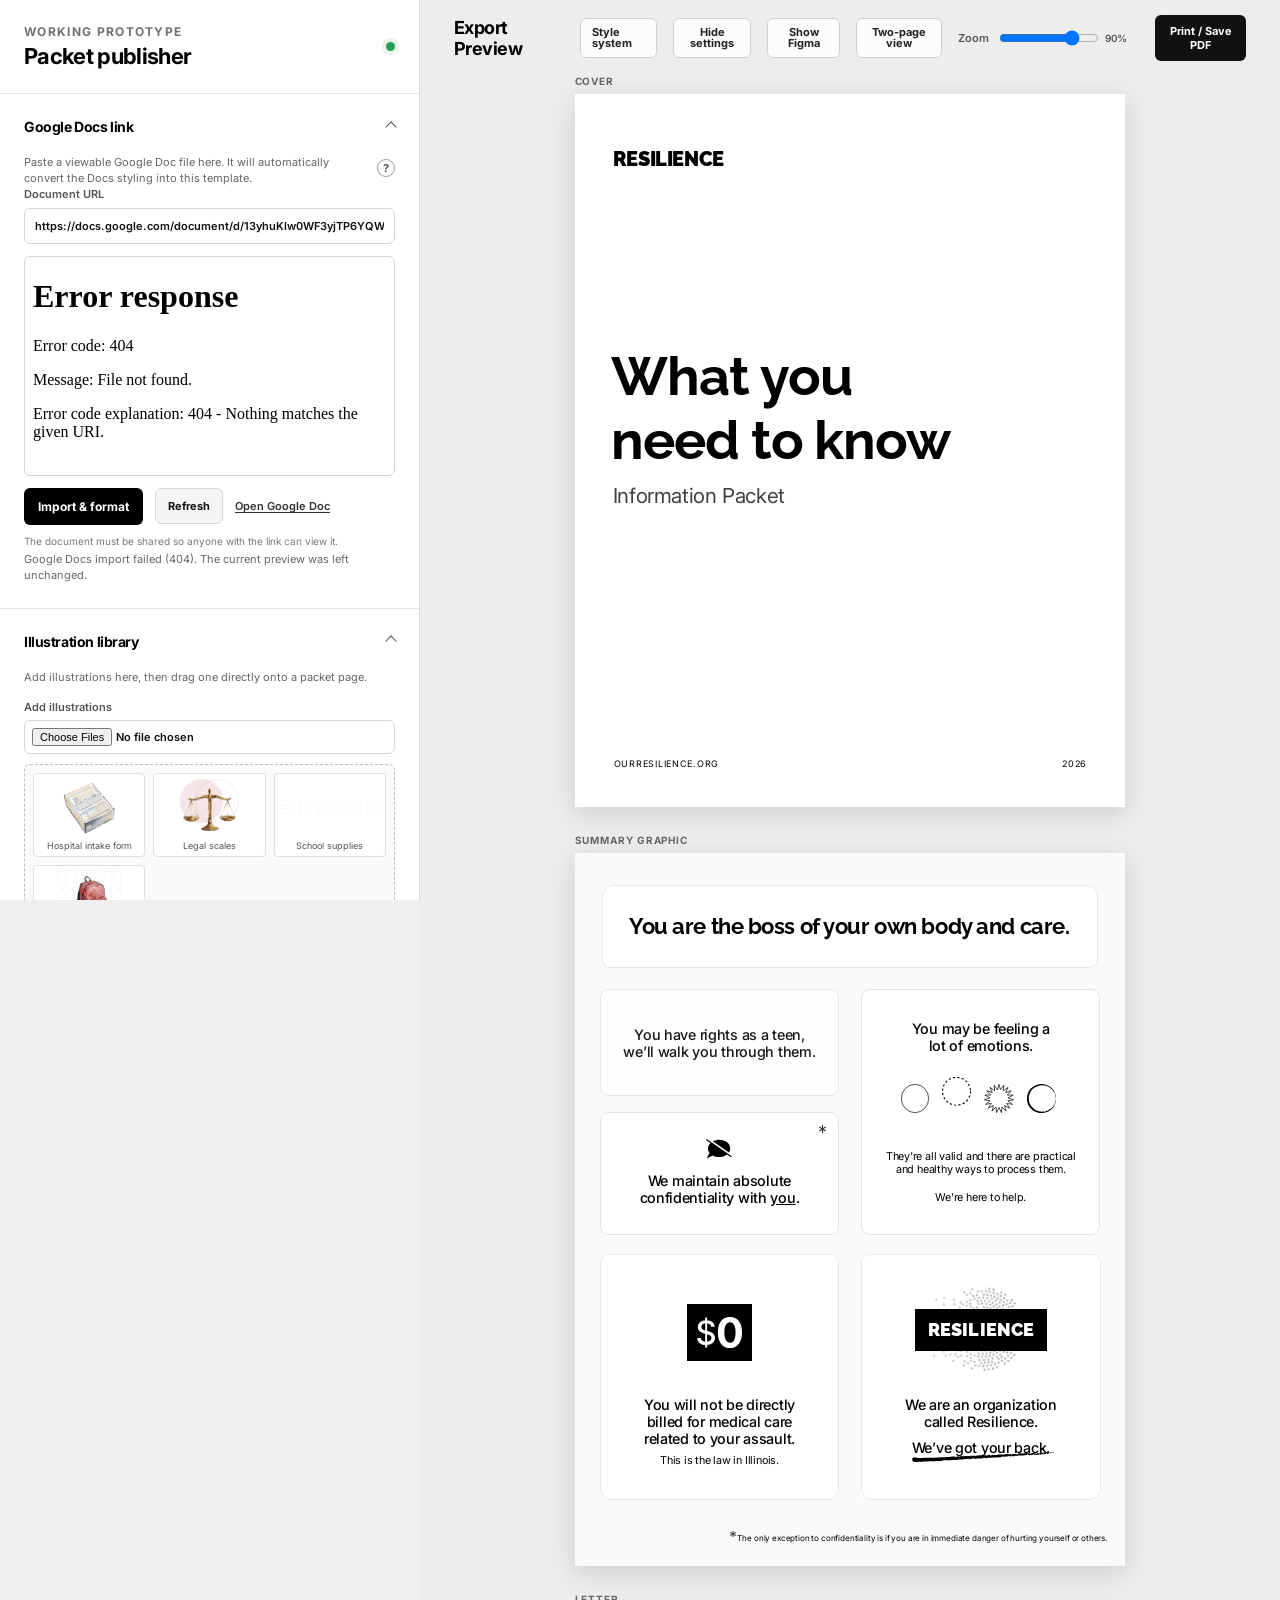
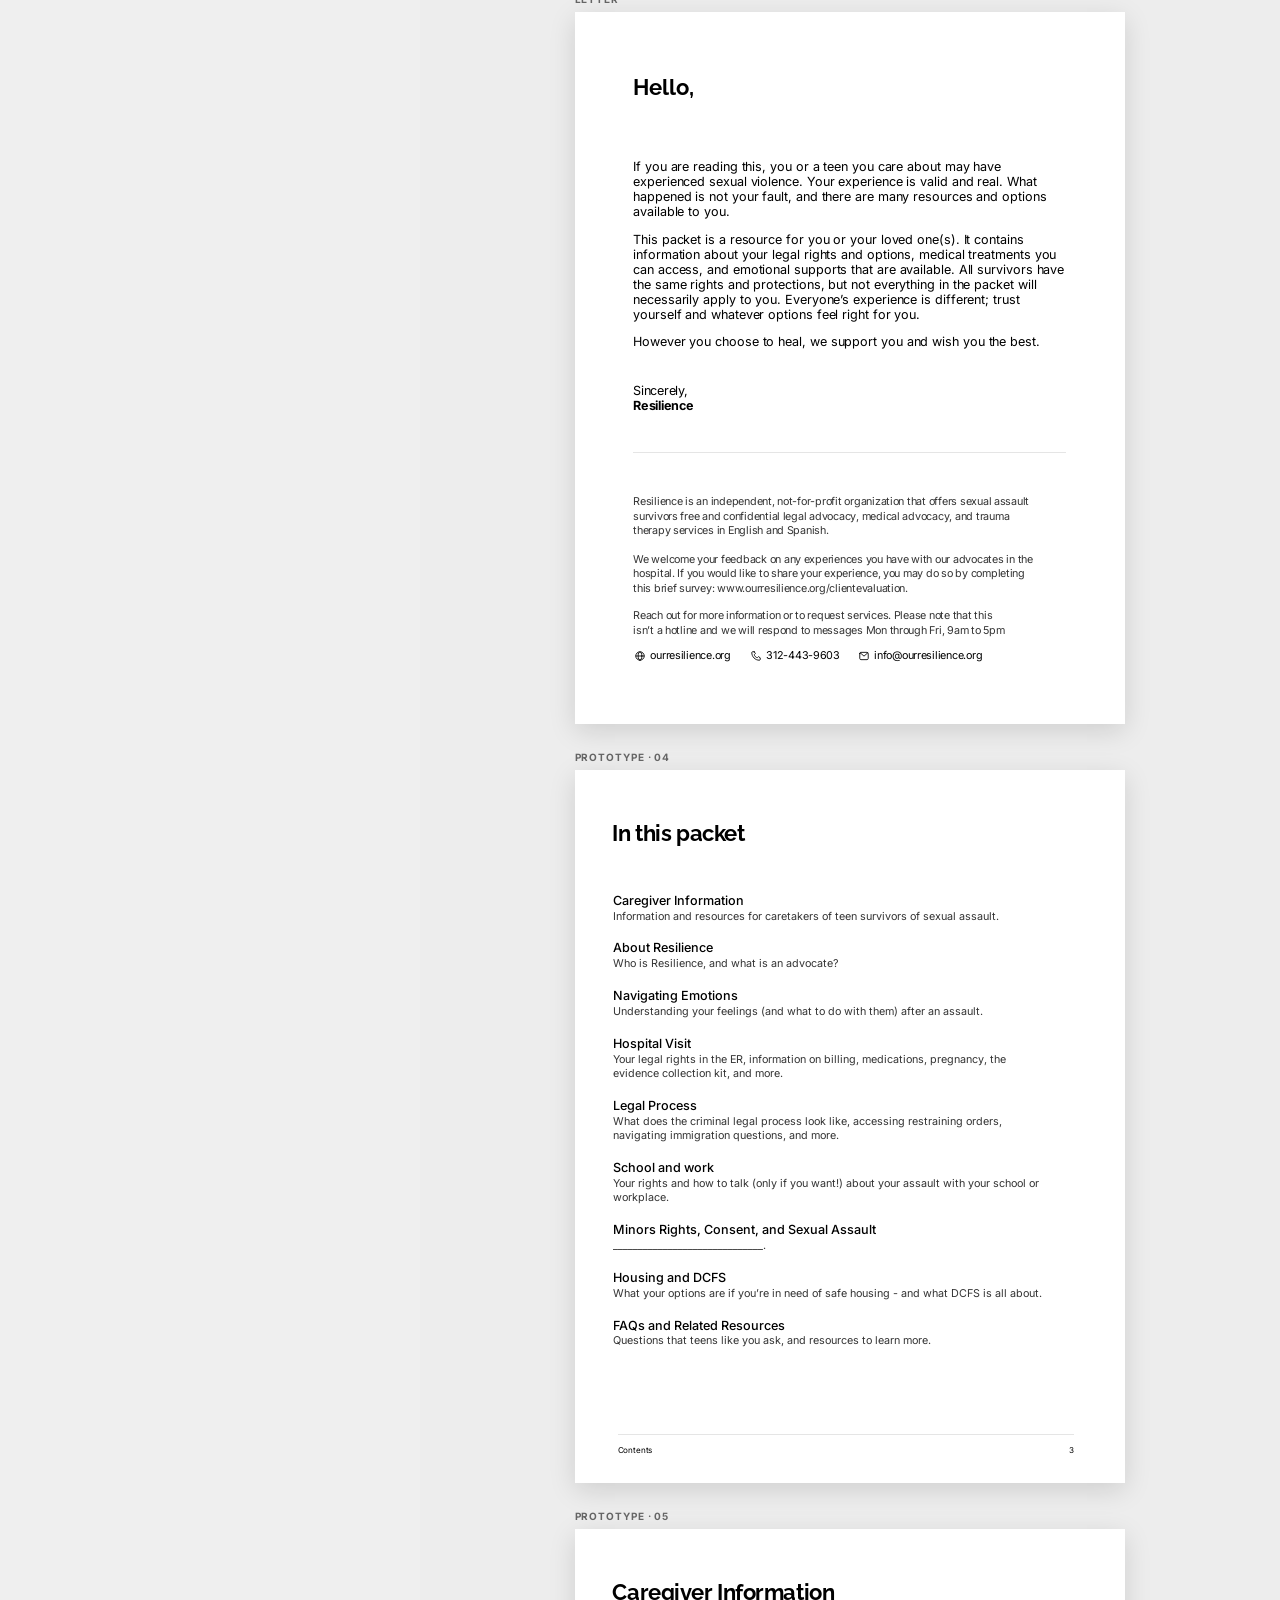
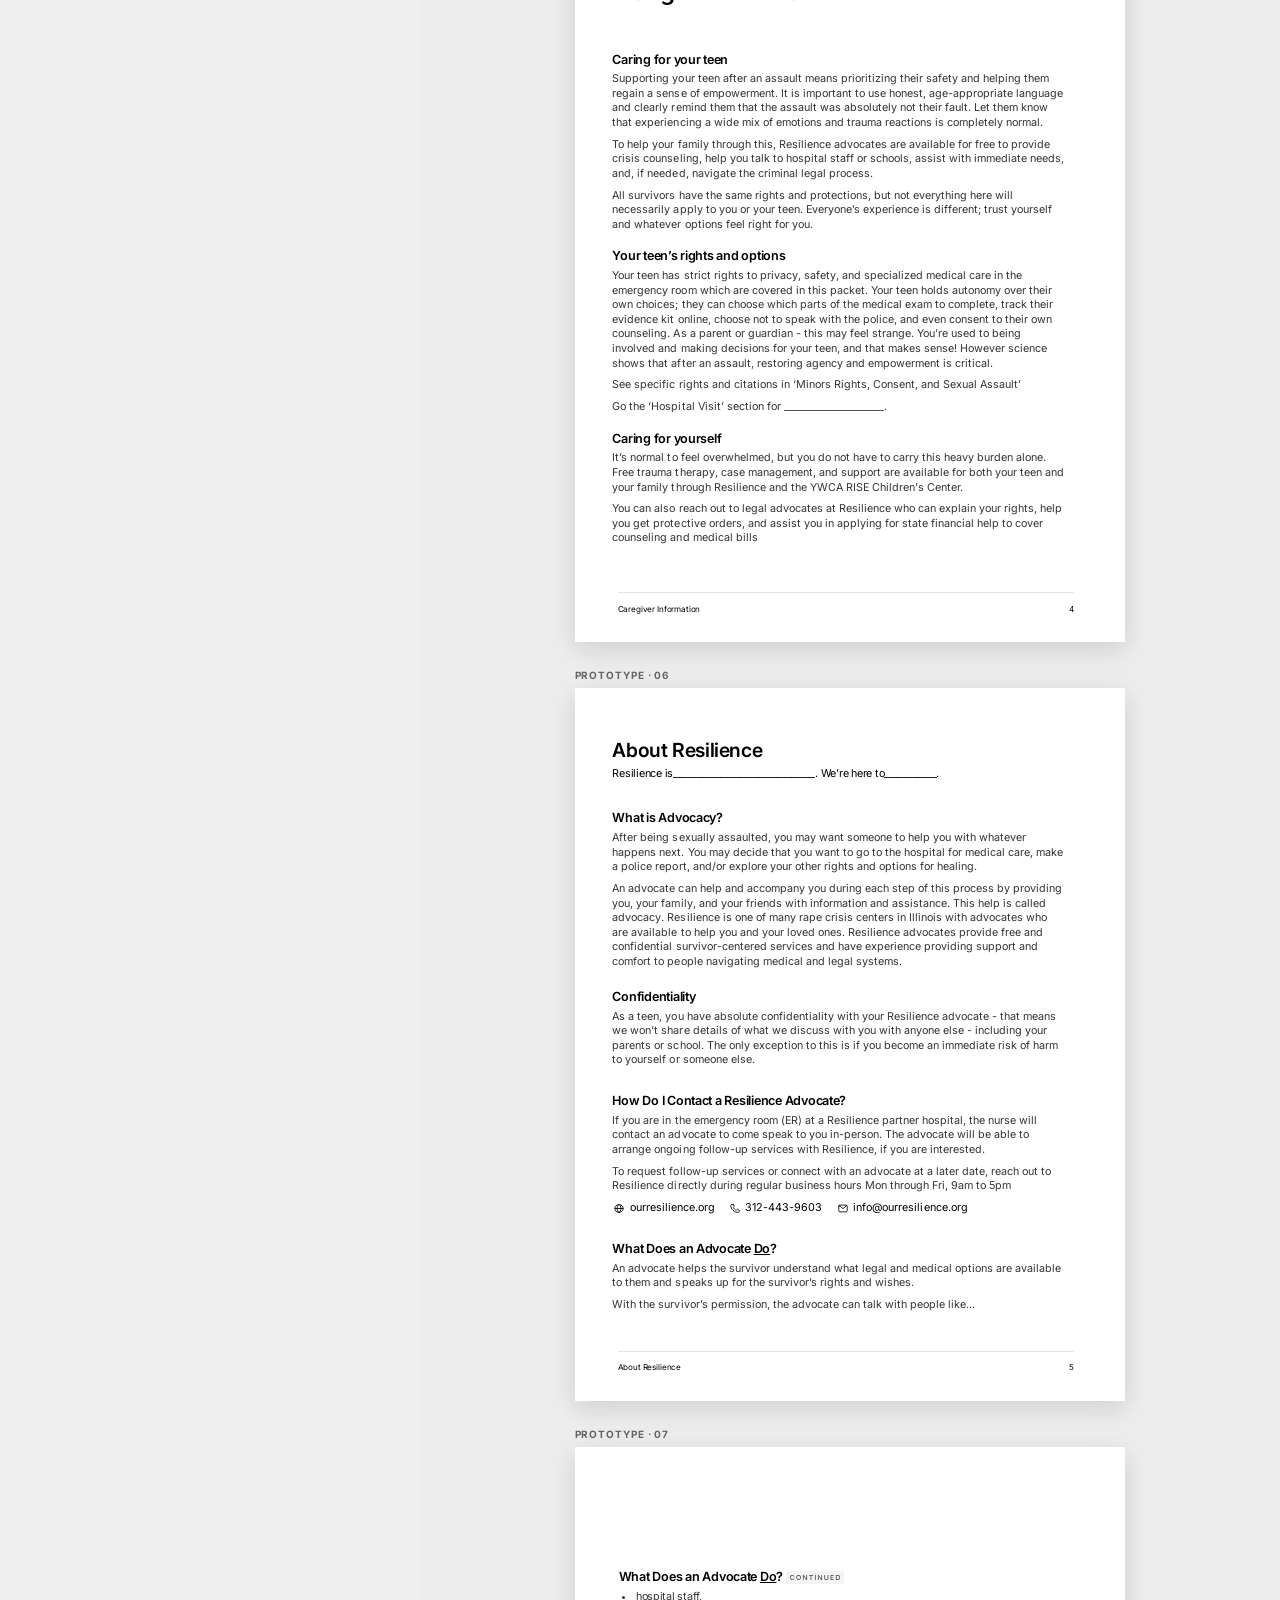
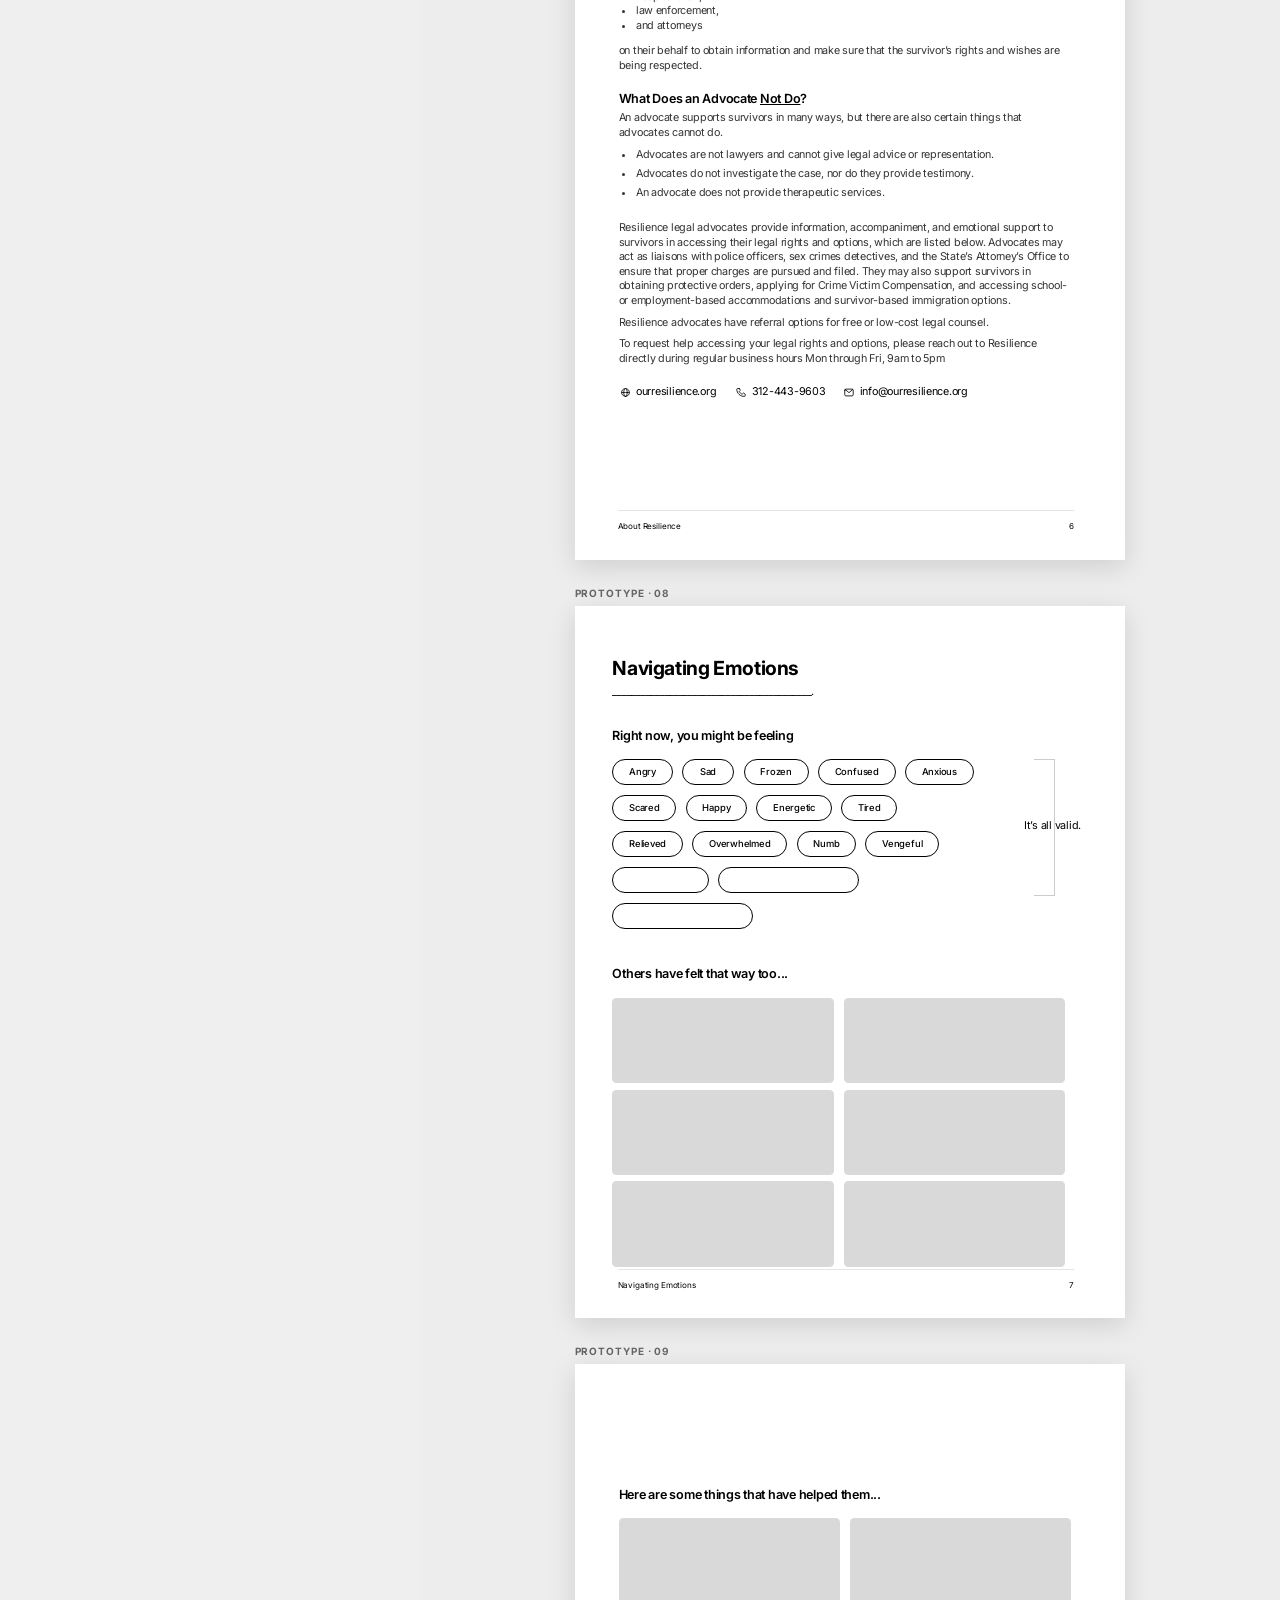
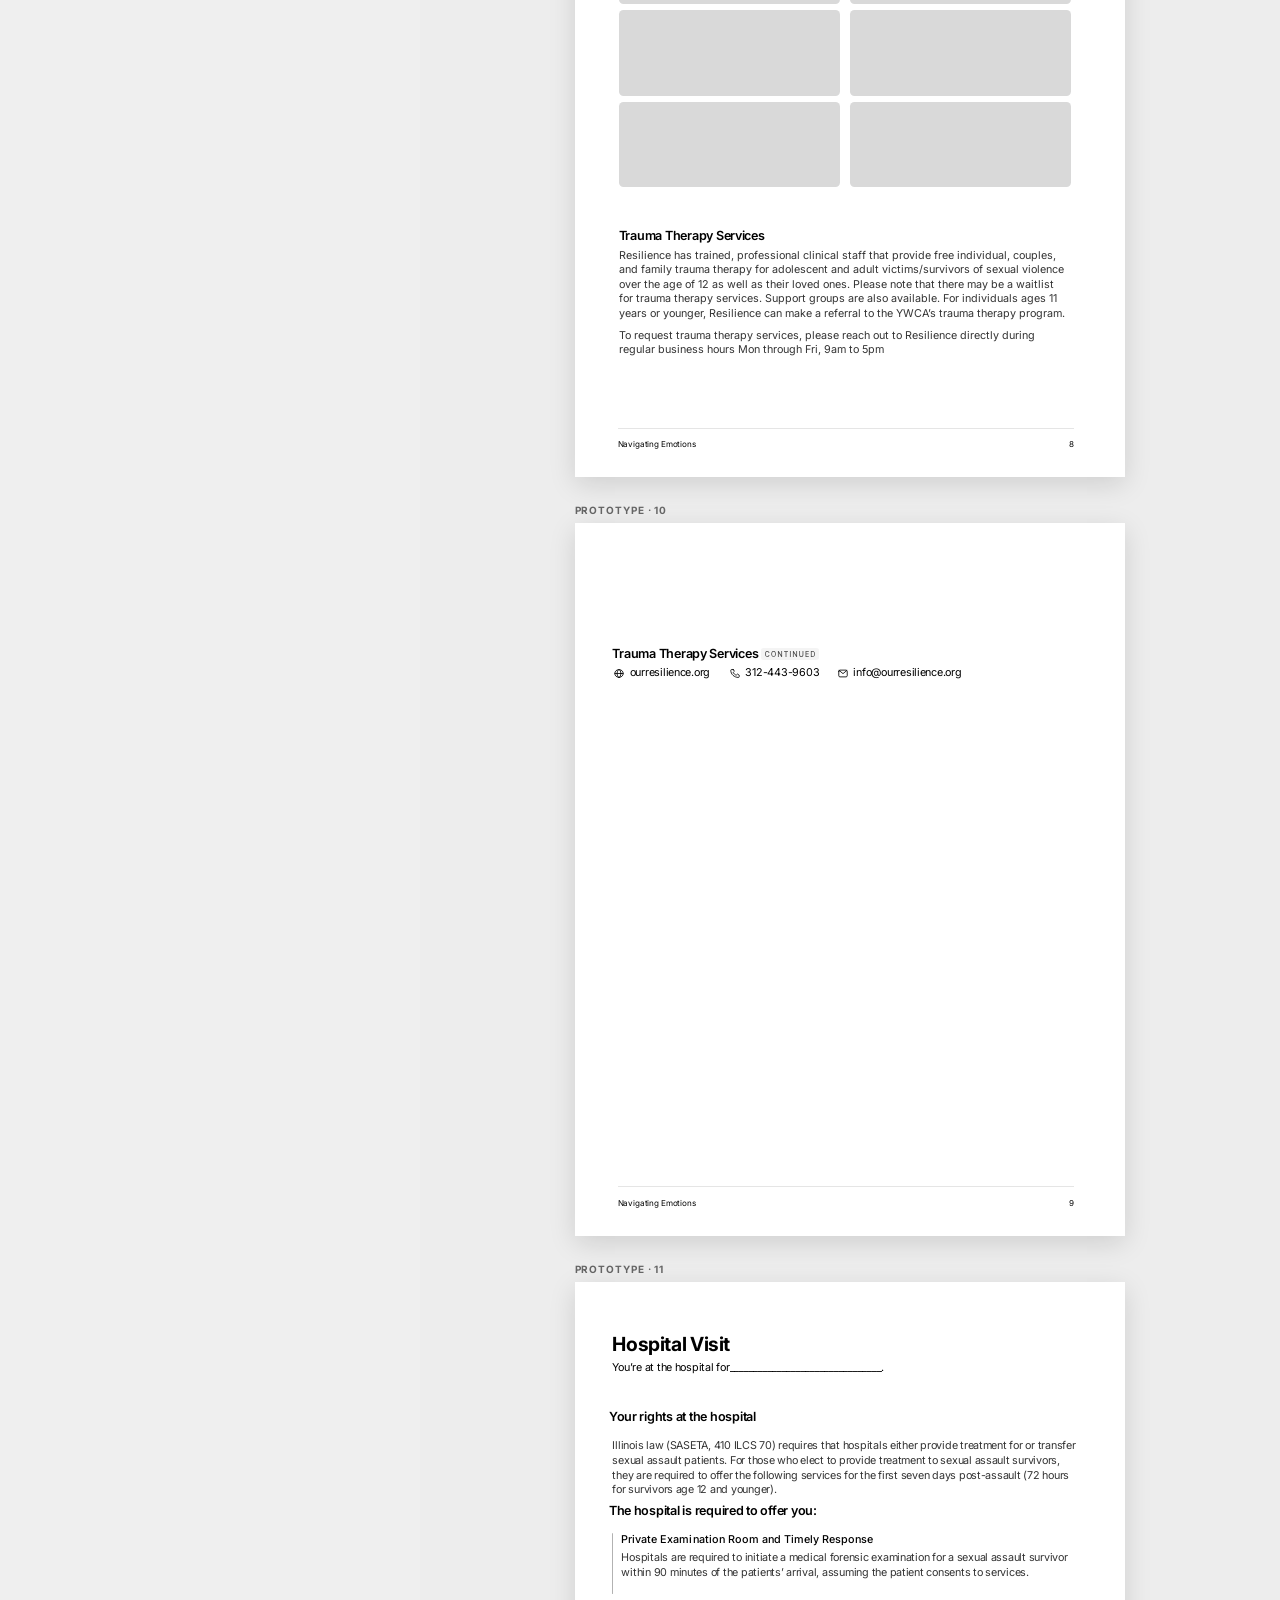
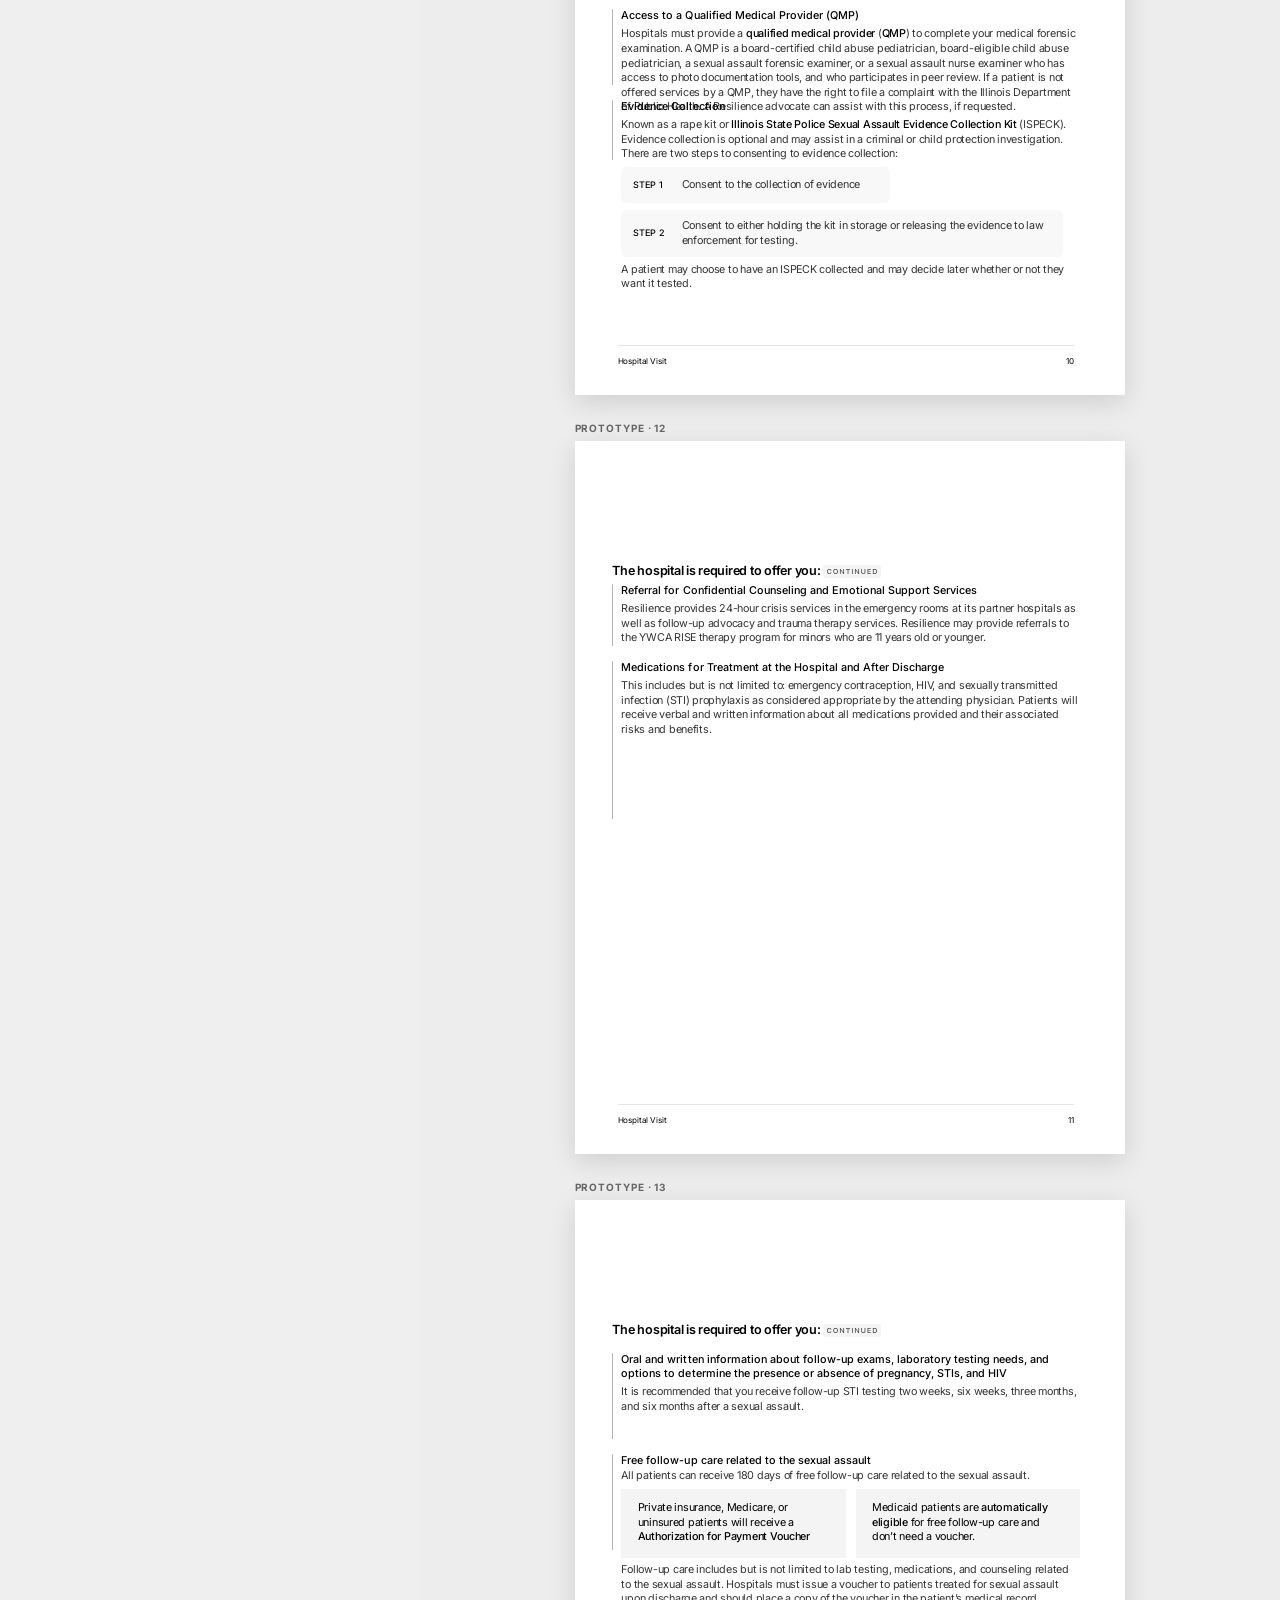
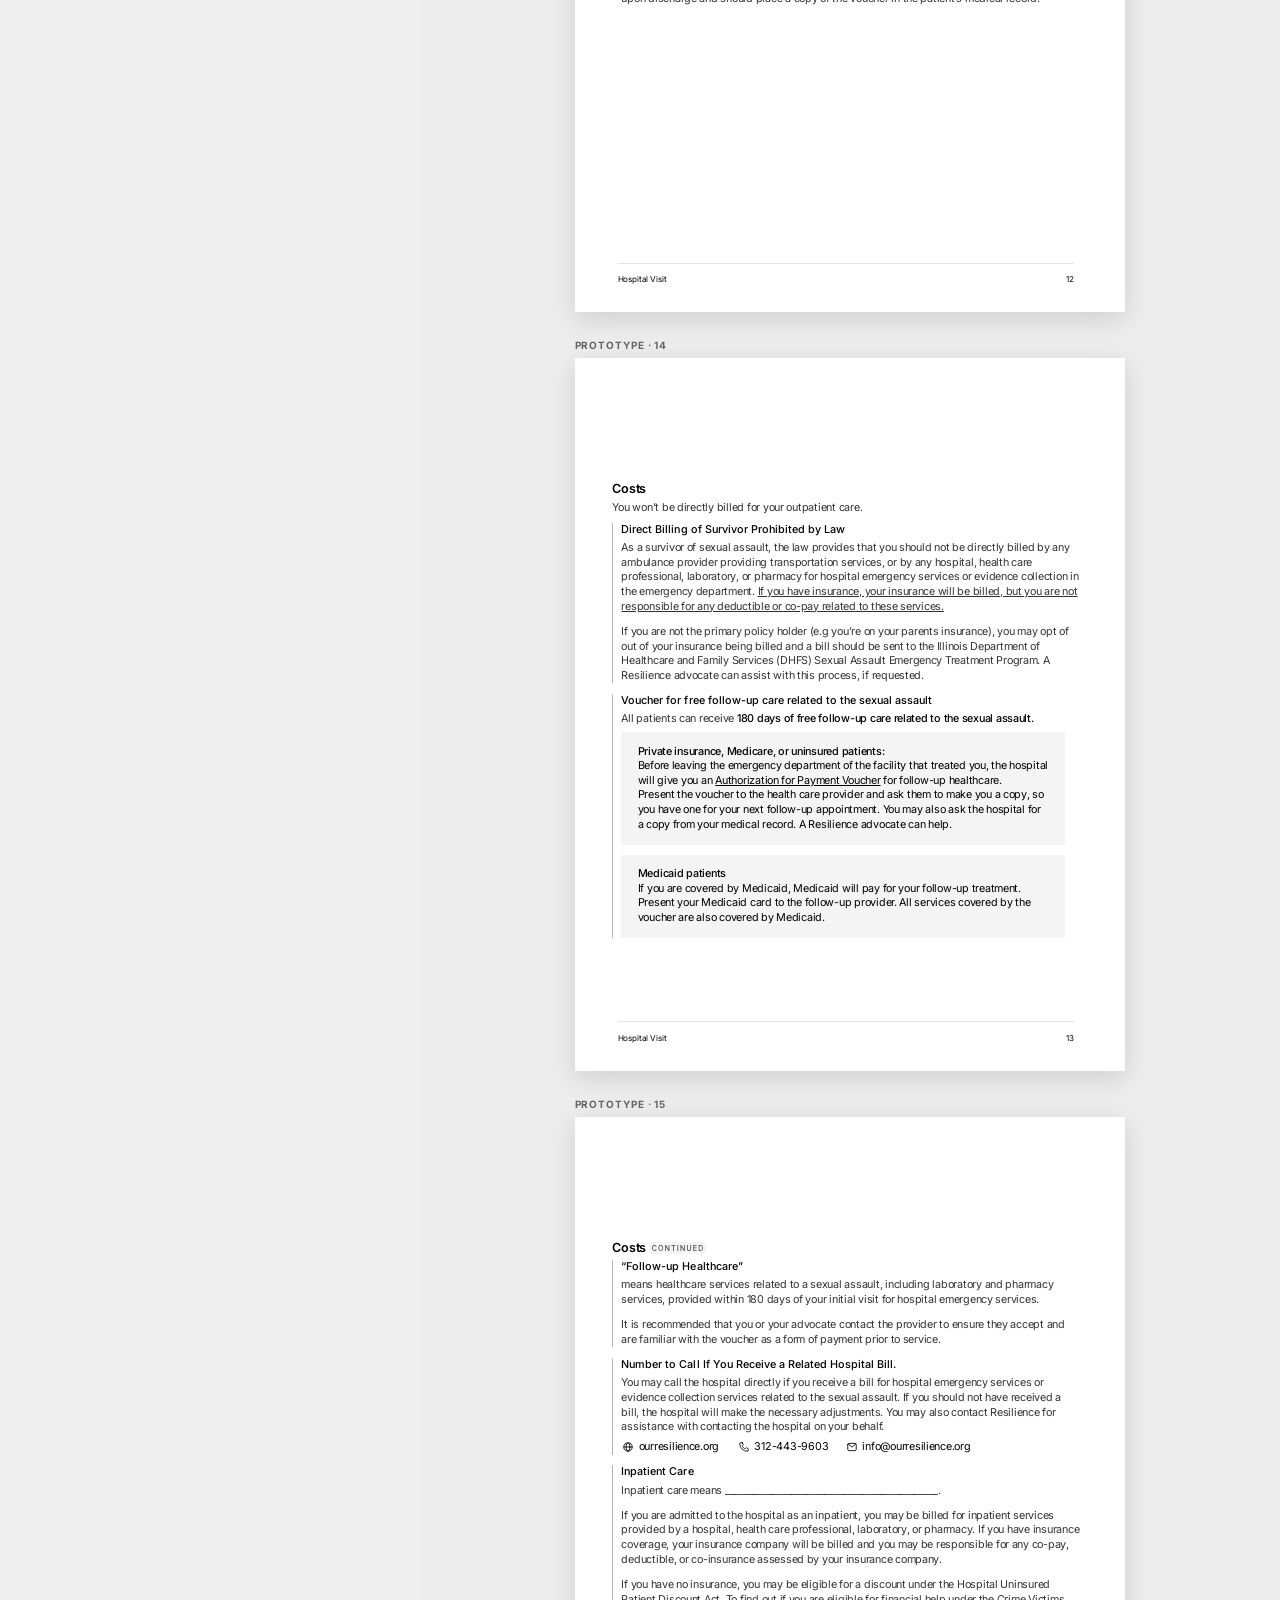
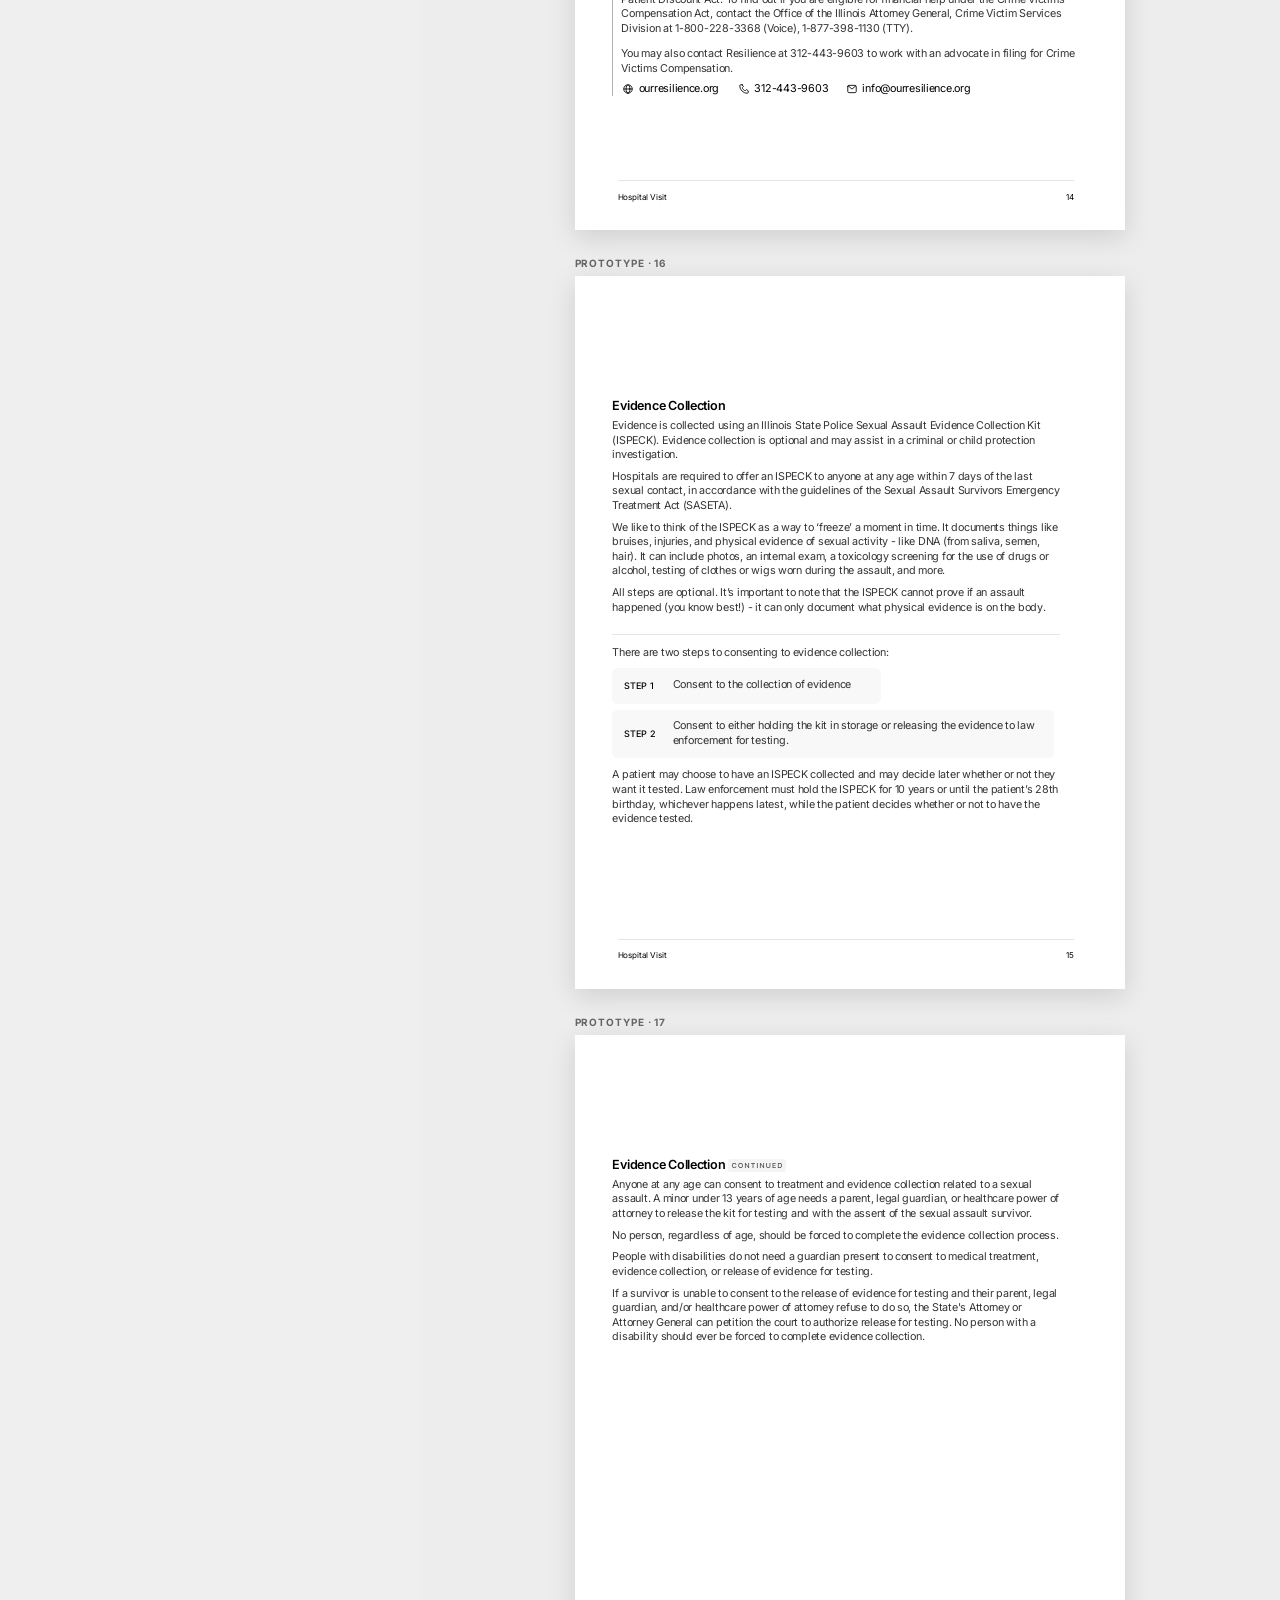
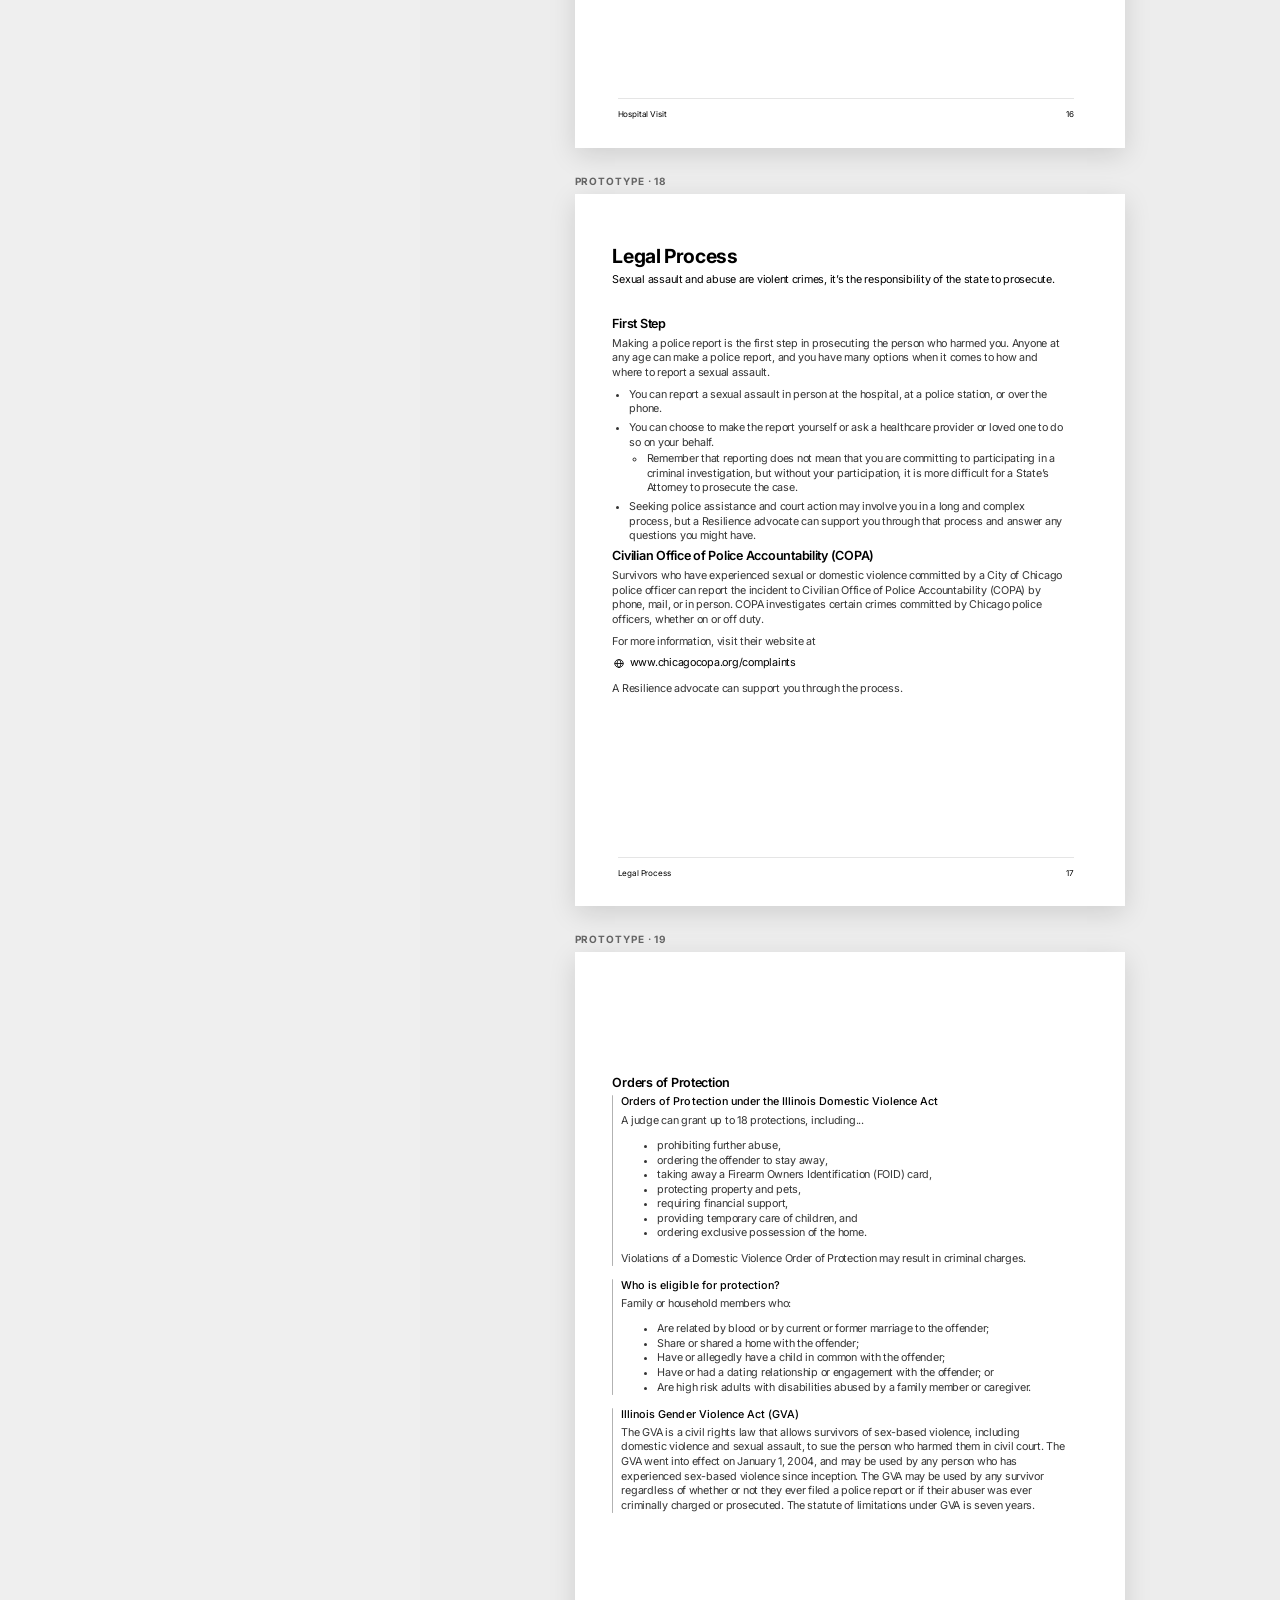
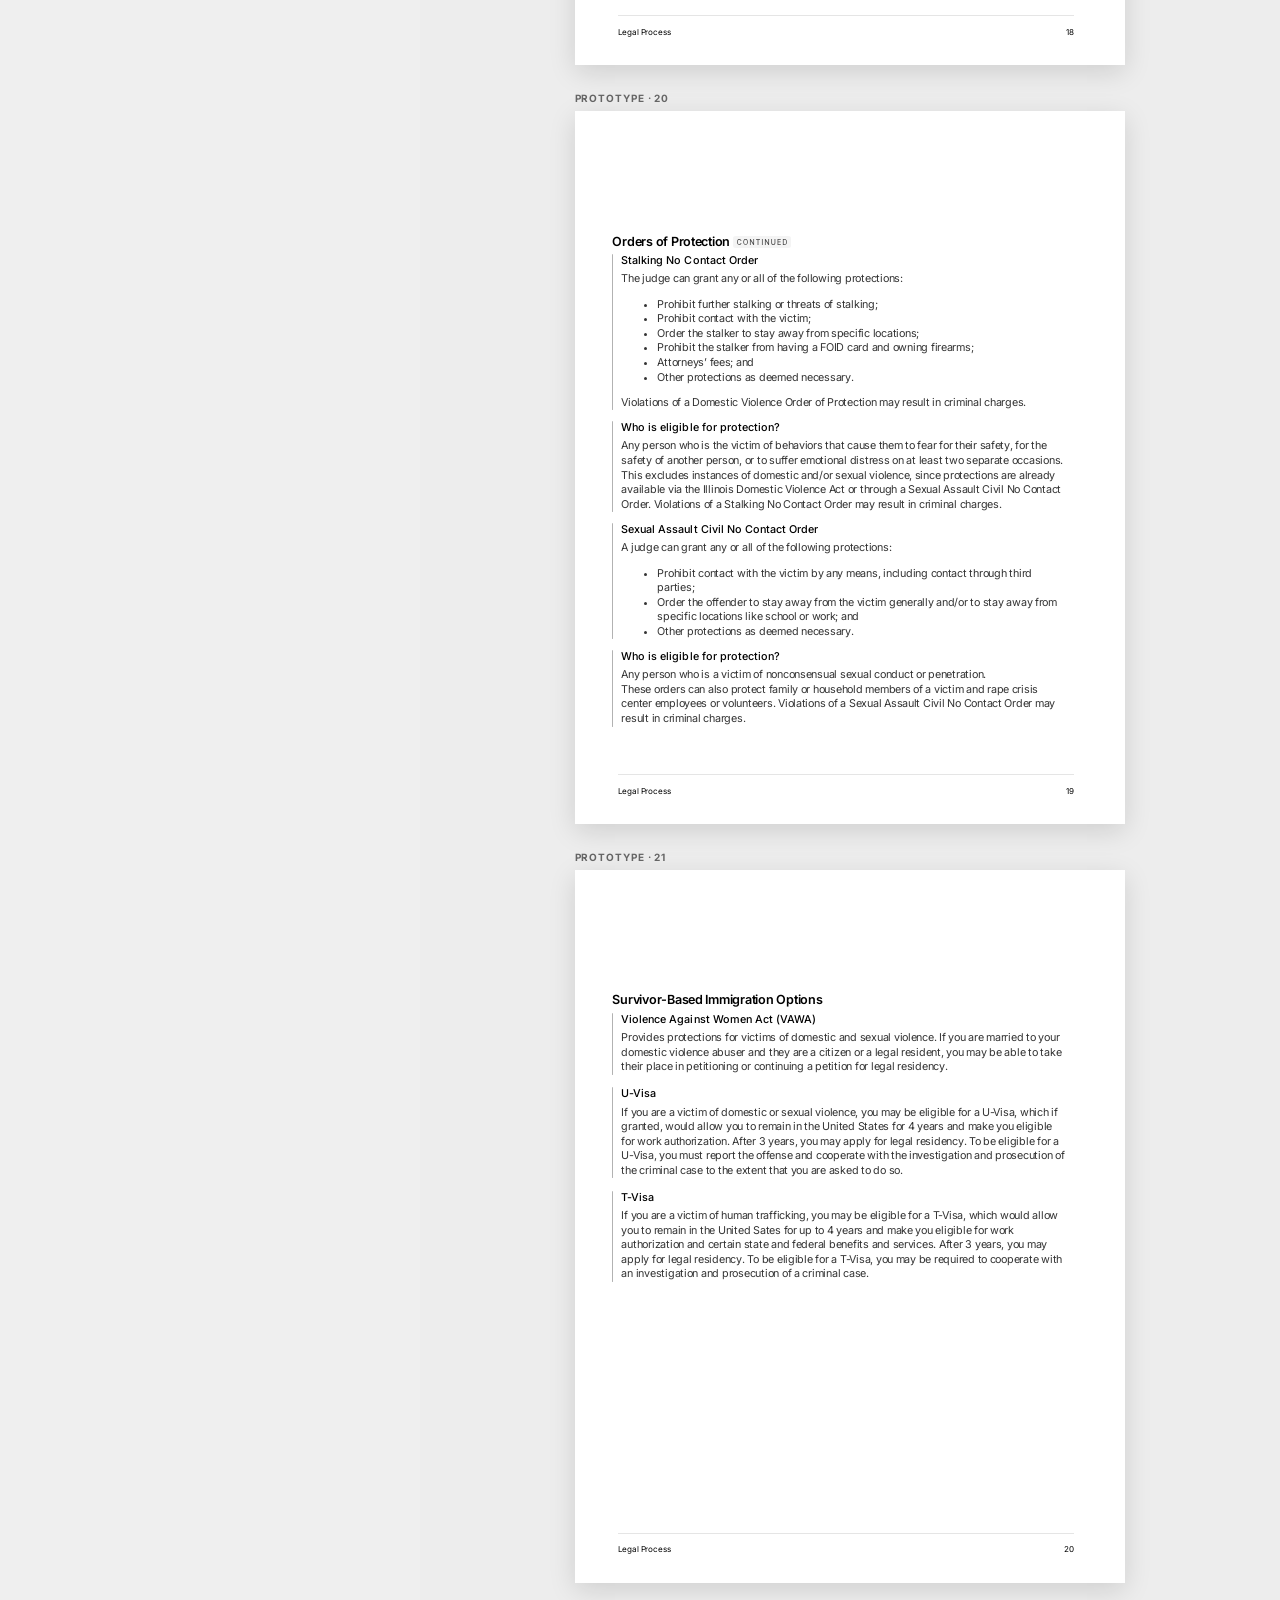
==== index.html @ 8c3f649d "Improve cover title layout and Docs preview" ====
<!doctype html>
<html lang="en">
  <head>
    <meta charset="UTF-8" />
    <meta name="viewport" content="width=device-width, initial-scale=1.0" />
    <title>Resilience Packet Publisher — Prototype</title>
    <link rel="stylesheet" href="styles.css?v=20260714-11" />
  </head>
  <body>
    <main class="app-shell figma-hidden">
      <aside id="publisherSettings" class="editor-panel">
        <header class="editor-header">
          <div>
            <p class="eyebrow">Working prototype</p>
            <h1>Packet publisher</h1>
          </div>
          <span class="status-dot" title="Changes render locally"></span>
        </header>

        <details class="editor-section settings-section" aria-labelledby="source-content" open>
          <summary><h2 id="source-content">Google Docs link</h2></summary>
          <div class="settings-section-content">
            <div class="source-intro-row">
              <p class="settings-section-intro">Paste a viewable Google Doc file here. It will automatically convert the Docs styling into this template.</p>
              <details class="import-help">
                <summary aria-label="Google Docs import help">?</summary>
                <div class="import-help-popover">
                  <p>Format its headings, copy, lists, links, tables, and red bracketed page directives into the packet.</p>
                  <p>Put <strong><code>[Cover]</code></strong>, <strong><code>[Summary Graphic]</code></strong>, or <strong><code>[Letter]</code></strong> in red on its own line to select a special page style. Use a red <strong><code>&lt;page break&gt;</code></strong> on its own line or immediately before content to force that content onto a new page.</p>
                </div>
              </details>
            </div>
            <label class="source-link-control" for="docsUrl">
              Document URL
              <input
                id="docsUrl"
                type="url"
                inputmode="url"
                autocomplete="url"
                spellcheck="false"
                placeholder="Paste link here"
                value="https://docs.google.com/document/d/13yhuKlw0WF3yjTP6YQW87R5v5gYrE31CMm5VcE5GNC8/edit?tab=t.nn8dmo3ghr8e"
              />
            </label>
            <div id="docsLinkPreview" class="source-doc-preview" hidden>
              <iframe id="docsPreviewFrame" title="Google Doc preview" loading="lazy"></iframe>
            </div>
            <div class="source-link-actions">
              <button id="importButton" class="primary-button" type="button">Import &amp; format</button>
              <button id="refreshButton" class="source-refresh-button" type="button">Refresh</button>
              <a id="openDocsLink" class="text-link" href="#" target="_blank" rel="noreferrer">Open Google Doc</a>
            </div>
            <p class="source-access-note">The document must be shared so anyone with the link can view it.</p>
            <p id="importSummary" class="import-summary" aria-live="polite" hidden></p>
            <div id="docsSource" hidden></div>
          </div>
        </details>

        <details class="editor-section settings-section illustration-library-section" aria-labelledby="illustration-library-heading" open>
          <summary><h2 id="illustration-library-heading">Illustration library</h2></summary>
          <div class="settings-section-content">
            <p class="settings-section-intro">Add illustrations here, then drag one directly onto a packet page.</p>
            <label class="illustration-upload-control" for="illustrationInput">
              Add illustrations
              <input id="illustrationInput" type="file" accept="image/png,image/jpeg,image/webp,image/gif,image/svg+xml" multiple />
            </label>
            <div id="illustrationLibrary" class="illustration-library" aria-live="polite">
              <p class="illustration-library-empty">Drop illustration files here, or add them above. Then drag a thumbnail onto the packet.</p>
            </div>
            <div class="illustration-save-row">
              <button id="saveIllustrations" class="source-refresh-button" type="button">Save illustrations</button>
              <p id="illustrationSaveStatus" class="illustration-save-status" aria-live="polite"></p>
            </div>
          </div>
        </details>

      </aside>

      <section class="preview-panel" aria-labelledby="preview-heading">
        <header class="preview-toolbar">
          <div>
            <h2 id="preview-heading">Export Preview</h2>
          </div>
          <div class="preview-actions">
            <a class="toolbar-button toolbar-link" href="style-guide.html">Style system</a>
            <button
              id="toggleSettings"
              class="toolbar-button"
              type="button"
              aria-controls="publisherSettings"
              aria-expanded="true"
            >
              Hide settings
            </button>
            <button
              id="toggleFigma"
              class="toolbar-button"
              type="button"
              aria-controls="pages"
              aria-pressed="true"
            >
              Show Figma
            </button>
            <button
              id="toggleSpread"
              class="toolbar-button"
              type="button"
              aria-controls="pages"
              aria-pressed="false"
            >
              Two-page view
            </button>
            <label class="zoom-control">
              Zoom
              <input id="zoomRange" type="range" min="55" max="100" value="90" />
              <span id="zoomValue">90%</span>
            </label>
            <button id="printButton" class="secondary-button" type="button">Print / Save PDF</button>
          </div>
        </header>
        <div id="renderWarnings" class="render-warnings" aria-live="polite"></div>
        <div id="printBlocker" class="print-blocker" aria-live="assertive"></div>
        <div id="pages" class="pages" aria-label="Rendered packet pages"></div>
      </section>
    </main>

    <div id="measurementStage" class="measurement-stage" aria-hidden="true"></div>
    <script src="packet-content.js?v=20260713-14"></script>
  <script type="module" src="app.js?v=20260714-23"></script>
  </body>
</html>
---- styles.css ----
@font-face {
  font-family: "Inter";
  src: url("assets/fonts/Inter-Variable.ttf") format("truetype");
  font-style: normal;
  font-weight: 100 900;
  font-display: swap;
}

@font-face {
  font-family: "Raleway";
  src: url("assets/fonts/Raleway-Variable.ttf") format("truetype");
  font-style: normal;
  font-weight: 100 900;
  font-display: swap;
}

:root {
  color-scheme: light;
  --ink: #000;
  --muted-ink: rgba(0, 0, 0, 0.8);
  --paper: #fff;
  --soft: #fafafa;
  --rule: #e5e5e5;
  --control-border: #d7d7d7;
  --page-scale: 0.9;
  --page-width: 612px;
  --page-height: 792px;
  --content-width: 520px;
  --content-height: 600px;
}

* {
  box-sizing: border-box;
}

html,
body {
  margin: 0;
  min-height: 100%;
  font-family: Inter, Arial, sans-serif;
  color: var(--ink);
  background: #efefef;
}

button,
input,
select,
textarea {
  font: inherit;
}

button {
  cursor: pointer;
}

.app-shell {
  display: grid;
  grid-template-columns: minmax(340px, 420px) minmax(0, 1fr);
  min-height: 100vh;
  transition: grid-template-columns 180ms ease;
}

.app-shell.settings-collapsed {
  grid-template-columns: 0 minmax(0, 1fr);
}

.editor-panel {
  position: sticky;
  top: 0;
  z-index: 2;
  height: 100vh;
  overflow-y: auto;
  background: #fff;
  border-right: 1px solid #d8d8d8;
  transition: opacity 120ms ease;
}

.app-shell.settings-collapsed .editor-panel {
  overflow: hidden;
  border-right: 0;
  opacity: 0;
  visibility: hidden;
  pointer-events: none;
}

.editor-header,
.editor-section {
  padding: 24px;
  border-bottom: 1px solid #e8e8e8;
}

.settings-section {
  padding: 0;
}

.settings-section > summary {
  display: flex;
  align-items: center;
  justify-content: space-between;
  gap: 16px;
  padding: 24px;
  cursor: pointer;
  list-style: none;
}

.settings-section > summary::-webkit-details-marker {
  display: none;
}

.settings-section > summary::after {
  width: 7px;
  height: 7px;
  border-right: 1.5px solid #555;
  border-bottom: 1.5px solid #555;
  content: "";
  transform: rotate(45deg);
  transition: transform 120ms ease;
}

.settings-section[open] > summary::after {
  transform: rotate(225deg);
}

.settings-section-content {
  padding: 0 24px 24px;
}

.editor-header,
.section-heading-row,
.preview-toolbar,
.preview-actions {
  display: flex;
  align-items: center;
  justify-content: space-between;
  gap: 16px;
}

.eyebrow {
  margin: 0 0 4px;
  color: #707070;
  font-size: 12px;
  font-weight: 700;
  letter-spacing: 0.11em;
  text-transform: uppercase;
}

.editor-header h1,
.preview-toolbar h2,
.editor-section h2 {
  margin: 0;
  letter-spacing: -0.03em;
}

.editor-header h1 {
  font-size: 22px;
}

.status-dot {
  width: 9px;
  height: 9px;
  border-radius: 50%;
  background: #2a9c55;
  box-shadow: 0 0 0 4px rgba(42, 156, 85, 0.12);
}

.editor-section h2 {
  font-size: 14px;
}

.section-heading-row {
  align-items: flex-start;
  margin-bottom: 14px;
}

.section-heading-row p,
.settings-section-intro,
.import-summary {
  margin: 4px 0 0;
  color: #666;
  font-size: 11px;
  line-height: 1.45;
}

label {
  display: grid;
  gap: 6px;
  color: #555;
  font-size: 11px;
  font-weight: 600;
}

input,
select,
textarea {
  width: 100%;
  min-width: 0;
  border: 1px solid var(--control-border);
  border-radius: 6px;
  background: #fff;
  color: #111;
}

input {
  height: 36px;
  padding: 0 10px;
}

textarea {
  min-height: 58px;
  padding: 9px 10px;
  line-height: 1.4;
  resize: vertical;
}

select {
  height: 30px;
  padding: 0 8px;
  font-size: 11px;
}

input:focus,
select:focus,
textarea:focus {
  outline: 2px solid #111;
  outline-offset: 1px;
}

.settings-section-intro {
  margin: -4px 0 0;
}

.source-intro-row {
  display: flex;
  align-items: flex-start;
  gap: 8px;
}

.source-intro-row .settings-section-intro {
  flex: 1;
}

.import-help {
  position: relative;
  flex: none;
}

.import-help > summary {
  display: grid;
  width: 18px;
  height: 18px;
  place-items: center;
  border: 1px solid #999;
  border-radius: 50%;
  color: #555;
  cursor: help;
  font-size: 11px;
  font-weight: 700;
  line-height: 1;
  list-style: none;
}

.import-help > summary::-webkit-details-marker {
  display: none;
}

.import-help > summary:hover,
.import-help[open] > summary {
  border-color: #111;
  color: #111;
}

.import-help-popover {
  position: absolute;
  z-index: 10;
  top: 26px;
  right: 0;
  width: 275px;
  padding: 10px 12px;
  border: 1px solid #d6d6d6;
  border-radius: 6px;
  background: #fff;
  box-shadow: 0 8px 20px rgba(0, 0, 0, 0.12);
  color: #555;
  font-size: 11px;
  font-weight: 400;
  line-height: 1.45;
}

.import-help-popover p {
  margin: 0;
}

.import-help-popover p + p {
  margin-top: 8px;
}

.import-help-popover code {
  color: #222;
  font-size: 10px;
}

.page-directive-note {
  margin-top: 8px;
}

.page-directive-note code {
  color: #222;
  font-size: 10px;
  font-weight: 650;
}

.source-link-control {
  gap: 7px;
}

.illustration-upload-control {
  margin-top: 14px;
}

.illustration-upload-control input {
  height: auto;
  padding: 7px;
  font-size: 11px;
}

.illustration-library {
  display: grid;
  grid-template-columns: repeat(3, minmax(0, 1fr));
  gap: 8px;
  min-height: 86px;
  margin-top: 10px;
  padding: 8px;
  border: 1px dashed #bdbdbd;
  border-radius: 6px;
  background: #fafafa;
}

.illustration-library.is-drop-target {
  border-color: #111;
  background: #f1f1f1;
}

.illustration-library-empty {
  grid-column: 1 / -1;
  align-self: center;
  margin: 0;
  color: #777;
  font-size: 10px;
  line-height: 1.4;
  text-align: center;
}

.illustration-library-item {
  min-width: 0;
  padding: 5px;
  border: 1px solid #e0e0e0;
  border-radius: 4px;
  background: #fff;
  cursor: grab;
}

.illustration-library-item.is-dragging {
  opacity: 0.45;
}

.illustration-library-item img {
  display: block;
  width: 100%;
  height: 58px;
  object-fit: contain;
}

.illustration-library-item p {
  overflow: hidden;
  margin: 4px 0 0;
  color: #555;
  font-size: 9px;
  line-height: 1.2;
  text-align: center;
  text-overflow: ellipsis;
  white-space: nowrap;
}

.illustration-save-row {
  display: flex;
  align-items: center;
  gap: 8px;
  margin-top: 10px;
}

.illustration-save-status {
  margin: 0;
  color: #777;
  font-size: 10px;
  line-height: 1.3;
}

.illustration-save-status.is-dirty {
  color: #9b5b12;
}

.source-link-control input[aria-invalid="true"] {
  border-color: #b42318;
}

.source-doc-preview {
  overflow: hidden;
  margin-top: 12px;
  height: 220px;
  border: 1px solid #d6d6d6;
  border-radius: 6px;
  background: #fff;
}

.source-doc-preview iframe {
  display: block;
  width: 100%;
  height: 100%;
  border: 0;
}

.source-link-actions {
  display: flex;
  align-items: center;
  gap: 12px;
  margin-top: 12px;
}

.source-link-actions .primary-button {
  width: auto;
  margin-top: 0;
  white-space: nowrap;
}

.source-refresh-button {
  min-height: 36px;
  padding: 9px 12px;
  border: 1px solid #d6d6d6;
  border-radius: 6px;
  background: #f5f5f5;
  color: #111;
  font-size: 11px;
  font-weight: 700;
  white-space: nowrap;
}

.source-access-note {
  margin: 9px 0 0;
  color: #777;
  font-size: 10px;
  line-height: 1.4;
}

.primary-button:disabled,
.source-refresh-button:disabled {
  cursor: wait;
  opacity: 0.55;
}

.text-link {
  color: #333;
  font-size: 11px;
  font-weight: 600;
  text-underline-offset: 2px;
}

.primary-button,
.secondary-button,
.toolbar-button {
  border: 0;
  border-radius: 6px;
}

.primary-button {
  width: 100%;
  margin-top: 12px;
  padding: 11px 14px;
  background: #000;
  color: #fff;
  font-size: 12px;
  font-weight: 700;
}

.secondary-button {
  padding: 9px 13px;
  background: #111;
  color: #fff;
  font-size: 11px;
  font-weight: 700;
}

.toolbar-button {
  display: inline-flex;
  min-height: 32px;
  align-items: center;
  justify-content: center;
  padding: 8px 11px;
  border: 1px solid #cfcfcf;
  background: rgba(255, 255, 255, 0.82);
  color: #222;
  font-size: 11px;
  font-weight: 700;
  line-height: 1;
  text-decoration: none;
}

.preview-panel {
  min-width: 0;
  overflow-x: auto;
  padding: 0 34px 48px;
  background: #ededed;
}

.preview-toolbar {
  position: sticky;
  top: 0;
  z-index: 1;
  min-height: 76px;
  padding: 14px 0;
  background: rgba(237, 237, 237, 0.94);
  backdrop-filter: blur(12px);
}

.preview-toolbar h2 {
  font-size: 18px;
}

.zoom-control {
  grid-template-columns: auto 100px 34px;
  align-items: center;
  gap: 8px;
}

.zoom-control input {
  height: auto;
  padding: 0;
}

.zoom-control span {
  color: #555;
  font-size: 10px;
  font-variant-numeric: tabular-nums;
}

.render-warnings {
  display: none;
  max-width: 680px;
  margin: 0 auto 14px;
  padding: 10px 12px;
  border: 1px solid #e2b75c;
  border-radius: 6px;
  background: #fff8e8;
  color: #644a12;
  font-size: 11px;
  line-height: 1.45;
}

.render-warnings.is-visible {
  display: block;
}

.print-blocker {
  display: none;
}

.pages {
  display: flex;
  flex-direction: column;
  align-items: center;
  gap: 28px;
  min-width: max-content;
}

.page-comparison {
  display: grid;
  grid-template-columns: repeat(2, max-content);
  align-items: start;
  gap: 24px;
}

.app-shell.figma-hidden .page-comparison {
  grid-template-columns: max-content;
}

.app-shell.figma-hidden .figma-reference-column {
  display: none;
}

.app-shell.two-page-preview .pages {
  display: grid;
  grid-template-columns: repeat(2, max-content);
  align-items: start;
  justify-content: center;
  gap: 28px 24px;
}

.app-shell.two-page-preview .page-comparison {
  grid-template-columns: max-content;
}

.app-shell.two-page-preview .figma-reference-column {
  display: none;
}

.app-shell.two-page-preview .page-comparison.page-style-cover {
  grid-column: 1 / -1;
  justify-self: center;
}

.app-shell.two-page-preview #toggleSpread {
  border-color: #111;
  background: #111;
  color: #fff;
}

.comparison-column {
  display: grid;
  gap: 8px;
  margin: 0;
}

.comparison-label {
  margin: 0;
  color: #666;
  font-size: 10px;
  font-weight: 700;
  letter-spacing: 0.09em;
  line-height: 1;
  text-transform: uppercase;
}

.figma-reference-page {
  display: block;
  width: var(--page-width);
  height: var(--page-height);
  zoom: var(--page-scale);
  background: var(--paper);
  box-shadow: 0 8px 28px rgba(0, 0, 0, 0.13);
}

.paper {
  position: relative;
  flex: none;
  width: var(--page-width);
  height: var(--page-height);
  overflow: hidden;
  zoom: var(--page-scale);
  background: var(--paper);
  box-shadow: 0 8px 28px rgba(0, 0, 0, 0.13);
}

.cover-page {
  font-family: Inter, sans-serif;
}

.cover-brand {
  position: absolute;
  top: 59px;
  left: 42.53px;
  margin: 0;
  font-family: Raleway, sans-serif;
  font-size: 22.461px;
  font-weight: 900;
  letter-spacing: -0.4492px;
}

.cover-heading-group {
  position: absolute;
  top: 369px;
  left: 40.53px;
  width: 413.325px;
  transform: translateY(-50%);
}

.cover-title {
  margin: 0;
  font-family: Raleway, sans-serif;
  font-size: 60px;
  font-weight: 700;
  line-height: normal;
  letter-spacing: -1.2px;
}

.cover-subtitle {
  margin: 12px 0 0 2px;
  color: rgba(0, 0, 0, 0.75);
  font-size: 23px;
  font-weight: 400;
  letter-spacing: -0.44px;
}

.cover-meta {
  position: absolute;
  top: 737.67px;
  margin: 0;
  font-size: 10px;
  letter-spacing: 0.8px;
  text-transform: uppercase;
}

.cover-site {
  left: 43.53px;
}

.cover-year {
  right: 42.72px;
}

.chapter-title {
  position: absolute;
  top: 56px;
  left: 42px;
  margin: 0;
  font-size: 21.607px;
  font-weight: 700;
  line-height: normal;
  letter-spacing: -0.4321px;
}

.chapter-dek {
  position: absolute;
  top: 88px;
  left: 42px;
  width: var(--content-width);
  margin: 0;
  color: #000;
  font-size: 12px;
  line-height: normal;
  letter-spacing: -0.29px;
}

.orientation-page {
  background: #fafafa;
}

.orientation-banner {
  position: absolute;
  top: 36px;
  left: 30.12px;
  width: 551.288px;
  height: 92.273px;
}

.orientation-title {
  position: absolute;
  top: 68px;
  left: 305.12px;
  width: auto;
  margin: 0;
  transform: translateX(-50%);
  font-family: Raleway, sans-serif;
  font-size: 24px;
  font-weight: 700;
  letter-spacing: -0.48px;
  text-align: center;
  white-space: nowrap;
}

.orientation-card {
  position: absolute;
  display: flex;
  flex-direction: column;
  align-items: center;
  justify-content: center;
  border: 1px solid #e5e5e5;
  border-radius: 9.149px;
  background: #fff;
  overflow: hidden;
  text-align: center;
}

.orientation-card p {
  margin: 0;
  font-size: 16px;
  font-weight: 500;
  letter-spacing: -0.32px;
}

.orientation-card b {
  position: absolute;
  top: 61.67px;
  left: 59.31px;
  z-index: 2;
  width: 147.544px;
  height: 45.806px;
  padding-top: 11.05px;
  background: #000;
  color: #fff;
  font-family: Raleway, sans-serif;
  font-size: 20.26px;
  font-weight: 900;
  letter-spacing: 0.2026px;
}

.orientation-card small {
  position: absolute;
  margin: 0;
  font-size: 12px;
  line-height: normal;
  letter-spacing: -0.24px;
}

.orientation-rights {
  top: 151.14px;
  left: 28px;
  width: 265.842px;
  height: 119.459px;
  opacity: 0.9;
}

.orientation-rights p {
  width: 214px;
}

.orientation-emotions {
  top: 151.14px;
  left: 318.41px;
  width: 265.917px;
  height: 273.15px;
}

.orientation-emotions > p {
  position: absolute;
  top: 33.07px;
  width: 155px;
}

.orientation-emotion-icons {
  position: absolute;
  top: 103.25px;
  left: 42.61px;
  display: flex;
  width: 173px;
  align-items: center;
  justify-content: space-between;
}

.orientation-emotion-icons img {
  width: 31.899px;
  height: 31.899px;
}

.orientation-emotion-icons img:nth-child(2) {
  transform: translateY(-8px);
}

.orientation-emotion-icons img:nth-child(3) {
  width: 34.838px;
  height: 34.838px;
}

.orientation-emotions small:nth-of-type(1) {
  top: 177.86px;
  width: 221px;
}

.orientation-emotions small:nth-of-type(2) {
  top: 223.23px;
}

.orientation-confidentiality {
  top: 288.37px;
  left: 28px;
  width: 265.842px;
  height: 135.927px;
}

.orientation-confidentiality p {
  position: absolute;
  top: 65.23px;
  width: 184.285px;
}

.orientation-conf-icon {
  position: absolute;
  top: 28.63px;
  left: 117px;
  width: 29px;
  height: 22px;
}


.orientation-card-asterisk {
  position: absolute;
  top: 13.07px;
  right: 13.06px;
  width: 8.626px;
  height: 9.149px;
}

.orientation-billing,
.orientation-organization {
  top: 445.75px;
  width: 265.917px;
  height: 273.15px;
  border: 0;
}

.orientation-billing {
  left: 28px;
}

.orientation-organization {
  left: 318.51px;
}

.orientation-card-bg {
  position: absolute;
  inset: 0;
  width: 100%;
  height: 100%;
}

.orientation-billing-mark {
  position: absolute;
  top: 56.1px;
  left: 97.03px;
  display: grid;
  width: 71.782px;
  height: 62.733px;
  place-items: center;
  background: #000;
}

.orientation-billing-mark img {
  width: 50.381px;
  height: 34.597px;
}

.orientation-billing p {
  position: absolute;
  top: 157.78px;
  width: 205.72px;
}

.orientation-billing small {
  top: 222.17px;
  width: 142px;
}

.orientation-org-photo {
  position: absolute;
  top: 25.86px;
  left: 71.26px;
  width: 118.014px;
  height: 111.5px;
  mix-blend-mode: multiply;
  object-fit: cover;
  opacity: 0.5;
}

.orientation-organization p {
  position: absolute;
  top: 157.35px;
  width: 181.778px;
}

.orientation-organization small {
  top: 205.4px;
  width: 181.778px;
  font-size: 16px;
  font-weight: 500;
  letter-spacing: -0.32px;
}

.orientation-underline {
  position: absolute;
  top: 220px;
  left: 56.89px;
  width: 157.156px;
  height: 11.289px;
}

.orientation-footnote-asterisk {
  position: absolute;
  top: 753.75px;
  left: 172.56px;
  width: 6.564px;
  height: 6.564px;
}

.orientation-footnote {
  position: absolute;
  top: 756.28px;
  left: 181px;
  right: 29px;
  margin: 0;
  font-size: 9px;
  line-height: normal;
  letter-spacing: -0.18px;
  text-align: right;
  white-space: nowrap;
}

.letter-salutation {
  position: absolute;
  top: 70.43px;
  left: 65px;
  margin: 0;
  font-family: Raleway, sans-serif;
  font-size: 24px;
  font-weight: 700;
}

.letter-main {
  position: absolute;
  top: 164px;
  left: 65px;
  width: 485px;
  font-size: 14px;
  line-height: normal;
  letter-spacing: -0.09px;
}

.letter-main p {
  margin: 0 0 14px;
}

.letter-signoff {
  position: absolute;
  top: 412.89px;
  left: 65px;
  margin: 0;
  font-size: 14px;
  width: 427.5px;
  line-height: normal;
  letter-spacing: -0.2902px;
}

.letter-notes {
  position: absolute;
  top: 489px;
  left: 65px;
  width: 481px;
  padding-top: 0;
  color: var(--muted-ink);
  font-size: 12px;
  line-height: 1.35;
  letter-spacing: -0.2902px;
}

.letter-page.has-divider .letter-notes {
  border-top: 0.68px solid #e5e5e5;
}

.letter-notes p {
  position: absolute;
  left: 0;
  width: 457px;
  margin: 0;
}

.letter-notes p:nth-child(1) { top: 47px; }
.letter-notes p:nth-child(2) { top: 111px; }
.letter-notes p:nth-child(3) { top: 174px; width: 421.2px; }

.letter-notes .contact-row {
  position: absolute;
  top: 218px;
  left: 0;
  margin: 0;
}

.imported-letter-body {
  position: absolute;
  top: 164px;
  left: 65px;
  display: grid;
  width: 485px;
  gap: 22px;
}

.is-imported-letter .letter-main,
.is-imported-letter .letter-signoff {
  position: static;
  width: auto;
}

.is-imported-letter .letter-notes {
  display: grid;
  align-content: start;
  gap: 10px;
  padding-top: 34px;
  font-size: 12px;
  line-height: 1.35;
}

.is-imported-letter .letter-notes p,
.is-imported-letter .letter-notes .contact-row {
  position: static;
  width: 457px;
  margin: 0;
}

.is-imported-letter .letter-notes .contact-row {
  margin-top: 4px;
}

.contents-list {
  position: absolute;
  top: 136px;
  left: 43px;
  display: grid;
  width: 481px;
  gap: 0;
}

.contents-entry {
  display: grid;
  height: 53px;
  align-content: start;
  gap: 2px;
}

.contents-entry:nth-child(4),
.contents-entry:nth-child(5),
.contents-entry:nth-child(6) {
  height: 69px;
}

.contents-entry strong {
  font-size: 14px;
  font-weight: 500;
}

.contents-entry span {
  color: var(--muted-ink);
  font-size: 12px;
  line-height: 1.35;
}

.page-content,
.measurement-content {
  width: var(--content-width);
  font-size: 12px;
}

/* The Minors Rights table system uses Figma's wider 529px content rail.
   Apply it from the content itself so live Google Doc imports measure and
   render the same way as the bundled frame-specific pages. */
.page-content:has(.content-table),
.measurement-content:has(.content-table) {
  width: 529px;
}

.page-content {
  position: absolute;
  top: 136px;
  left: 42px;
  height: var(--content-height);
}

.subsection {
  width: 100%;
  padding-bottom: 28px;
}

/* An empty H2 that introduces an H3 keeps an 18px heading-to-heading gap. */
.subsection.is-heading-anchor {
  padding-bottom: 12px;
}

.subsection.parent-continuation {
  padding-bottom: 12px;
}

.subsection-level-3 {
  padding-bottom: 16px;
}

.subsection.has-doc-blank-before {
  padding-top: calc(var(--doc-blank-lines, 1) * 16.2px);
}

.subsection.is-nested {
  position: relative;
  padding-left: 12px;
  padding-bottom: 18px;
}

.subsection.is-nested::before {
  position: absolute;
  top: 0;
  bottom: 16px;
  left: 0;
  width: 2px;
  background: rgba(17, 17, 17, 0.18);
  content: "";
}

.subsection.is-nested.is-chapter-last::before,
.subsection.is-nested.continues-next-page::before {
  bottom: 0;
}

.subsection.is-chapter-last,
.subsection.is-page-terminal {
  padding-bottom: 0;
}

.subsection.continues-next-page {
  padding-bottom: 0;
}

.subsection.continues-next-page > .content-block:last-child {
  margin-bottom: 0 !important;
}

.subsection-heading-row {
  min-height: 17px;
  margin: 0 0 6px;
}

.subsection-heading {
  margin: 0;
  font-size: 14px;
  font-weight: 600;
  line-height: normal;
  letter-spacing: -0.29025px;
}

.subsection.is-nested .subsection-heading {
  font-size: 12px;
}

.subsection.is-nested .subsection-heading-row {
  margin-bottom: 4px;
}

.subsection-heading strong {
  font-weight: inherit;
}

.continued-badge {
  display: inline-flex;
  width: 64px;
  height: 14px;
  align-items: center;
  justify-content: center;
  vertical-align: middle;
  border-radius: 3px;
  background: rgba(217, 217, 217, 0.3);
  font-size: 6px;
  font-weight: 700;
  letter-spacing: 0.08em;
}

.continued-badge img {
  display: block;
  width: 56px;
  height: 6px;
}

.content-block {
  margin: 0 0 12px;
  color: var(--muted-ink);
  font-size: 12px;
  font-weight: 400;
  line-height: 1.35;
  letter-spacing: -0.29025px;
}

.content-block.has-doc-blank-before {
  margin-top: calc(var(--doc-blank-lines, 1) * 16.2px);
}

.content-block:last-child {
  margin-bottom: 0;
}

/* Keep body-copy rhythm consistent across all page-specific frame refinements. */
.page-content p.content-block {
  margin-bottom: 8px !important;
}

.page-content p.content-block:last-child {
  margin-bottom: 0 !important;
}

.content-block strong {
  color: #000;
  font-weight: 500;
}

.content-list {
  padding-left: 18px;
}

.content-list li {
  margin: 0 0 5px;
  padding-left: 1px;
}

/* Preserve Google Docs list hierarchy without the browser's oversized nested-list indent. */
.content-list li > ul,
.content-list li > ol {
  margin: 2px 0 0;
  padding-left: 18px;
}

.content-list li > ul {
  list-style-type: circle;
}

.content-list li > ul > li,
.content-list li > ol > li {
  margin-bottom: 0;
}

.content-table {
  width: 529px;
  overflow: hidden;
  border: 1px solid #ccc;
  border-collapse: separate;
  border-radius: 6px;
  border-spacing: 0;
  color: #000;
  line-height: normal;
  letter-spacing: 0.01px;
  table-layout: fixed;
}

.content-table th,
.content-table td {
  padding: 15px 19px;
  border: 0;
  border-bottom: 1px solid #ccc;
  text-align: left;
  vertical-align: top;
}

.content-table th {
  font-weight: 600;
}

.content-table strong {
  font-weight: 700;
}

.content-table tr:last-child > * {
  border-bottom: 0;
}

.content-table tr > * + * {
  border-left: 0;
}

.content-table ul,
.content-table ol {
  margin: 8px 0 0;
  padding-left: 18px;
}

.content-table li {
  margin: 0;
}

/* Figma 1 × 3 information cards use a slightly roomier 15.5px vertical inset. */
.content-table.table-single-column {
  margin-bottom: 14px;
}

.content-table.table-single-column th,
.content-table.table-single-column td {
  padding: 15.5px 19px;
}

.content-table p {
  margin: 0;
}

.content-table.table-single-column tr:nth-child(2) > * {
  padding-top: 16px;
  padding-bottom: 15px;
}

.content-table.table-single-column:last-child {
  margin-bottom: 0;
}

.table-gap {
  display: block;
  height: 8px;
}

.citation-cell {
  padding-block: 15.5px !important;
}

.citation-columns {
  display: flex;
  gap: 27px;
  align-items: flex-start;
  white-space: nowrap;
}

.table-police-report tr:last-child td {
  padding-block: 10px;
}

.emotion-exercise {
  position: relative;
  min-height: 195px;
  padding-right: 64px;
}

.emotion-prompt {
  margin-bottom: 13px;
  color: #000;
  font-size: 14px;
  font-weight: 600;
}

.emotion-pills {
  display: flex;
  flex-wrap: wrap;
  gap: 7px;
  align-content: flex-start;
}

.emotion-pill {
  display: inline-flex;
  min-width: 58px;
  height: 29.63px;
  align-items: center;
  justify-content: center;
  padding: 0 12px;
  border: 1px solid #9b9b9b;
  border-radius: 999px;
  color: #000;
  font-size: 10.458px;
  font-weight: 500;
  letter-spacing: -0.18px;
}

.emotion-reassurance {
  position: absolute;
  top: 82px;
  right: 0;
  width: 52px;
  margin: 0;
  color: #000;
  font-size: 12px;
  font-weight: 600;
}

.emotion-reassurance::before {
  position: absolute;
  top: -50px;
  bottom: -50px;
  left: -12px;
  width: 7px;
  border: solid #000;
  border-width: 1px 0 1px 1px;
  content: "";
}

.visual-grid-block {
  margin: 0;
}

.visual-grid-label {
  margin-bottom: 12px;
  color: #000;
  font-size: 14px;
  font-weight: 600;
}

.visual-grid {
  display: grid;
  grid-template-columns: repeat(2, 1fr);
  gap: 7px 11px;
}

.visual-grid-cell {
  height: 95px;
  border-radius: 5px;
  background: #d9d9d9;
}

.content-image {
  margin: 0 0 12px;
}

.preview-illustration {
  --illustration-x: 0px;
  --illustration-y: 0px;
  position: relative;
  z-index: 2;
  cursor: grab;
  touch-action: none;
  transform: translate(var(--illustration-x), var(--illustration-y));
  transition: box-shadow 120ms ease, outline-color 120ms ease;
}

.preview-illustration:focus-visible,
.preview-illustration:hover {
  outline: 1px dashed #777;
  outline-offset: 5px;
}

.preview-illustration::after {
  position: absolute;
  top: -25px;
  left: 0;
  padding: 3px 6px;
  border-radius: 3px;
  background: #111;
  color: #fff;
  content: "Drag to place";
  font-size: 9px;
  font-weight: 600;
  line-height: 1;
  opacity: 0;
  pointer-events: none;
  transition: opacity 120ms ease;
  white-space: nowrap;
}

.preview-illustration:hover::after,
.preview-illustration:focus-visible::after {
  opacity: 1;
}

.preview-illustration.is-dragging {
  cursor: grabbing;
  outline: 1px dashed #111;
  outline-offset: 5px;
  transition: none;
  user-select: none;
}

.placed-illustration {
  position: absolute;
  z-index: 3;
  width: 132px;
  margin: 0;
}

.placed-illustration img {
  width: 100%;
}

.placed-illustration::after {
  content: "Drag to place · pull corner to resize";
}

.illustration-remove {
  position: absolute;
  top: -9px;
  right: -9px;
  display: grid;
  width: 19px;
  height: 19px;
  place-items: center;
  padding: 0;
  border: 1px solid #111;
  border-radius: 50%;
  background: #fff;
  color: #111;
  cursor: pointer;
  font: 16px/1 Inter, sans-serif;
  opacity: 0;
  transition: opacity 120ms ease;
}

.placed-illustration:hover .illustration-remove,
.placed-illustration:focus-within .illustration-remove,
.placed-illustration:hover .illustration-resize,
.placed-illustration:focus-within .illustration-resize {
  opacity: 1;
}

.illustration-resize {
  position: absolute;
  right: -8px;
  bottom: -8px;
  width: 18px;
  height: 18px;
  padding: 0;
  border: 1px solid #111;
  border-radius: 2px;
  background: #fff;
  cursor: nwse-resize;
  opacity: 0;
  touch-action: none;
  transition: opacity 120ms ease;
}

.illustration-resize::before {
  position: absolute;
  right: 3px;
  bottom: 3px;
  width: 7px;
  height: 7px;
  border-right: 2px solid #111;
  border-bottom: 2px solid #111;
  content: "";
}

.placed-illustration.is-resizing {
  cursor: nwse-resize;
  outline: 1px dashed #111;
  outline-offset: 5px;
  transition: none;
  user-select: none;
}

.paper.is-illustration-drop-target {
  outline: 2px dashed #111;
  outline-offset: -8px;
}

.content-image img {
  display: block;
  width: auto;
  max-width: 100%;
  height: auto;
  border-radius: 5px;
}

.content-image figcaption {
  margin-top: 6px;
  color: #666;
  font-size: 10px;
  line-height: 1.35;
}

.contact-row {
  display: grid;
  grid-template-columns: 128.65px 120px minmax(0, 1fr);
  align-items: center;
  gap: 0;
  color: #000;
  font-size: 12px;
  letter-spacing: -0.29px;
}

.contact-entry {
  display: inline-flex;
  align-items: center;
  gap: 3.83px;
  white-space: nowrap;
}

.contact-icon {
  display: block;
  width: 15.3px;
  height: 15.3px;
}

.process-steps {
  display: grid;
  gap: 7px;
  overflow: visible;
}

.process-step {
  display: grid;
  min-height: 40px;
  grid-template-columns: 54px 1fr;
  align-items: center;
  width: 491px;
  padding: 10px 13px;
  border-radius: 6px;
  background: rgba(217, 217, 217, 0.2);
}

.process-step + .process-step {
  min-height: 53px;
  border-top: 0;
}

.process-step:first-child {
  width: 298px;
}

.process-step strong {
  font-size: 10px;
  font-weight: 500;
  letter-spacing: 0.1px;
}

.card-grid {
  display: grid;
  grid-template-columns: repeat(2, minmax(0, 1fr));
  gap: 11px;
}

.card-grid article {
  padding: 14px 18px;
  background: rgba(217, 217, 217, 0.3);
  color: #000;
  font-size: 12px;
  line-height: 1.35;
}

.card-grid-imported article {
  min-height: 74px;
}

.card-grid article:only-child {
  grid-column: 1 / -1;
}

.card-grid img {
  display: block;
  max-width: 100%;
  height: auto;
}

.card-grid article:only-child,
.card-grid article:nth-last-child(2):first-child,
.card-grid article:nth-last-child(2):first-child ~ article {
  min-height: 74px;
}

.card-grid-stack {
  grid-template-columns: 1fr;
}

.card-grid-stack article {
  width: 493px;
  min-height: 0;
}

.card-grid-stack article:first-child { min-height: 142px; }
.card-grid-stack article:last-child { min-height: 105px; }

.callout {
  position: relative;
  padding-left: 10px;
}

.callout::before {
  position: absolute;
  top: 0;
  bottom: 0;
  left: 0;
  width: 1px;
  border-radius: 5px;
  background: rgba(0, 0, 0, 0.3);
  content: "";
}

.callout-title {
  display: block;
  margin-bottom: 4px;
  color: #000;
  font-weight: 600;
  letter-spacing: 0.01px;
}

.callout p {
  margin: 12px 0 0;
}

.card-grid article p {
  margin: 0;
}

/* Figma: callout copy starts exactly 20px below the title baseline anchor. */
.callout-title + p {
  margin-top: 0;
}

.callout-group {
  display: grid;
  gap: 6px;
}

.callout-group .content-block {
  margin: 0;
}

.section-divider {
  position: relative;
  width: 503px;
  height: 26px;
  margin: 0;
}

.section-divider::after {
  position: absolute;
  top: 13px;
  left: 0;
  width: 497px;
  height: 0.675px;
  background: #e5e5e5;
  content: "";
}

.resource-link {
  display: flex;
  align-items: center;
  gap: 3.83px;
  color: #000;
}

.resource-link img {
  width: 15.3px;
  height: 15.3px;
}

.callout-copy > :first-child {
  margin-top: 0;
}

.callout-copy > :last-child {
  margin-bottom: 0;
}

.callout p:last-child,
.card-grid article p:last-child {
  margin-bottom: 0;
}

.packet-footer {
  position: absolute;
  top: 736.81px;
  left: 47.8px;
  width: 506.81px;
  height: 32px;
  border-top: 0.68px solid #e5e5e5;
  color: #000;
  font-size: 9px;
  letter-spacing: -0.18px;
}

.footer-label,
.footer-number {
  position: absolute;
  top: 11.47px;
}

.footer-label {
  left: 0;
}

.footer-number {
  right: 0;
  text-align: right;
}

/* Frame-level refinements preserve deliberate variations in the source packet. */
.letter-120 .chapter-title,
.letter-121 .chapter-title {
  font-family: Raleway, sans-serif;
  font-size: 24px;
  font-weight: 700;
  letter-spacing: -0.48px;
}

.letter-121 .page-content,
.letter-122 .page-content,
.letter-129 .page-content,
.letter-132 .page-content,
.letter-133 .page-content {
  width: 503px;
}

.letter-121 .content-block,
.letter-122 .content-block {
  letter-spacing: 0.01px;
}

.letter-121 .subsection:not(.is-chapter-last) {
  padding-bottom: 18px;
}

.letter-122 .chapter-title {
  font-weight: 600;
}

.letter-122 .subsection:nth-child(1) { padding-bottom: 22px; }
.letter-122 .subsection:nth-child(2) { padding-bottom: 28px; }
.letter-122 .subsection:nth-child(3) { padding-bottom: 28px; }

.letter-122 .subsection:nth-child(3) > .content-block:nth-child(2) { margin-bottom: 8px; }
.letter-122 .subsection:nth-child(3) > .content-block:nth-child(3) { margin-bottom: 7px; }

.letter-123 .subsection:first-child {
  padding-bottom: 27px;
}

.letter-123 .subsection:nth-child(2) > .subsection-heading-row {
  margin-bottom: 17px;
}

.letter-123 .subsection:nth-child(2) > .content-block,
.letter-124 .subsection > .content-block,
.letter-125 .subsection > .content-block,
.letter-126 .subsection > .content-block {
  margin-bottom: 17px;
}

.letter-123 .callout-group {
  display: block;
}

.letter-123 .subsection:nth-child(2) > .callout:nth-child(2) { height: 53px; }
.letter-123 .subsection:nth-child(2) > .callout:nth-child(3) { height: 116px; }
.letter-123 .subsection:nth-child(2) > .callout:nth-child(4) { height: 226px; }

.letter-123 .callout-group .process-steps {
  margin-top: 10px;
}

.letter-123 .callout-group > .callout-copy:last-of-type,
.letter-123 .callout-group > .process-steps + .callout-copy {
  margin-top: 14px;
}

.letter-124 .subsection-heading-row {
  margin-bottom: 22px;
  transform: translate(-4px, 5px);
}

.letter-124 .subsection,
.letter-126 .subsection {
  padding-bottom: 0;
}

.letter-124 .subsection > .callout:nth-child(2) { height: 68px; }
.letter-124 .subsection > .callout:nth-child(3) { height: 84px; }
.letter-124 .subsection > .callout:nth-child(4) { height: 67px; }
.letter-124 .subsection > .callout:nth-child(5) {
  height: 180px;
  margin-bottom: 0;
}

.letter-125 .subsection > .callout:nth-child(3) { height: 176px; }
.letter-125 .subsection > .callout:nth-child(4) { height: 299px; }

.letter-126 .subsection-heading-row {
  margin-bottom: 17px;
}

.letter-126 .subsection > .callout:nth-child(2) { height: 96px; }
.letter-126 .subsection > .callout:nth-child(3) { height: 106px; }
.letter-126 .subsection > .callout:nth-child(4) {
  height: 248px;
  margin-bottom: 0;
}

.letter-126 .subsection > .callout:nth-child(4) p + p {
  margin-top: 10px;
}

.letter-129 .subsection:first-child > .subsection-heading-row {
  margin-bottom: 17px;
}

.letter-129 .subsection:first-child {
  padding-bottom: 41px;
}

.letter-129 .subsection:nth-child(2) > .subsection-heading-row {
  margin-bottom: 18px;
}

.letter-129 .emotion-exercise {
  min-height: 150px;
  padding-right: 110px;
}

.letter-129 .emotion-pills {
  width: 405px;
  gap: 10.46px;
}

.letter-129 .emotion-pill {
  min-width: 58px;
  height: 29.63px;
  padding: 0 17.43px;
  border: 0.871px solid #000;
  border-radius: 46.188px;
  letter-spacing: -0.2529px;
}

.letter-129 .emotion-pill:nth-child(14) { width: 107.191px; }
.letter-129 .emotion-pill:nth-child(15),
.letter-129 .emotion-pill:nth-child(16) { width: 155.994px; }

.letter-129 .emotion-reassurance {
  top: 62px;
  right: auto;
  left: 444px;
  z-index: 1;
  display: grid;
  width: 90px;
  height: 26px;
  place-items: center;
  background: #fff;
  font-weight: 400;
  text-align: center;
}

.letter-129 .emotion-reassurance::before {
  top: -62px;
  bottom: auto;
  left: 24px;
  z-index: -1;
  width: 22.5px;
  height: 150px;
  border: 1px solid rgba(0, 0, 0, 0.2);
  border-left: 0;
}

.letter-129 .visual-grid,
.letter-131 .visual-grid {
  grid-template-columns: 246px 246px;
}

.letter-130 .page-content,
.letter-131 .page-content {
  left: 49px;
  width: 503px;
}

.letter-130 .subsection:first-child {
  padding-bottom: 19px;
}

.letter-130 .subsection:first-child .content-list li {
  margin-bottom: 0;
}

.letter-130 .subsection:nth-child(2) > .content-list {
  margin-bottom: 23px;
}

.letter-130 .subsection:nth-child(2) > .content-block:nth-child(4) {
  margin-bottom: 8px;
}

.letter-130 .subsection:nth-child(2) > .content-block:nth-child(5) {
  margin-bottom: 8px;
}

.letter-130 .subsection:nth-child(2) > .contact-row {
  position: relative;
  top: 13px;
}

.letter-131 .subsection:first-child > .subsection-heading-row {
  margin-bottom: 18px;
}

.letter-131 .subsection:first-child {
  padding-bottom: 45px;
}

.letter-131 .subsection:nth-child(2) > .content-block {
  margin-bottom: 15px;
  letter-spacing: 0.01px;
}

.letter-132 .chapter-dek,
.letter-134 .chapter-dek {
  color: var(--muted-ink);
  font-size: 12px;
  line-height: 1.35;
  letter-spacing: -0.2902px;
}

.letter-122 .chapter-dek,
.letter-129 .chapter-dek,
.letter-132 .chapter-dek {
  width: 503px;
}

.letter-134 .chapter-dek {
  width: 529px;
}

.letter-132 .subsection:first-child {
  padding-bottom: 40px;
}

.letter-132 .subsection:nth-child(2) > .content-block:nth-child(3) {
  margin-bottom: 7px;
}

.letter-132 .resource-link {
  margin-bottom: 8px;
}

.letter-133 .subsection:first-child {
  padding-bottom: 17px;
}

.letter-127 .subsection > .content-block:nth-child(5) {
  margin-bottom: 10px;
}

.letter-127 .section-divider {
  margin-bottom: 8px;
}

.letter-127 .section-divider + .content-block {
  margin-bottom: 15px;
}

.letter-127 .process-steps {
  margin-bottom: 17px;
}

.letter-134 .page-content,
.letter-135 .page-content,
.letter-136 .page-content,
.letter-137 .page-content {
  width: 529px;
}

.letter-134 .subsection,
.letter-135 .subsection,
.letter-136 .subsection,
.letter-137 .subsection {
  padding-bottom: 0;
}

.letter-134 .subsection-heading-row,
.letter-135 .subsection-heading-row,
.letter-136 .subsection-heading-row,
.letter-137 .subsection-heading-row {
  margin-bottom: 12px;
}

.letter-134 .content-table,
.letter-135 .content-table,
.letter-136 .content-table,
.letter-137 .content-table {
  margin-bottom: 14px;
}

/* New numbered Figma pages added in the 01–25 sequence. */
.page-17 .page-content,
.page-18 .page-content,
.page-19 .page-content,
.page-21 .page-content {
  width: 503px;
}

.page-17 .subsection,
.page-18 .subsection,
.page-19 .subsection,
.page-21 .subsection {
  padding-bottom: 0;
}

.page-17 .callout,
.page-18 .callout,
.page-19 .callout,
.page-21 .callout {
  margin-bottom: 14px;
}

.measurement-stage {
  position: fixed;
  top: 0;
  left: -10000px;
  width: var(--content-width);
  visibility: hidden;
  pointer-events: none;
}

.measurement-content {
  font-family: Inter, sans-serif;
}

@media (max-width: 980px) {
  .app-shell {
    display: block;
  }

  .editor-panel {
    position: relative;
    height: auto;
    max-height: none;
  }

  .app-shell.settings-collapsed .editor-panel {
    display: none;
  }

  .preview-panel {
    padding-inline: 16px;
  }
}

@page {
  size: letter;
  margin: 0;
}

@media print {
  html,
  body,
  .paper {
    -webkit-print-color-adjust: exact;
    print-color-adjust: exact;
  }

  body,
  .preview-panel {
    background: #fff;
  }

  .editor-panel,
  .preview-toolbar,
  .render-warnings {
    display: none !important;
  }

  .app-shell {
    display: block;
  }

  .preview-panel {
    padding: 0;
  }

  .pages {
    display: block;
    min-width: 0;
  }

  .app-shell.two-page-preview .pages {
    display: block;
  }

  .app-shell.two-page-preview .page-comparison.page-style-cover {
    display: block;
  }

  .page-comparison {
    display: block;
    break-after: page;
  }

  .page-comparison:last-child {
    break-after: auto;
  }

  .figma-reference-column {
    display: none;
  }

  .comparison-label {
    display: none;
  }

  .paper {
    zoom: 1.333333;
    box-shadow: none;
  }

  .preview-illustration {
    cursor: auto;
  }

  .preview-illustration::after {
    display: none;
  }

  .illustration-remove,
  .illustration-resize {
    display: none;
  }

  .paper.is-illustration-drop-target {
    outline: 0;
  }

  body.has-fatal-overflow .pages {
    display: none;
  }

  body.has-fatal-overflow .print-blocker {
    display: block;
    margin: 72px;
    color: #000;
    font: 16px/1.5 Inter, sans-serif;
  }
}
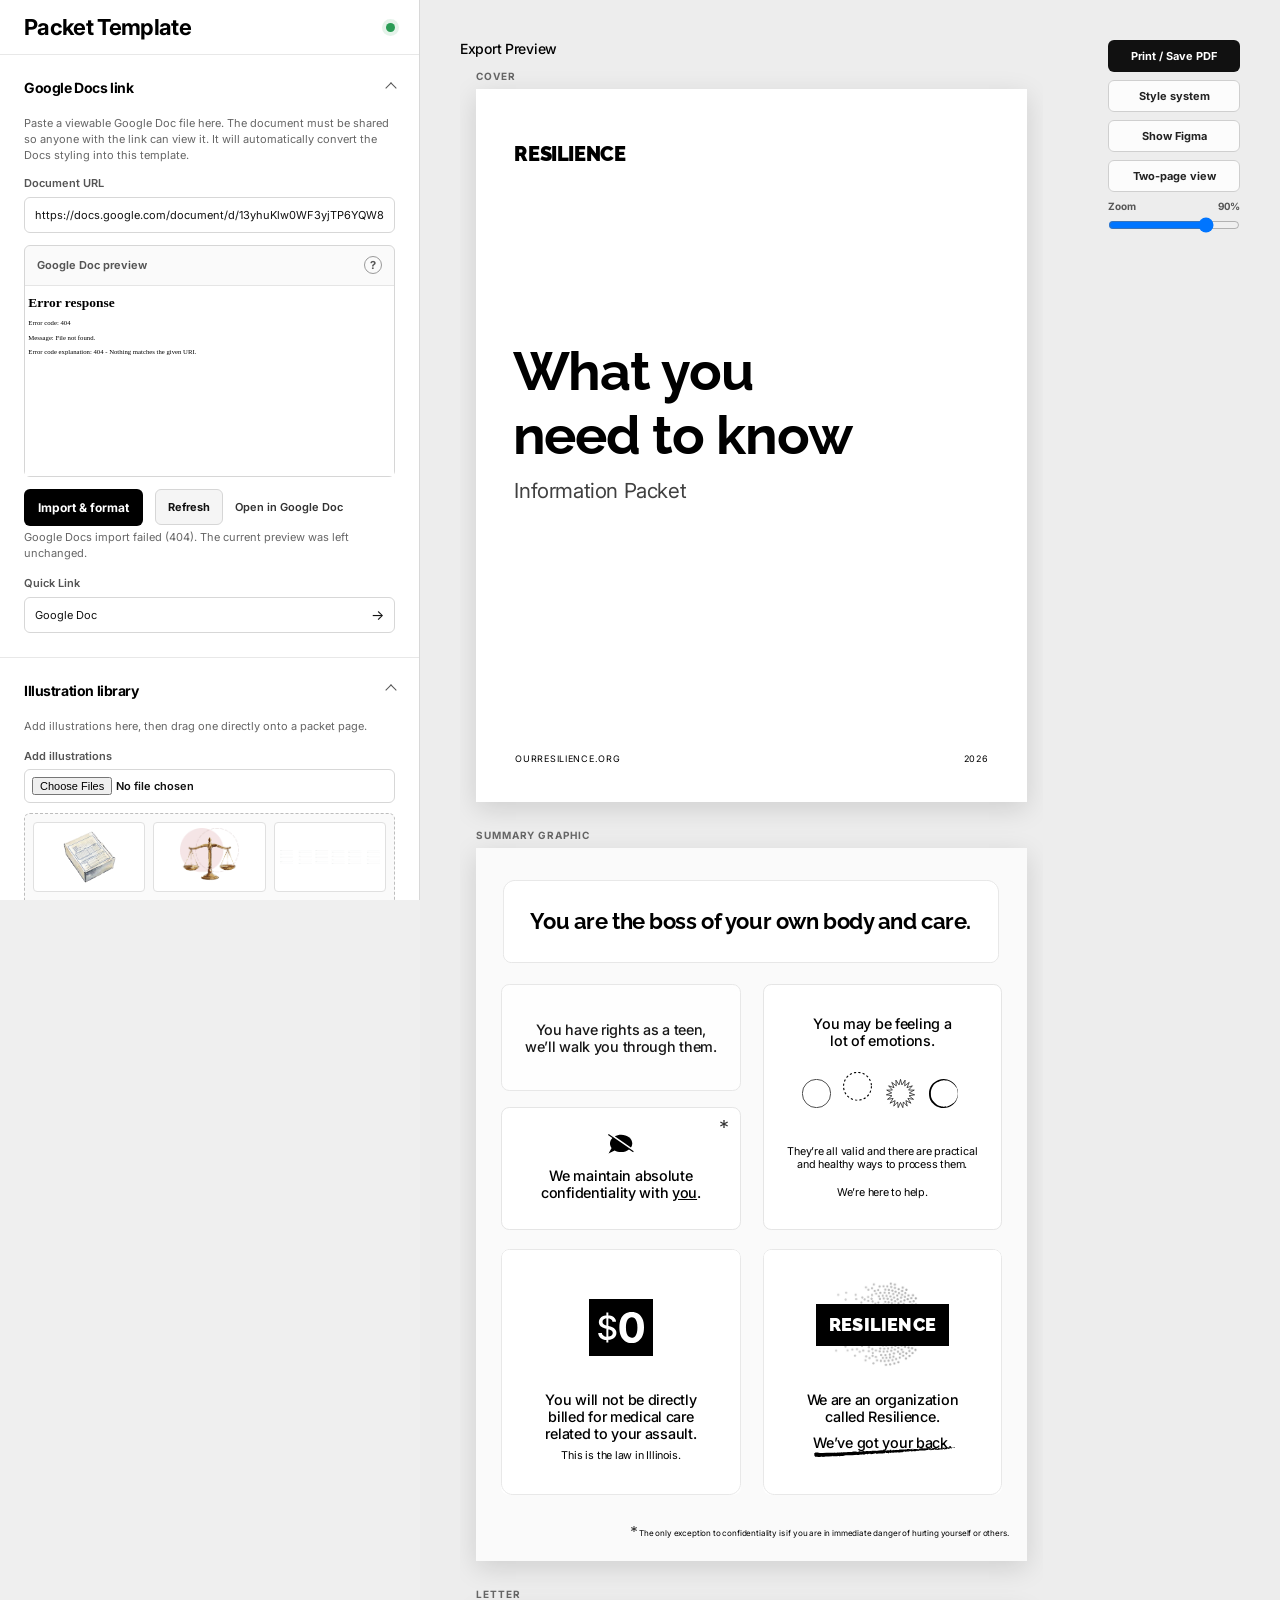
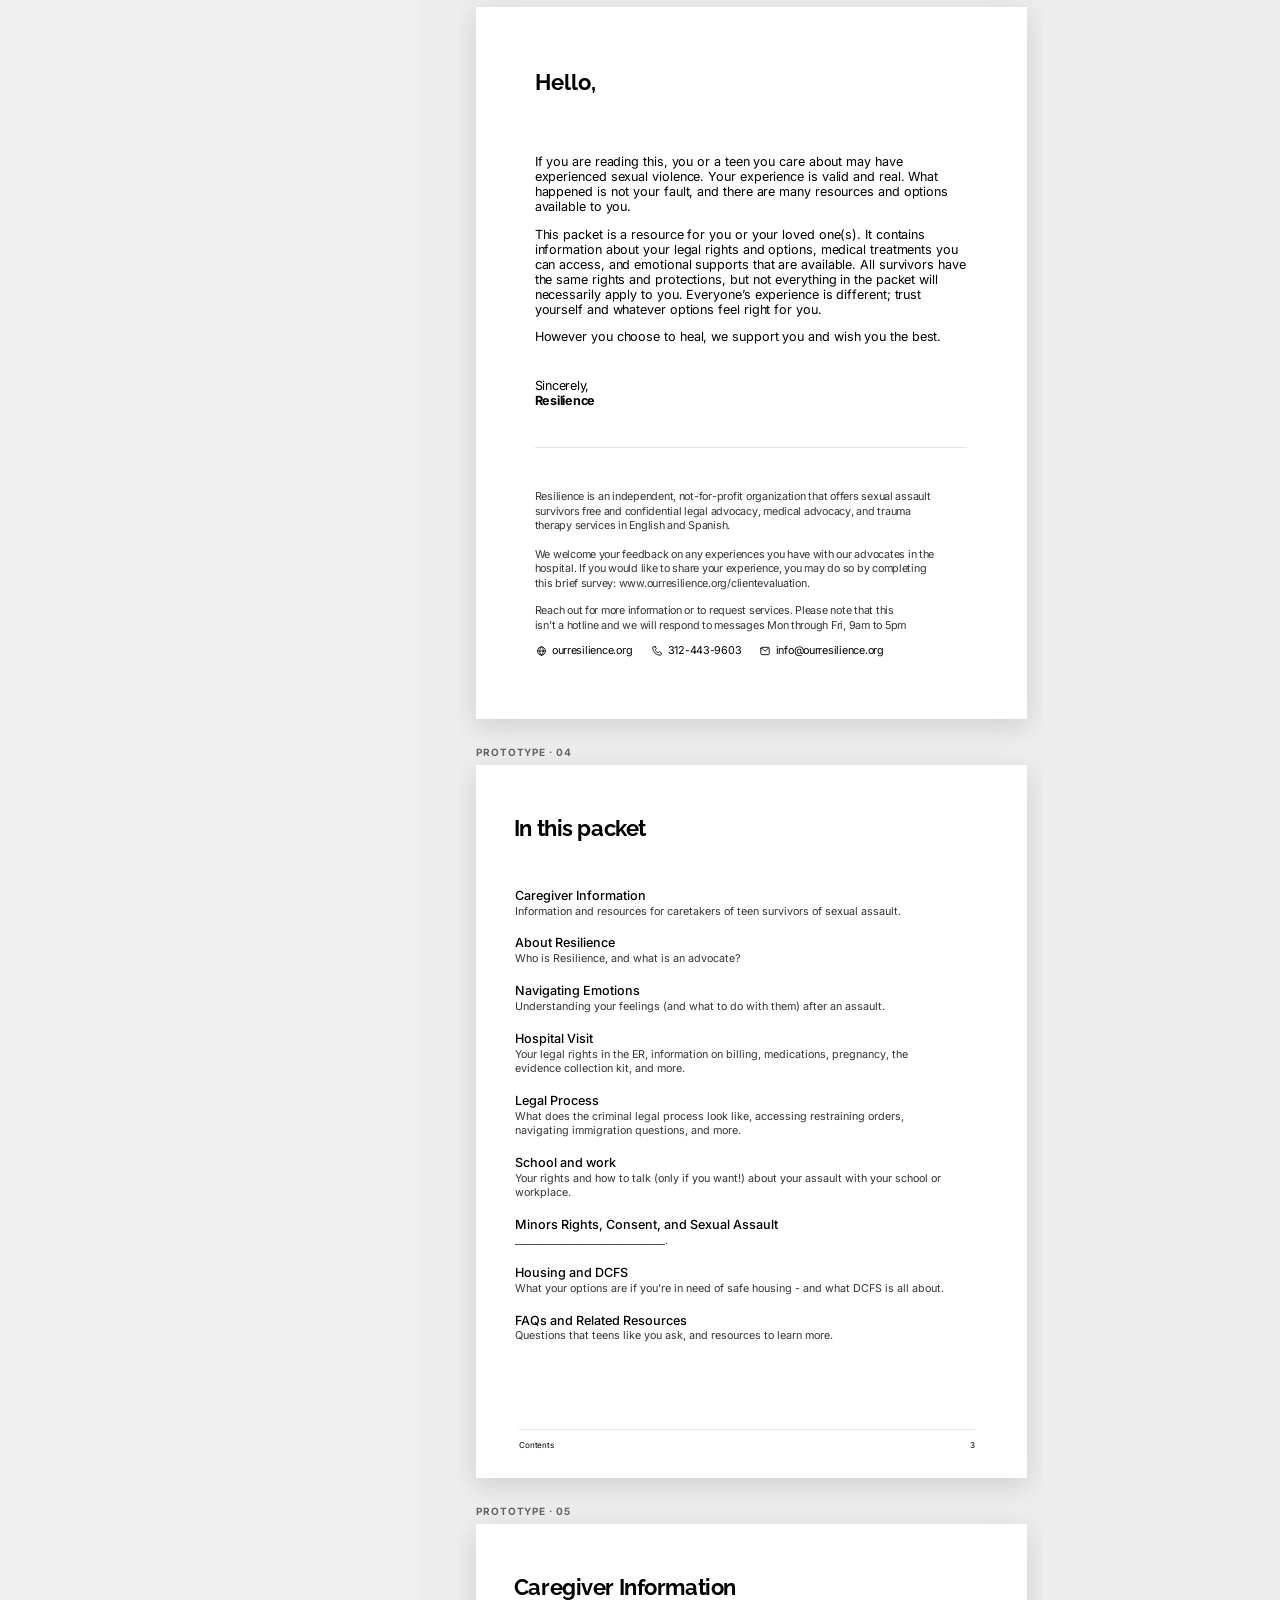
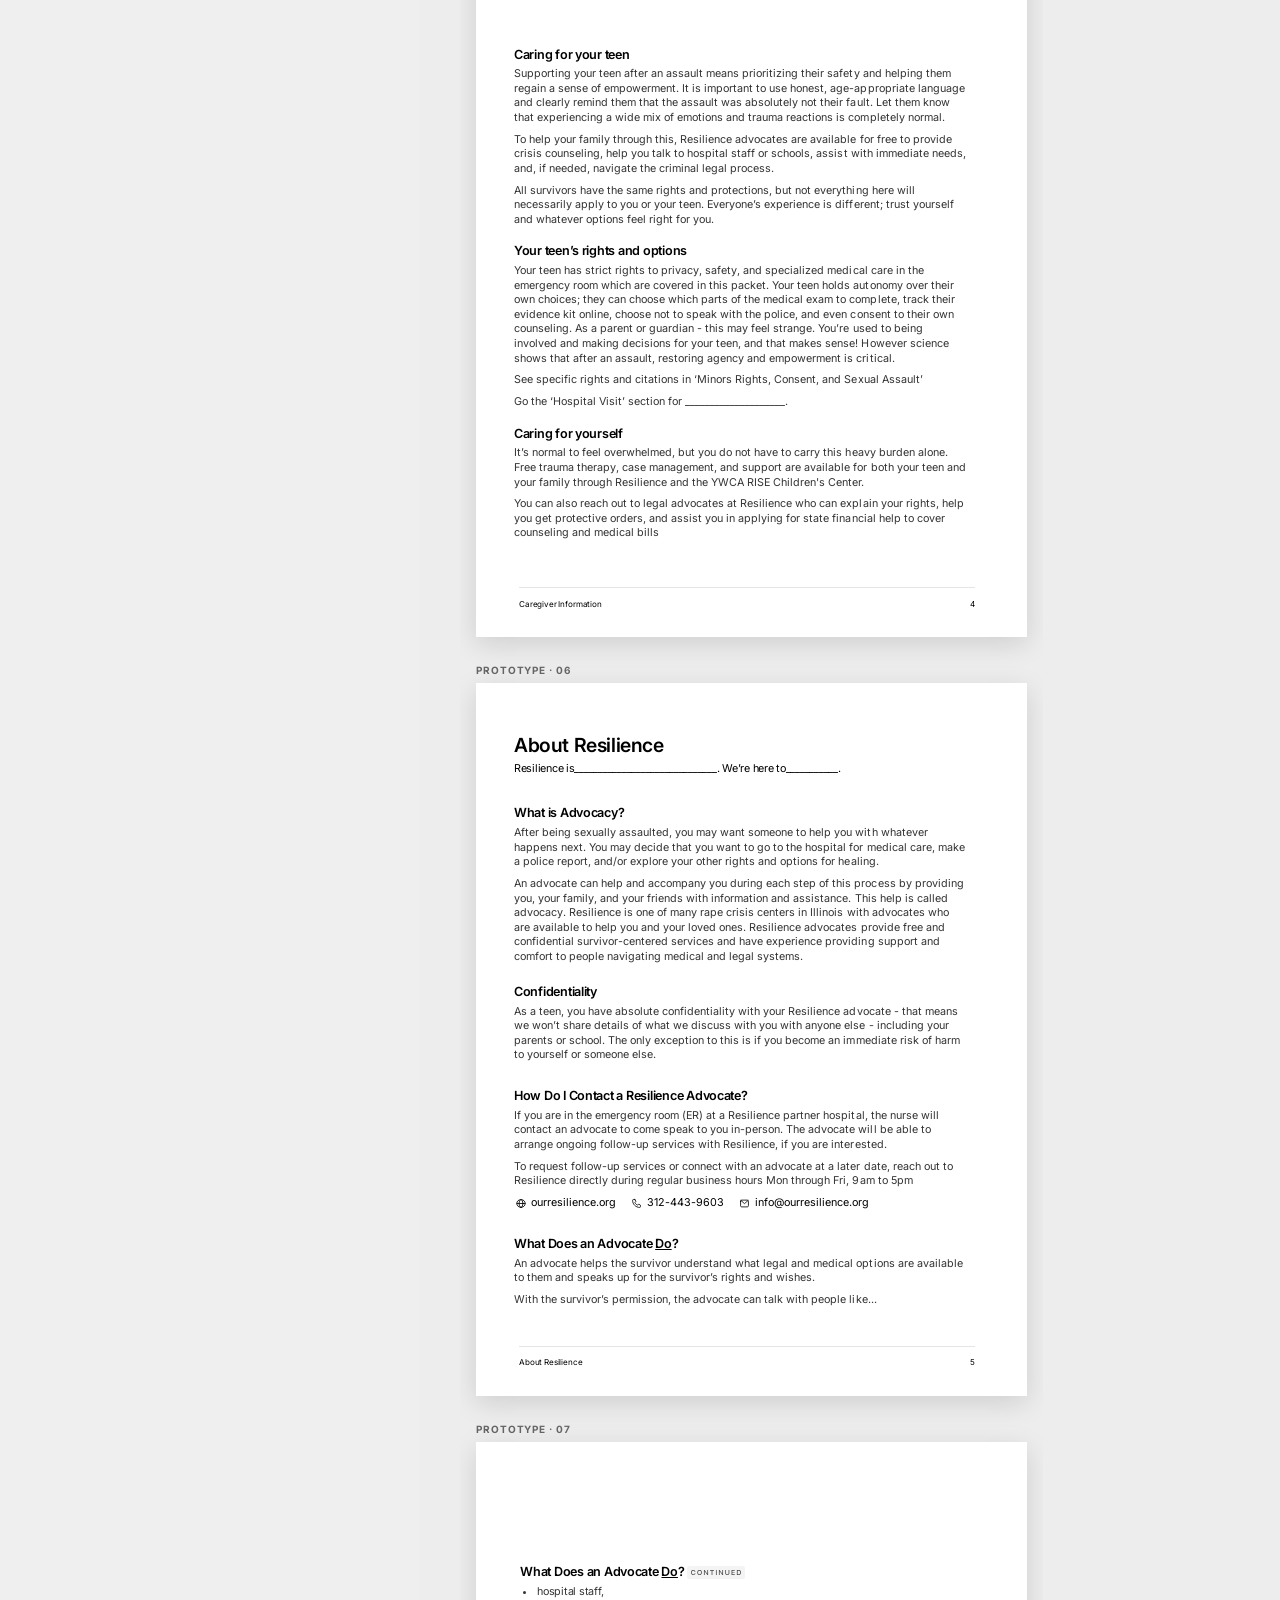
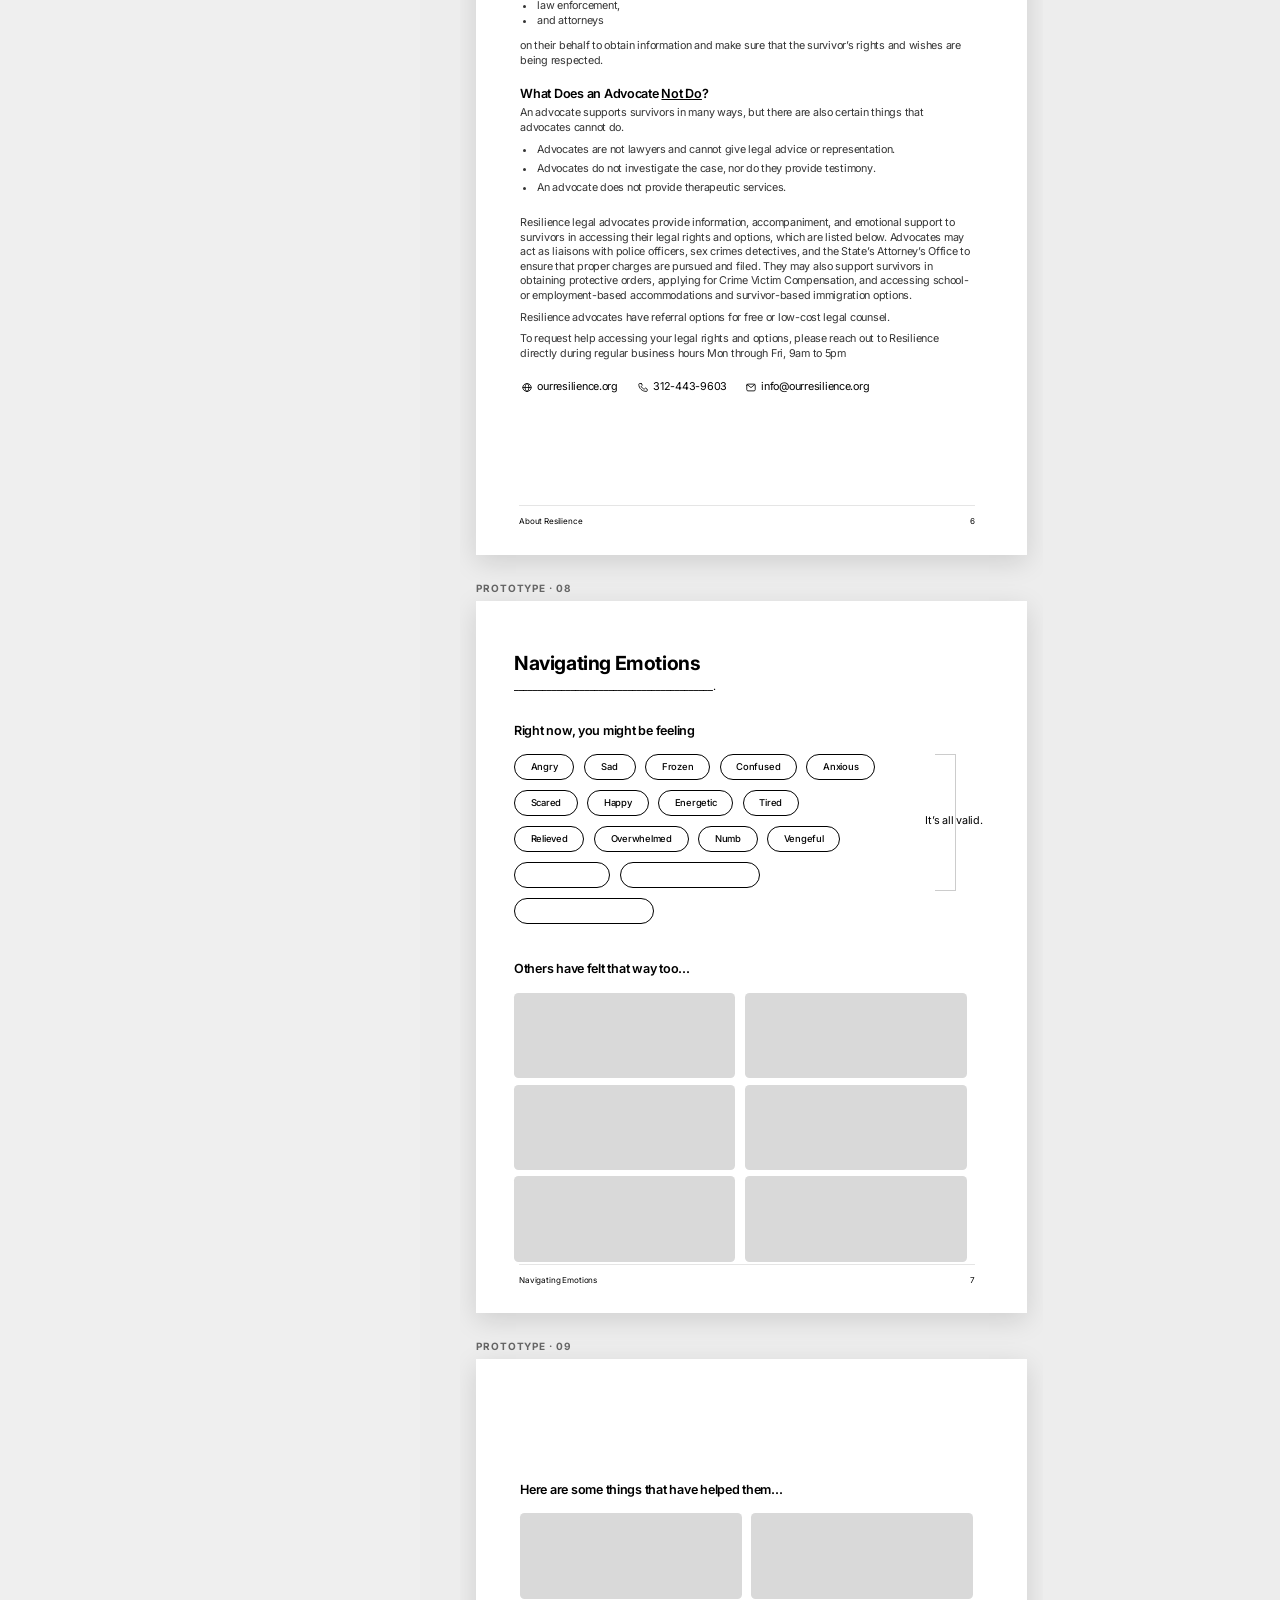
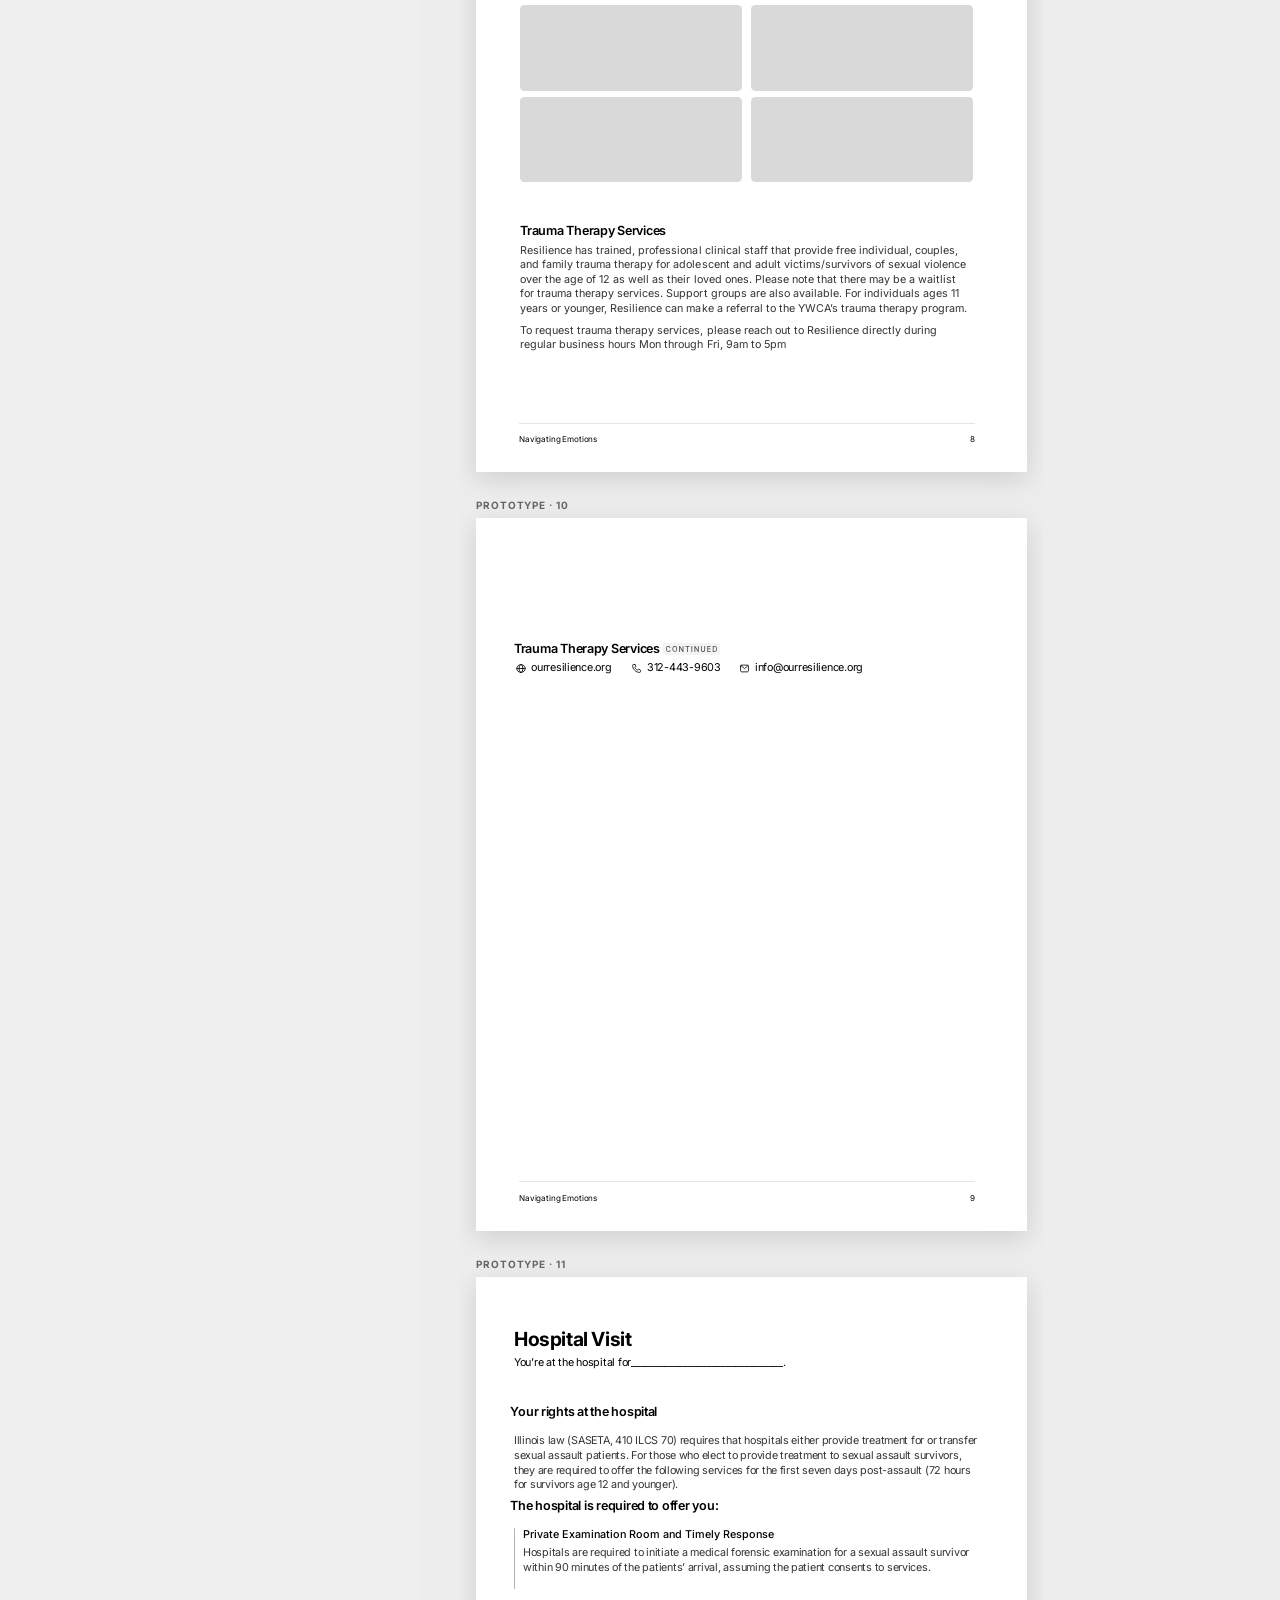
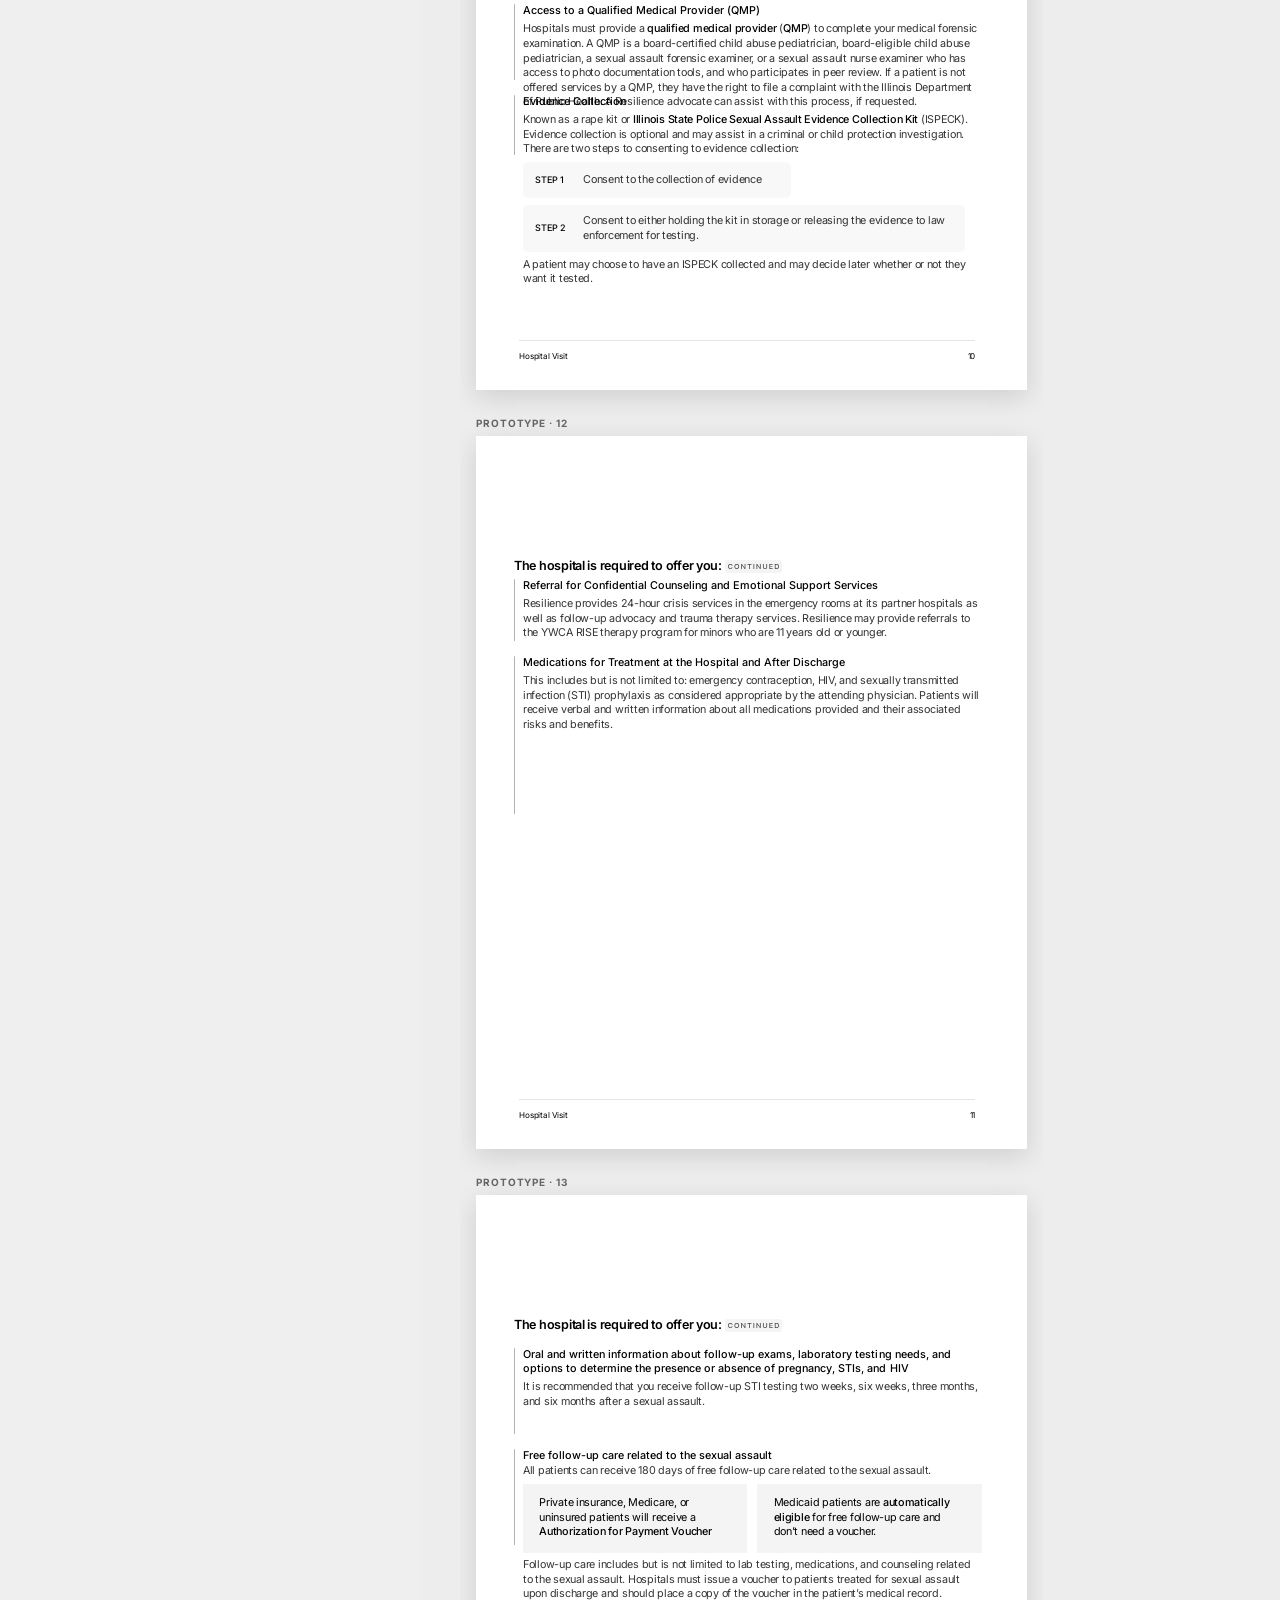
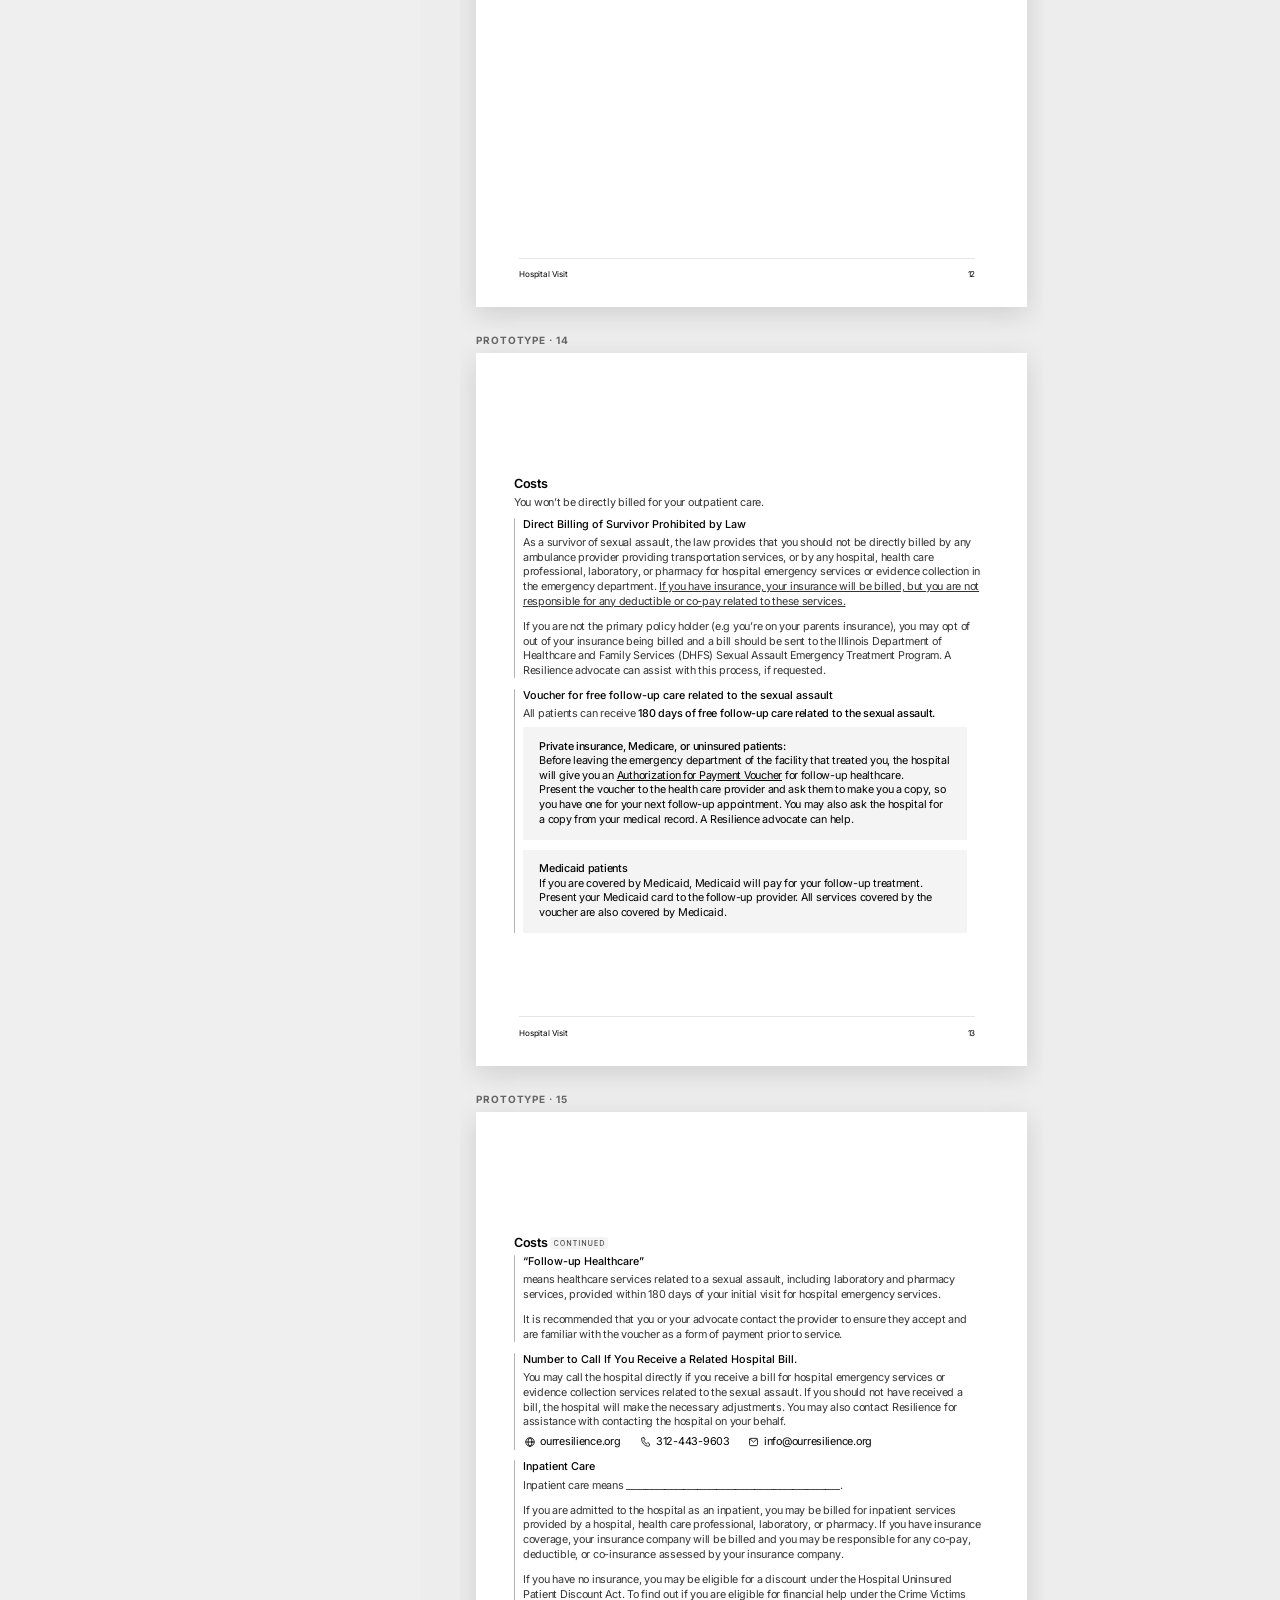
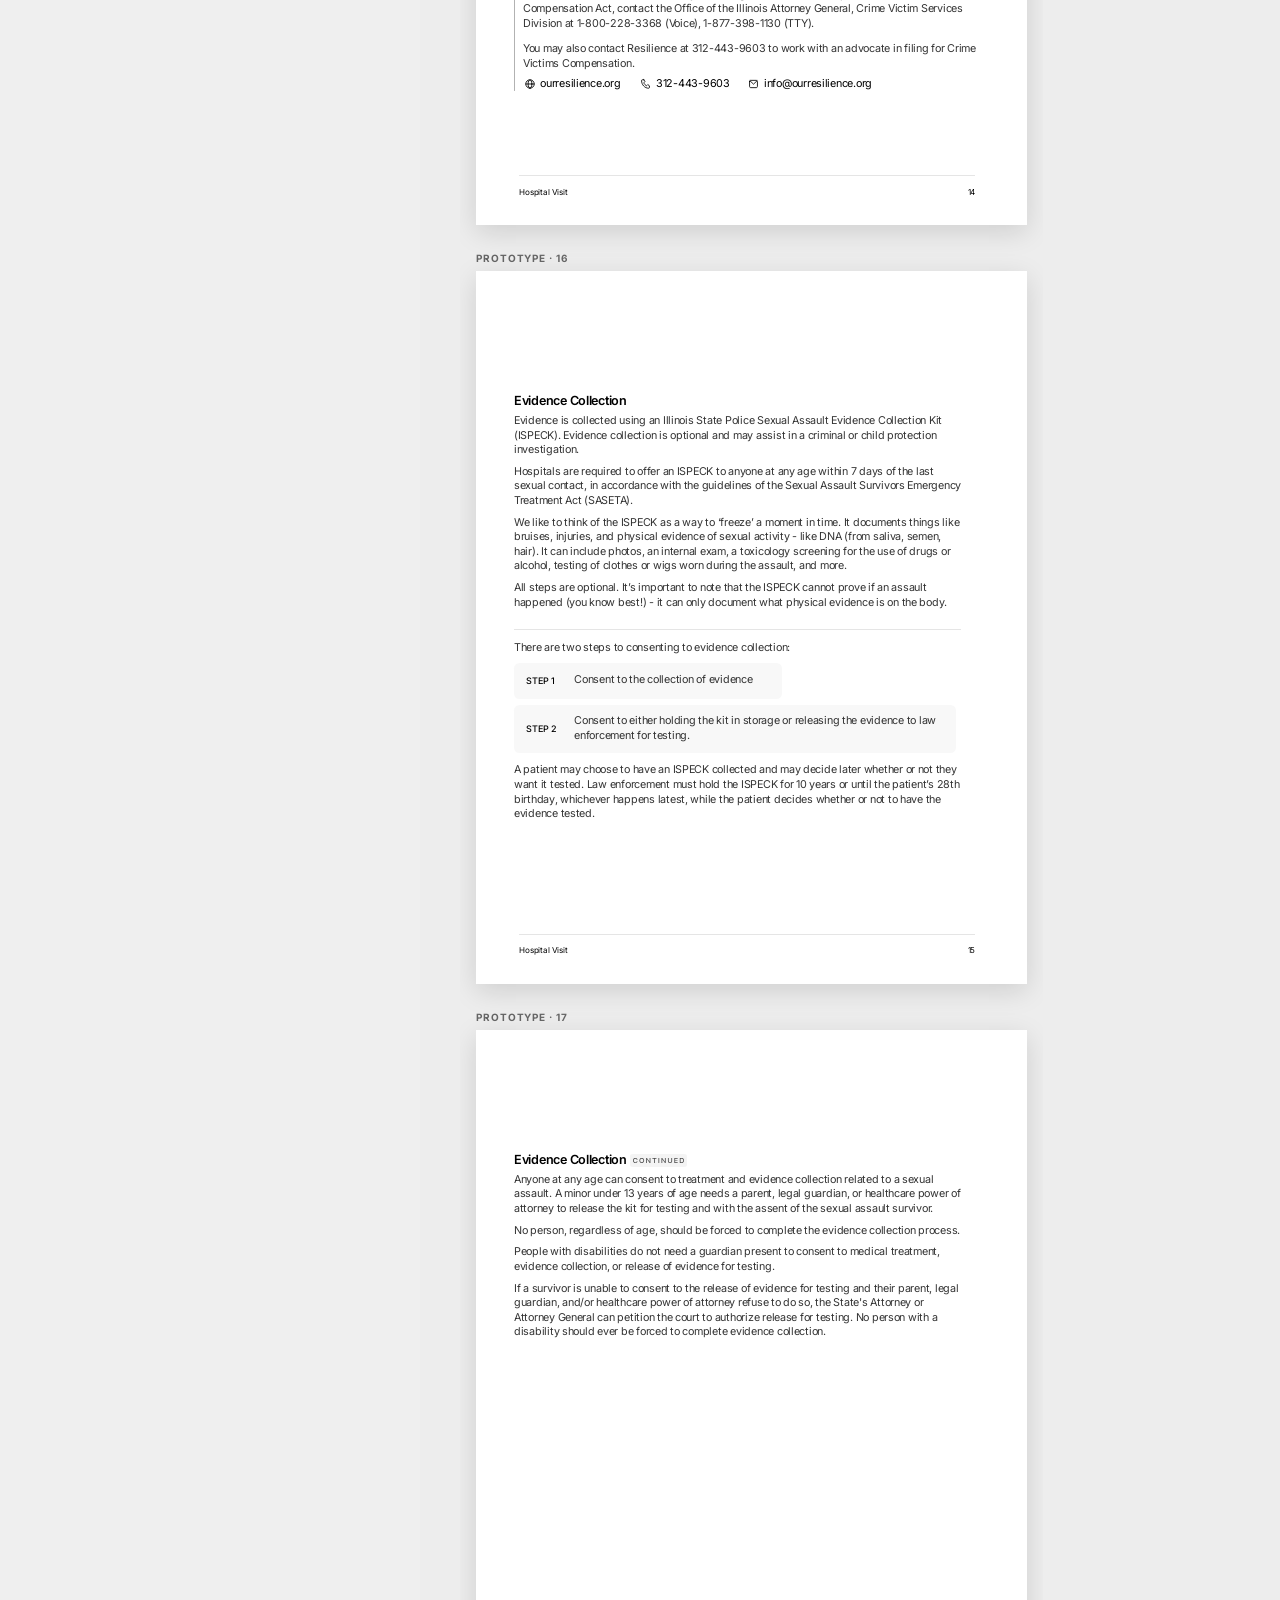
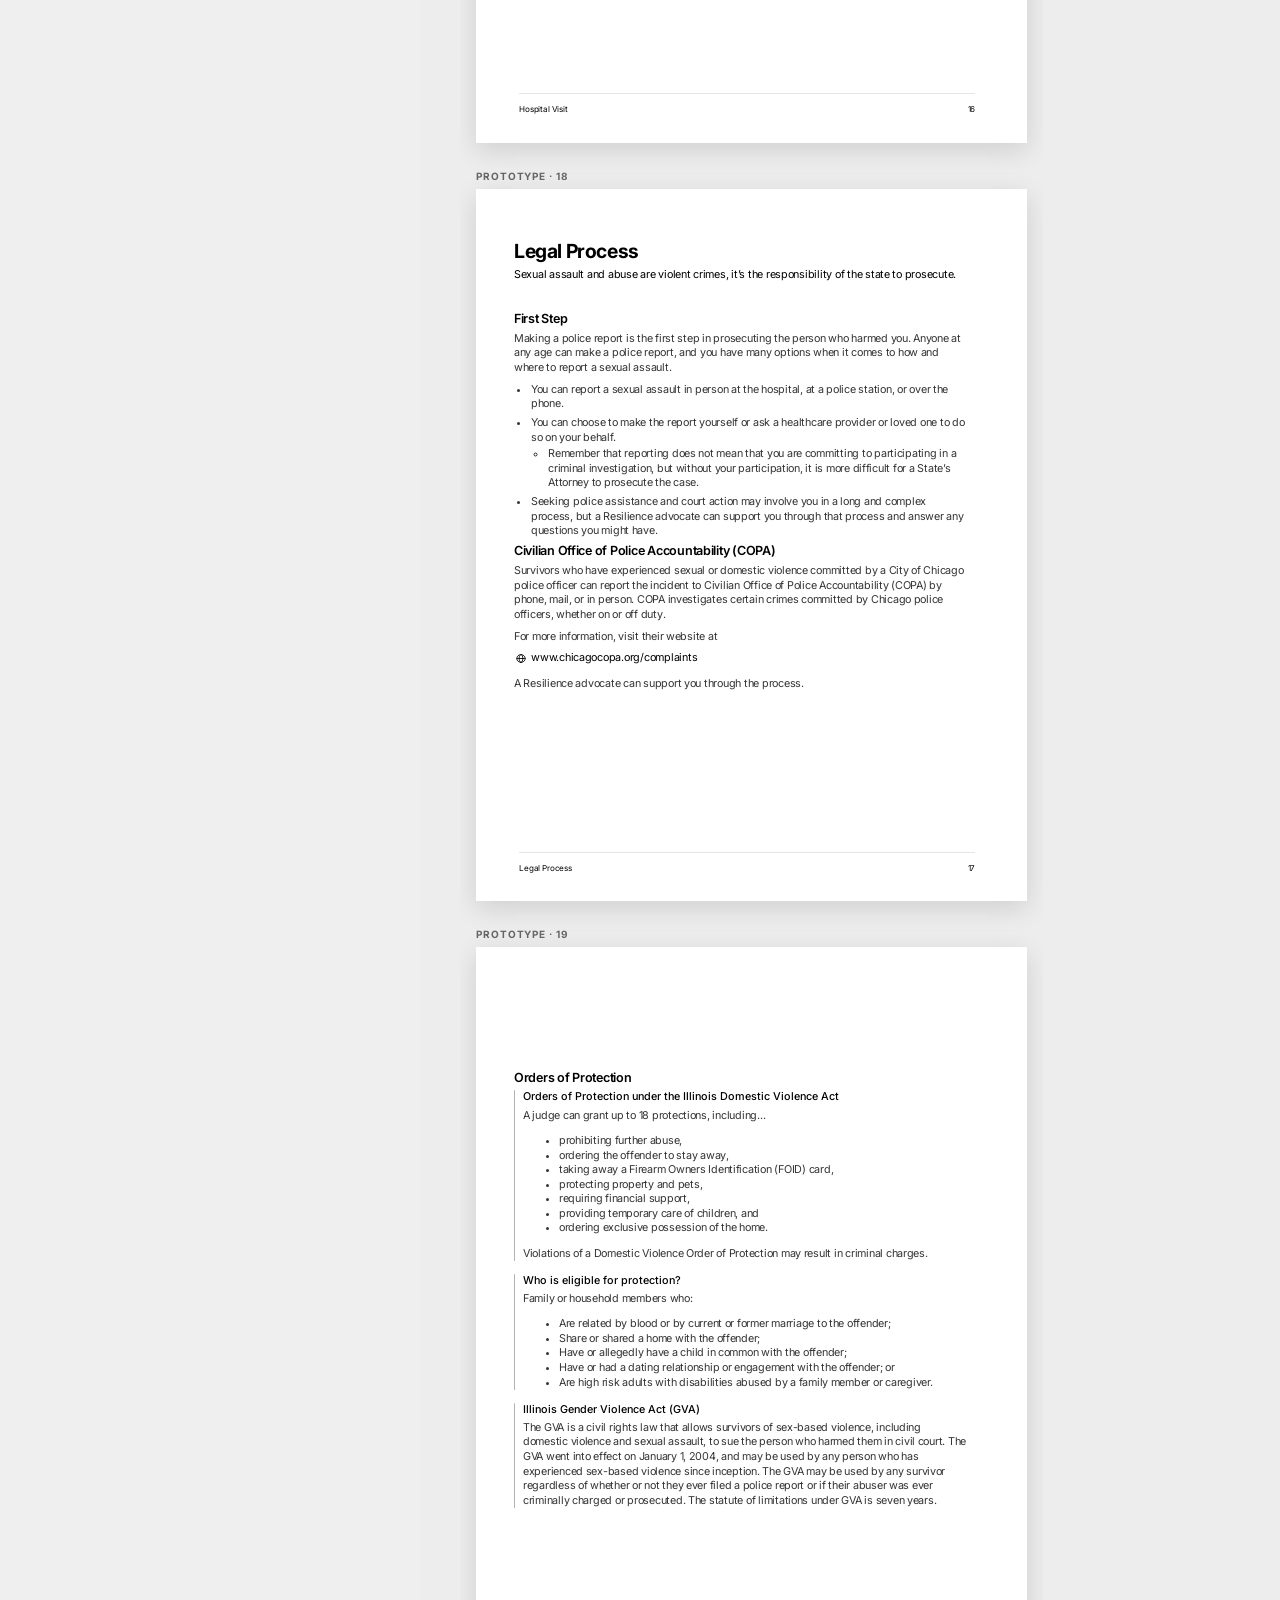
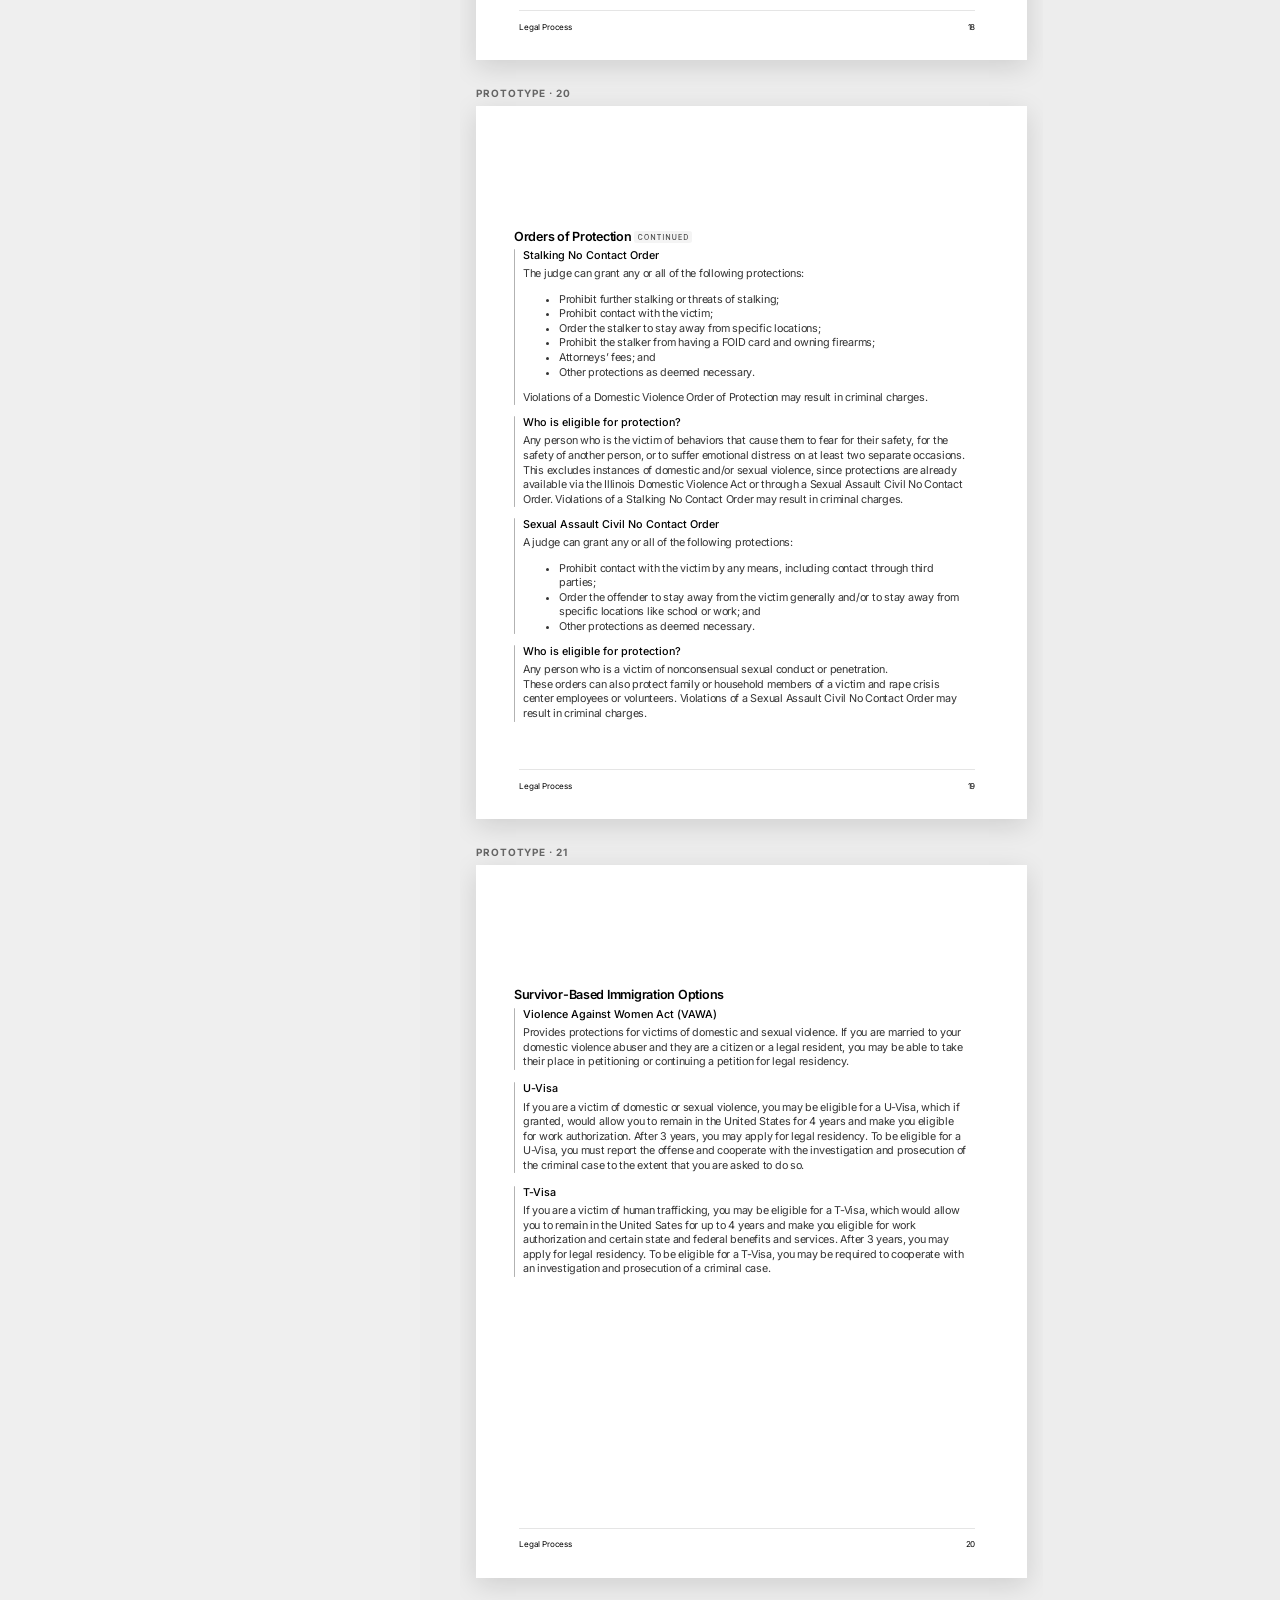
==== commit 8a2aca6d: "Refine packet publisher controls" ====
--- a/index.html
+++ b/index.html
@@ -4,16 +4,13 @@
     <meta charset="UTF-8" />
     <meta name="viewport" content="width=device-width, initial-scale=1.0" />
     <title>Resilience Packet Publisher — Prototype</title>
-    <link rel="stylesheet" href="styles.css?v=20260714-11" />
+    <link rel="stylesheet" href="styles.css?v=20260715-32" />
   </head>
   <body>
     <main class="app-shell figma-hidden">
       <aside id="publisherSettings" class="editor-panel">
         <header class="editor-header">
-          <div>
-            <p class="eyebrow">Working prototype</p>
-            <h1>Packet publisher</h1>
-          </div>
+          <h1>Packet Template</h1>
           <span class="status-dot" title="Changes render locally"></span>
         </header>
 
@@ -21,14 +18,7 @@
           <summary><h2 id="source-content">Google Docs link</h2></summary>
           <div class="settings-section-content">
             <div class="source-intro-row">
-              <p class="settings-section-intro">Paste a viewable Google Doc file here. It will automatically convert the Docs styling into this template.</p>
-              <details class="import-help">
-                <summary aria-label="Google Docs import help">?</summary>
-                <div class="import-help-popover">
-                  <p>Format its headings, copy, lists, links, tables, and red bracketed page directives into the packet.</p>
-                  <p>Put <strong><code>[Cover]</code></strong>, <strong><code>[Summary Graphic]</code></strong>, or <strong><code>[Letter]</code></strong> in red on its own line to select a special page style. Use a red <strong><code>&lt;page break&gt;</code></strong> on its own line or immediately before content to force that content onto a new page.</p>
-                </div>
-              </details>
+              <p class="settings-section-intro">Paste a viewable Google Doc file here. The document must be shared so anyone with the link can view it. It will automatically convert the Docs styling into this template.</p>
             </div>
             <label class="source-link-control" for="docsUrl">
               Document URL
@@ -43,15 +33,31 @@
               />
             </label>
             <div id="docsLinkPreview" class="source-doc-preview" hidden>
-              <iframe id="docsPreviewFrame" title="Google Doc preview" loading="lazy"></iframe>
+              <div class="source-doc-preview-title">
+                <span id="docsPreviewTitle">Google Doc preview</span>
+                <details class="import-help">
+                  <summary aria-label="Google Docs import help">?</summary>
+                  <div class="import-help-popover">
+                    <p>Format its headings, copy, lists, links, tables, and red bracketed page directives into the packet.</p>
+                    <p>Put <strong><code>[Cover]</code></strong>, <strong><code>[Summary Graphic]</code></strong>, or <strong><code>[Letter]</code></strong> in red on its own line to select a special page style. Use a red <strong><code>&lt;page break&gt;</code></strong> on its own line or immediately before content to force that content onto a new page.</p>
+                    <p><a class="import-help-link" href="style-guide.html">View the full style guide</a></p>
+                  </div>
+                </details>
+              </div>
+              <div class="source-doc-preview-frame">
+                <iframe id="docsPreviewFrame" title="Google Doc preview" loading="lazy"></iframe>
+              </div>
             </div>
             <div class="source-link-actions">
               <button id="importButton" class="primary-button" type="button">Import &amp; format</button>
               <button id="refreshButton" class="source-refresh-button" type="button">Refresh</button>
-              <a id="openDocsLink" class="text-link" href="#" target="_blank" rel="noreferrer">Open Google Doc</a>
+              <a id="openDocsLink" class="text-link" href="#" target="_blank" rel="noreferrer">Open in Google Doc</a>
             </div>
-            <p class="source-access-note">The document must be shared so anyone with the link can view it.</p>
             <p id="importSummary" class="import-summary" aria-live="polite" hidden></p>
+            <div id="quickLinkSection" class="quick-link-section" hidden>
+              <span class="quick-link-label">Quick Link</span>
+              <button id="quickLink" class="quick-link" type="button"></button>
+            </div>
             <div id="docsSource" hidden></div>
           </div>
         </details>
@@ -78,20 +84,17 @@
 
       <section class="preview-panel" aria-labelledby="preview-heading">
         <header class="preview-toolbar">
-          <div>
-            <h2 id="preview-heading">Export Preview</h2>
+          <h2 id="preview-heading">Export Preview</h2>
+        </header>
+        <div class="preview-content">
+          <div class="preview-main">
+            <div id="renderWarnings" class="render-warnings" aria-live="polite"></div>
+            <div id="printBlocker" class="print-blocker" aria-live="assertive"></div>
+            <div id="pages" class="pages" aria-label="Rendered packet pages"></div>
           </div>
-          <div class="preview-actions">
+          <div class="preview-controls">
+            <button id="printButton" class="secondary-button" type="button">Print / Save PDF</button>
             <a class="toolbar-button toolbar-link" href="style-guide.html">Style system</a>
-            <button
-              id="toggleSettings"
-              class="toolbar-button"
-              type="button"
-              aria-controls="publisherSettings"
-              aria-expanded="true"
-            >
-              Hide settings
-            </button>
             <button
               id="toggleFigma"
               class="toolbar-button"
@@ -111,21 +114,17 @@
               Two-page view
             </button>
             <label class="zoom-control">
-              Zoom
+              <span class="zoom-label">Zoom</span>
+              <span id="zoomValue">90%</span>
               <input id="zoomRange" type="range" min="55" max="100" value="90" />
-              <span id="zoomValue">90%</span>
             </label>
-            <button id="printButton" class="secondary-button" type="button">Print / Save PDF</button>
           </div>
-        </header>
-        <div id="renderWarnings" class="render-warnings" aria-live="polite"></div>
-        <div id="printBlocker" class="print-blocker" aria-live="assertive"></div>
-        <div id="pages" class="pages" aria-label="Rendered packet pages"></div>
+        </div>
       </section>
     </main>
 
     <div id="measurementStage" class="measurement-stage" aria-hidden="true"></div>
     <script src="packet-content.js?v=20260713-14"></script>
-  <script type="module" src="app.js?v=20260714-23"></script>
+    <script type="module" src="app.js?v=20260715-34"></script>
   </body>
 </html>
--- a/styles.css
+++ b/styles.css
@@ -57,11 +57,6 @@
   display: grid;
   grid-template-columns: minmax(340px, 420px) minmax(0, 1fr);
   min-height: 100vh;
-  transition: grid-template-columns 180ms ease;
-}
-
-.app-shell.settings-collapsed {
-  grid-template-columns: 0 minmax(0, 1fr);
 }
 
 .editor-panel {
@@ -72,21 +67,16 @@
   overflow-y: auto;
   background: #fff;
   border-right: 1px solid #d8d8d8;
-  transition: opacity 120ms ease;
-}
-
-.app-shell.settings-collapsed .editor-panel {
-  overflow: hidden;
-  border-right: 0;
-  opacity: 0;
-  visibility: hidden;
-  pointer-events: none;
 }
 
 .editor-header,
 .editor-section {
   padding: 24px;
   border-bottom: 1px solid #e8e8e8;
+}
+
+.editor-header {
+  padding-block: 14px;
 }
 
 .settings-section {
@@ -233,6 +223,7 @@
   display: flex;
   align-items: flex-start;
   gap: 8px;
+  margin-bottom: 12px;
 }
 
 .source-intro-row .settings-section-intro {
@@ -299,6 +290,12 @@
   font-size: 10px;
 }
 
+.import-help-link {
+  color: #222;
+  font-weight: 650;
+  text-underline-offset: 2px;
+}
+
 .page-directive-note {
   margin-top: 8px;
 }
@@ -311,6 +308,54 @@
 
 .source-link-control {
   gap: 7px;
+}
+
+.source-link-control input {
+  font-weight: 400;
+}
+
+.quick-link-section {
+  display: grid;
+  gap: 7px;
+  margin-top: 14px;
+  color: #555;
+  font-size: 11px;
+  font-weight: 600;
+}
+
+.quick-link-label {
+  line-height: 1.3;
+}
+
+.quick-link {
+  display: flex;
+  width: 100%;
+  min-height: 36px;
+  align-items: center;
+  justify-content: space-between;
+  gap: 10px;
+  padding: 8px 10px;
+  border: 1px solid var(--control-border);
+  border-radius: 6px;
+  background: #fff;
+  color: #111;
+  cursor: pointer;
+  font-size: 11px;
+  font-weight: 400;
+  line-height: 1.3;
+  text-align: left;
+}
+
+.quick-link::after {
+  content: "→";
+  font-size: 14px;
+  line-height: 1;
+  text-decoration: none;
+}
+
+.quick-link:disabled {
+  cursor: wait;
+  opacity: 0.55;
 }
 
 .illustration-upload-control {
@@ -370,17 +415,6 @@
   object-fit: contain;
 }
 
-.illustration-library-item p {
-  overflow: hidden;
-  margin: 4px 0 0;
-  color: #555;
-  font-size: 9px;
-  line-height: 1.2;
-  text-align: center;
-  text-overflow: ellipsis;
-  white-space: nowrap;
-}
-
 .illustration-save-row {
   display: flex;
   align-items: center;
@@ -404,19 +438,46 @@
 }
 
 .source-doc-preview {
-  overflow: hidden;
   margin-top: 12px;
-  height: 220px;
   border: 1px solid #d6d6d6;
   border-radius: 6px;
+  background: #fafafa;
+}
+
+.source-doc-preview-title {
+  display: flex;
+  align-items: center;
+  justify-content: space-between;
+  gap: 12px;
+  min-height: 40px;
+  margin: 0;
+  padding: 0 12px;
+  color: #555;
+  font-size: 11px;
+  font-weight: 650;
+  border-bottom: 1px solid #e5e5e5;
+}
+
+.source-doc-preview-title > span {
+  min-width: 0;
+  overflow: hidden;
+  text-overflow: ellipsis;
+  white-space: nowrap;
+}
+
+.source-doc-preview-frame {
+  height: 190px;
+  overflow: hidden;
   background: #fff;
 }
 
 .source-doc-preview iframe {
   display: block;
-  width: 100%;
-  height: 100%;
+  width: 238.1%;
+  height: 238.1%;
   border: 0;
+  transform: scale(0.42);
+  transform-origin: top left;
 }
 
 .source-link-actions {
@@ -461,7 +522,7 @@
   color: #333;
   font-size: 11px;
   font-weight: 600;
-  text-underline-offset: 2px;
+  text-decoration: none;
 }
 
 .primary-button,
@@ -504,42 +565,90 @@
   text-decoration: none;
 }
 
+#toggleFigma[hidden] {
+  display: none;
+}
+
 .preview-panel {
   min-width: 0;
+  padding: 0 40px 48px;
+  background: #ededed;
+}
+
+.preview-toolbar {
+  margin: 0;
+  padding: 40px 0 14px;
+}
+
+.preview-content {
+  display: grid;
+  grid-template-columns: minmax(0, 1fr) 181px;
+  align-items: start;
+  gap: 16px;
+}
+
+.preview-main {
+  min-width: 0;
   overflow-x: auto;
-  padding: 0 34px 48px;
-  background: #ededed;
-}
-
-.preview-toolbar {
+}
+
+.preview-controls {
+  display: grid;
+  width: 181px;
   position: sticky;
-  top: 0;
+  top: 40px;
   z-index: 1;
-  min-height: 76px;
-  padding: 14px 0;
-  background: rgba(237, 237, 237, 0.94);
-  backdrop-filter: blur(12px);
+  justify-items: end;
+  gap: 8px;
+}
+
+@media (min-width: 981px) {
+  .preview-controls {
+    margin-top: -36px;
+  }
+}
+
+.preview-controls .toolbar-button,
+.preview-controls .secondary-button {
+  width: 132px;
+}
+
+.preview-controls .zoom-control {
+  justify-self: end;
 }
 
 .preview-toolbar h2 {
-  font-size: 18px;
+  font-size: 14px;
+  font-weight: 500;
+  letter-spacing: -0.02em;
 }
 
 .zoom-control {
-  grid-template-columns: auto 100px 34px;
+  display: grid;
+  width: 132px;
+  grid-template-columns: 1fr auto;
   align-items: center;
-  gap: 8px;
-}
-
-.zoom-control input {
-  height: auto;
-  padding: 0;
-}
-
-.zoom-control span {
+  gap: 4px 8px;
   color: #555;
   font-size: 10px;
+  font-weight: 700;
+}
+
+.zoom-control input {
+  grid-column: 1 / -1;
+  width: 100%;
+  height: auto;
+  margin: 0;
+  padding: 0;
+}
+
+.zoom-control span {
+  font-size: 10px;
   font-variant-numeric: tabular-nums;
+}
+
+.zoom-control #zoomValue {
+  justify-self: end;
 }
 
 .render-warnings {
@@ -604,7 +713,7 @@
 
 .app-shell.two-page-preview .page-comparison.page-style-cover {
   grid-column: 1 / -1;
-  justify-self: center;
+  justify-self: start;
 }
 
 .app-shell.two-page-preview #toggleSpread {
@@ -2180,10 +2289,6 @@
     max-height: none;
   }
 
-  .app-shell.settings-collapsed .editor-panel {
-    display: none;
-  }
-
   .preview-panel {
     padding-inline: 16px;
   }
@@ -2209,6 +2314,7 @@
 
   .editor-panel,
   .preview-toolbar,
+  .preview-controls,
   .render-warnings {
     display: none !important;
   }
@@ -2219,6 +2325,14 @@
 
   .preview-panel {
     padding: 0;
+  }
+
+  .preview-content {
+    padding: 0;
+  }
+
+  .preview-main {
+    overflow: visible;
   }
 
   .pages {
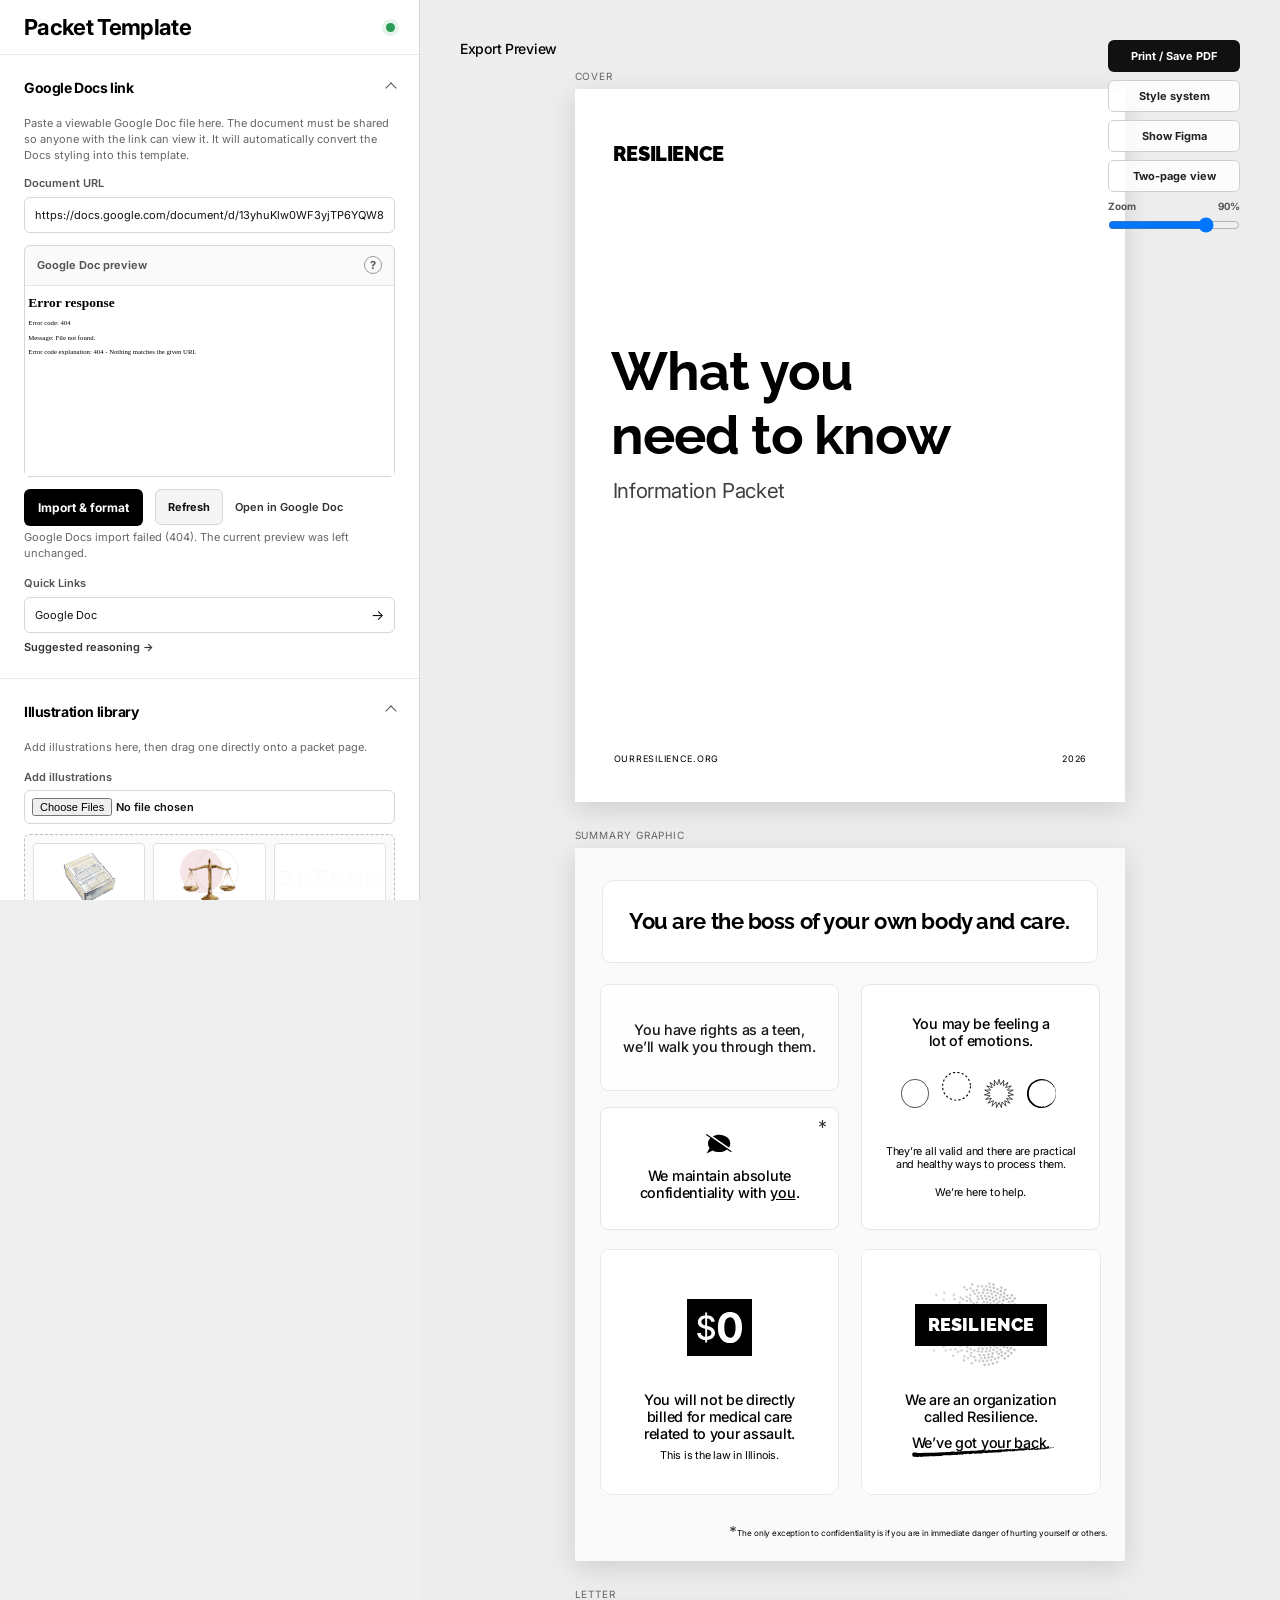
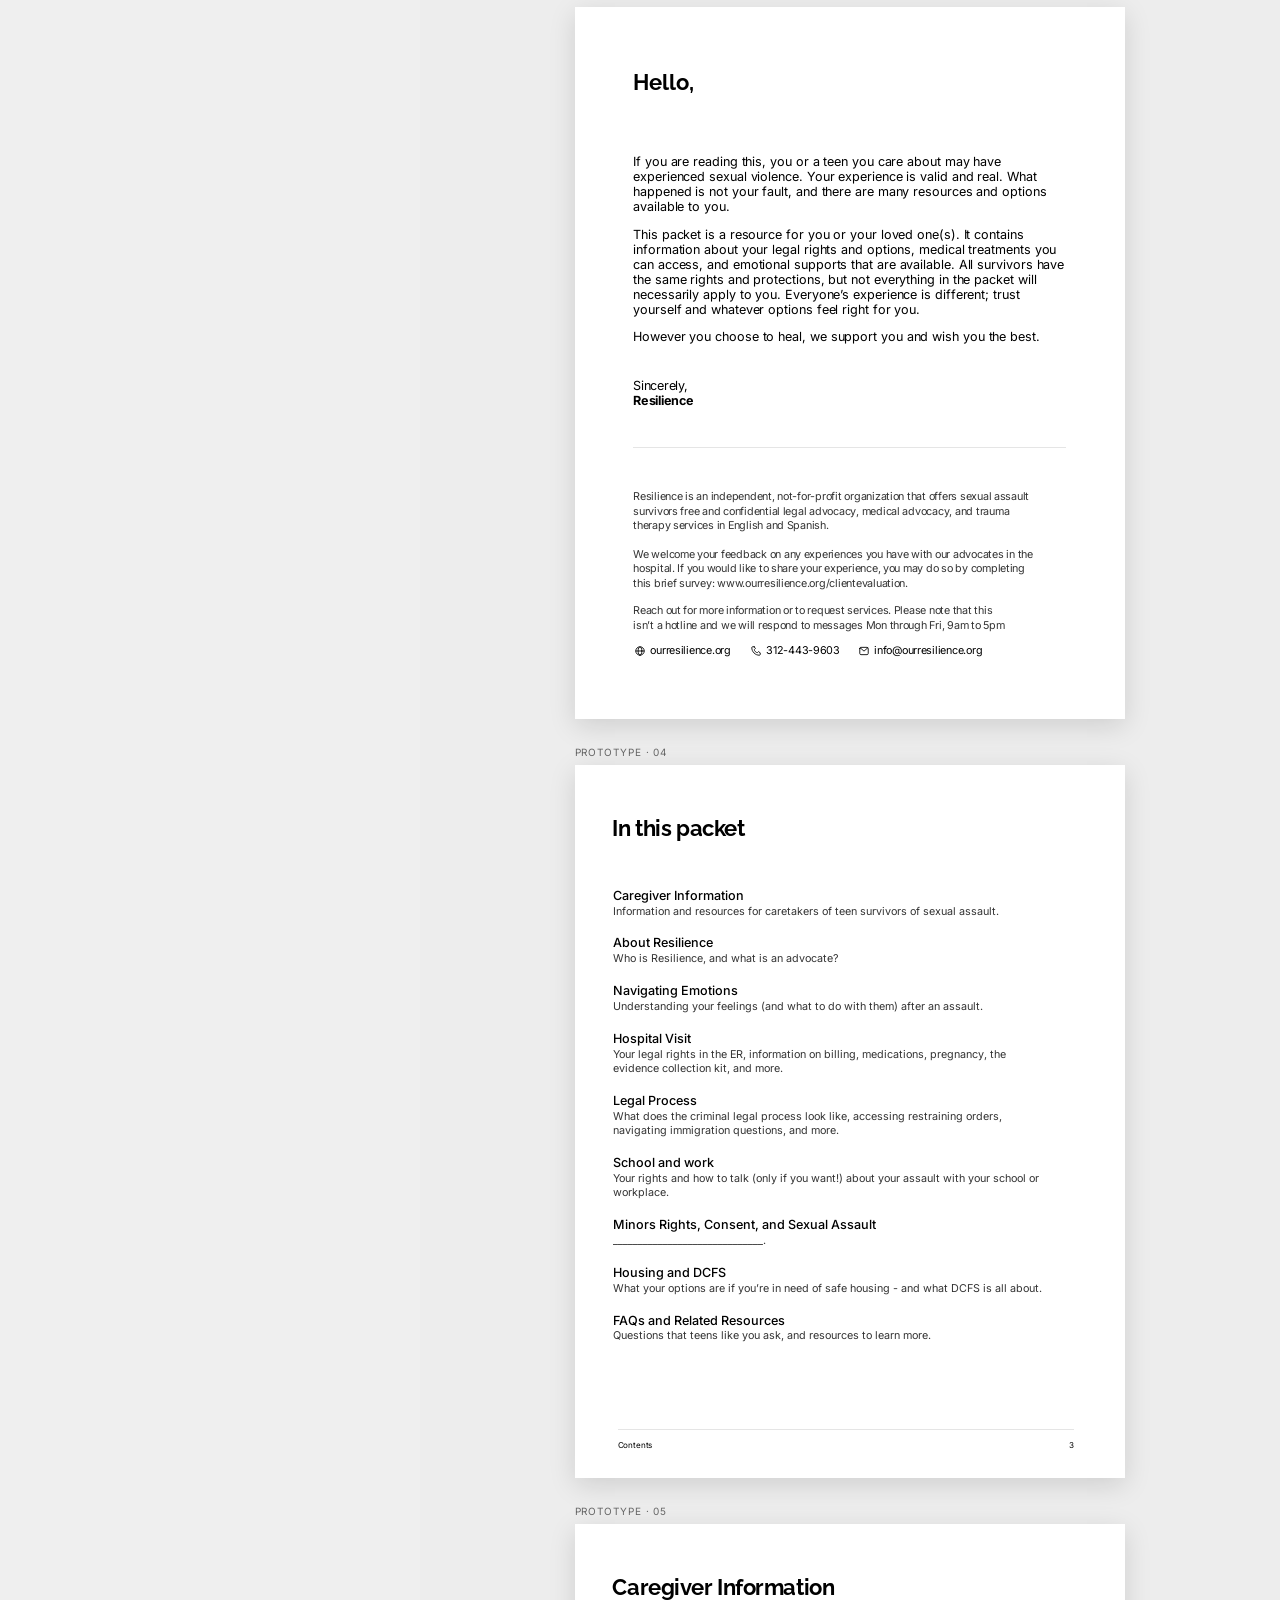
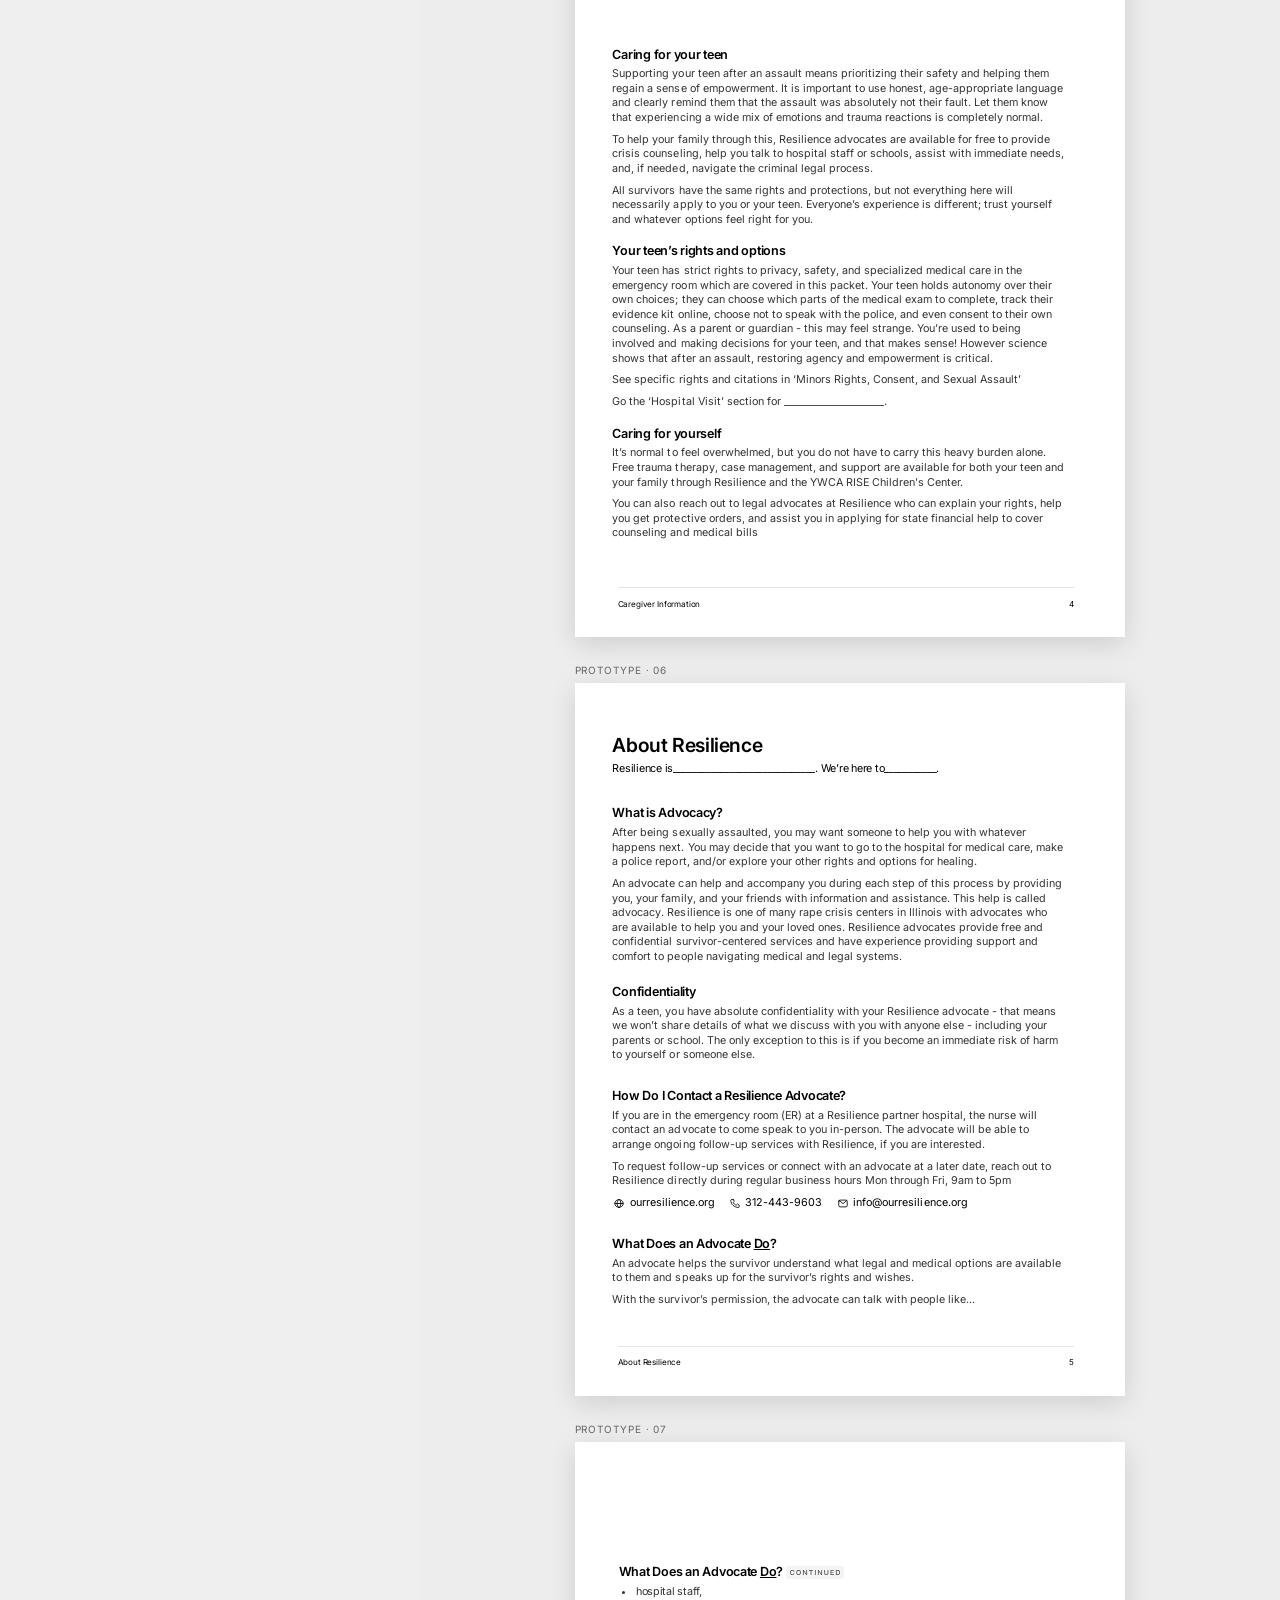
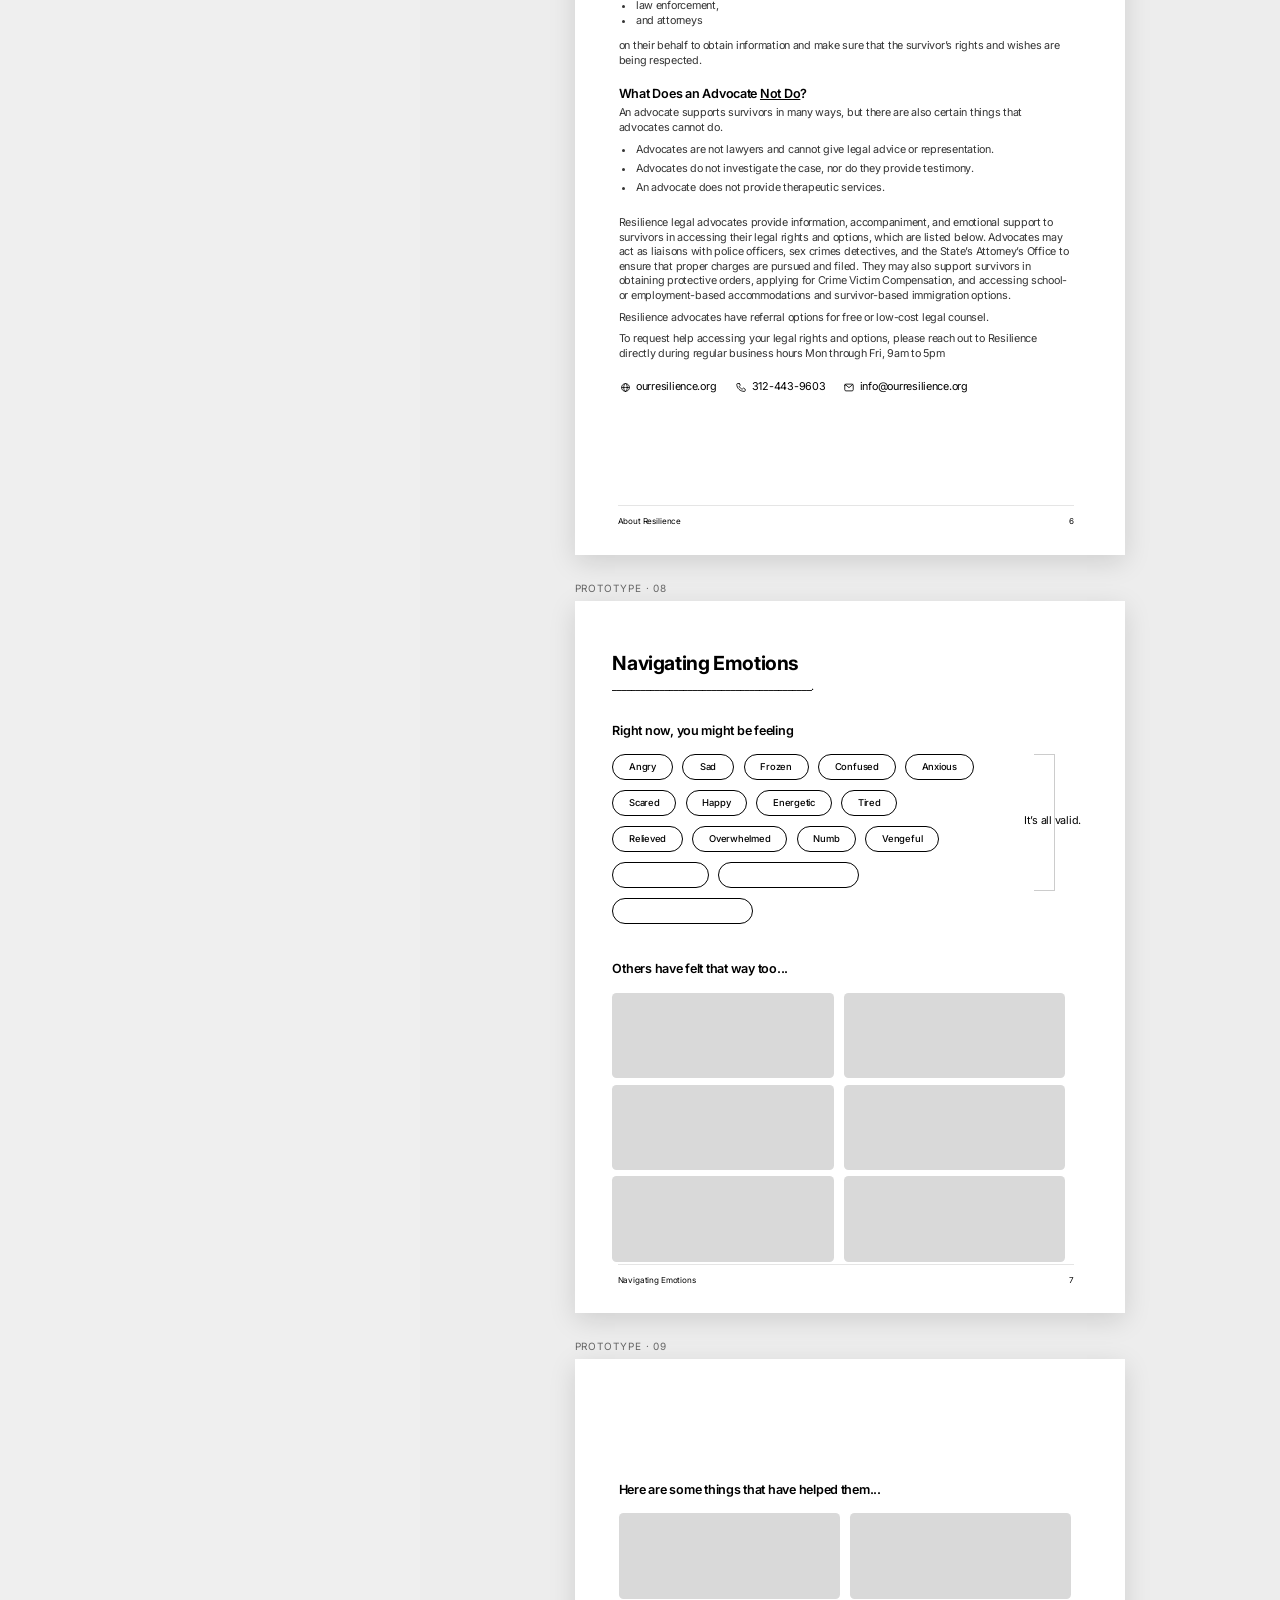
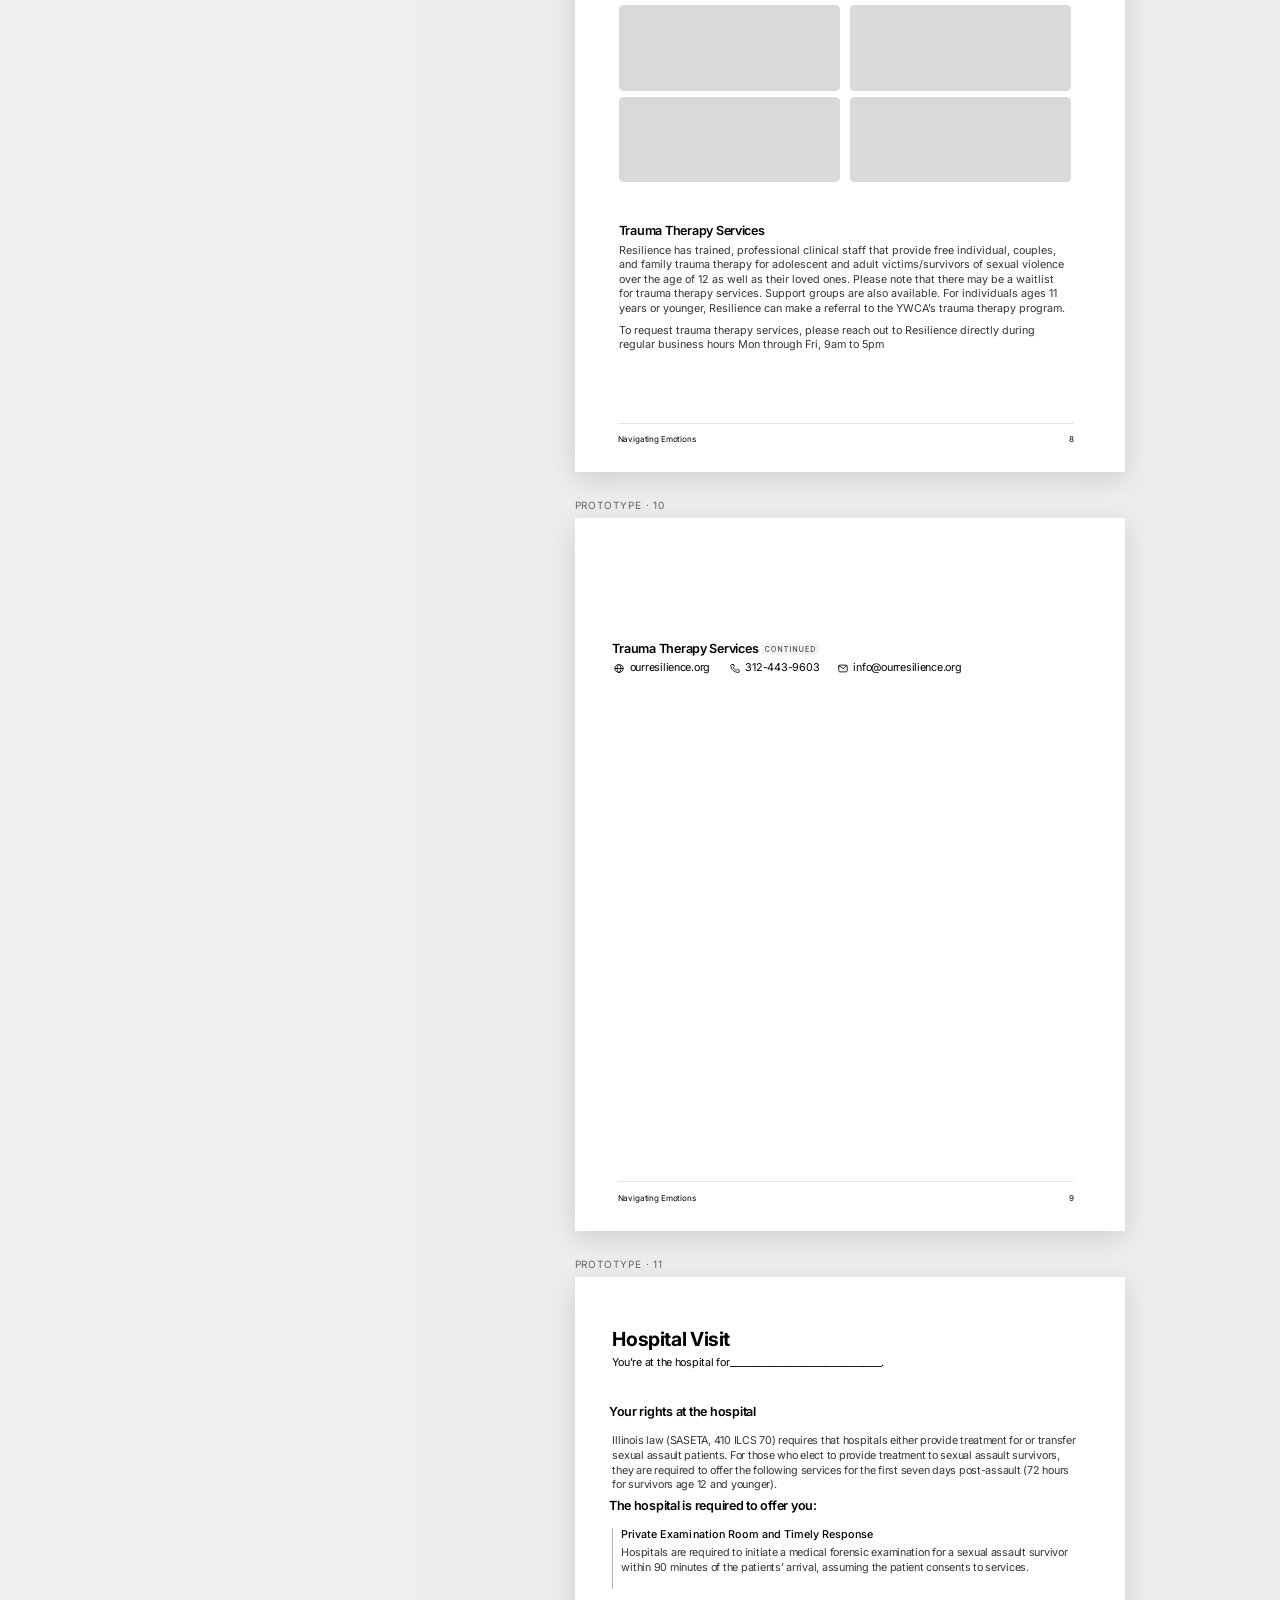
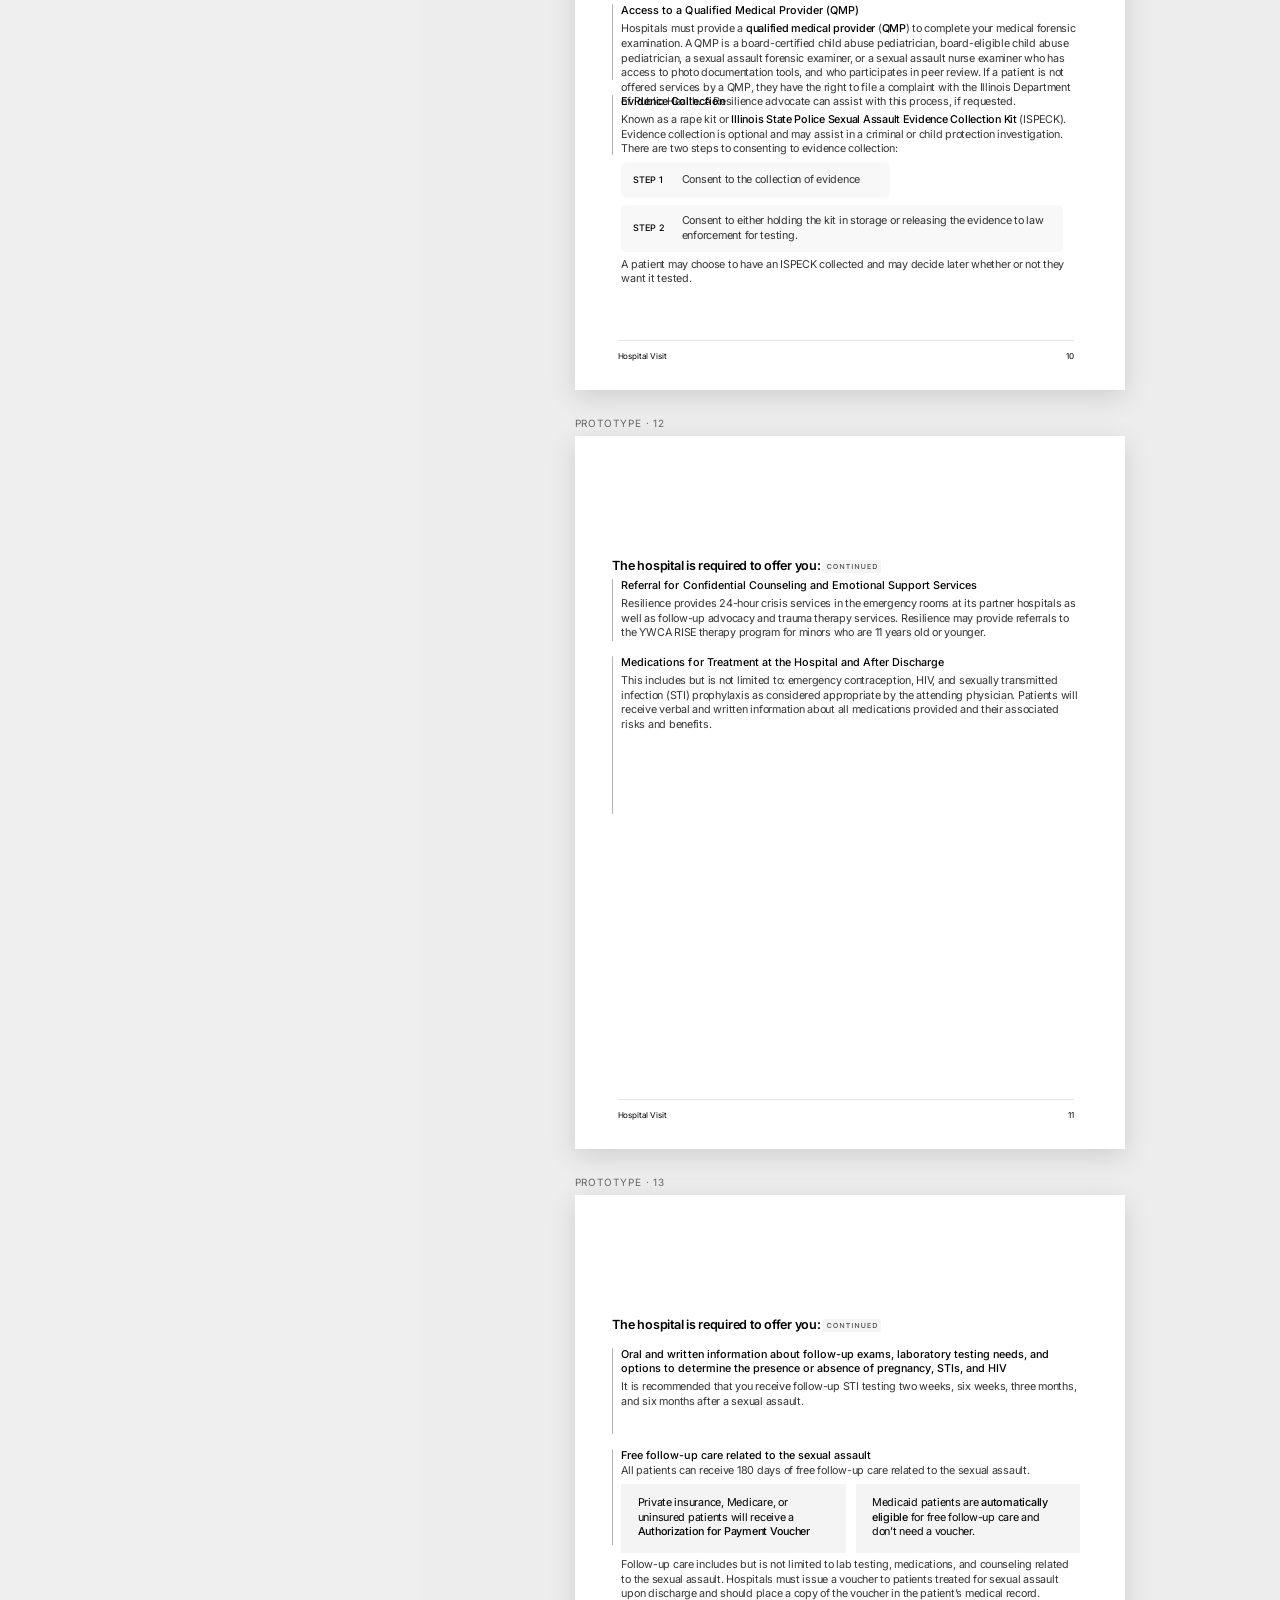
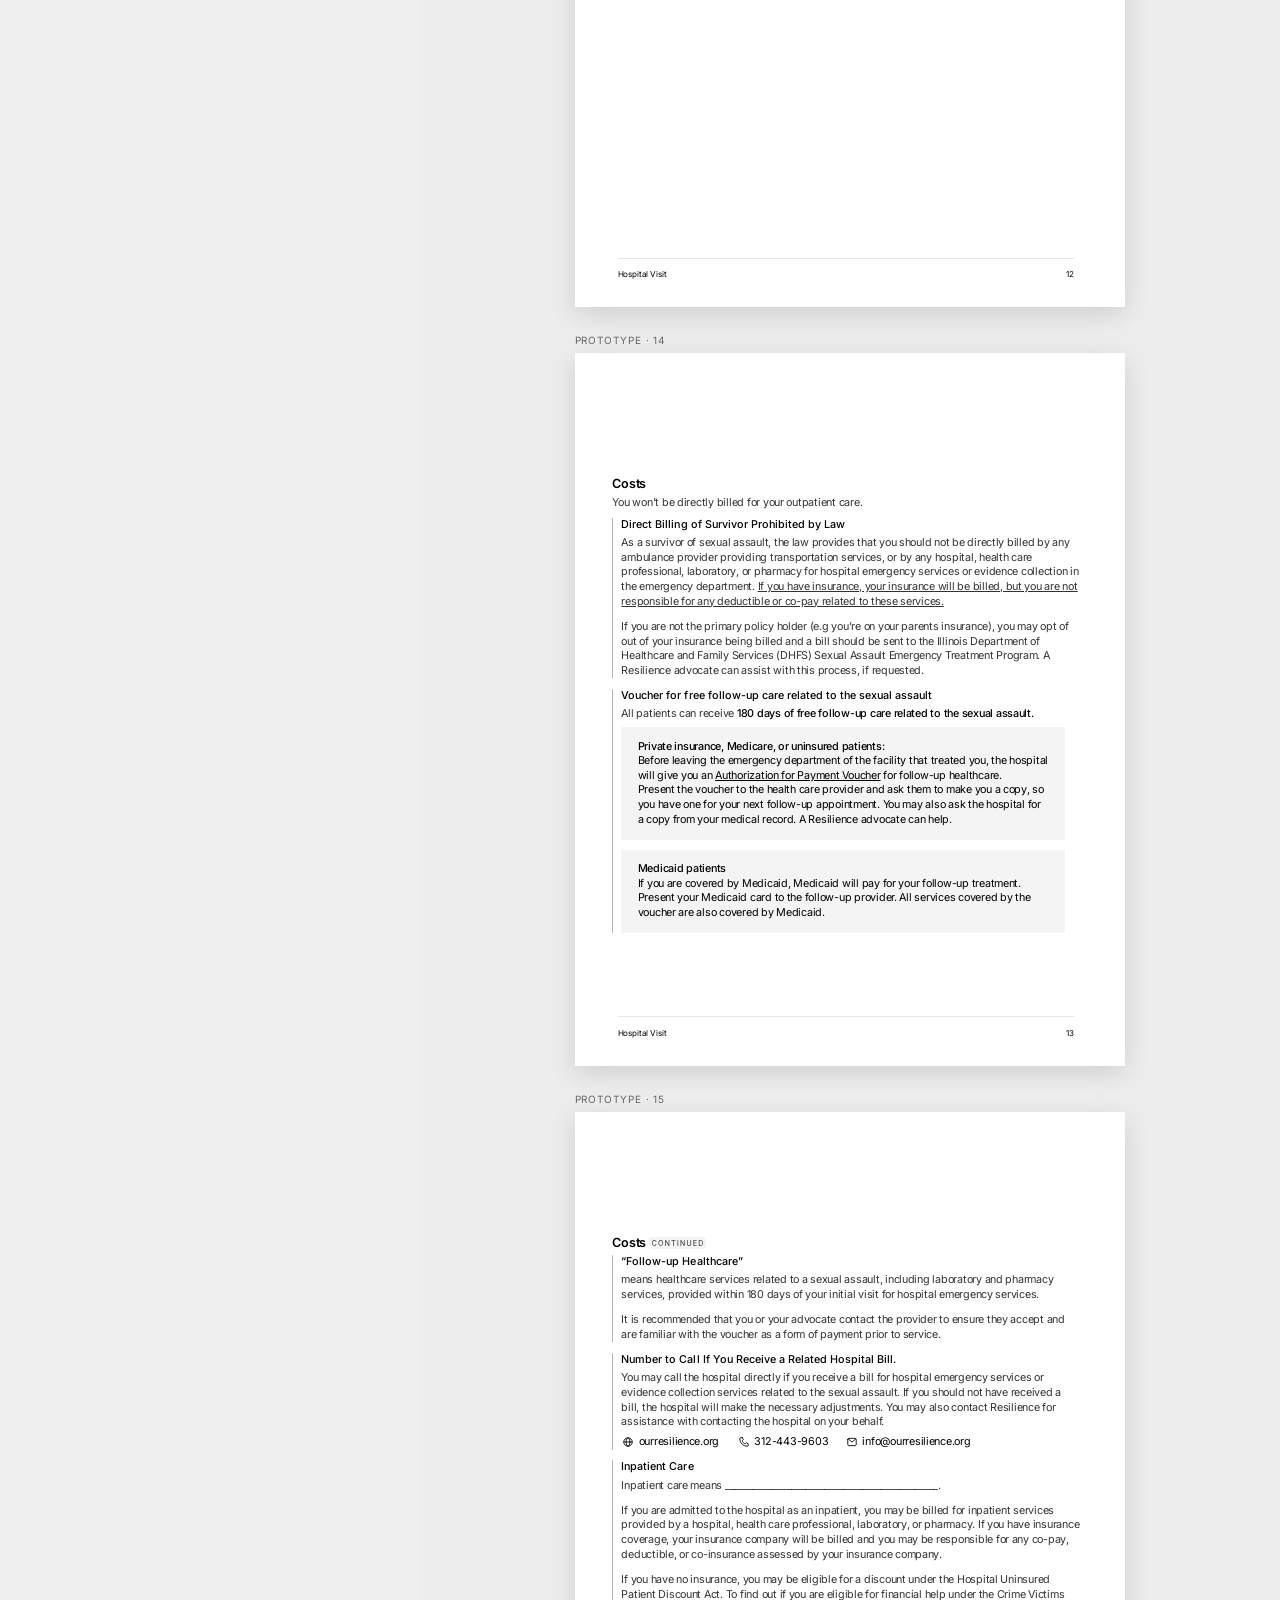
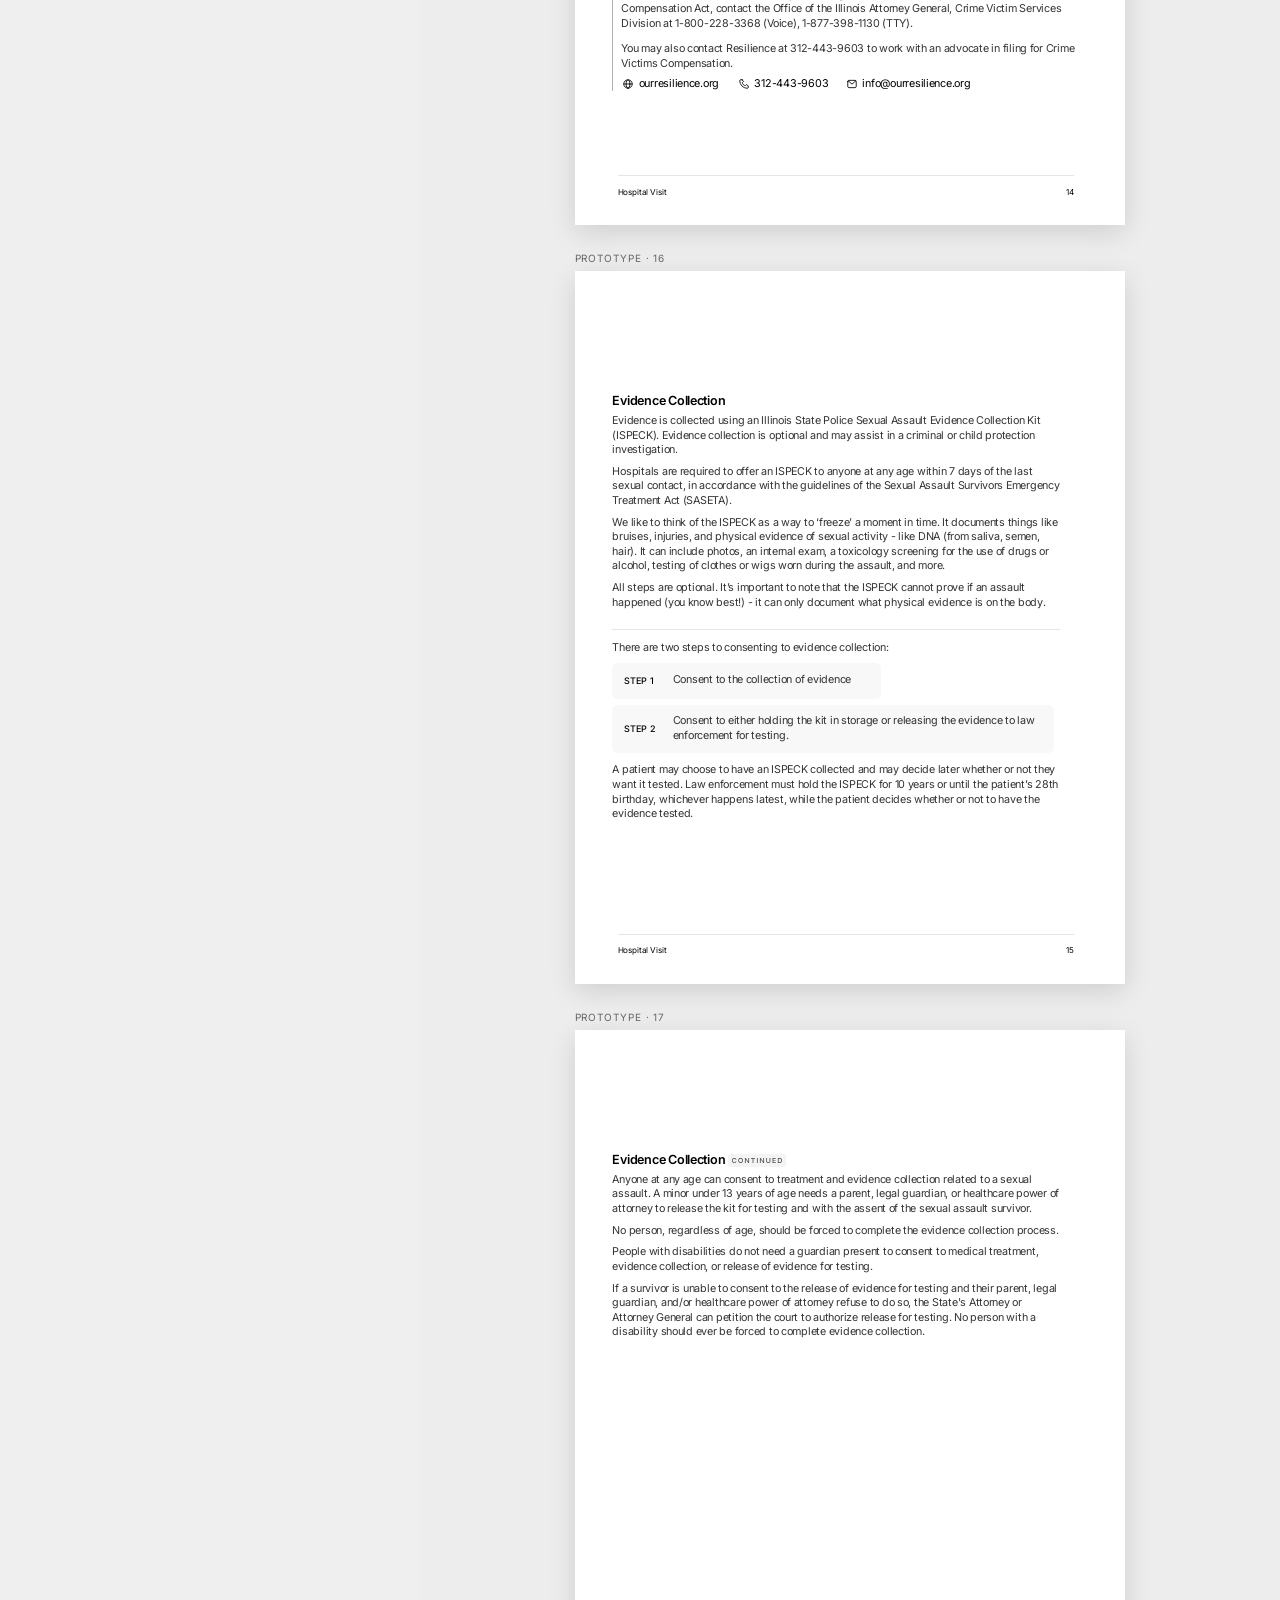
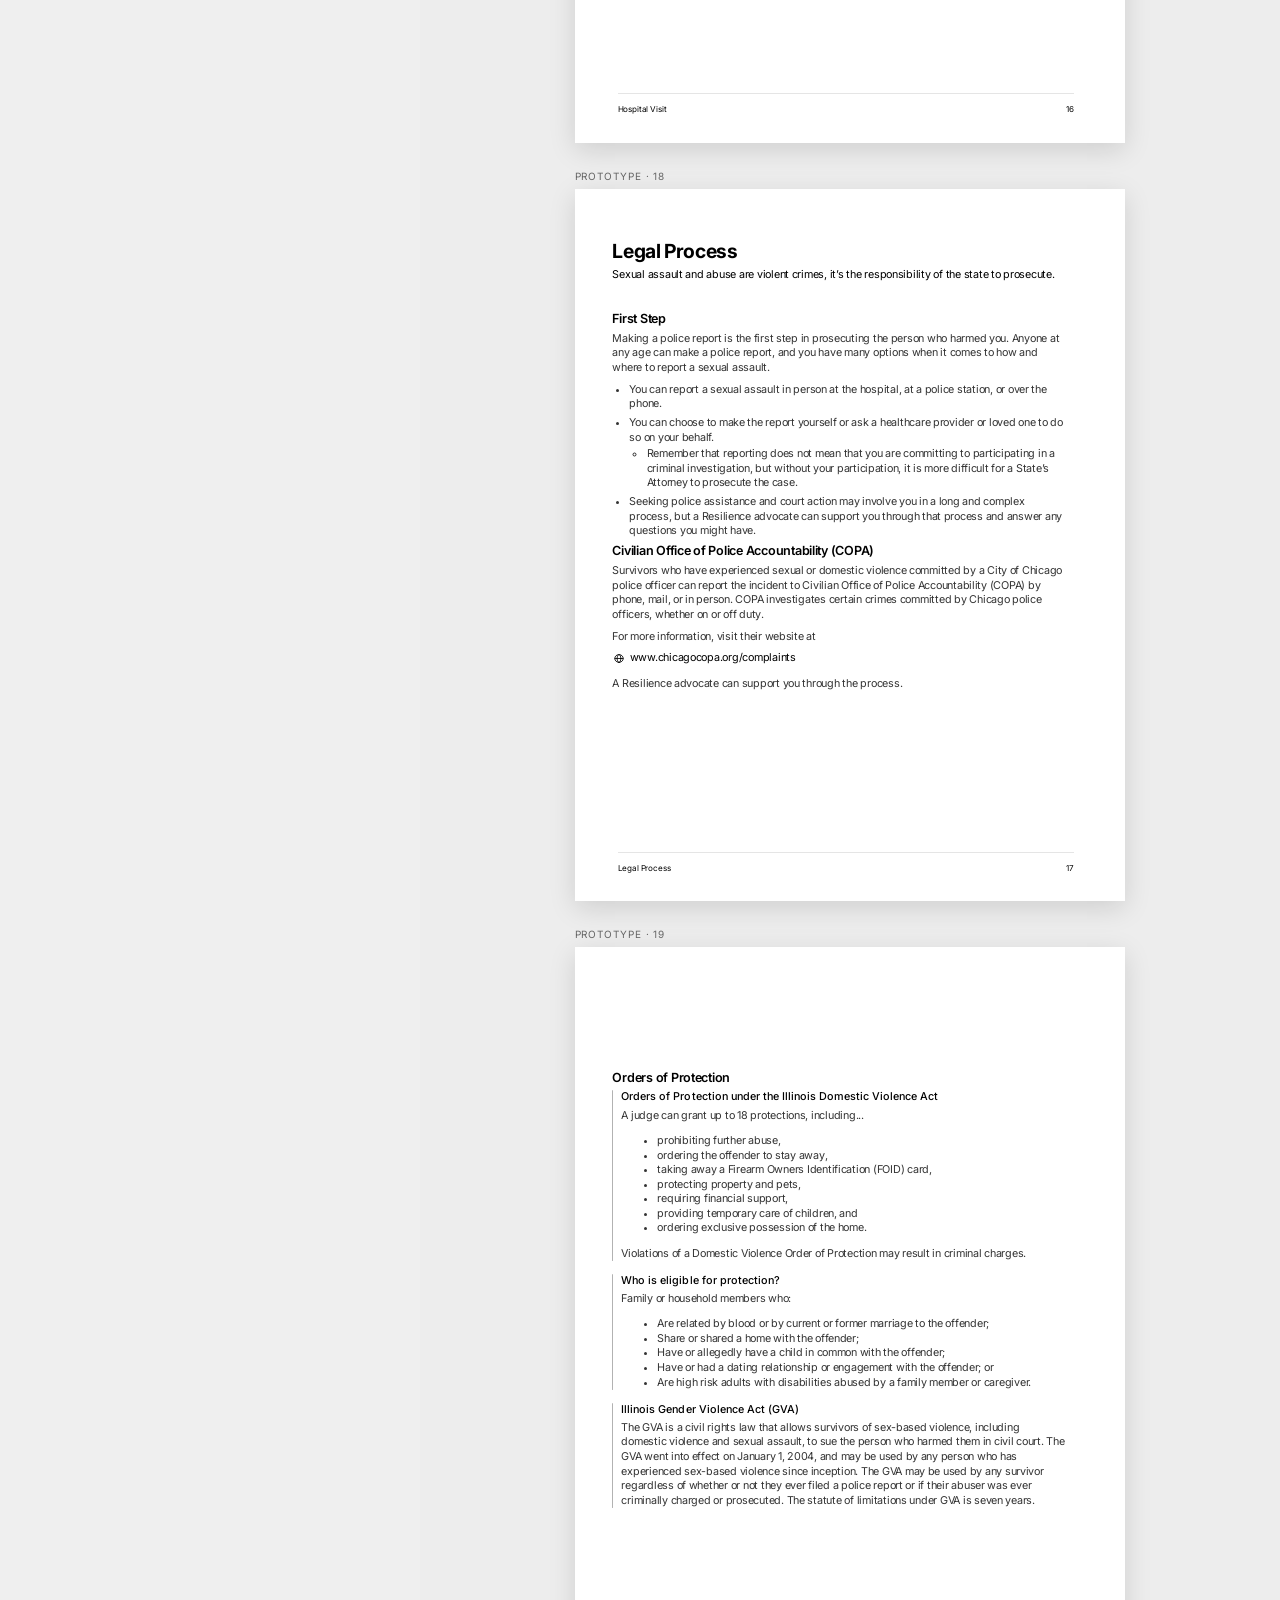
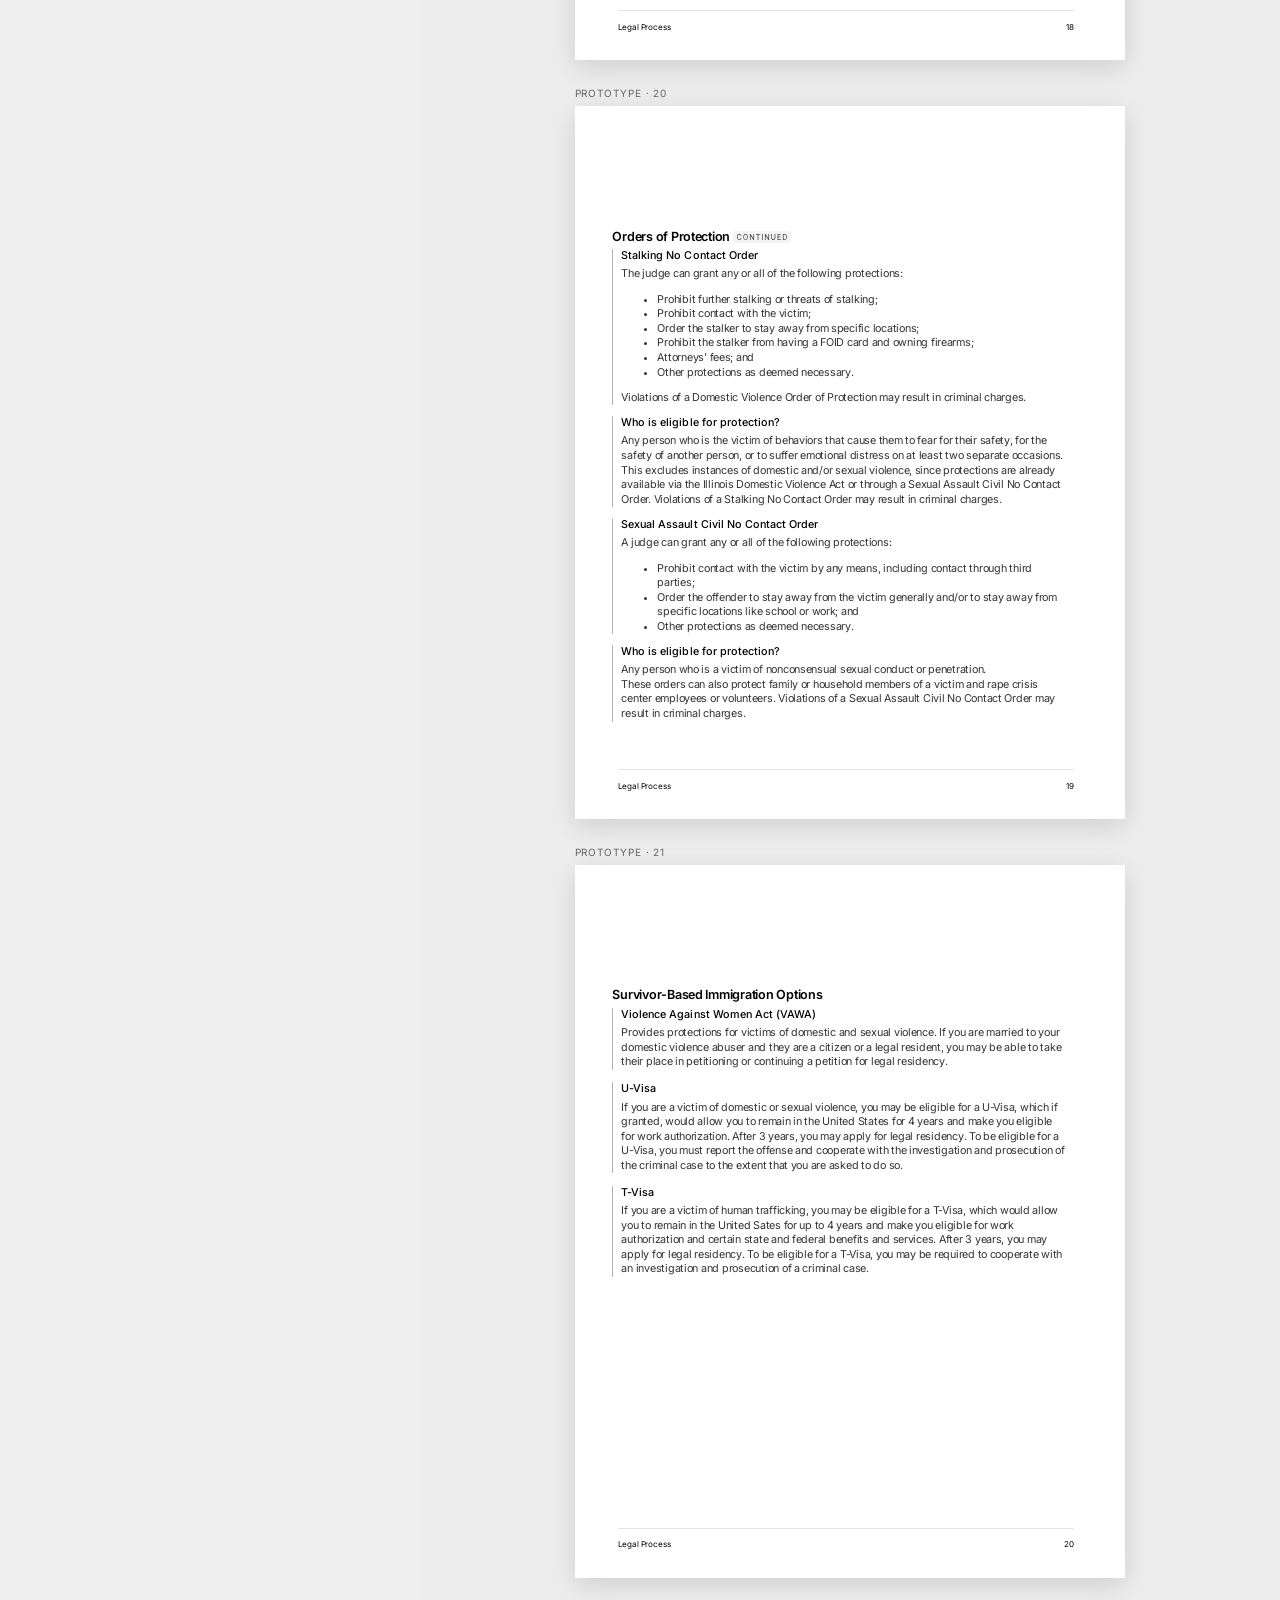
==== commit 7a9a7063: "Improve imported links and preview layout behavior" ====
--- a/index.html
+++ b/index.html
@@ -4,7 +4,7 @@
     <meta charset="UTF-8" />
     <meta name="viewport" content="width=device-width, initial-scale=1.0" />
     <title>Resilience Packet Publisher — Prototype</title>
-    <link rel="stylesheet" href="styles.css?v=20260715-32" />
+    <link rel="stylesheet" href="styles.css?v=20260715-39" />
   </head>
   <body>
     <main class="app-shell figma-hidden">
@@ -55,8 +55,16 @@
             </div>
             <p id="importSummary" class="import-summary" aria-live="polite" hidden></p>
             <div id="quickLinkSection" class="quick-link-section" hidden>
-              <span class="quick-link-label">Quick Link</span>
+              <span class="quick-link-label">Quick Links</span>
               <button id="quickLink" class="quick-link" type="button"></button>
+              <a
+                class="text-link"
+                href="https://www.figma.com/design/nX8yFtz9kKYPjBQSy8Q3W8/RESILIENCE-CHICAGO?node-id=77-1097&amp;t=CzXVT5BcOEFCDduS-1"
+                target="_blank"
+                rel="noreferrer"
+              >
+                Suggested reasoning -&gt;
+              </a>
             </div>
             <div id="docsSource" hidden></div>
           </div>
@@ -125,6 +133,6 @@
 
     <div id="measurementStage" class="measurement-stage" aria-hidden="true"></div>
     <script src="packet-content.js?v=20260713-14"></script>
-    <script type="module" src="app.js?v=20260715-34"></script>
+    <script type="module" src="app.js?v=20260715-38"></script>
   </body>
 </html>
--- a/styles.css
+++ b/styles.css
@@ -603,7 +603,19 @@
 }
 
 @media (min-width: 981px) {
+  .preview-content {
+    grid-template-columns: minmax(0, 1fr);
+  }
+
+  .preview-main,
   .preview-controls {
+    grid-column: 1;
+    grid-row: 1;
+  }
+
+  .preview-controls {
+    align-self: start;
+    justify-self: end;
     margin-top: -36px;
   }
 }
@@ -716,12 +728,6 @@
   justify-self: start;
 }
 
-.app-shell.two-page-preview #toggleSpread {
-  border-color: #111;
-  background: #111;
-  color: #fff;
-}
-
 .comparison-column {
   display: grid;
   gap: 8px;
@@ -732,7 +738,7 @@
   margin: 0;
   color: #666;
   font-size: 10px;
-  font-weight: 700;
+  font-weight: 400;
   letter-spacing: 0.09em;
   line-height: 1;
   text-transform: uppercase;
@@ -756,6 +762,12 @@
   zoom: var(--page-scale);
   background: var(--paper);
   box-shadow: 0 8px 28px rgba(0, 0, 0, 0.13);
+}
+
+.paper a {
+  color: inherit;
+  cursor: pointer;
+  text-decoration: none;
 }
 
 .cover-page {
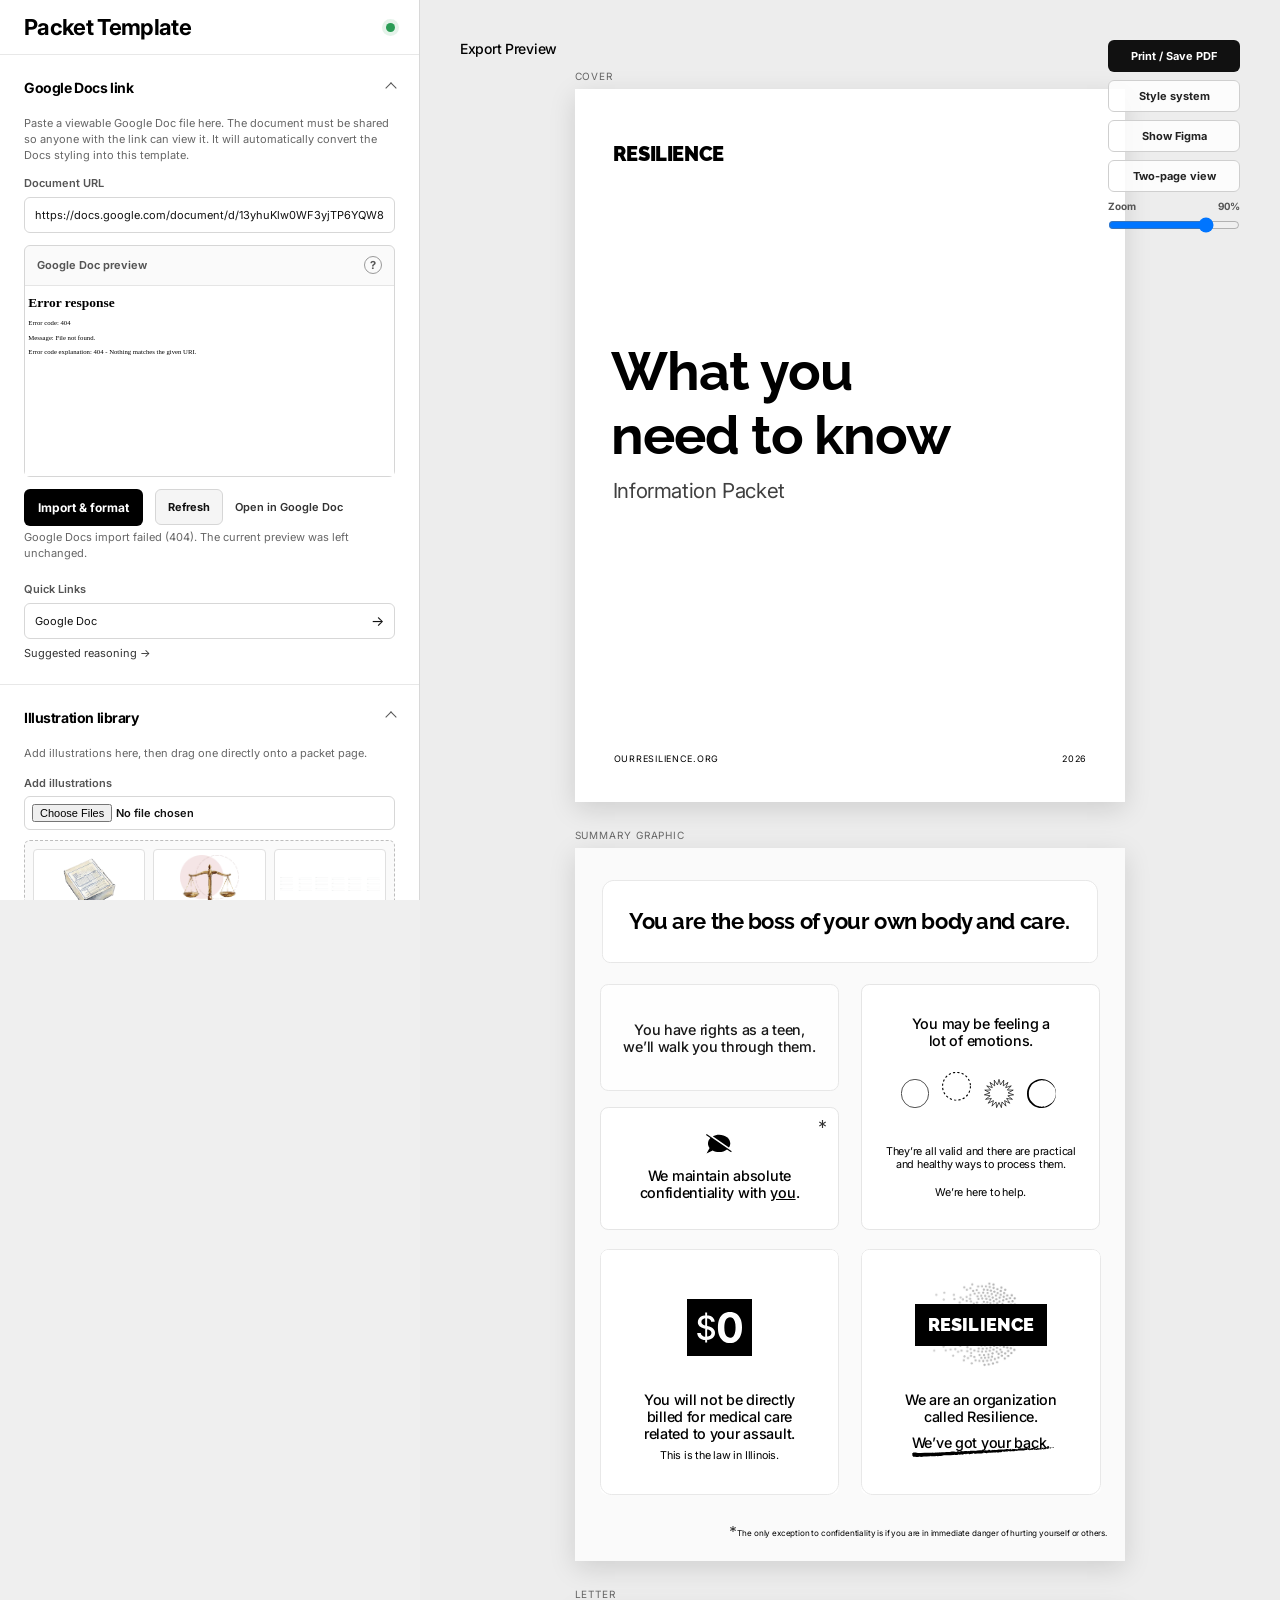
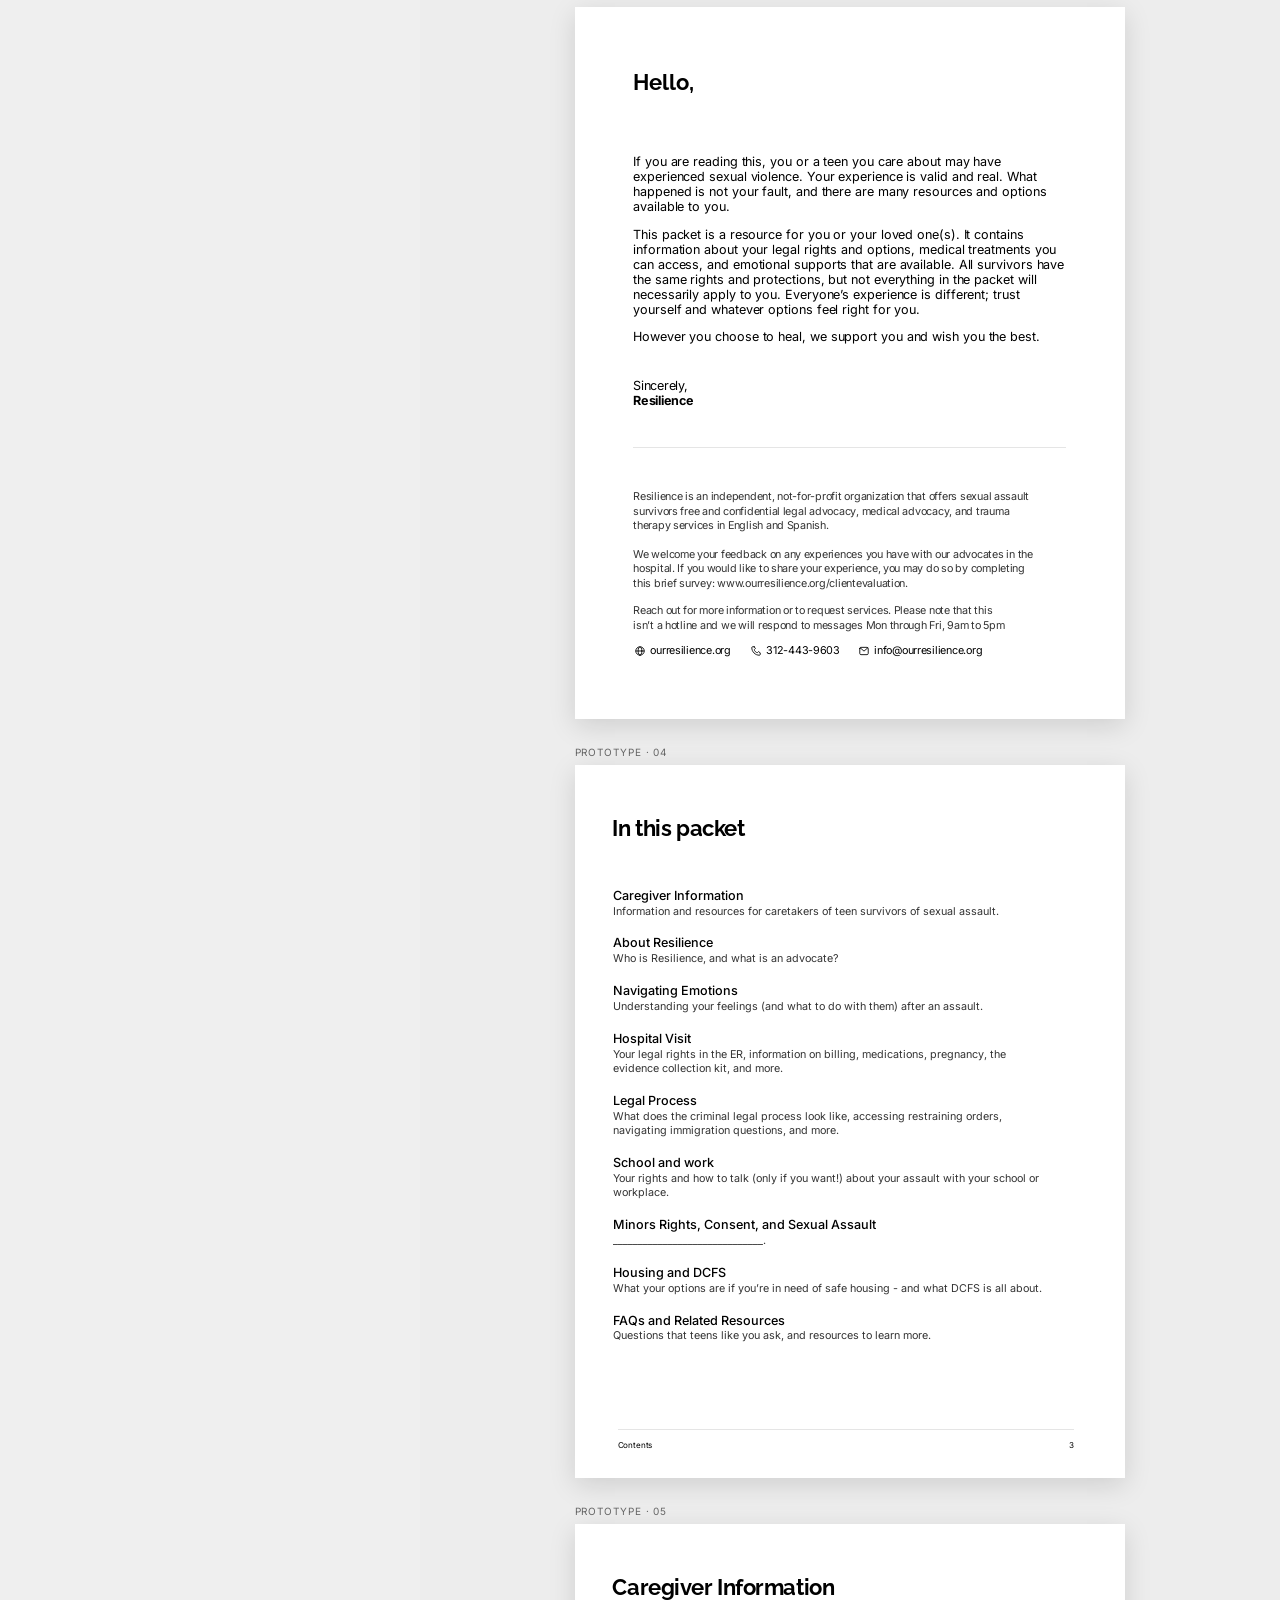
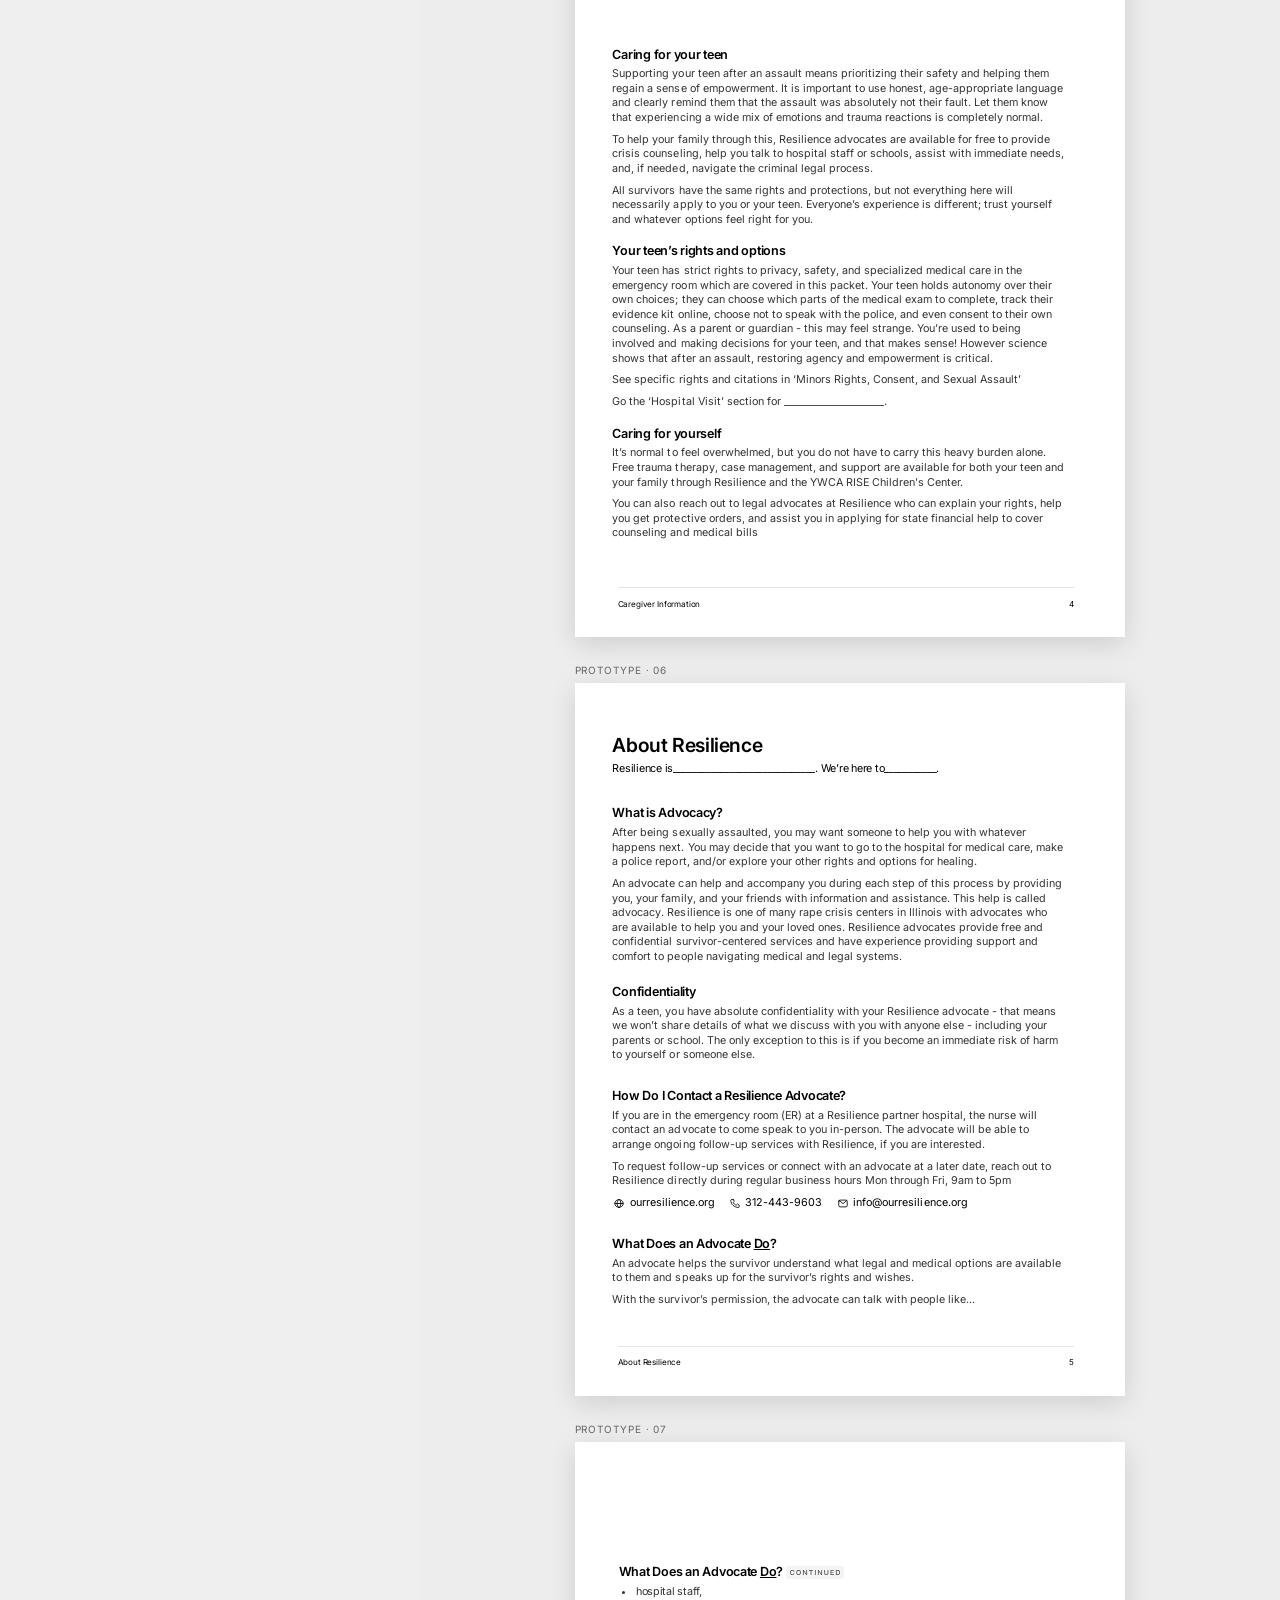
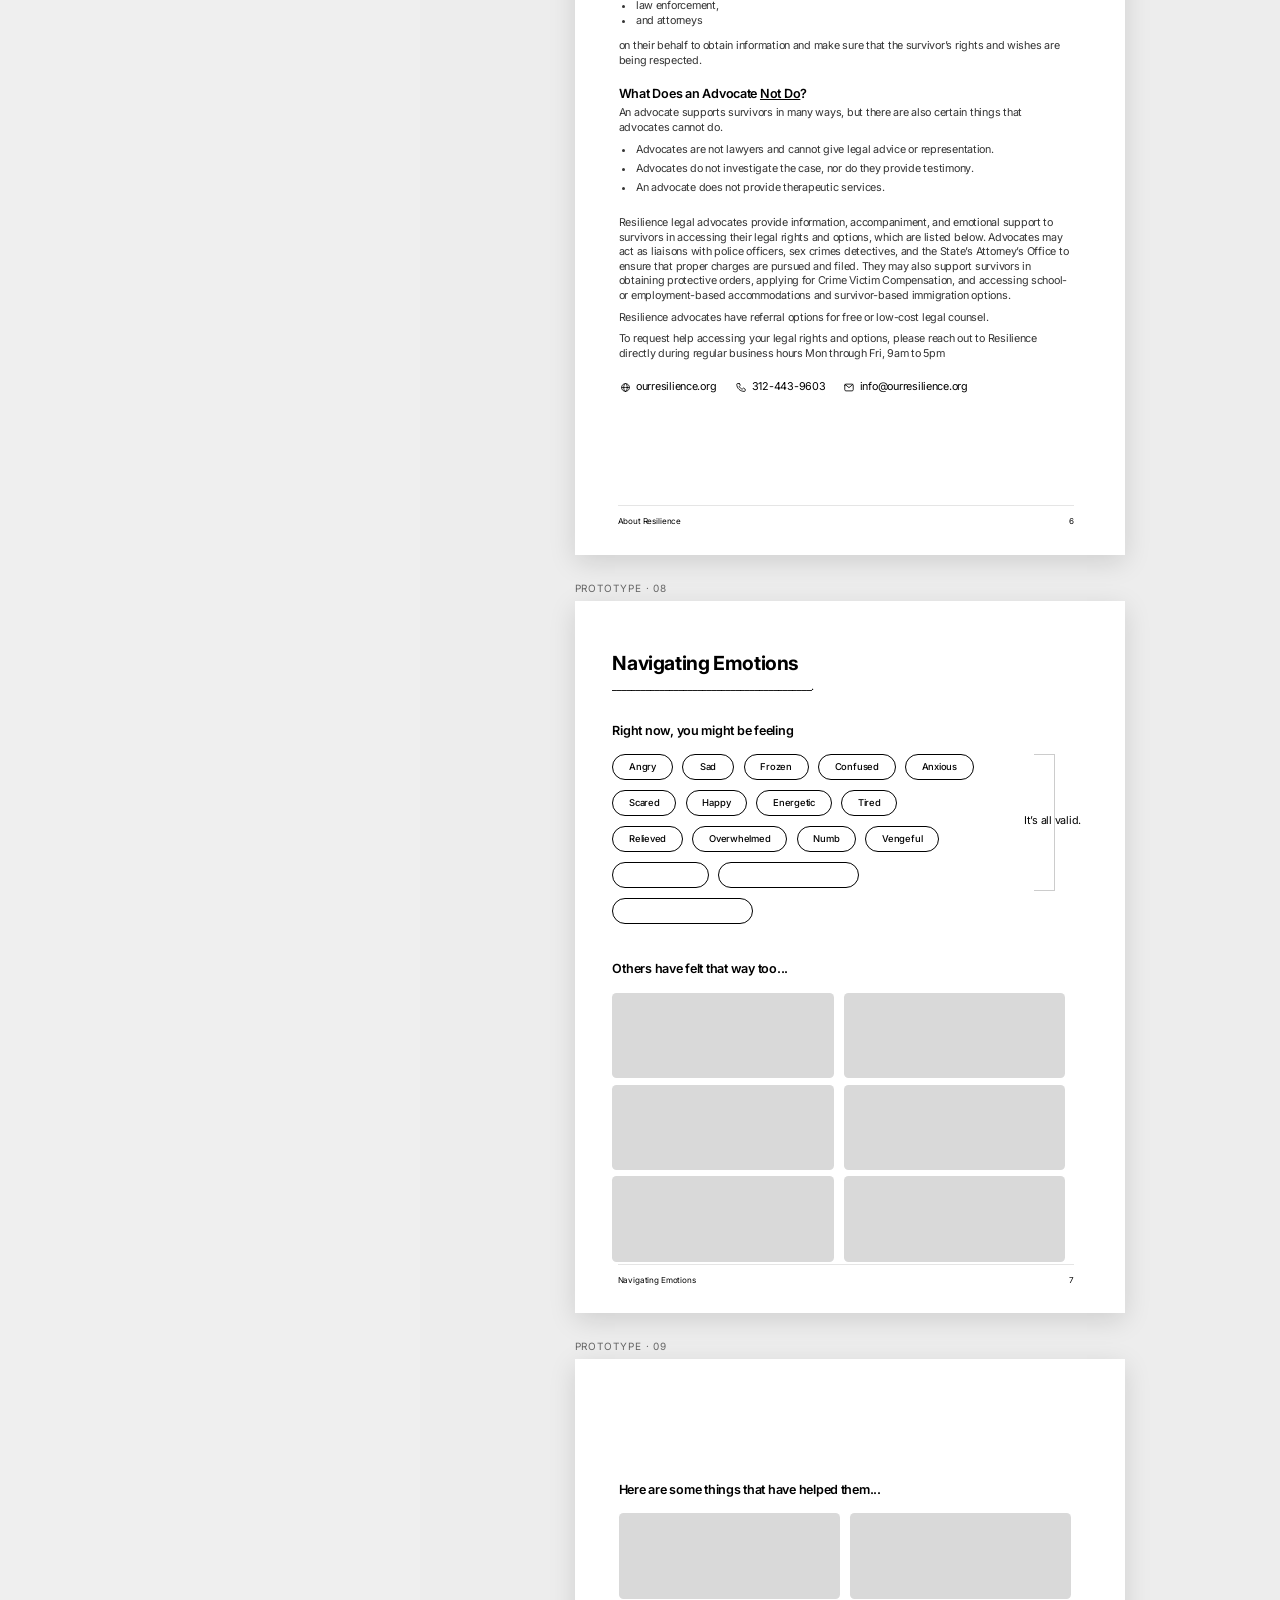
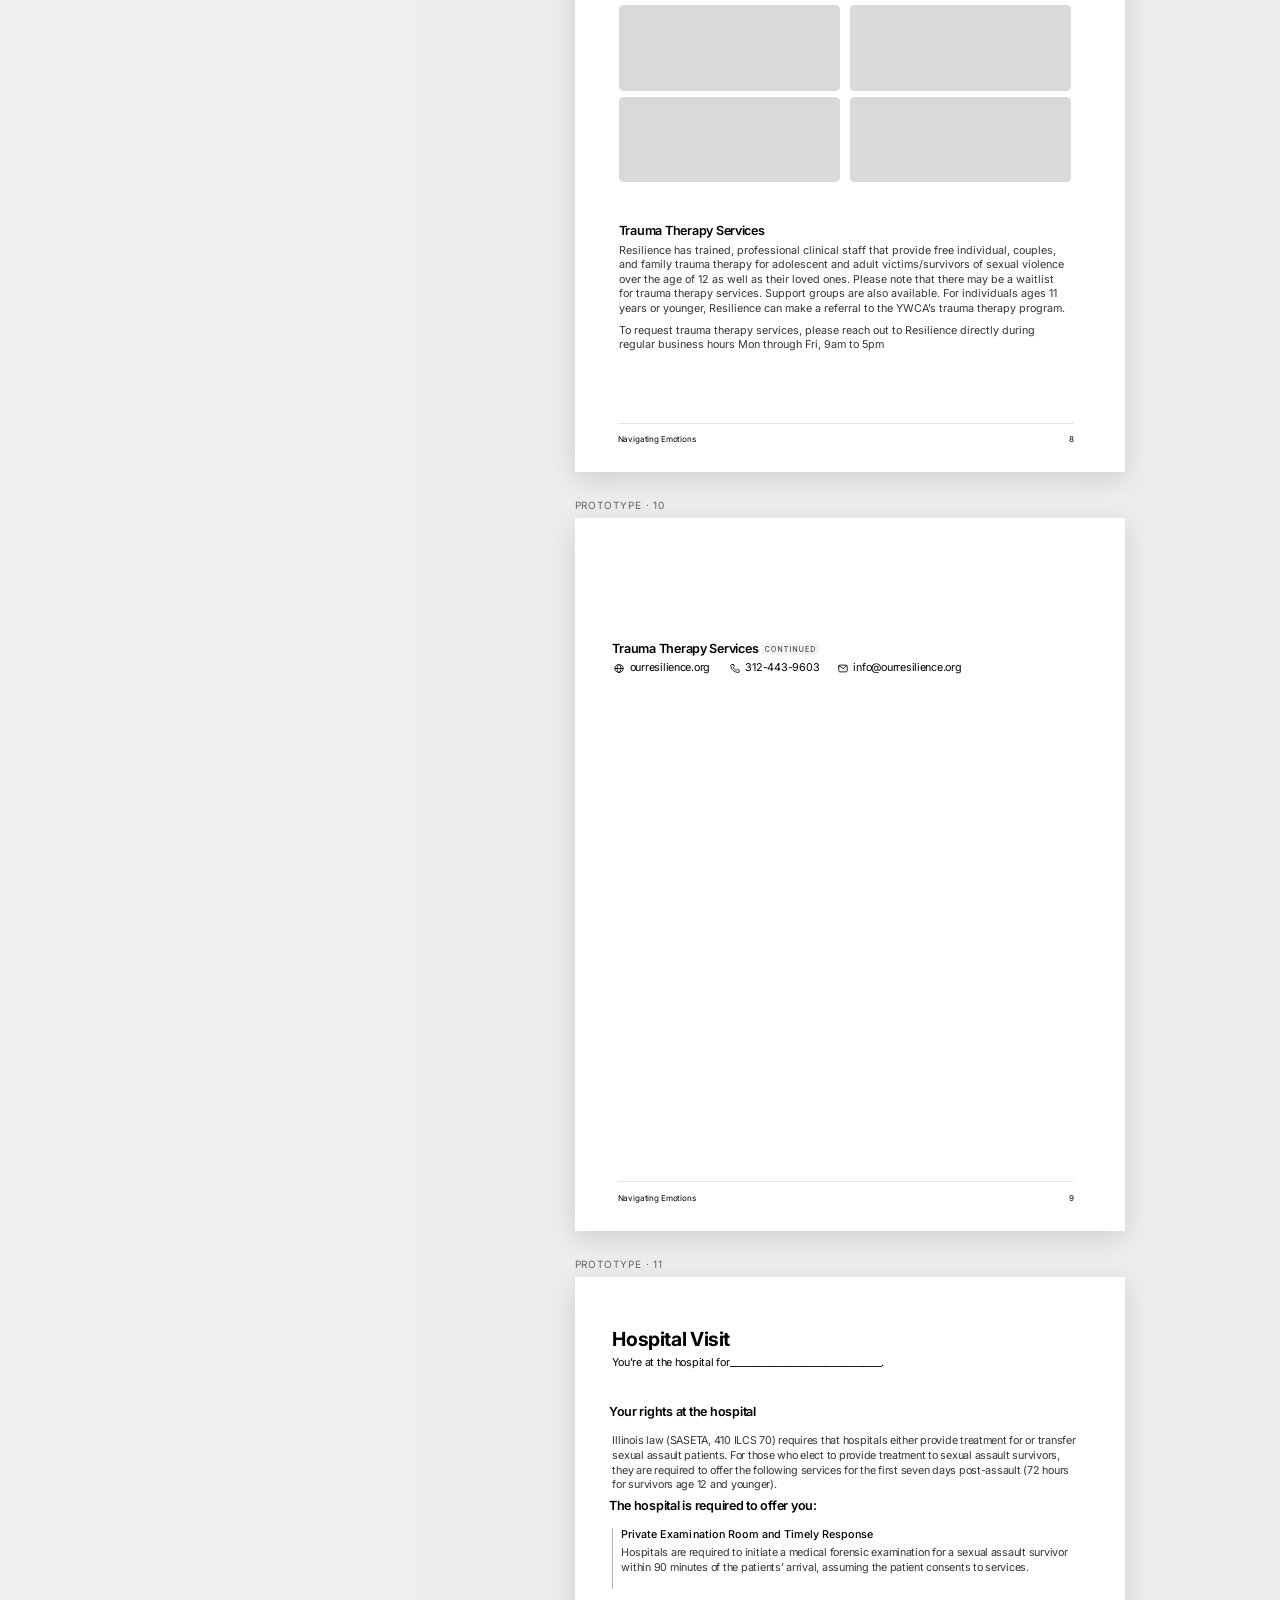
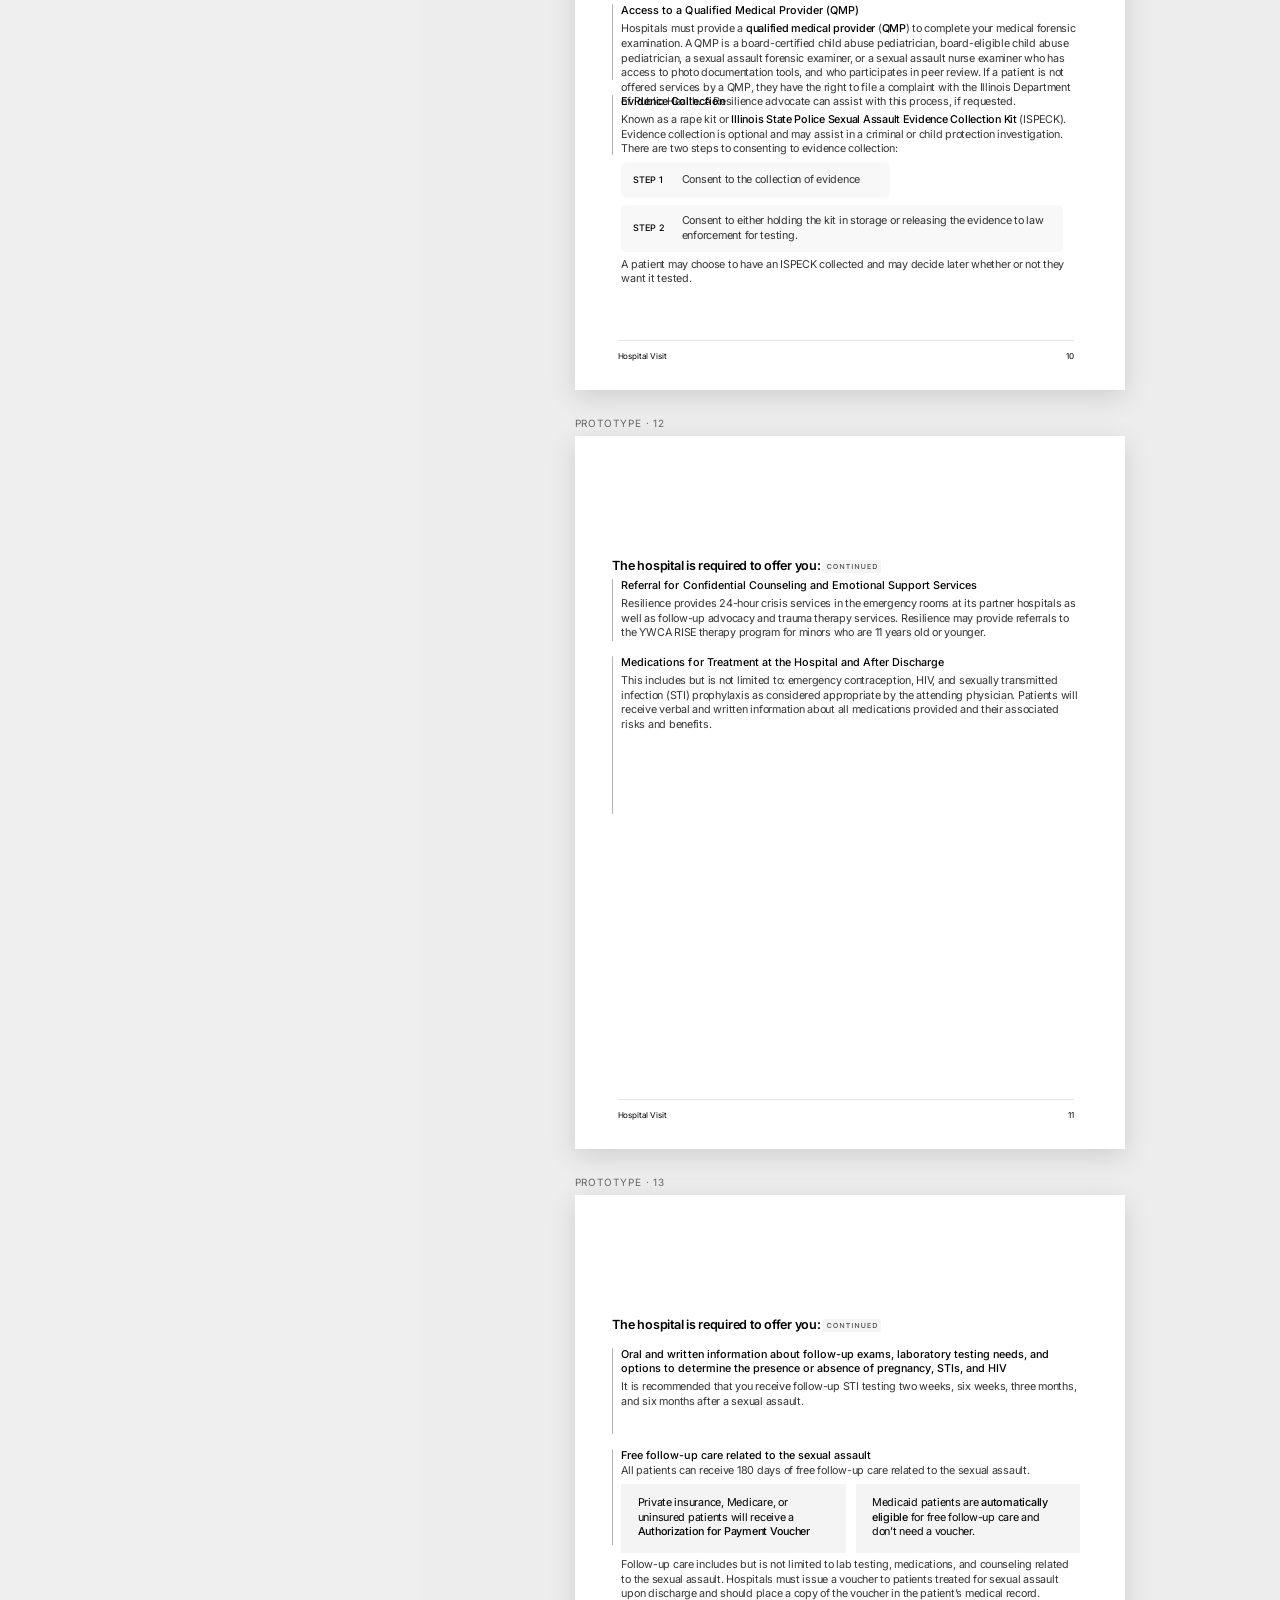
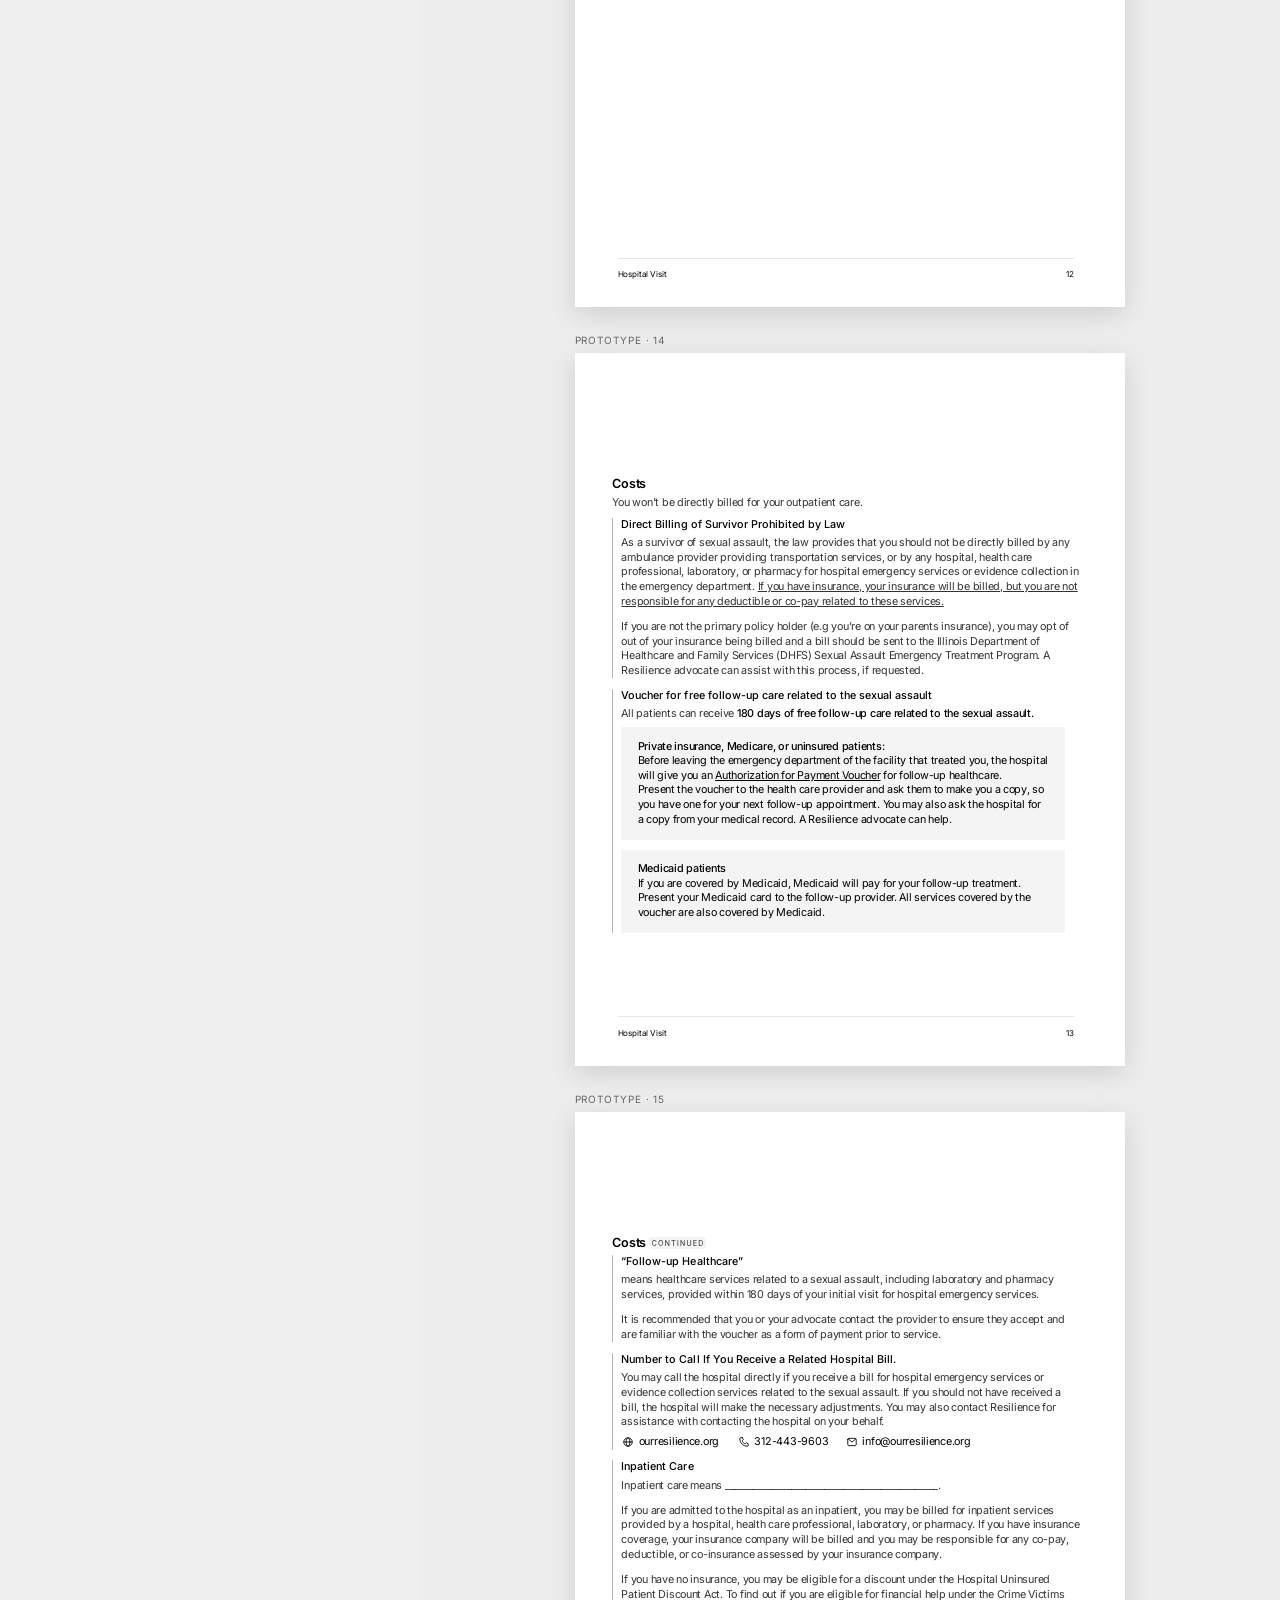
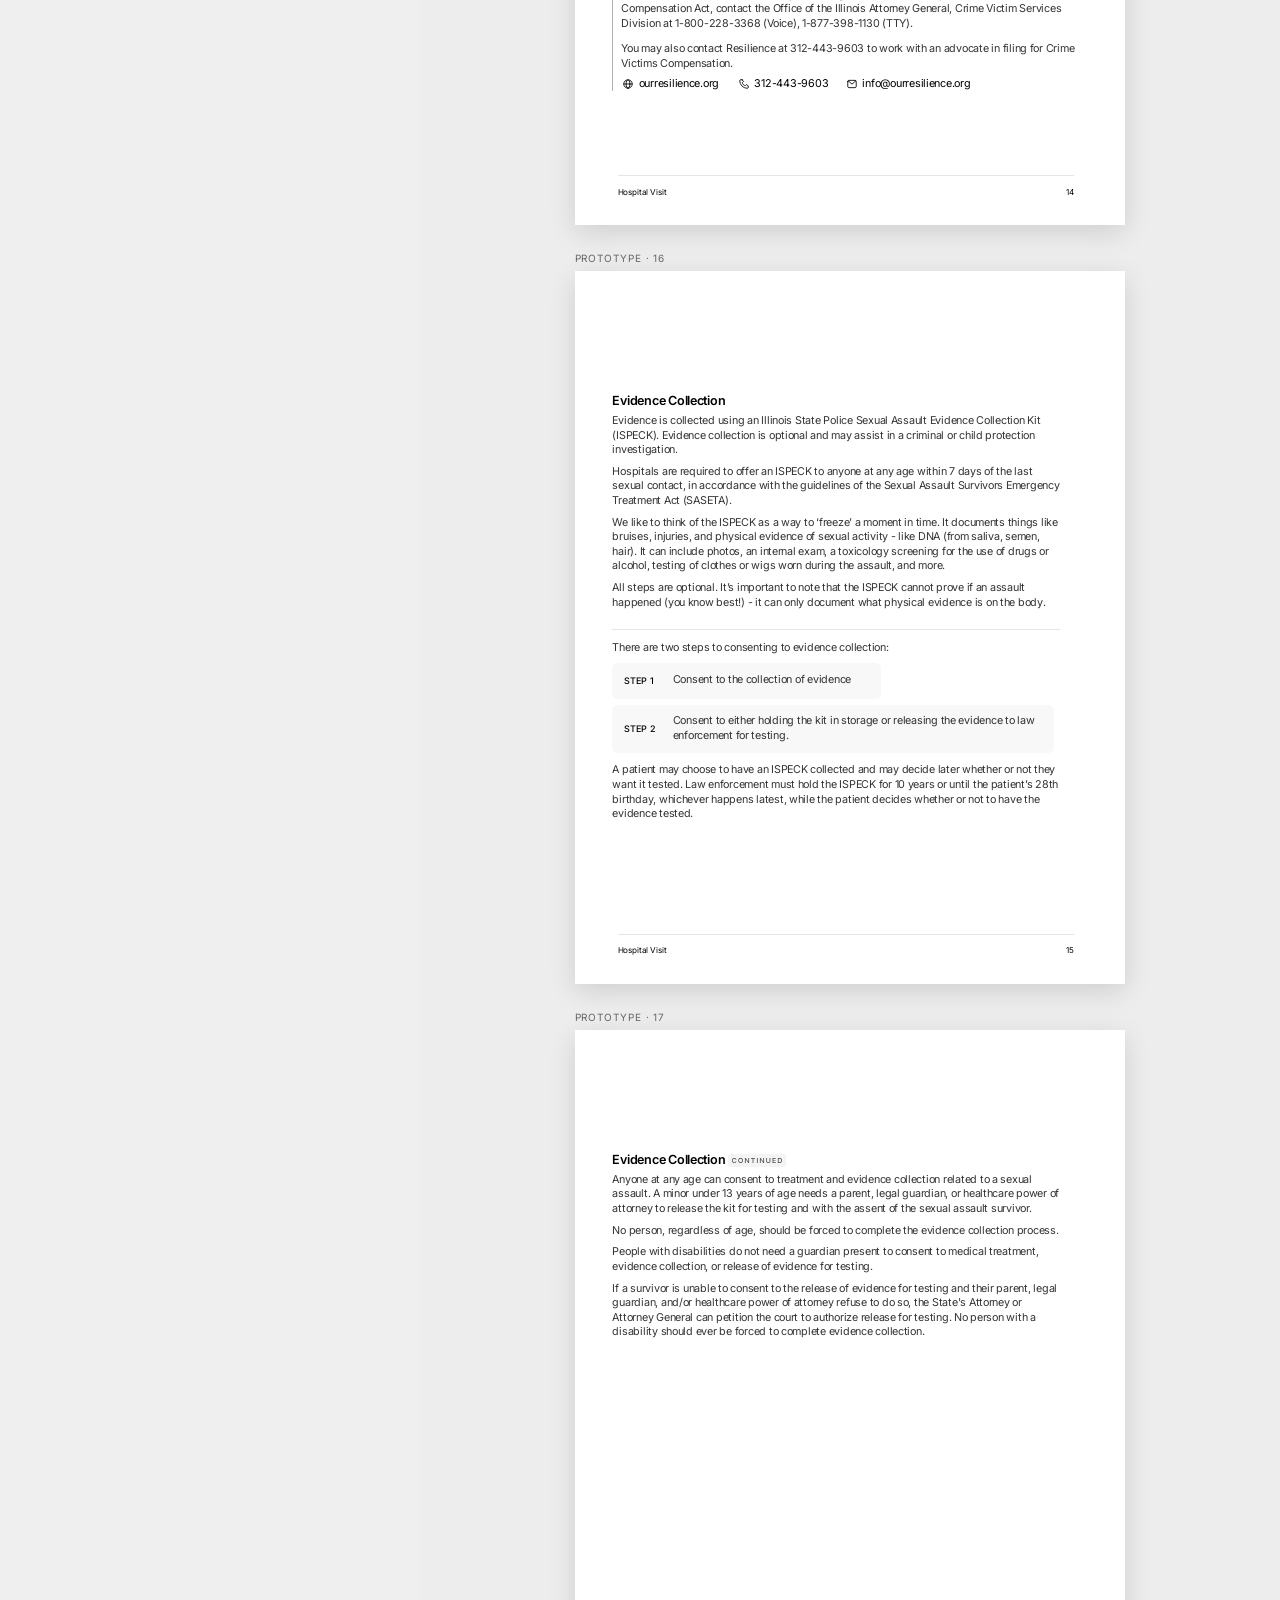
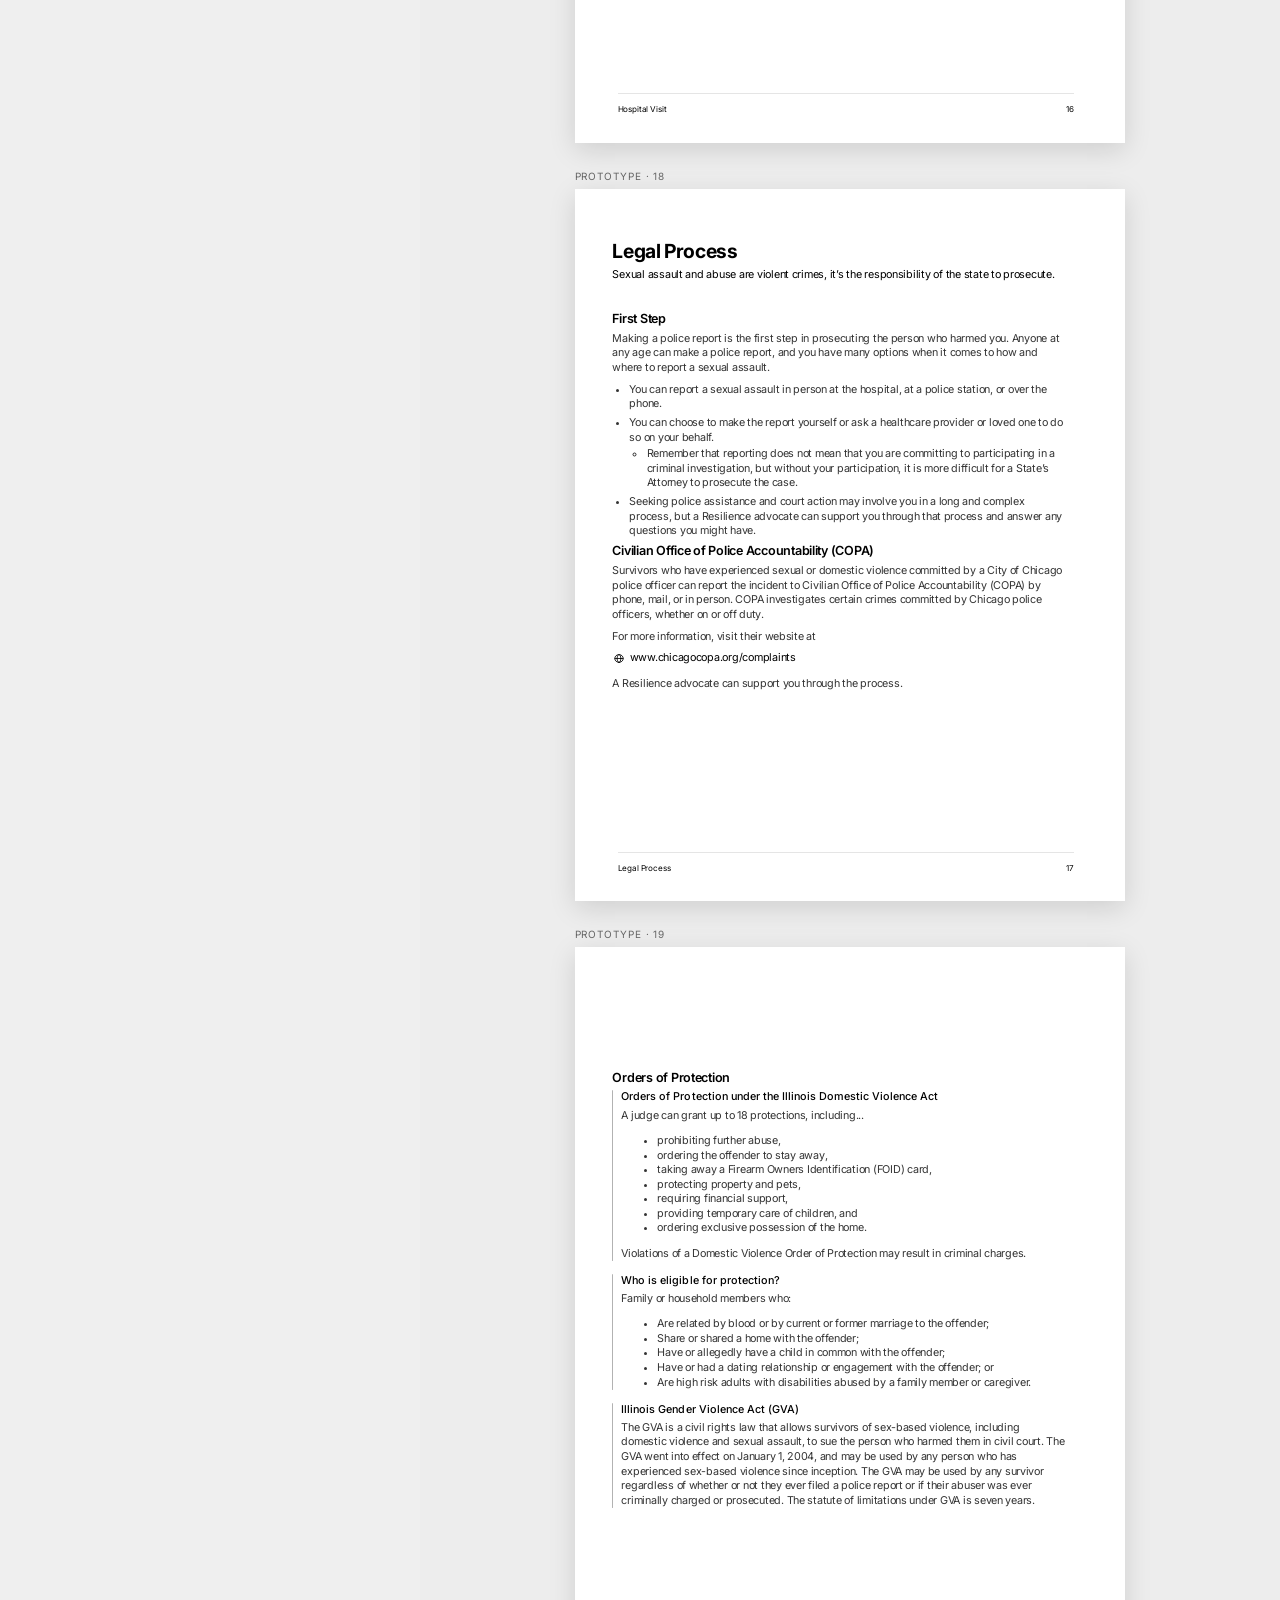
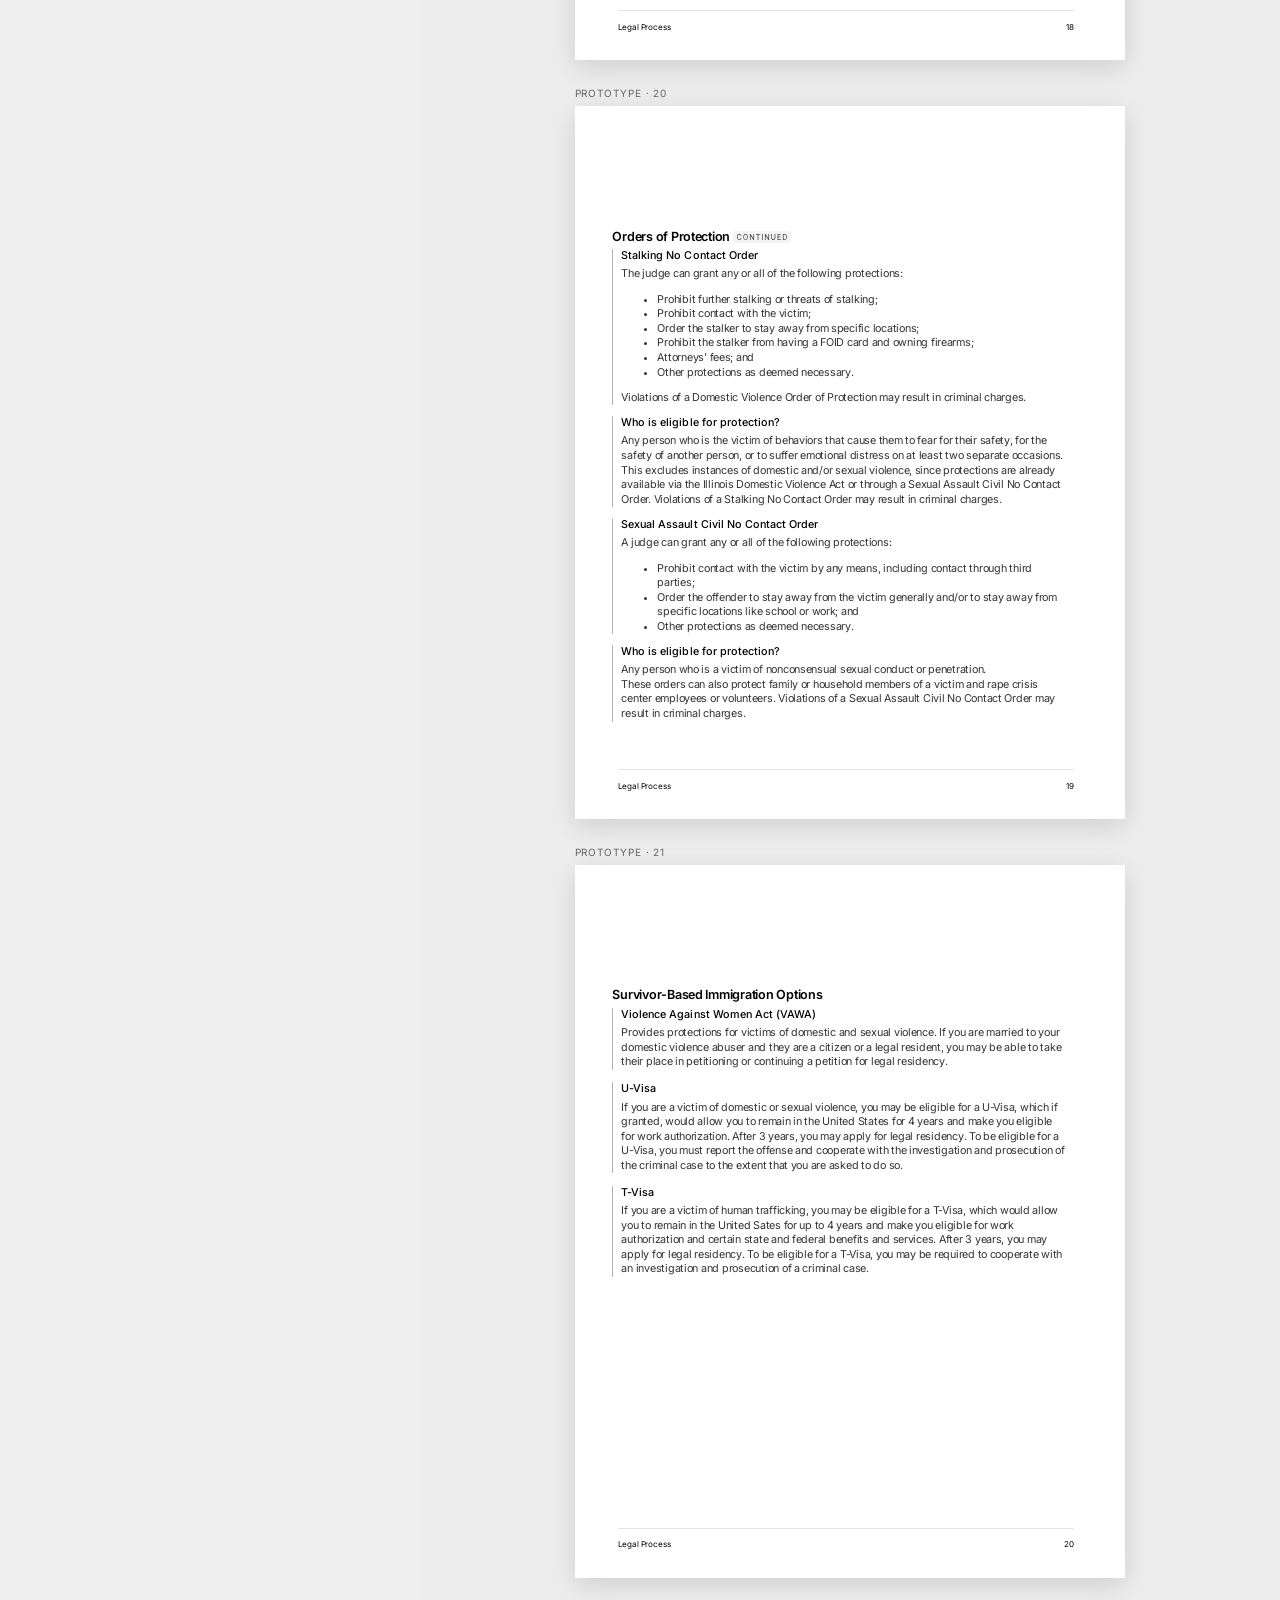
==== commit 43e2ad4d: "Add suggested reasoning quick link" ====
--- a/index.html
+++ b/index.html
@@ -58,7 +58,7 @@
               <span class="quick-link-label">Quick Links</span>
               <button id="quickLink" class="quick-link" type="button"></button>
               <a
-                class="text-link"
+                class="text-link quick-link-suggestion"
                 href="https://www.figma.com/design/nX8yFtz9kKYPjBQSy8Q3W8/RESILIENCE-CHICAGO?node-id=77-1097&amp;t=CzXVT5BcOEFCDduS-1"
                 target="_blank"
                 rel="noreferrer"
--- a/styles.css
+++ b/styles.css
@@ -317,7 +317,7 @@
 .quick-link-section {
   display: grid;
   gap: 7px;
-  margin-top: 14px;
+  margin-top: 20px;
   color: #555;
   font-size: 11px;
   font-weight: 600;
@@ -525,6 +525,10 @@
   text-decoration: none;
 }
 
+.quick-link-suggestion {
+  font-weight: 400;
+}
+
 .primary-button,
 .secondary-button,
 .toolbar-button {
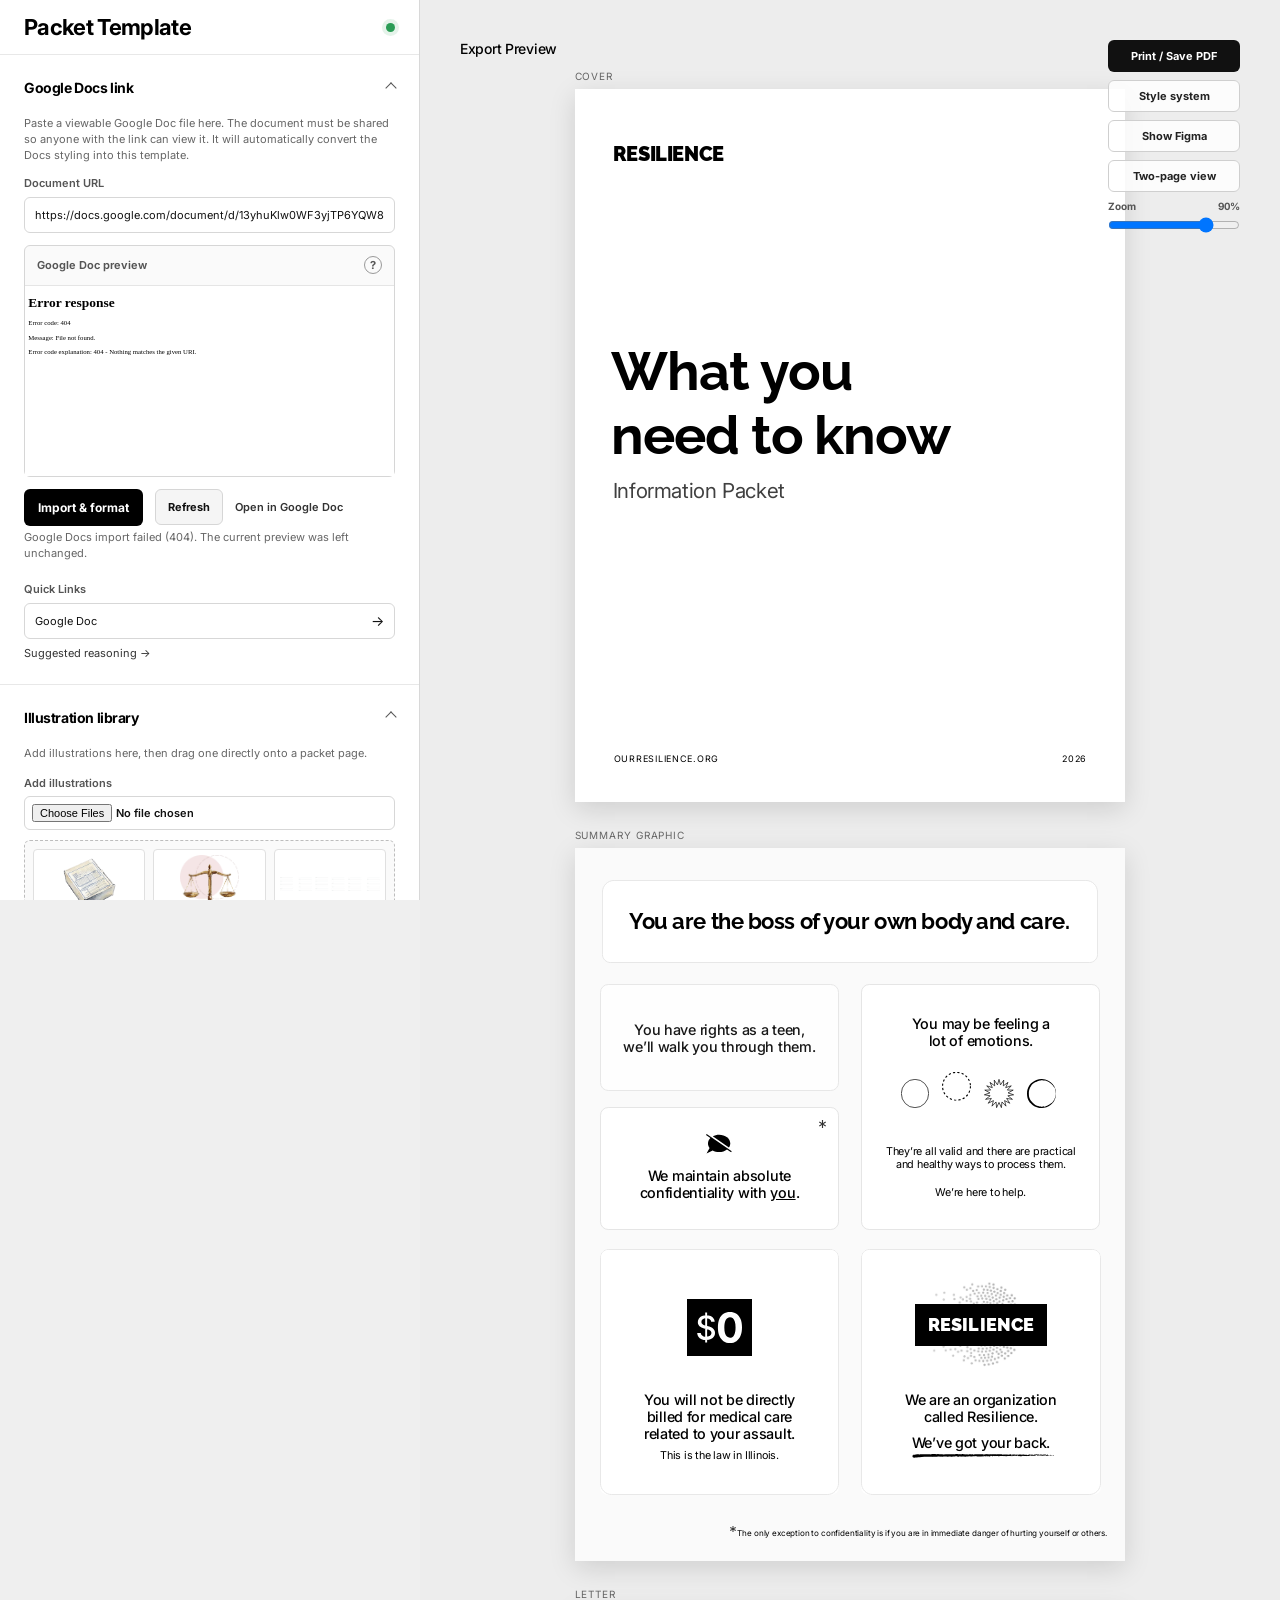
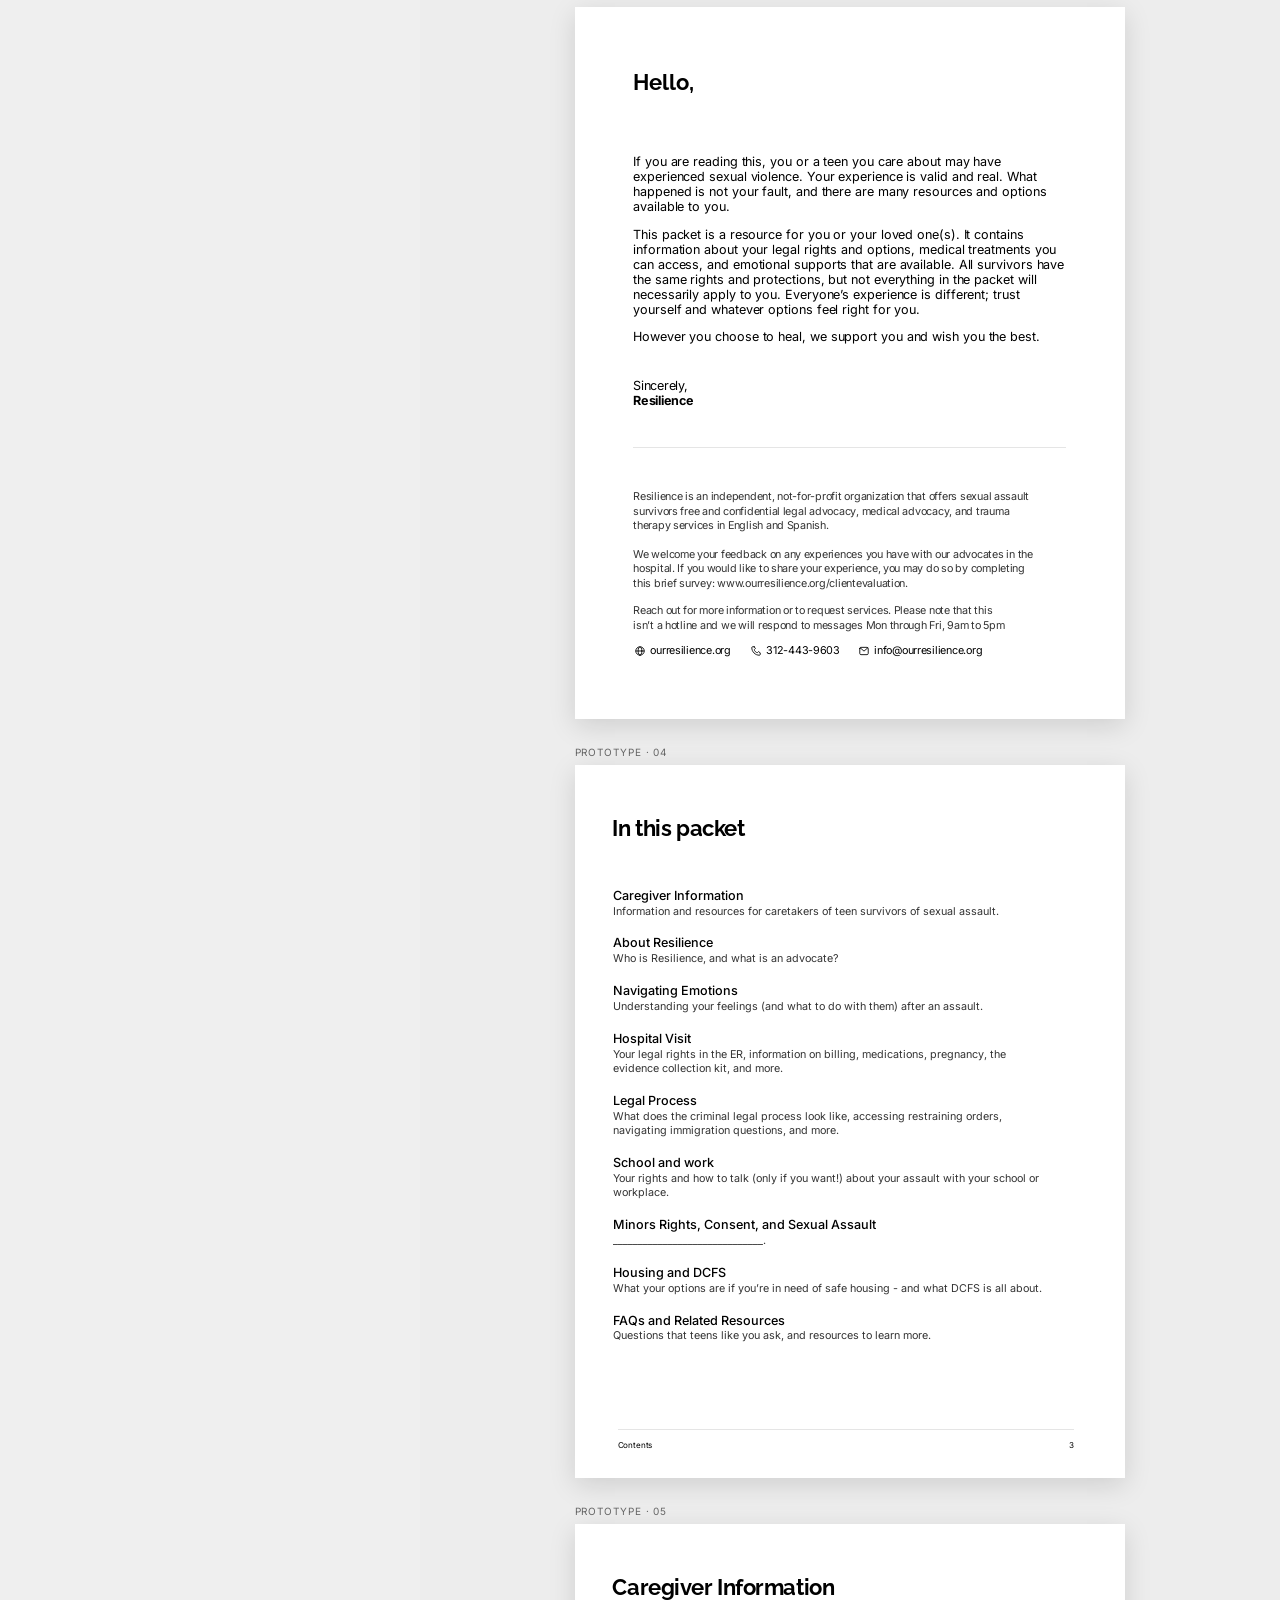
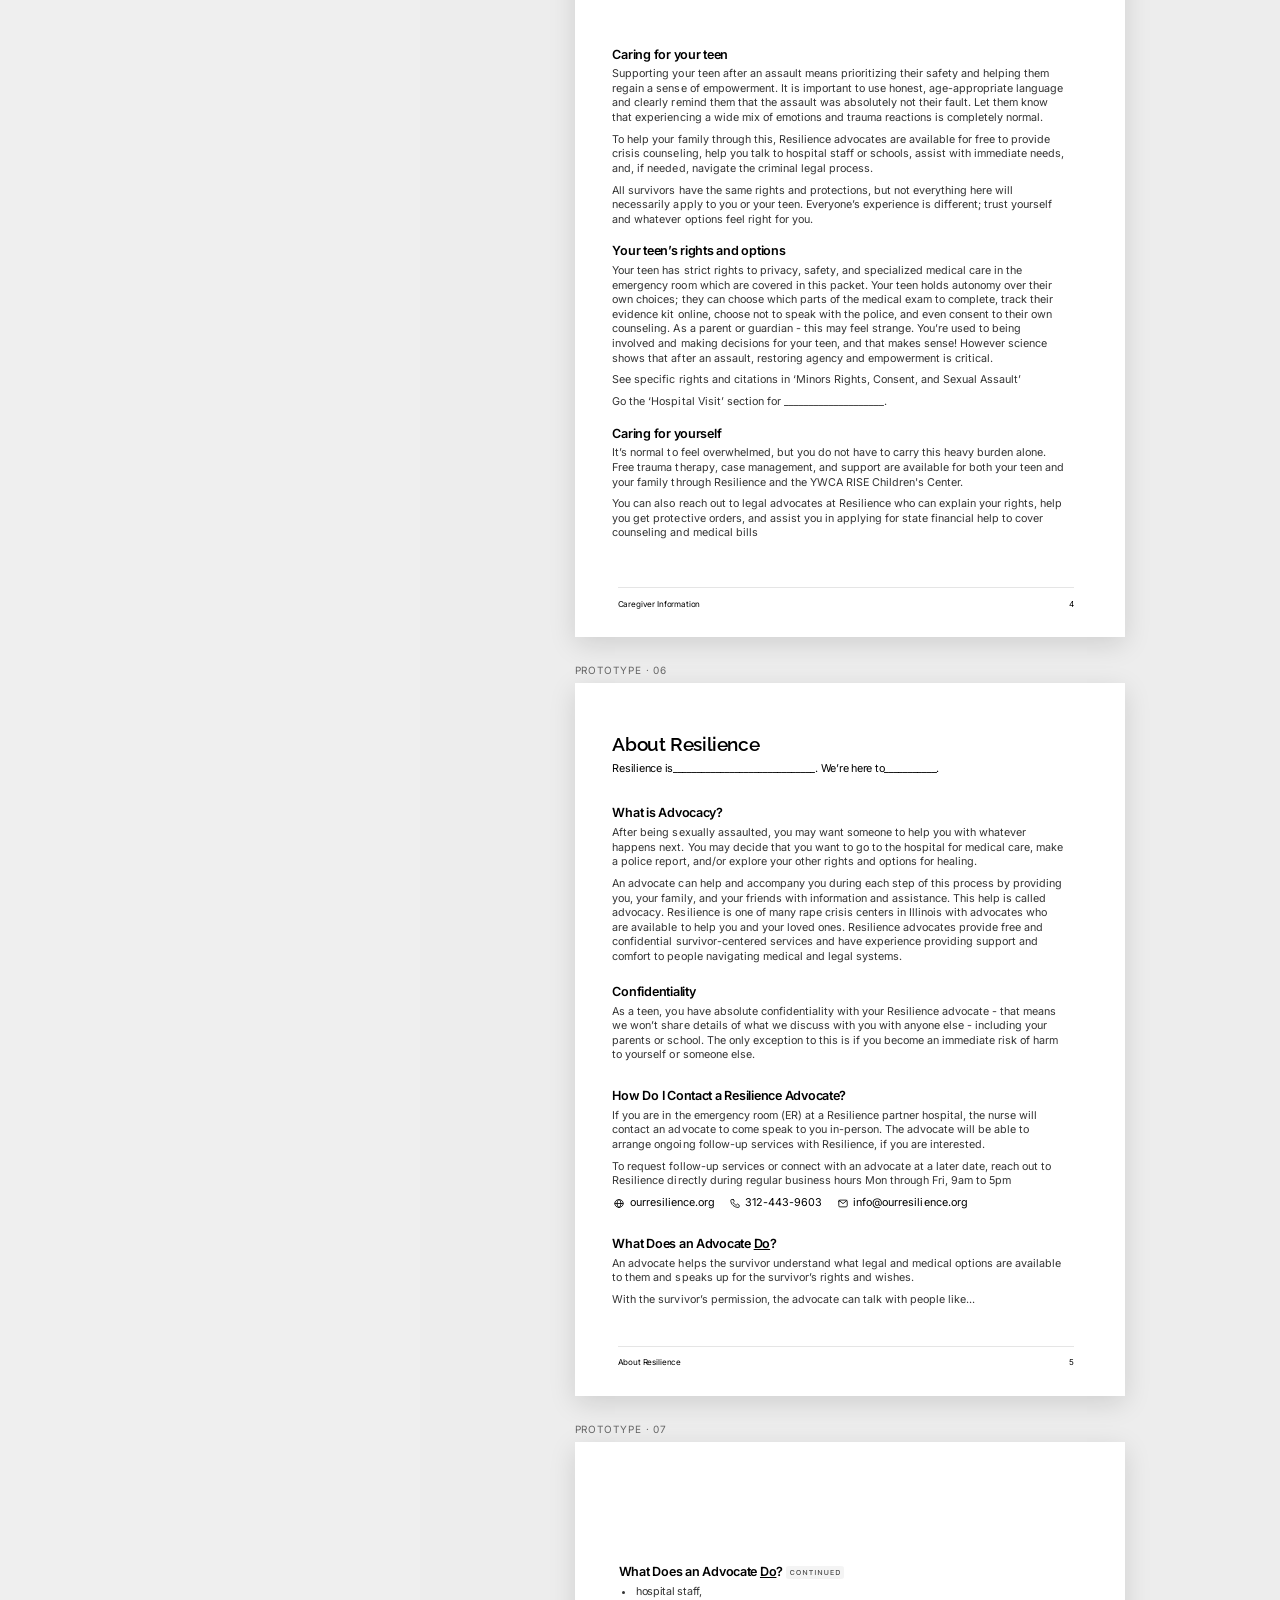
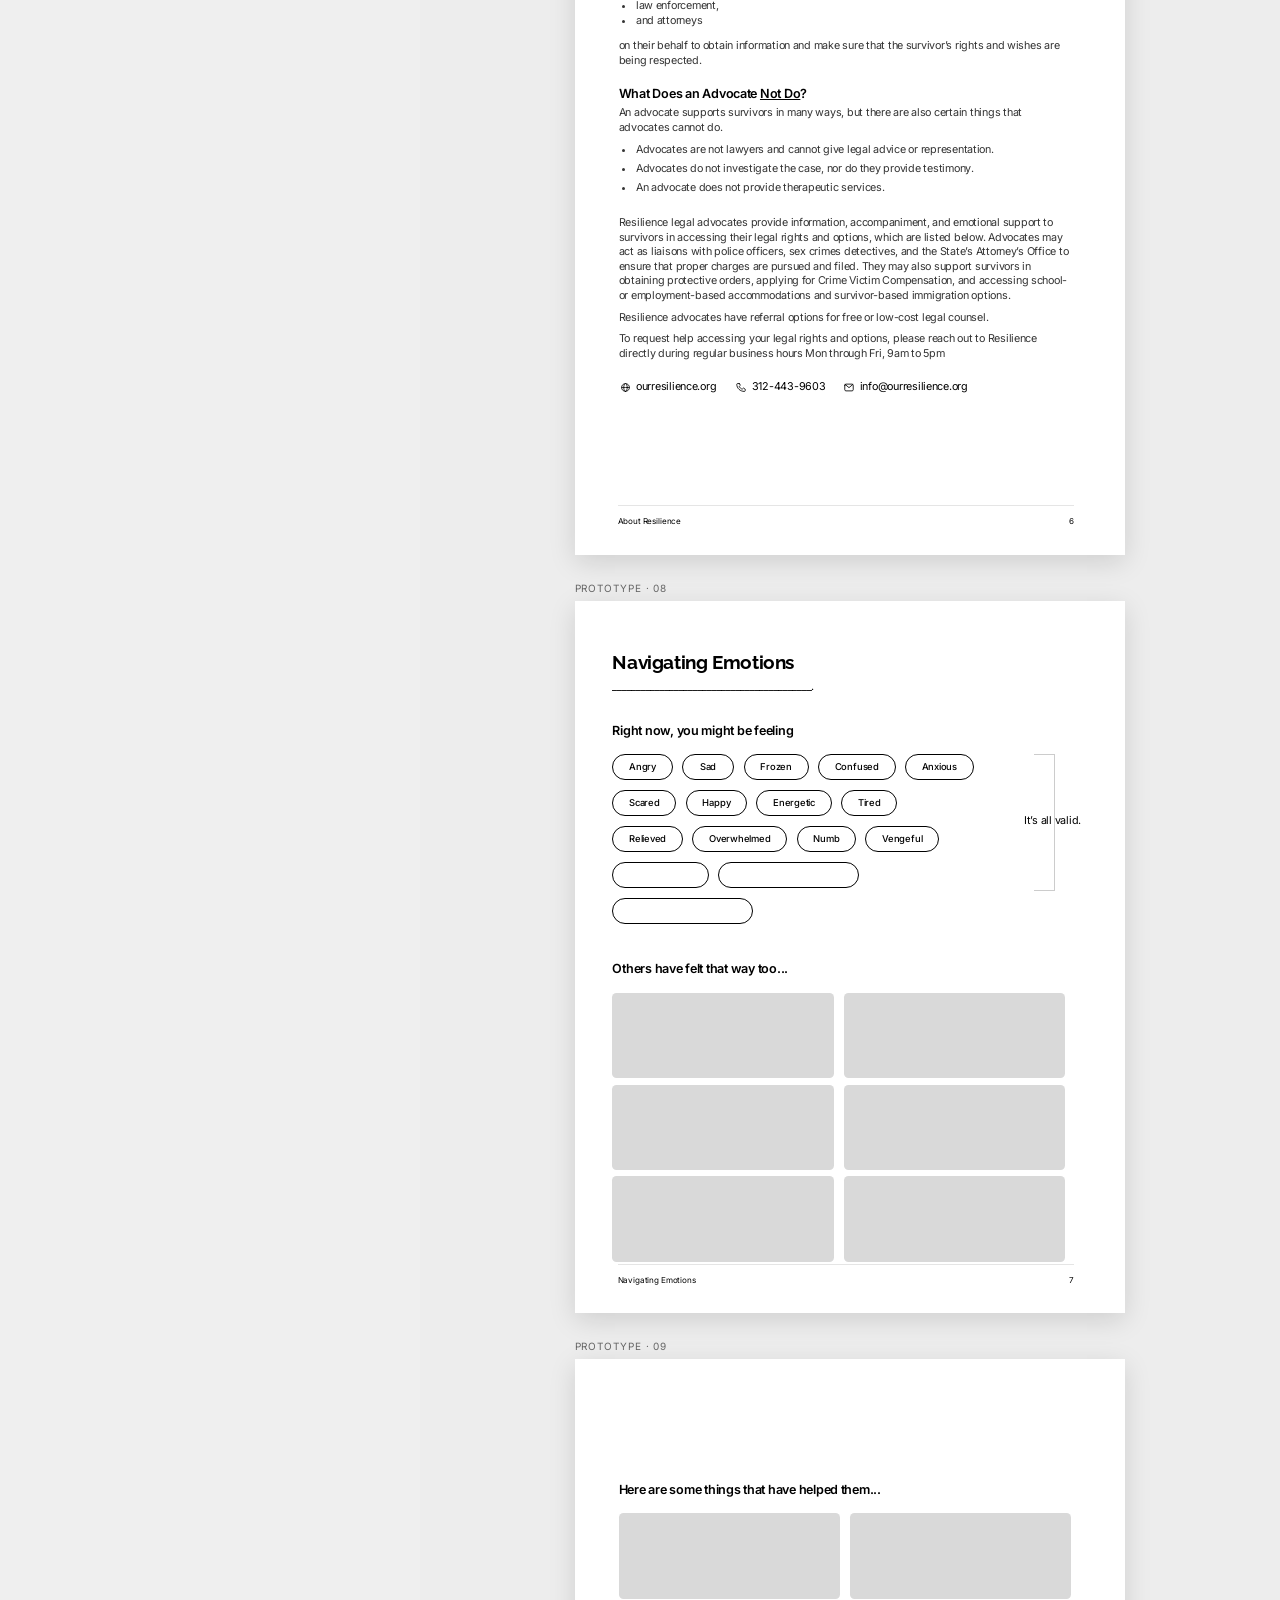
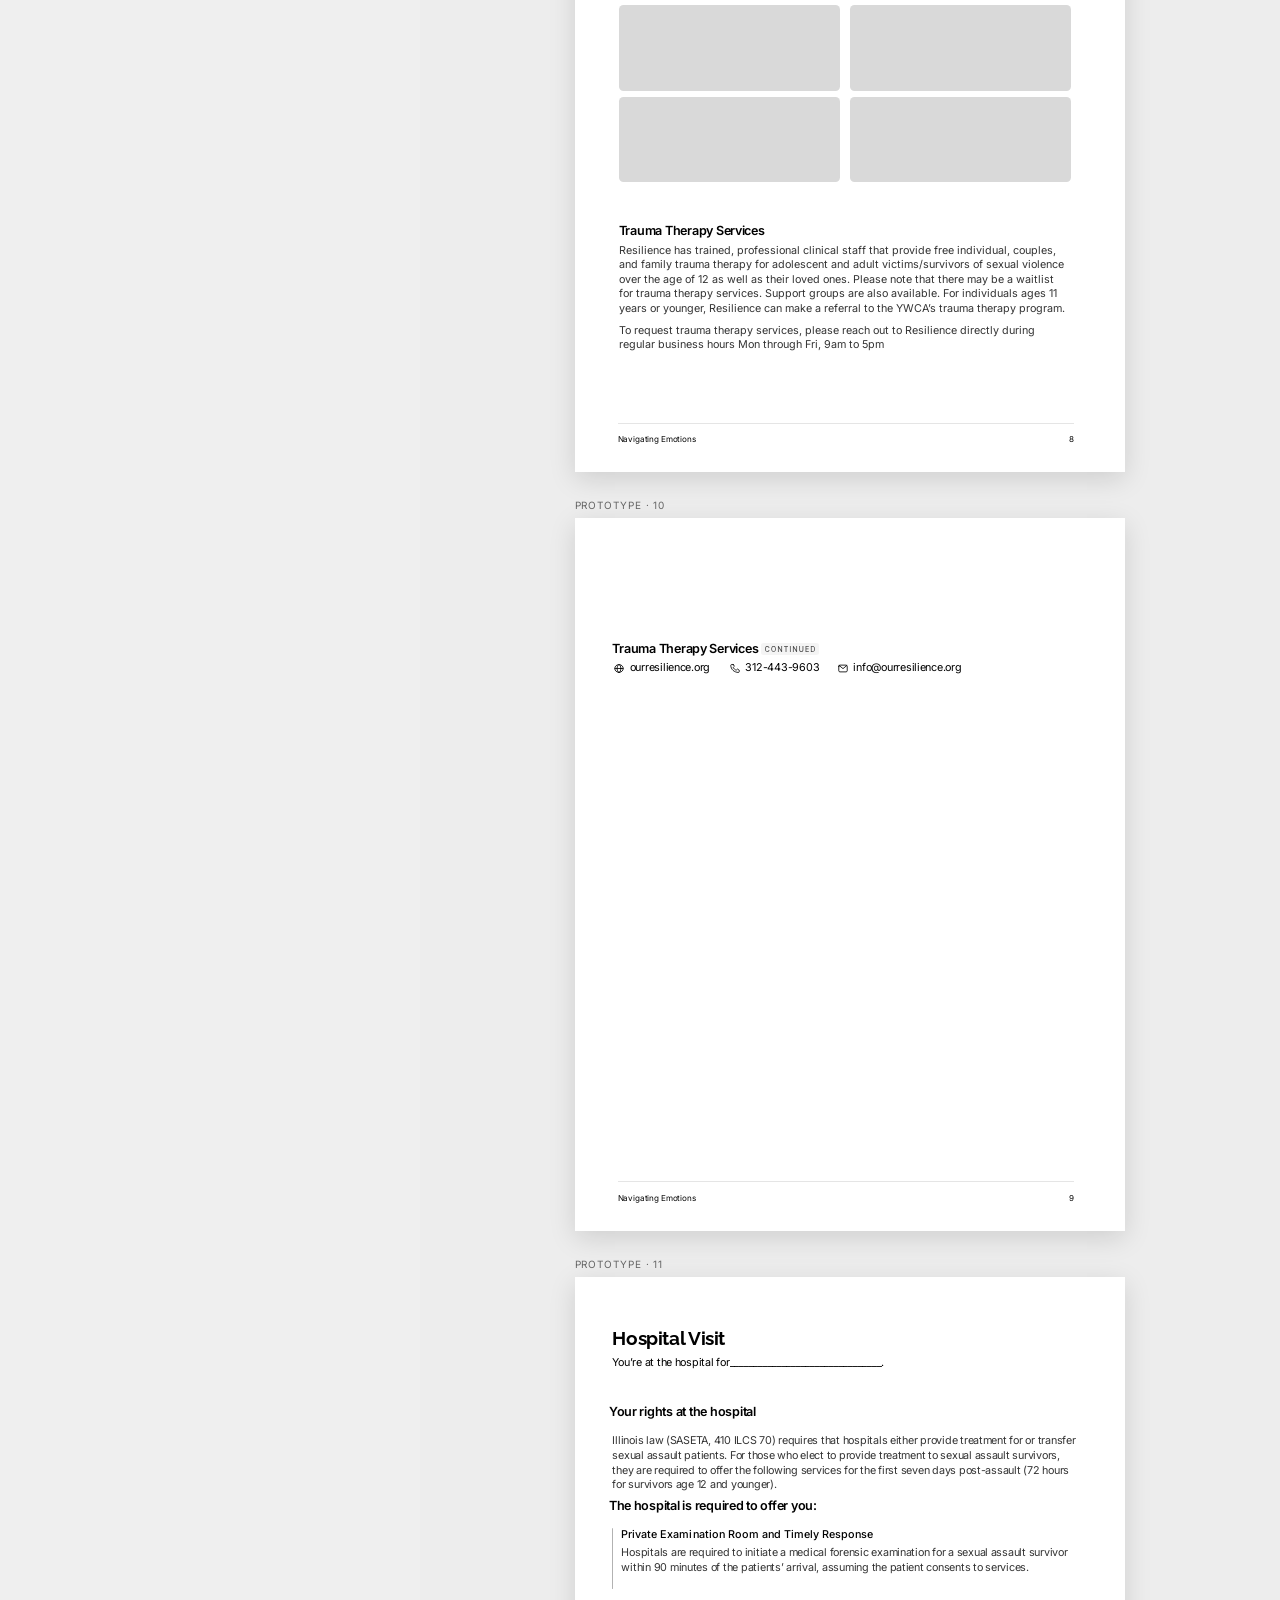
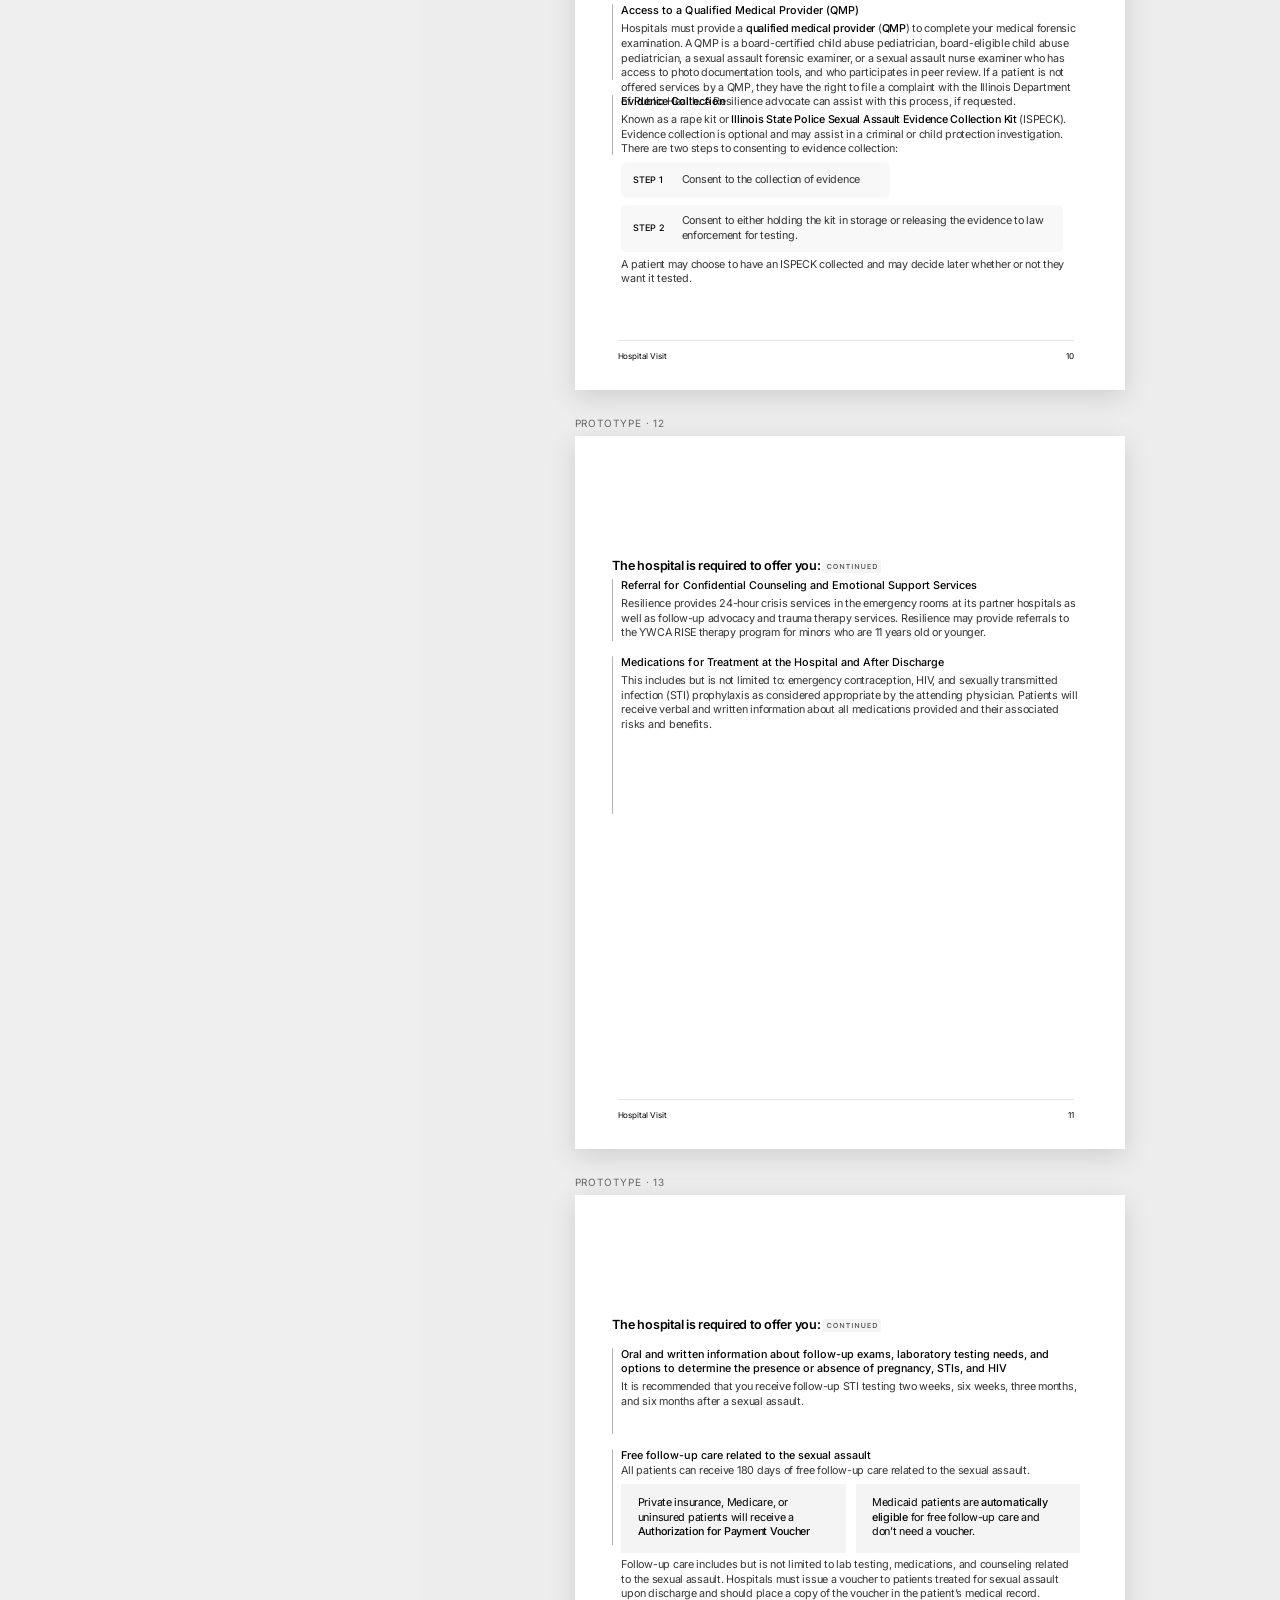
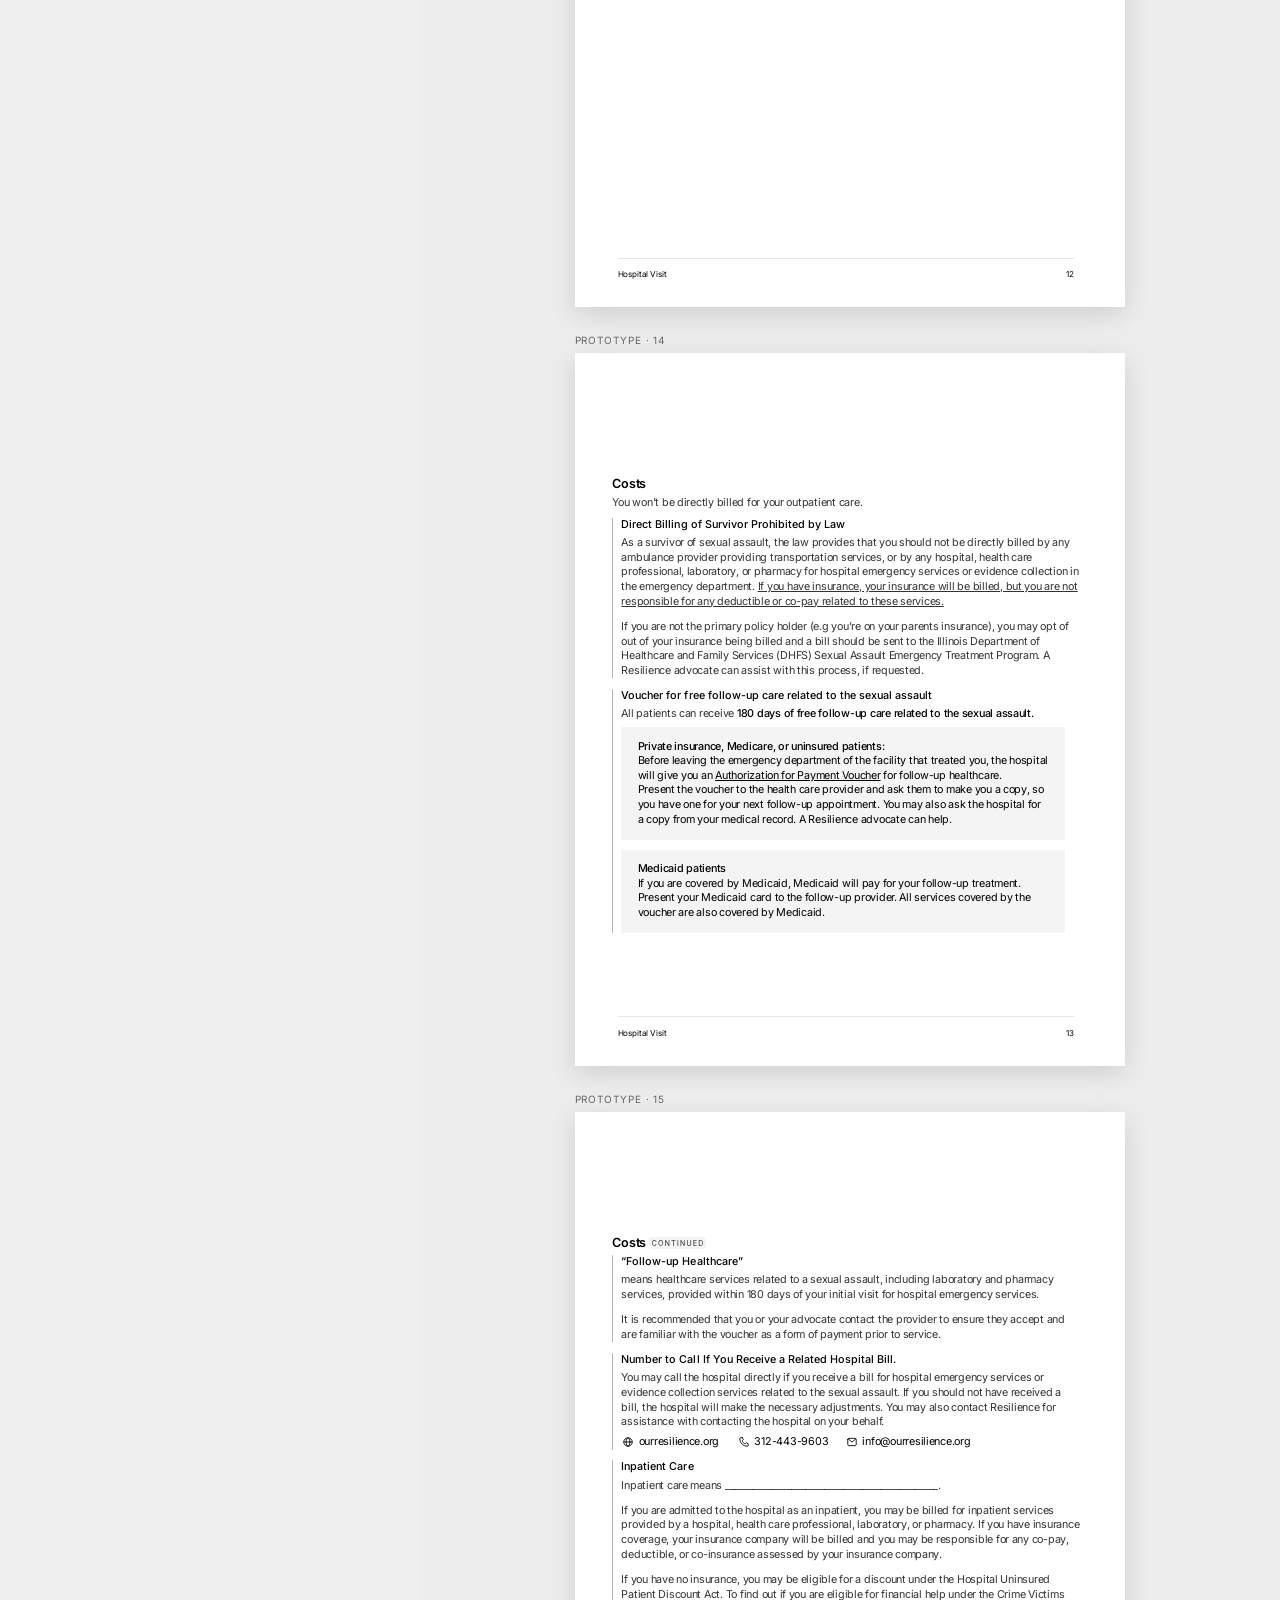
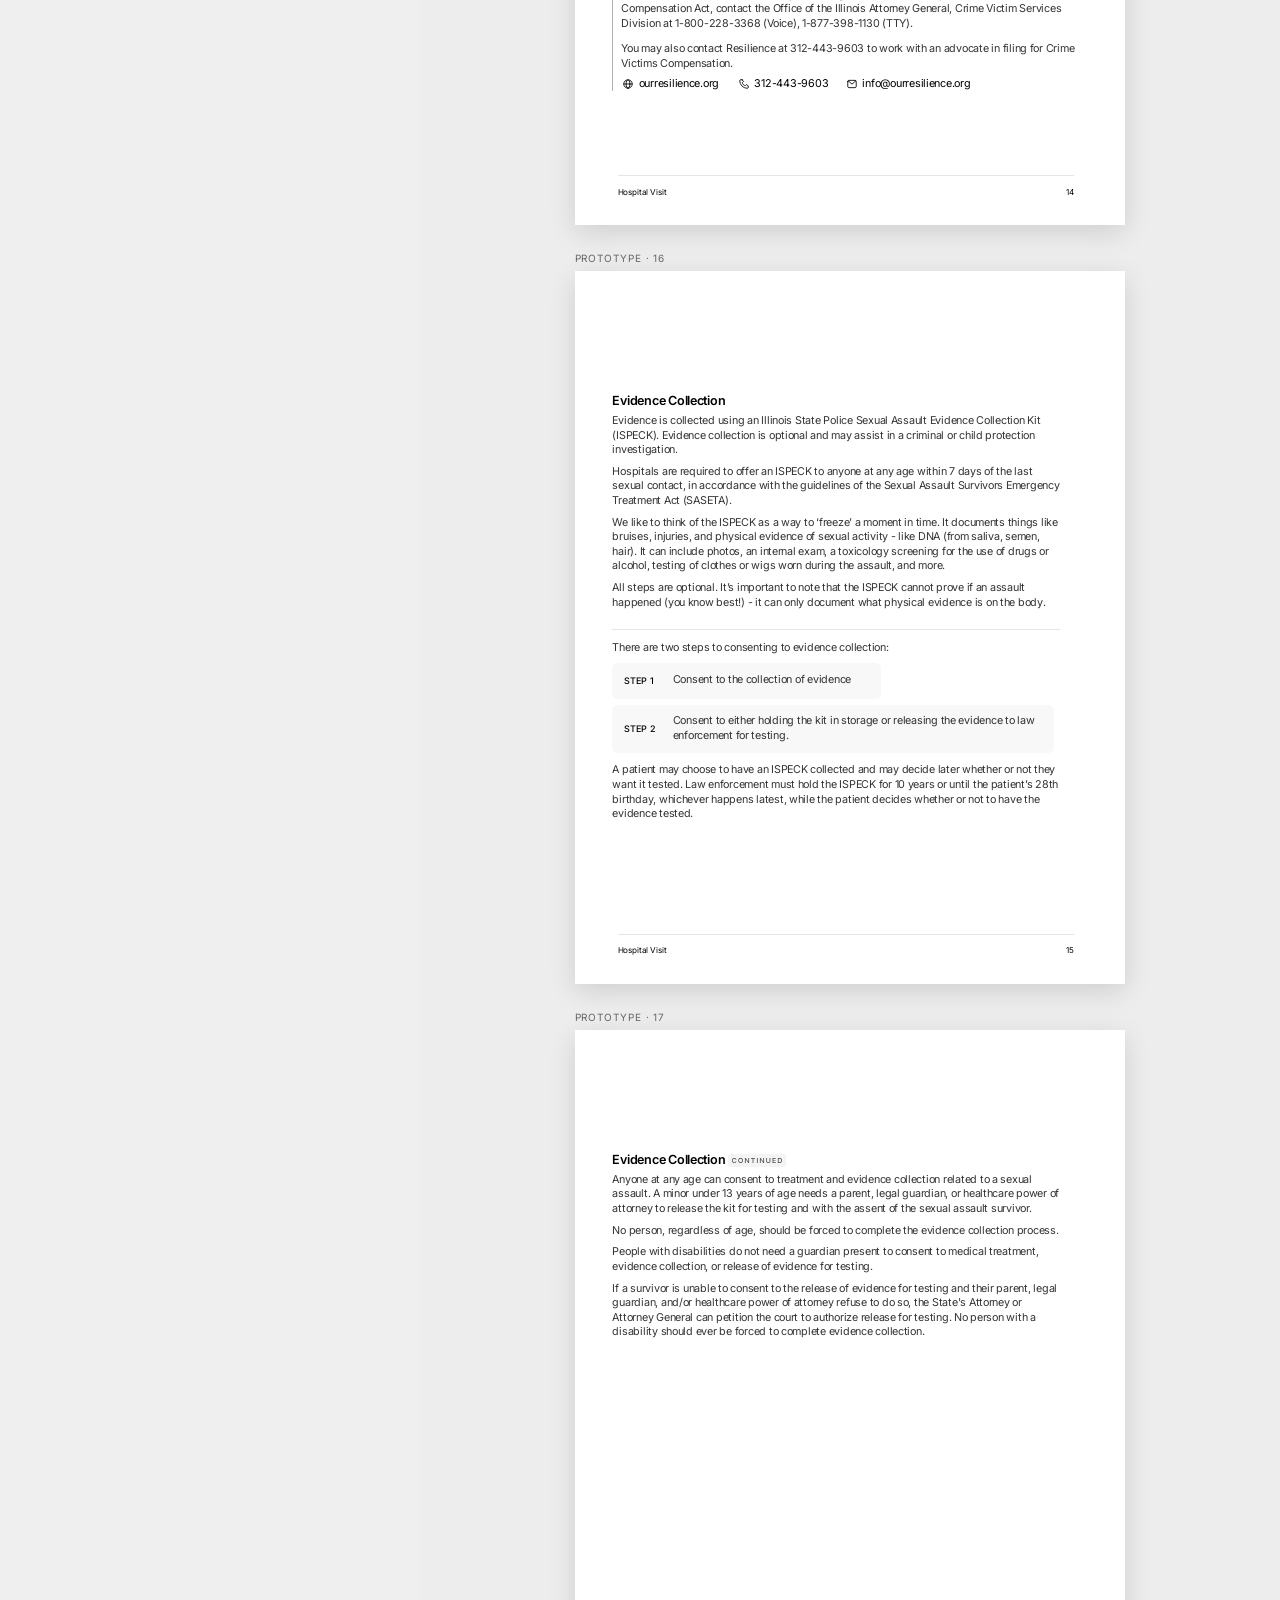
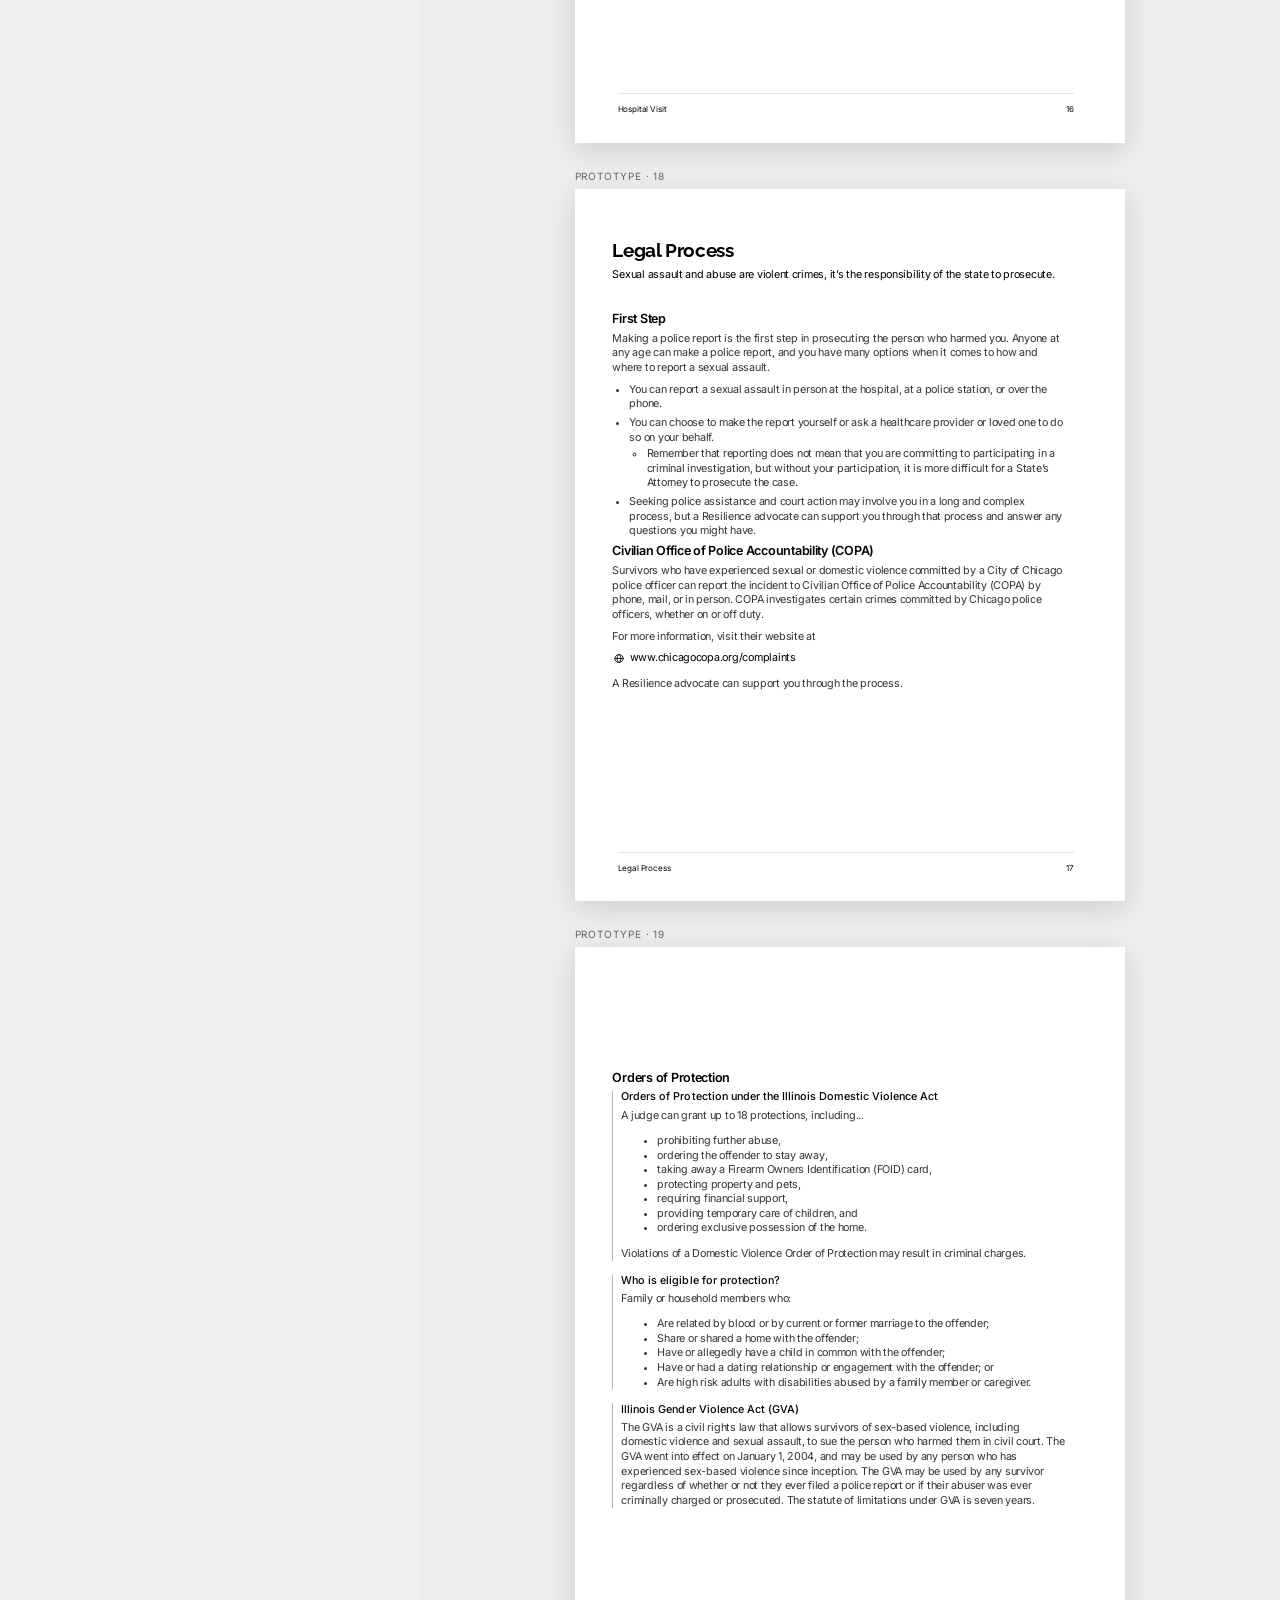
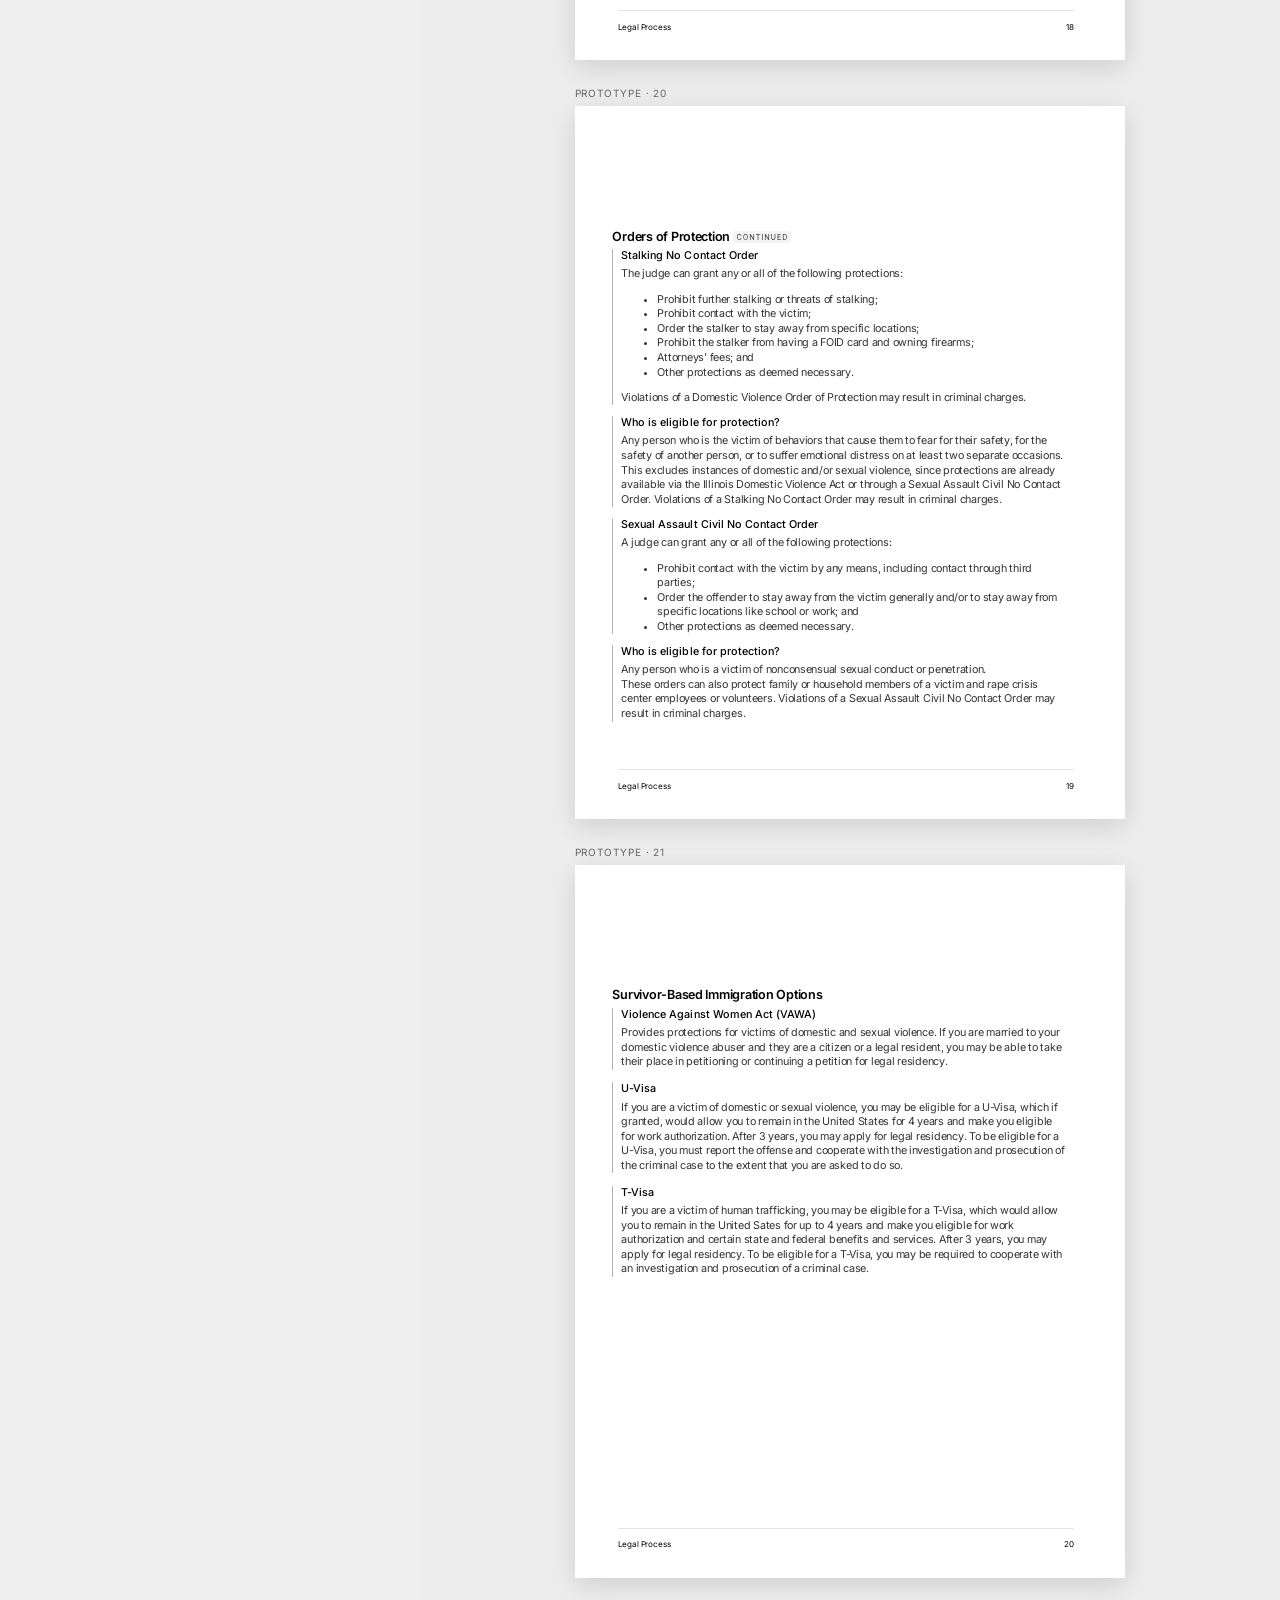
==== commit e4e19831: "Refresh orientation underline SVG" ====
--- a/index.html
+++ b/index.html
@@ -4,7 +4,7 @@
     <meta charset="UTF-8" />
     <meta name="viewport" content="width=device-width, initial-scale=1.0" />
     <title>Resilience Packet Publisher — Prototype</title>
-    <link rel="stylesheet" href="styles.css?v=20260715-39" />
+    <link rel="stylesheet" href="styles.css?v=20260715-40" />
   </head>
   <body>
     <main class="app-shell figma-hidden">
@@ -133,6 +133,6 @@
 
     <div id="measurementStage" class="measurement-stage" aria-hidden="true"></div>
     <script src="packet-content.js?v=20260713-14"></script>
-    <script type="module" src="app.js?v=20260715-38"></script>
+    <script type="module" src="app.js?v=20260715-40"></script>
   </body>
 </html>
--- a/styles.css
+++ b/styles.css
@@ -836,6 +836,7 @@
   top: 56px;
   left: 42px;
   margin: 0;
+  font-family: Raleway, sans-serif;
   font-size: 21.607px;
   font-weight: 700;
   line-height: normal;
@@ -1090,10 +1091,10 @@
 
 .orientation-underline {
   position: absolute;
-  top: 220px;
+  top: 228px;
   left: 56.89px;
-  width: 157.156px;
-  height: 11.289px;
+  width: 158px;
+  height: 4px;
 }
 
 .orientation-footnote-asterisk {
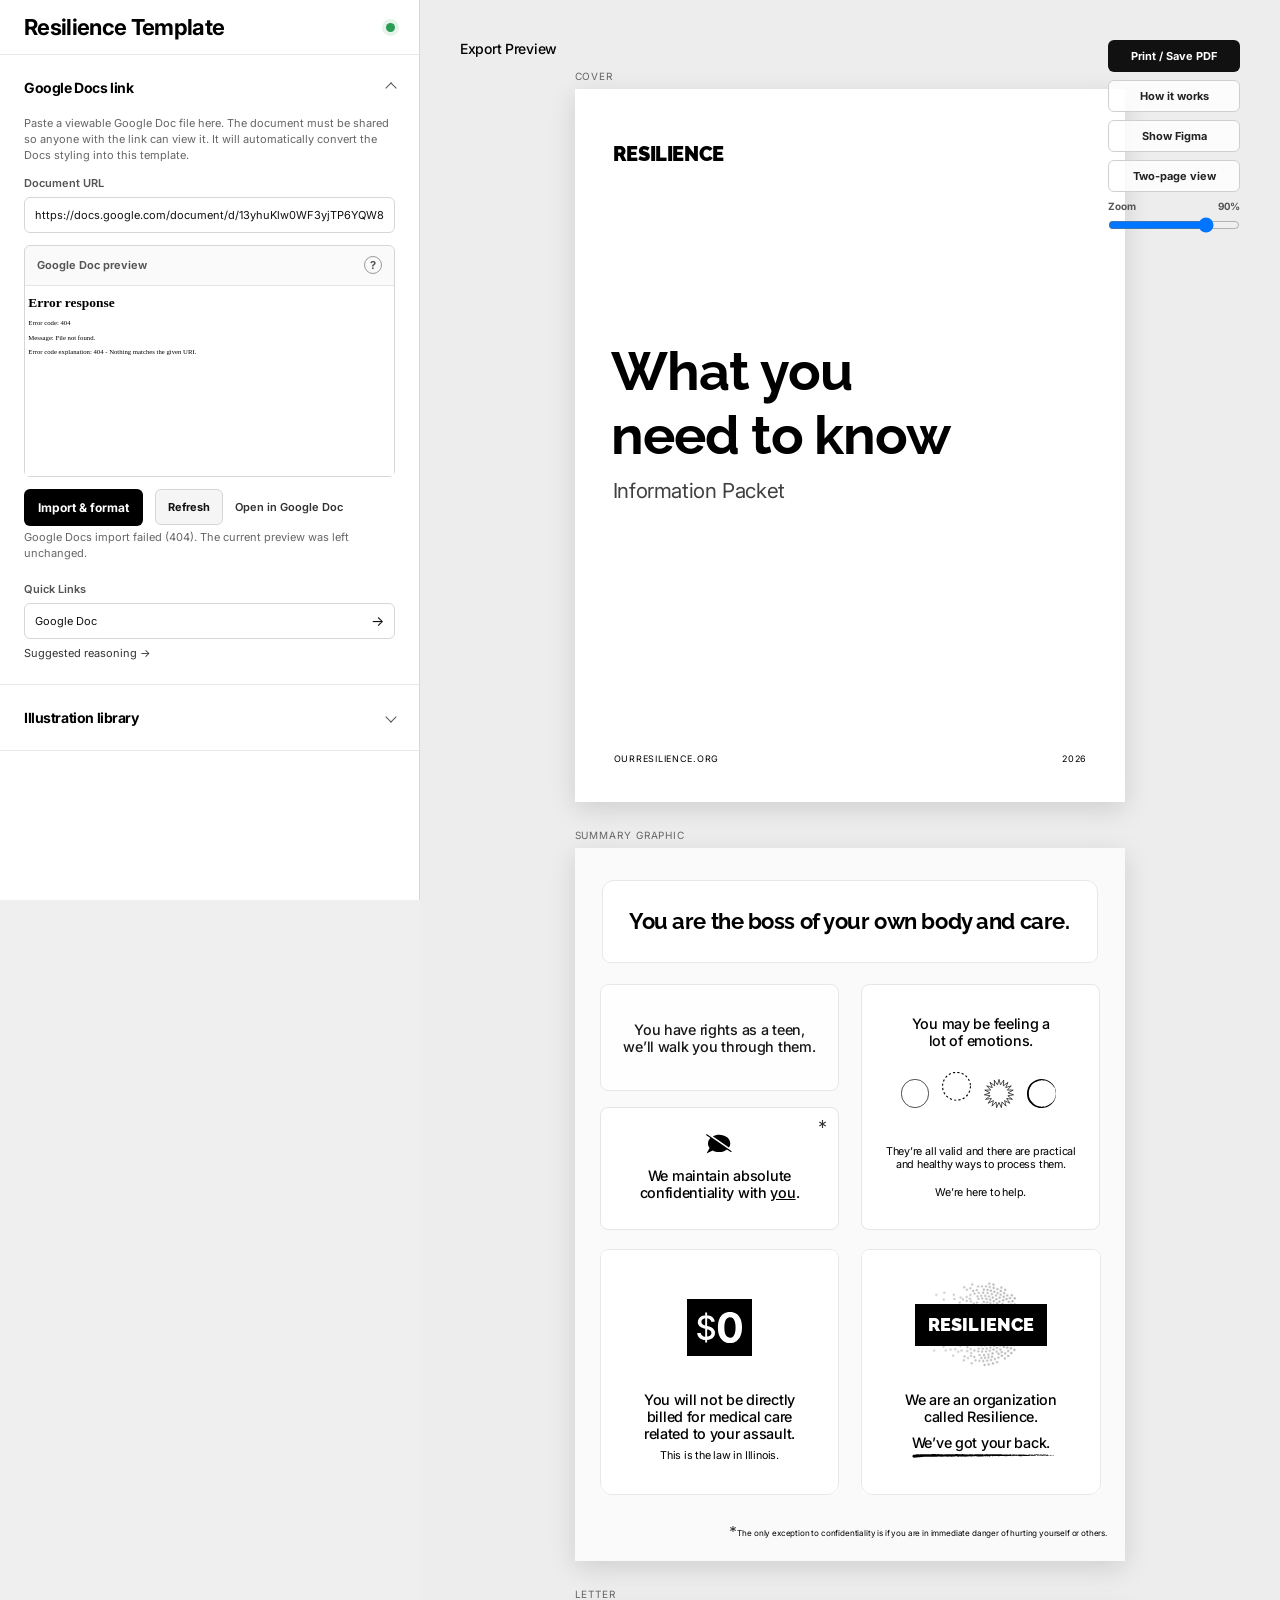
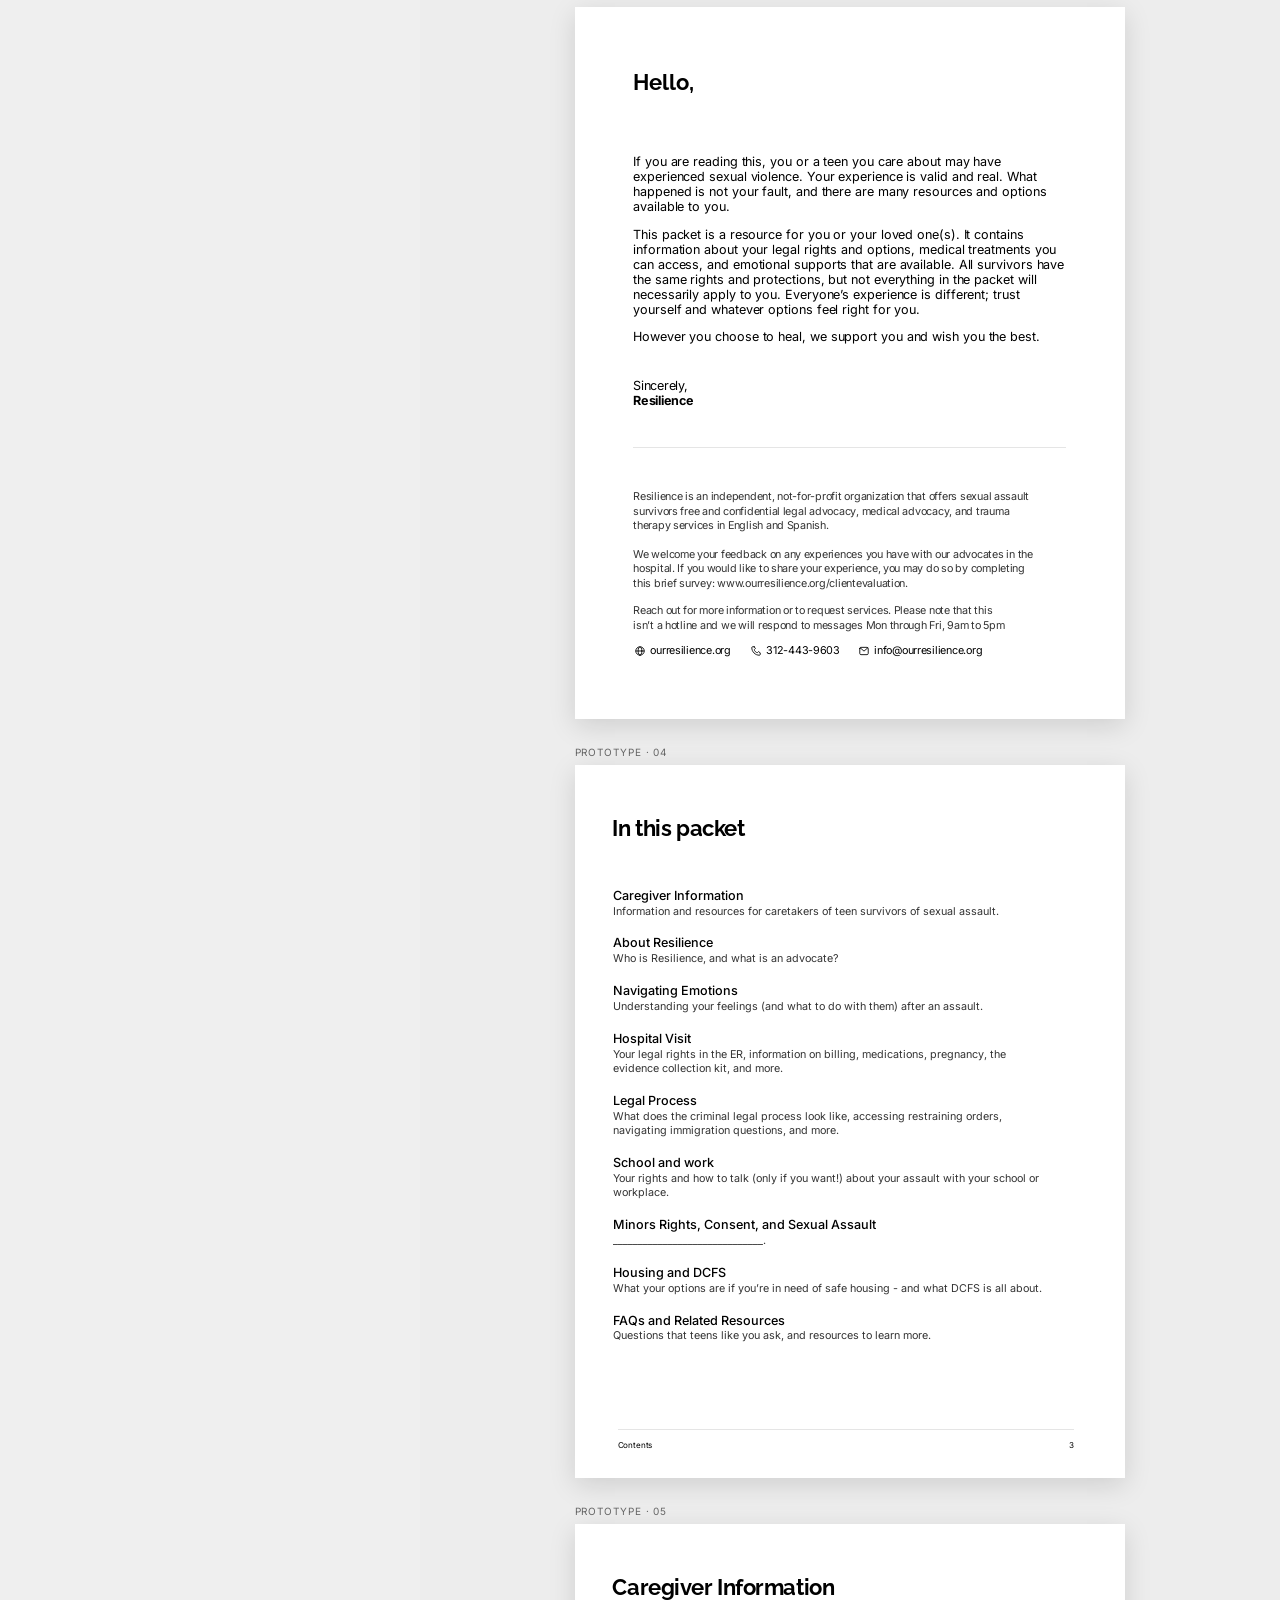
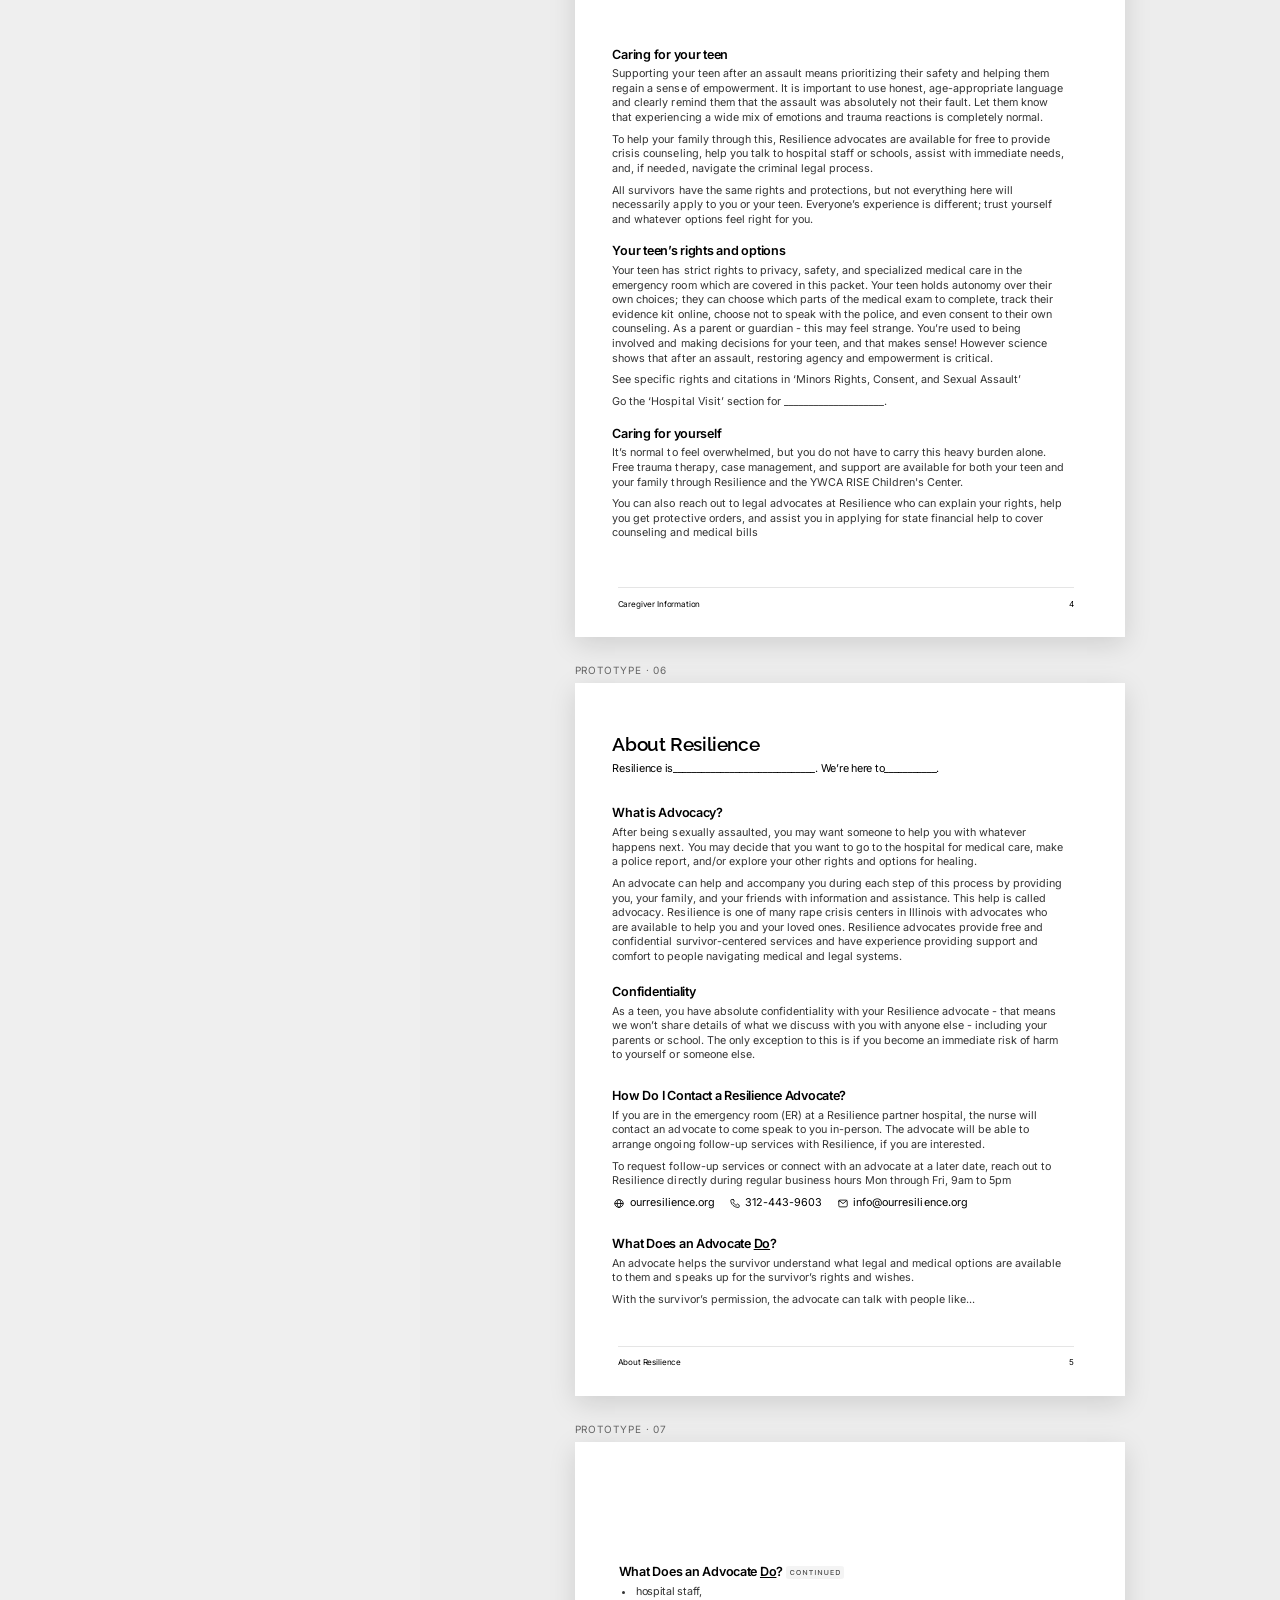
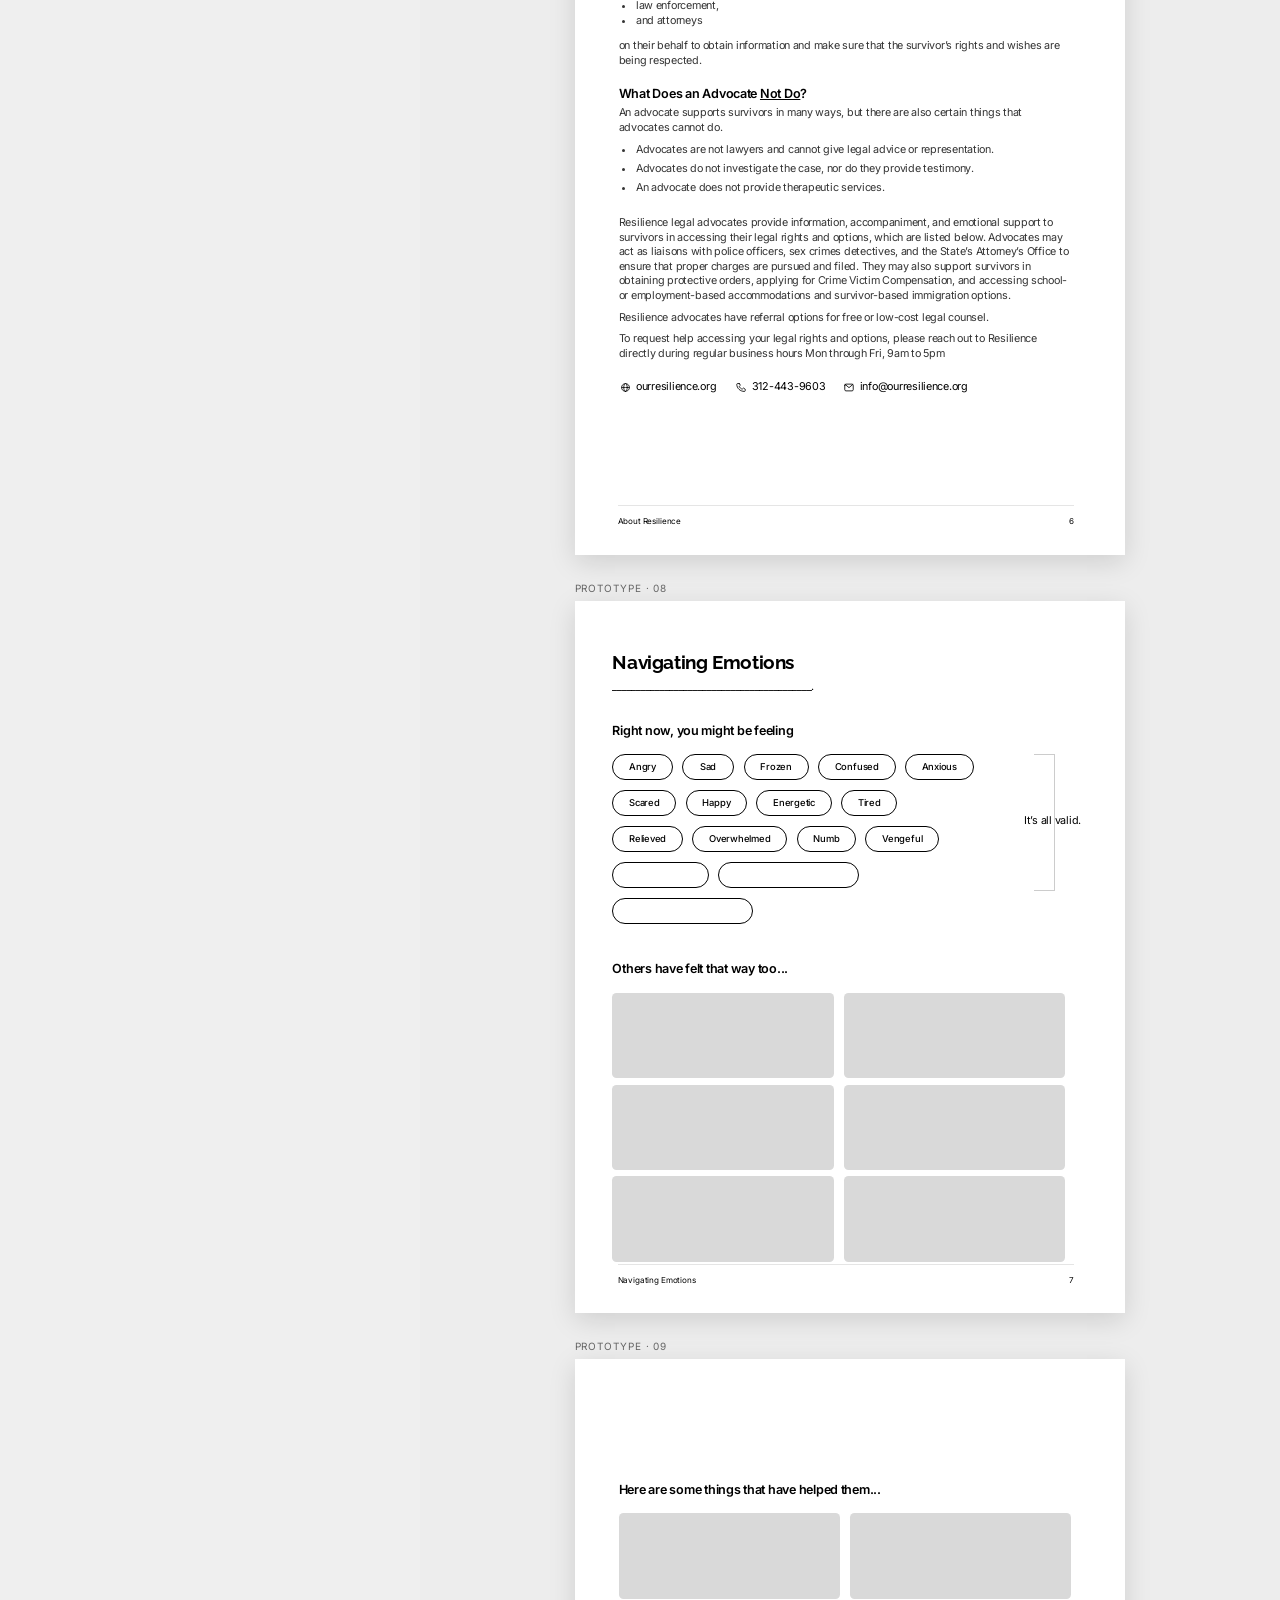
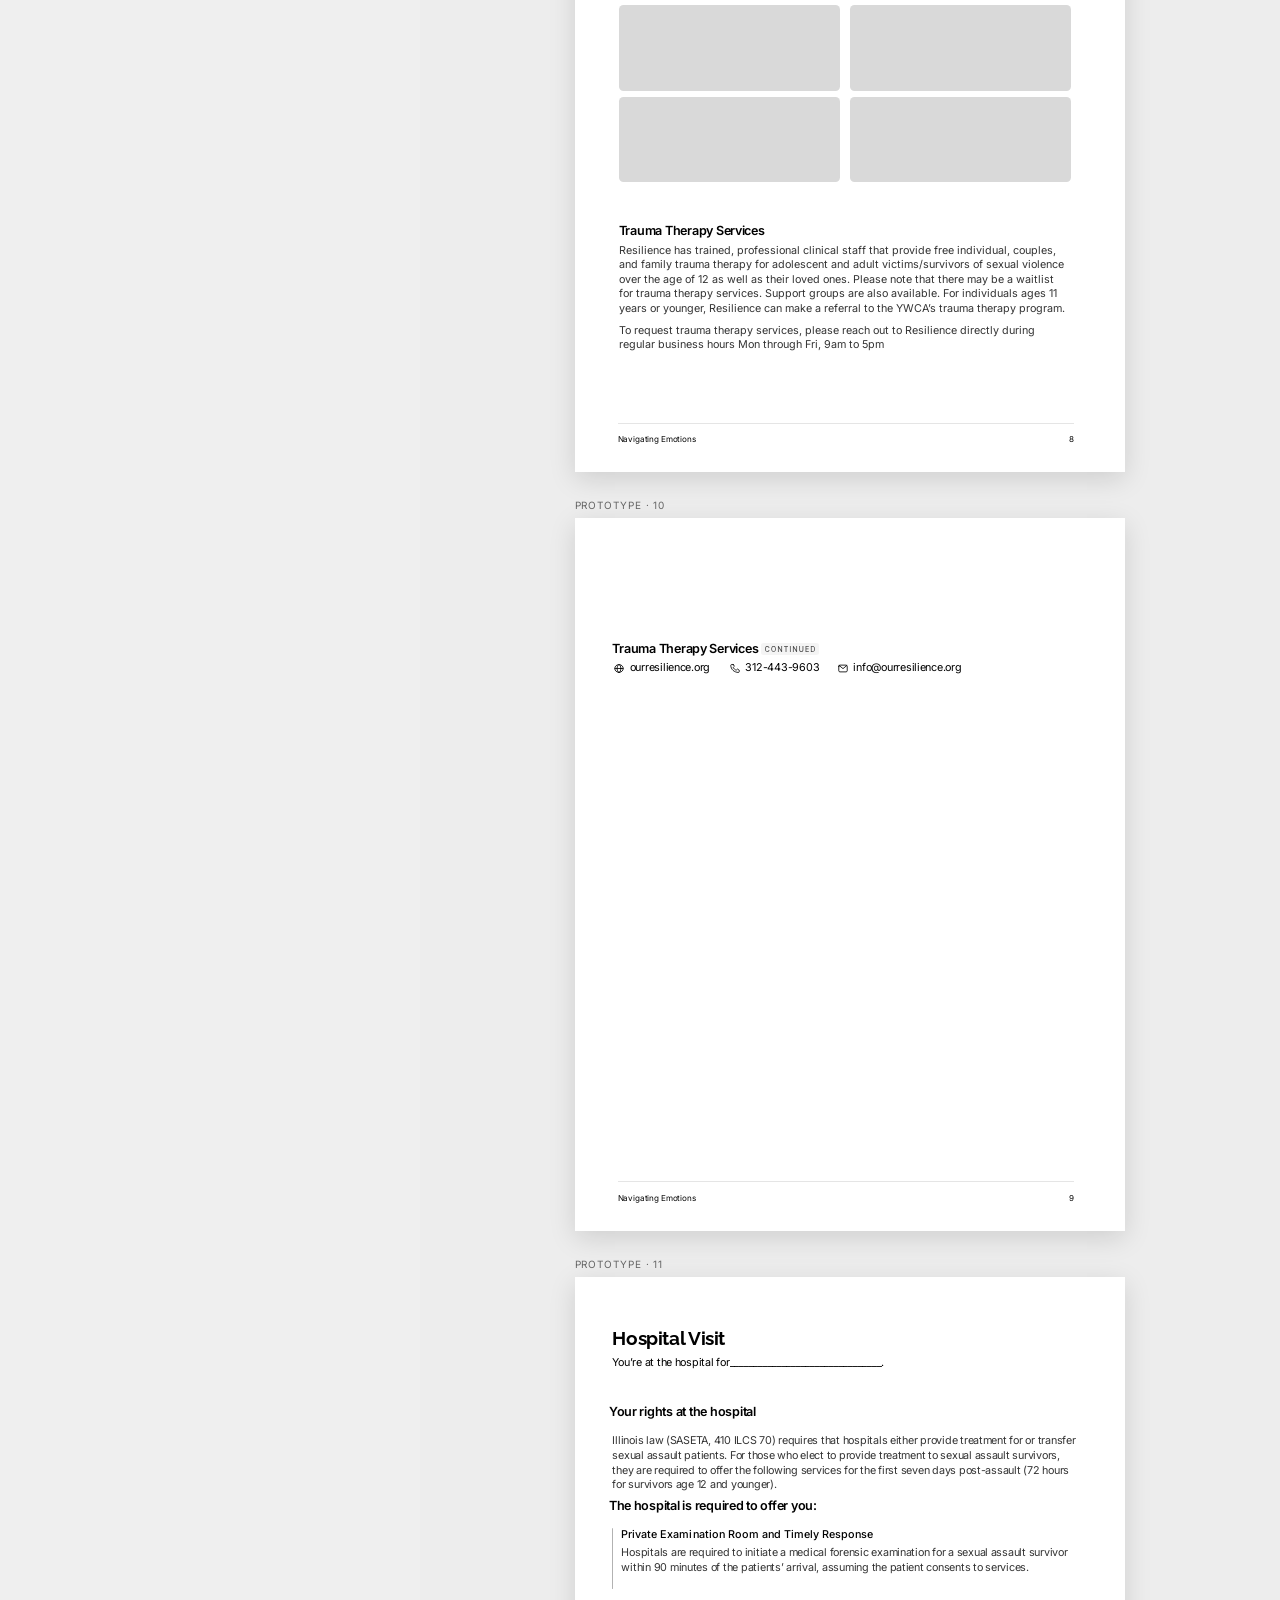
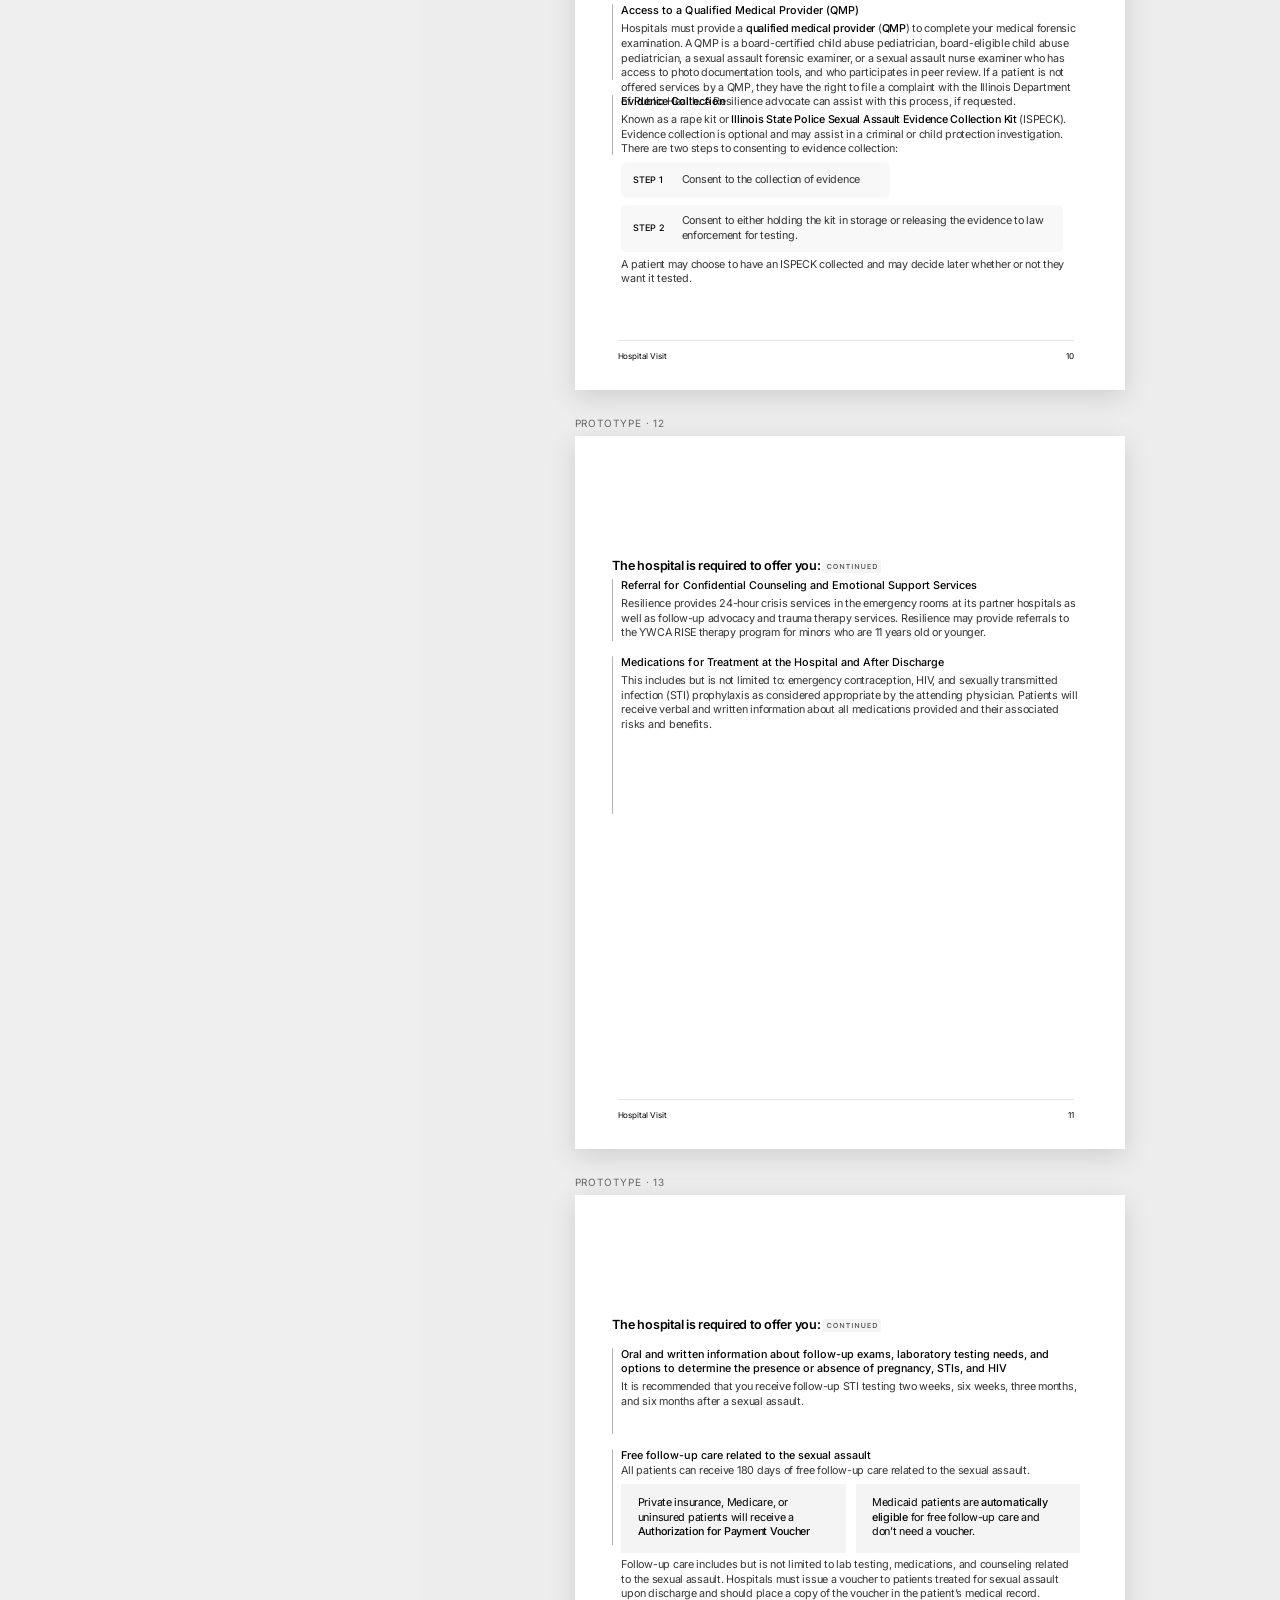
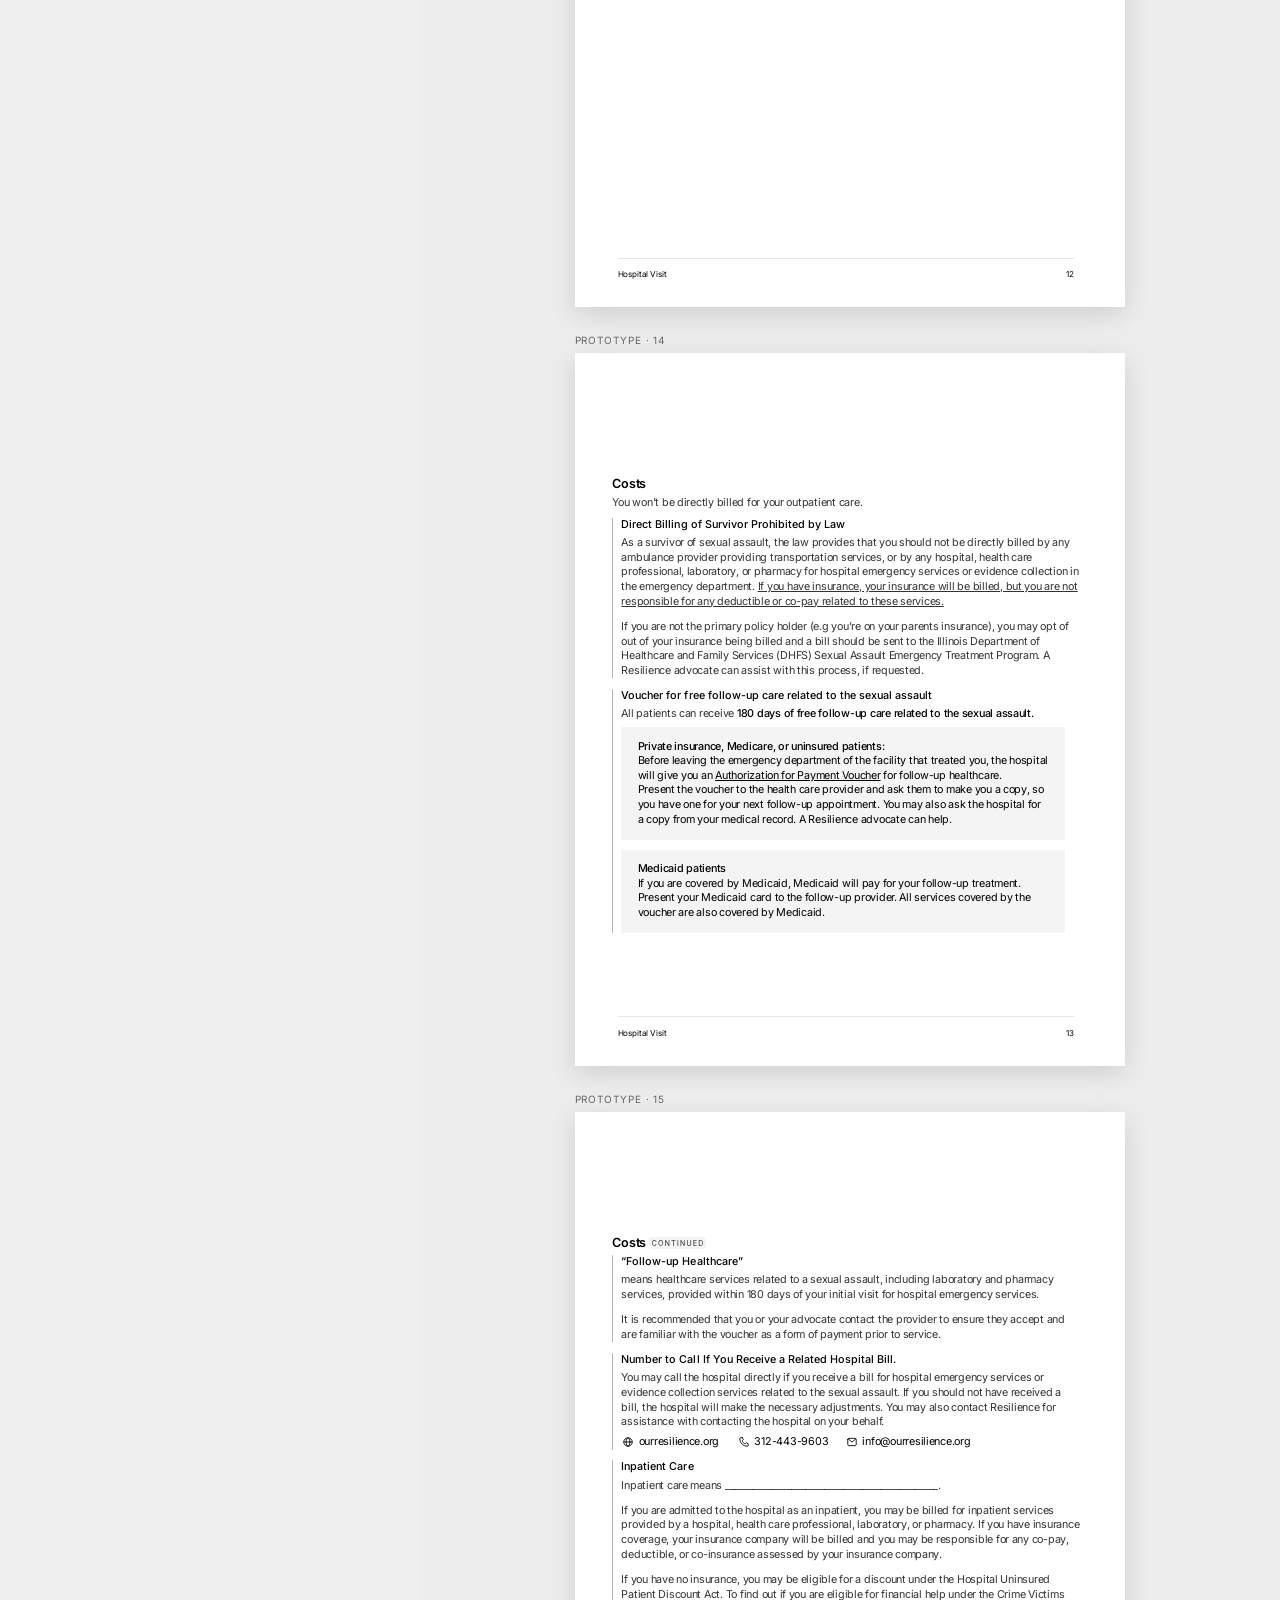
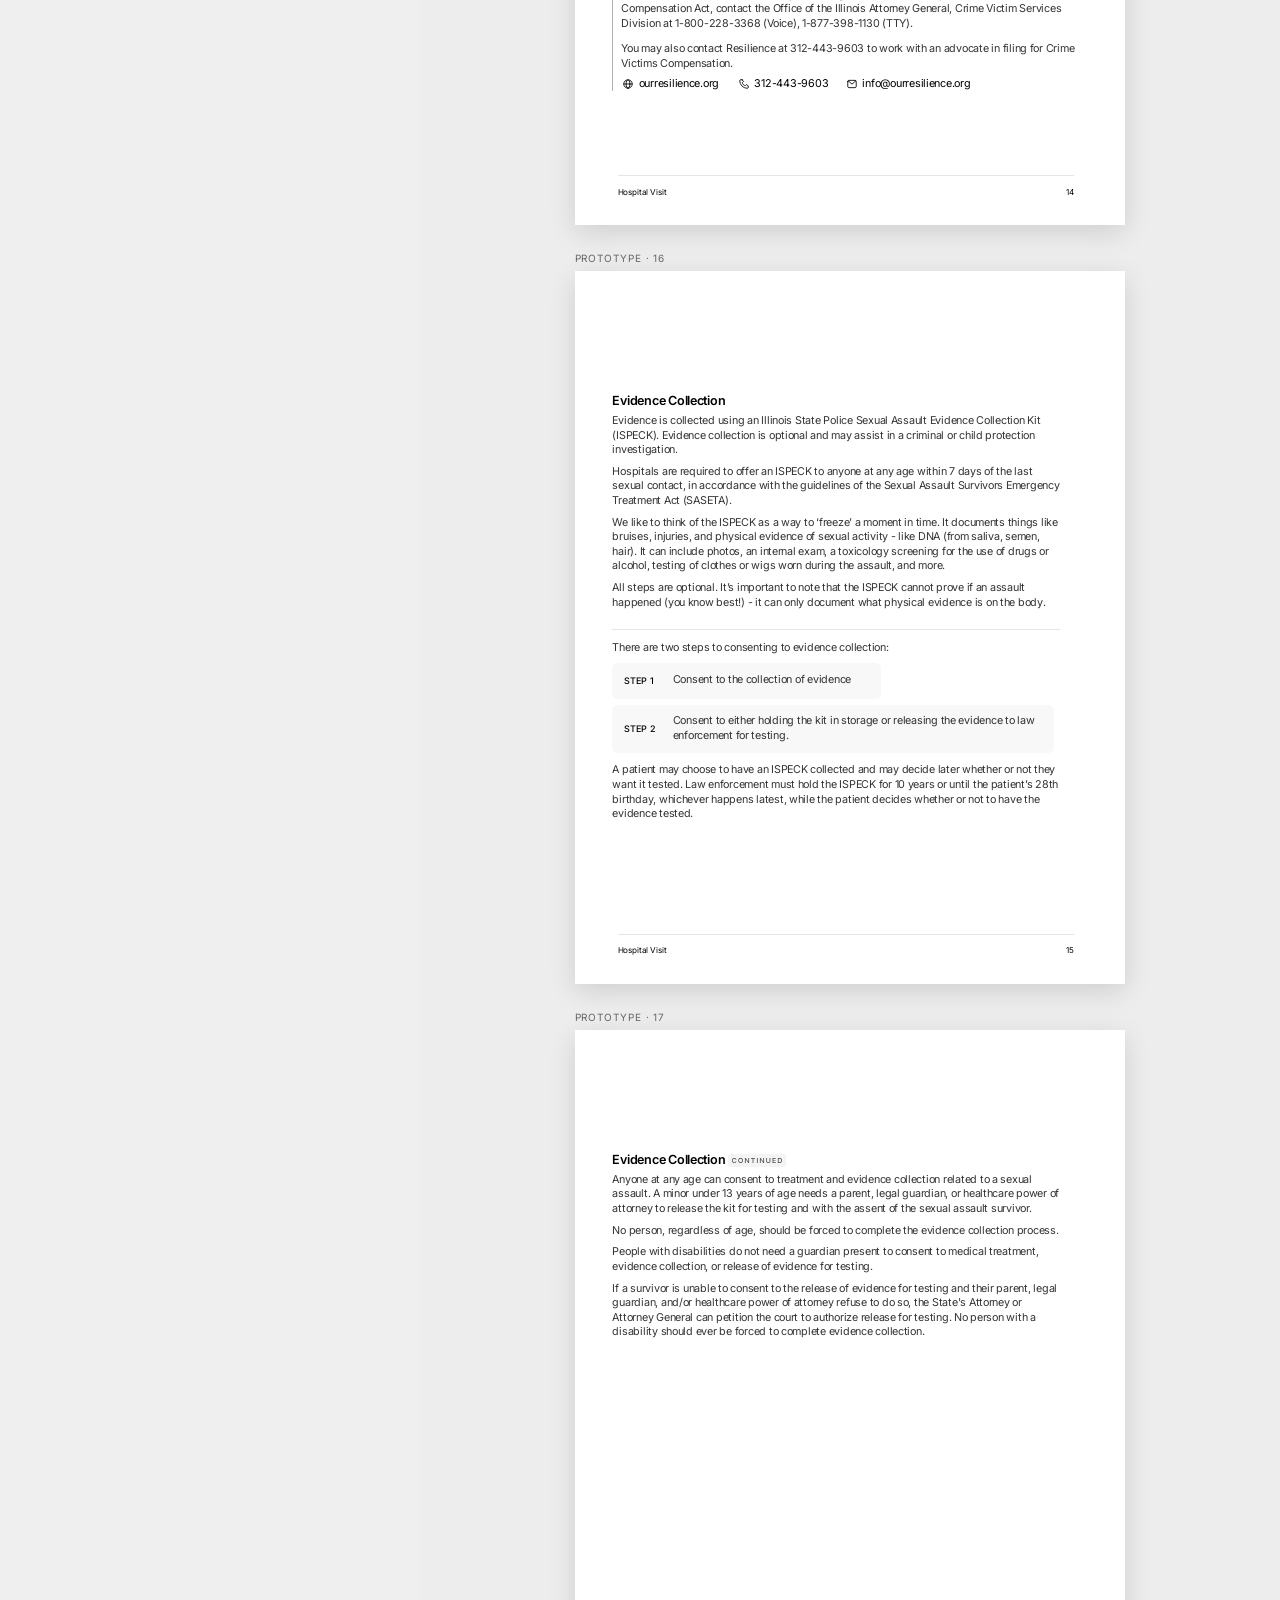
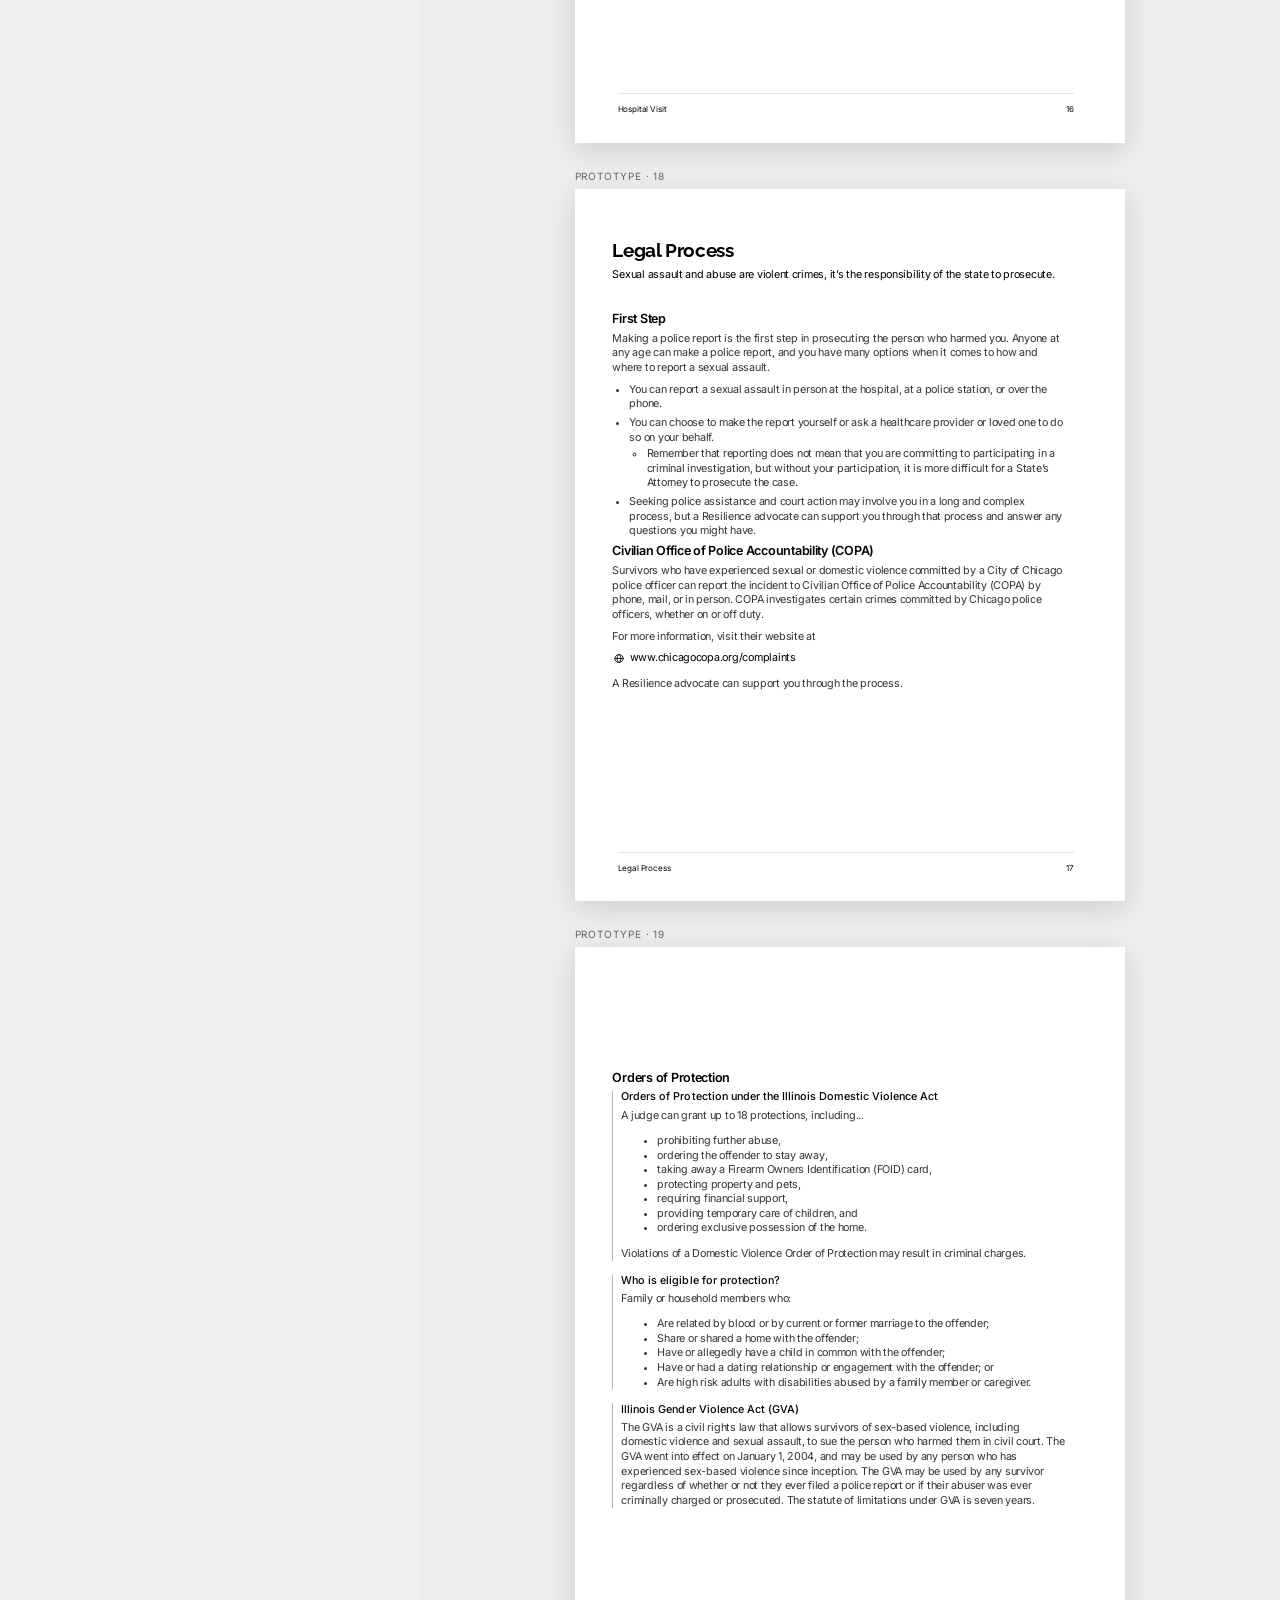
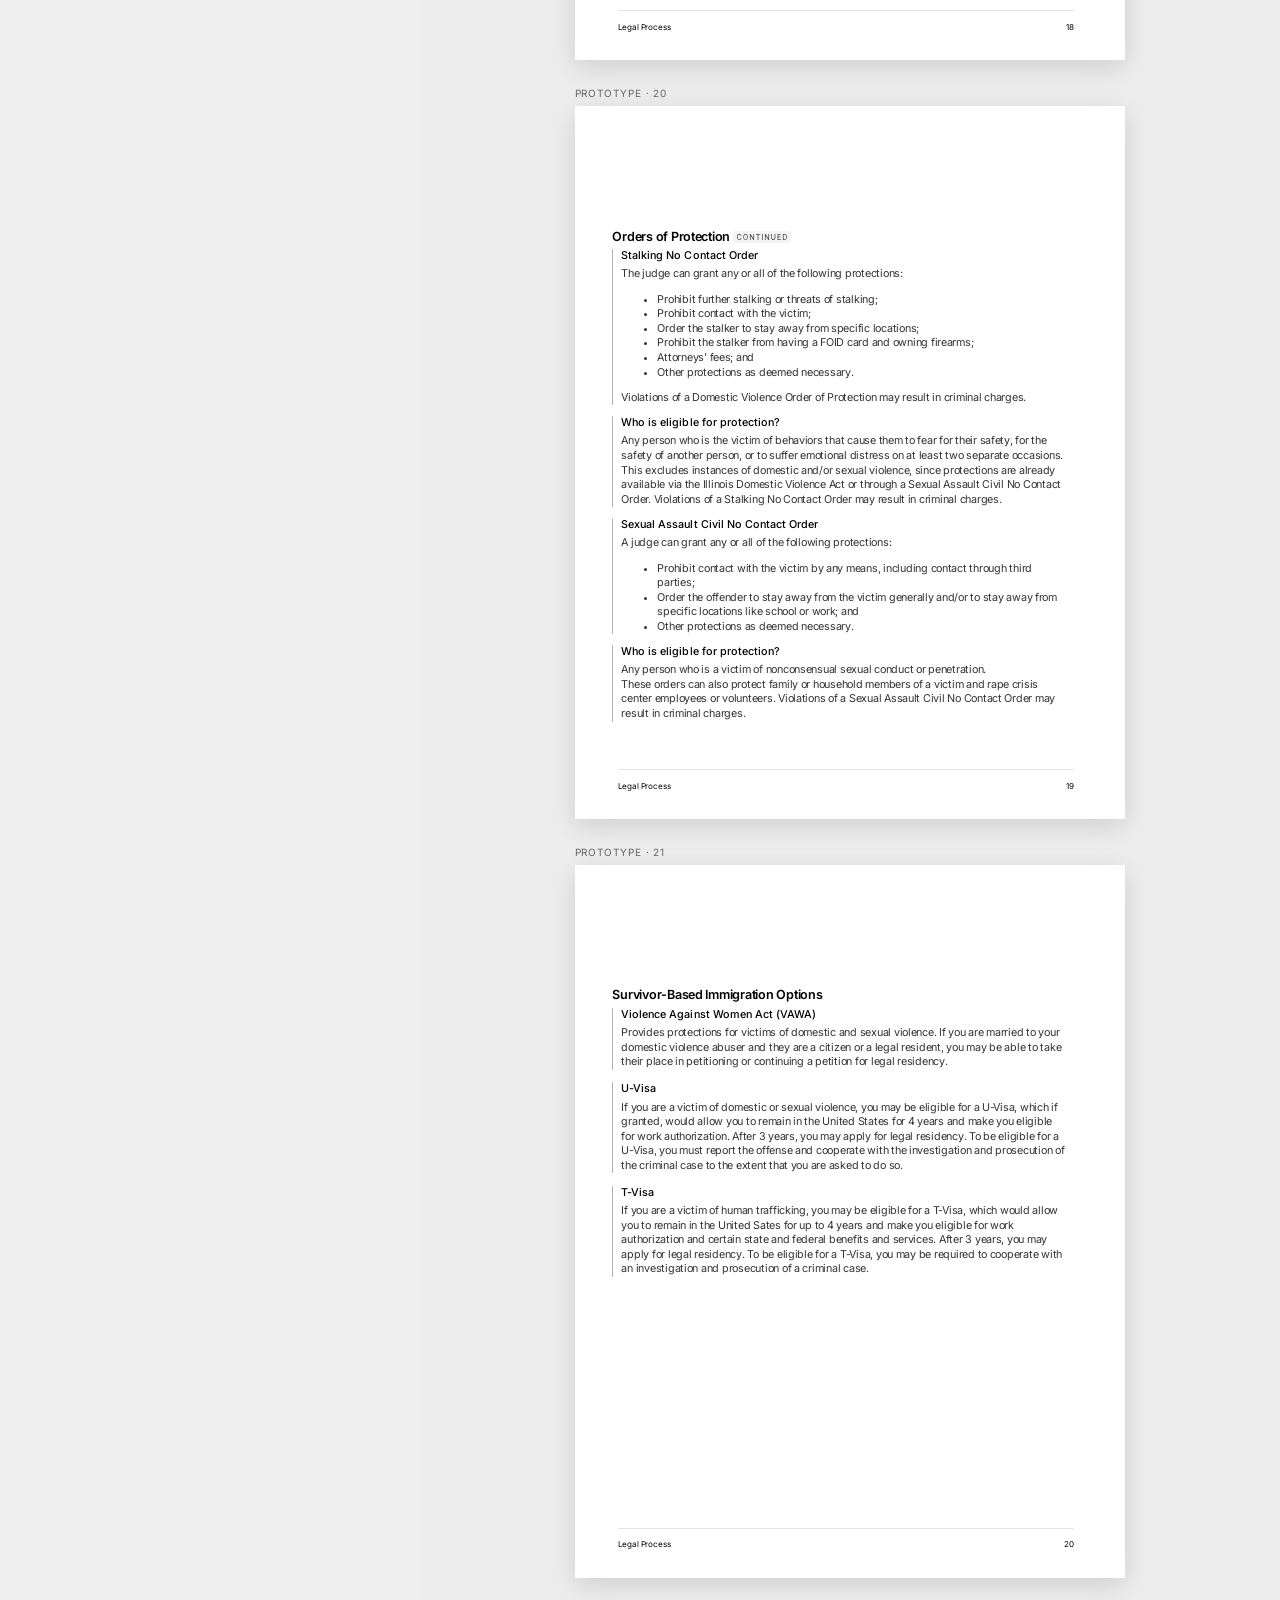
==== commit 83740f1d: "Add Google Doc illustration workflow" ====
--- a/index.html
+++ b/index.html
@@ -10,7 +10,7 @@
     <main class="app-shell figma-hidden">
       <aside id="publisherSettings" class="editor-panel">
         <header class="editor-header">
-          <h1>Packet Template</h1>
+          <h1>Resilience Template</h1>
           <span class="status-dot" title="Changes render locally"></span>
         </header>
 
@@ -70,21 +70,18 @@
           </div>
         </details>
 
-        <details class="editor-section settings-section illustration-library-section" aria-labelledby="illustration-library-heading" open>
+        <details class="editor-section settings-section illustration-library-section" aria-labelledby="illustration-library-heading">
           <summary><h2 id="illustration-library-heading">Illustration library</h2></summary>
           <div class="settings-section-content">
-            <p class="settings-section-intro">Add illustrations here, then drag one directly onto a packet page.</p>
-            <label class="illustration-upload-control" for="illustrationInput">
-              Add illustrations
-              <input id="illustrationInput" type="file" accept="image/png,image/jpeg,image/webp,image/gif,image/svg+xml" multiple />
-            </label>
+            <p class="settings-section-intro">Images from the imported Google Doc appear here. Drag a thumbnail directly onto any packet page.</p>
             <div id="illustrationLibrary" class="illustration-library" aria-live="polite">
-              <p class="illustration-library-empty">Drop illustration files here, or add them above. Then drag a thumbnail onto the packet.</p>
+              <p class="illustration-library-empty">Import a Google Doc containing images to build this library.</p>
             </div>
             <div class="illustration-save-row">
               <button id="saveIllustrations" class="source-refresh-button" type="button">Save illustrations</button>
               <p id="illustrationSaveStatus" class="illustration-save-status" aria-live="polite"></p>
             </div>
+            <p class="illustration-library-support">if the you find yourself constantly adjusting the illustrations, <a id="illustrationSupportEmail" href="mailto:stephaniexzhao@gmail.com">email steph</a> to update</p>
           </div>
         </details>
 
@@ -102,7 +99,7 @@
           </div>
           <div class="preview-controls">
             <button id="printButton" class="secondary-button" type="button">Print / Save PDF</button>
-            <a class="toolbar-button toolbar-link" href="style-guide.html">Style system</a>
+            <a class="toolbar-button toolbar-link" href="style-guide.html">How it works</a>
             <button
               id="toggleFigma"
               class="toolbar-button"
--- a/styles.css
+++ b/styles.css
@@ -358,16 +358,6 @@
   opacity: 0.55;
 }
 
-.illustration-upload-control {
-  margin-top: 14px;
-}
-
-.illustration-upload-control input {
-  height: auto;
-  padding: 7px;
-  font-size: 11px;
-}
-
 .illustration-library {
   display: grid;
   grid-template-columns: repeat(3, minmax(0, 1fr));
@@ -380,11 +370,6 @@
   background: #fafafa;
 }
 
-.illustration-library.is-drop-target {
-  border-color: #111;
-  background: #f1f1f1;
-}
-
 .illustration-library-empty {
   grid-column: 1 / -1;
   align-self: center;
@@ -417,6 +402,7 @@
 
 .illustration-save-row {
   display: flex;
+  flex-wrap: wrap;
   align-items: center;
   gap: 8px;
   margin-top: 10px;
@@ -431,6 +417,17 @@
 
 .illustration-save-status.is-dirty {
   color: #9b5b12;
+}
+
+.illustration-library-support {
+  margin: 10px 0 0;
+  color: #777;
+  font-size: 10px;
+  line-height: 1.4;
+}
+
+.illustration-library-support a {
+  color: inherit;
 }
 
 .source-link-control input[aria-invalid="true"] {
@@ -1606,6 +1603,15 @@
 
 .content-image {
   margin: 0 0 12px;
+}
+
+.illustration-anchor {
+  display: block;
+  width: 0;
+  height: 0;
+  margin: 0;
+  overflow: hidden;
+  pointer-events: none;
 }
 
 .preview-illustration {
@@ -1656,18 +1662,21 @@
   user-select: none;
 }
 
-.placed-illustration {
+.placed-illustration,
+.anchored-illustration {
   position: absolute;
   z-index: 3;
   width: 132px;
   margin: 0;
 }
 
-.placed-illustration img {
+.placed-illustration img,
+.anchored-illustration img {
   width: 100%;
 }
 
-.placed-illustration::after {
+.placed-illustration::after,
+.anchored-illustration::after {
   content: "Drag to place · pull corner to resize";
 }
 
@@ -1690,10 +1699,10 @@
   transition: opacity 120ms ease;
 }
 
-.placed-illustration:hover .illustration-remove,
-.placed-illustration:focus-within .illustration-remove,
-.placed-illustration:hover .illustration-resize,
-.placed-illustration:focus-within .illustration-resize {
+.preview-illustration:hover .illustration-remove,
+.preview-illustration:focus-within .illustration-remove,
+.preview-illustration:hover .illustration-resize,
+.preview-illustration:focus-within .illustration-resize {
   opacity: 1;
 }
 
